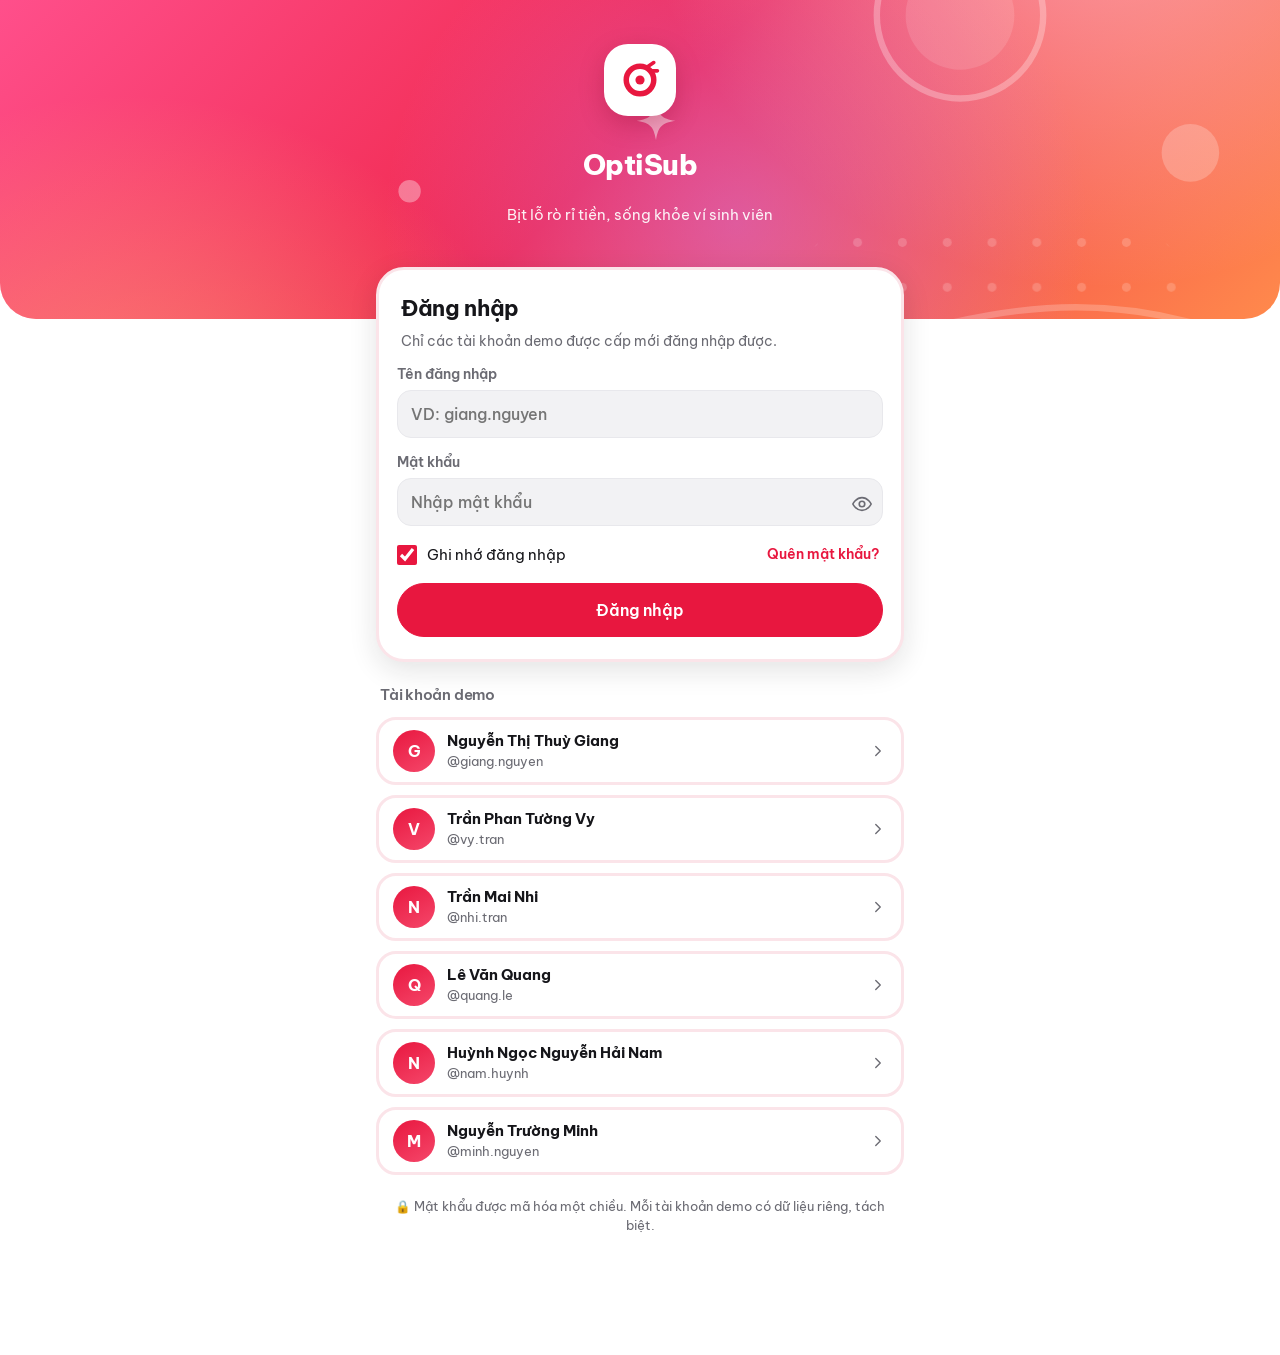
==== index.html @ 691d46bd "init" ====
<!DOCTYPE html>
<html lang="vi">
<head>
<meta charset="utf-8">
<meta name="viewport" content="width=device-width, initial-scale=1, viewport-fit=cover">
<title>OptiSub — Cố vấn chi tiêu số cho sinh viên</title>
<link rel="preconnect" href="https://fonts.googleapis.com">
<link rel="preconnect" href="https://fonts.gstatic.com" crossorigin>
<link href="https://fonts.googleapis.com/css2?family=Be+Vietnam+Pro:wght@400;500;600;700;800&display=swap" rel="stylesheet">
<style>
:root{
  --brand:#E8173F; --brand-2:#F5476A; --brand-deep:#C80F33; --brand-soft:#FDE7EC; --ring:#FBE4E9;
  --hdr-a:#F0284D; --hdr-b:#FF4F8B; --hdr-c:#FF8A4C;
  --bg:#FFFFFF; --surface:#FFFFFF; --surface-2:#F2F2F4; --ink:#16161A; --muted:#6B6B73; --line:#E8E8EC;
  --accent:var(--brand); --accent-soft:var(--brand-soft); --on-accent:#FFFFFF;
  --leak:#D3112F; --leak-soft:#FDE4E8; --warn:#B86A00; --warn-soft:#FFF1DA;
  --ok:#0B8F4D; --ok-soft:#E1F5EA; --trial:#0C7D9C; --trial-soft:#DFF2F8;
  --nav-bg:rgba(255,255,255,.92); --shadow:0 8px 28px rgba(22,22,26,.12);
  color-scheme:light; box-sizing:border-box;
  padding-bottom:env(safe-area-inset-bottom,0px);
}
@media (prefers-color-scheme: dark){
  :root:not([data-theme="light"]){
    --brand:#FF3B5F; --brand-2:#FF6782; --brand-deep:#E8173F; --brand-soft:#3A1720; --ring:#3A1C24;
    --hdr-a:#B30D33; --hdr-b:#C2185B; --hdr-c:#D9542B;
    --bg:#111114; --surface:#1B1B20; --surface-2:#26262C; --ink:#F1F1F4; --muted:#A0A0AA; --line:#2E2E35;
    --on-accent:#FFFFFF; --leak:#FF6B80; --leak-soft:#3B1A21; --warn:#F2A93B; --warn-soft:#3A2C14;
    --ok:#3CCB86; --ok-soft:#14321F; --trial:#55C6E3; --trial-soft:#13303A;
    --nav-bg:rgba(30,30,36,.92); --shadow:0 8px 28px rgba(0,0,0,.45);
    color-scheme:dark;
  }
}
:root[data-theme="dark"]{
  --brand:#FF3B5F; --brand-2:#FF6782; --brand-deep:#E8173F; --brand-soft:#3A1720; --ring:#3A1C24;
  --hdr-a:#B30D33; --hdr-b:#C2185B; --hdr-c:#D9542B;
  --bg:#111114; --surface:#1B1B20; --surface-2:#26262C; --ink:#F1F1F4; --muted:#A0A0AA; --line:#2E2E35;
  --on-accent:#FFFFFF; --leak:#FF6B80; --leak-soft:#3B1A21; --warn:#F2A93B; --warn-soft:#3A2C14;
  --ok:#3CCB86; --ok-soft:#14321F; --trial:#55C6E3; --trial-soft:#13303A;
  --nav-bg:rgba(30,30,36,.92); --shadow:0 8px 28px rgba(0,0,0,.45);
  color-scheme:dark;
}
*,*::before,*::after{box-sizing:inherit}
html,body{background:var(--bg)}
body{margin:0;color:var(--ink);font-family:"Be Vietnam Pro",system-ui,-apple-system,"Segoe UI",Roboto,sans-serif;font-size:15px;line-height:1.5;-webkit-font-smoothing:antialiased;-webkit-tap-highlight-color:transparent}
button,input,select,textarea{font:inherit;color:inherit}
.num{font-variant-numeric:tabular-nums}
:focus-visible{outline:2px solid var(--brand);outline-offset:2px;border-radius:8px}
svg.i{width:22px;height:22px;flex:none;fill:none;stroke:currentColor;stroke-width:1.8;stroke-linecap:round;stroke-linejoin:round}

/* ===== Red header ===== */
.hdr{position:relative;overflow:hidden;overflow:clip;background:linear-gradient(135deg,var(--hdr-b) 0%,var(--hdr-a) 48%,var(--hdr-c) 100%);color:#fff;padding-top:env(safe-area-inset-top,0px)}
.hdr-deco{position:absolute;inset:0;width:100%;height:100%;pointer-events:none}
.hdr-inner{position:relative;max-width:560px;margin:0 auto;padding:26px 20px 22px;display:flex;align-items:flex-start;gap:12px}
.hdr-title{font-size:25px;font-weight:700;letter-spacing:-.01em;line-height:1.2;text-transform:uppercase;margin:0}
.hdr-title.page{text-transform:none;font-size:26px}
.badge{margin-top:12px;display:inline-flex;align-items:center;gap:8px;padding:5px 12px 5px 5px;border-radius:999px;border:0;cursor:pointer;background:linear-gradient(90deg,#FFE7B8,#FFF6E0);color:#4A3200;font-weight:600;font-size:13.5px;box-shadow:0 2px 6px rgba(120,0,20,.18)}
.badge .em{width:26px;height:26px;border-radius:50%;background:linear-gradient(160deg,#F7A21B,#E36414);display:grid;place-items:center;font-size:15px}
.badge svg{width:15px;height:15px;stroke-width:2.4}
.hdr-sub{margin:8px 0 0;font-size:14px;opacity:.9}
.hdr-actions{margin-left:auto;display:flex;gap:8px;flex:none}
.hdr-inner>div:first-child{min-width:0;flex:1}
.hdr-title.page{font-size:24px!important}
@media (max-width:420px){.round{width:42px!important;height:42px!important}}
.round{width:46px;height:46px;border-radius:50%;border:0;display:grid;place-items:center;cursor:pointer;background:rgba(255,255,255,.28);color:#fff;box-shadow:inset 0 0 0 1px rgba(255,255,255,.35)}
.round.solid{background:#fff;color:var(--brand)}
.round svg.i{width:23px;height:23px;stroke-width:2}
.sync{font-size:12.5px;color:var(--muted);display:flex;align-items:center;justify-content:center;gap:6px;margin:28px 0 0}
.sync i{width:7px;height:7px;border-radius:50%;background:var(--line);display:inline-block}
.sync.on i{background:var(--ok)}

/* notch tabs (Sinh viên) */
.strip{position:relative;max-width:560px;margin:0 auto;display:flex;gap:4px;padding:0 6px;overflow-x:auto;scrollbar-width:none}
.strip::-webkit-scrollbar{display:none}
.strip button{flex:none;border:0;background:none;color:#fff;font-weight:600;font-size:15px;padding:13px 14px 15px;display:flex;align-items:center;gap:8px;cursor:pointer;border-radius:22px 22px 0 0;position:relative}
.strip button svg.i{width:20px;height:20px}
.strip button[aria-selected="true"]{background:var(--bg);color:var(--brand)}
.strip button[aria-selected="true"]::before,.strip button[aria-selected="true"]::after{content:"";position:absolute;bottom:0;width:22px;height:22px;background:transparent;pointer-events:none}
.strip button[aria-selected="true"]::before{left:-22px;border-bottom-right-radius:22px;box-shadow:8px 8px 0 8px var(--bg)}
.strip button[aria-selected="true"]::after{right:-22px;border-bottom-left-radius:22px;box-shadow:-8px 8px 0 8px var(--bg)}
.hdr.has-strip .hdr-inner{padding-bottom:16px}
.hdr:not(.has-strip){border-radius:0 0 28px 28px}

/* ===== Auth ===== */
body.auth #nav{display:none}
.hdr.auth-hdr{border-radius:0 0 36px 36px}
.hdr.auth-hdr .hdr-inner{flex-direction:column;align-items:center;text-align:center;padding:44px 20px 92px}
.logo{width:72px;height:72px;border-radius:24px;background:#fff;display:grid;place-items:center;box-shadow:0 8px 24px rgba(120,0,25,.25)}
.logo svg{width:44px;height:44px}
.auth-title{margin:16px 0 0;font-size:28px;font-weight:800;letter-spacing:-.02em}
.auth-sub{margin:6px 0 0;opacity:.92;font-size:15px}
.auth-card{position:relative;margin:-72px auto 0;max-width:528px;background:var(--surface);border:3px solid var(--ring);border-radius:28px;padding:18px 18px 22px;box-shadow:var(--shadow)}
.auth-card form{display:grid;gap:14px;margin-top:4px}
.pw{position:relative}
.pw input{padding-right:48px !important}
.pw .eye{position:absolute;right:8px;bottom:9px}
.check{display:flex;align-items:center;gap:10px;font-size:14.5px;color:var(--ink);cursor:pointer}
.check input{width:20px;height:20px;accent-color:var(--brand);margin:0}
.auth-row{display:flex;justify-content:space-between;align-items:center;gap:8px;flex-wrap:wrap}
.err{background:var(--leak-soft);color:var(--leak);border-radius:14px;padding:10px 12px;font-size:14px;font-weight:500}
.auth-card .btn.primary{width:100%;padding:14px;font-size:16px}
.devs{margin-top:22px}
.devs h3{font-size:15px;color:var(--muted);font-weight:600;margin:0 4px 10px}
.dev{display:flex;align-items:center;gap:12px;width:100%;border:3px solid var(--ring);background:var(--surface);border-radius:20px;padding:10px 14px;cursor:pointer;text-align:left;margin-bottom:10px}
.dev .who{font-weight:700}
.dev .u{font-size:13px;color:var(--muted)}
.dev svg.i{margin-left:auto;color:var(--muted);width:18px;height:18px}
.av{width:42px;height:42px;border-radius:50%;flex:none;display:grid;place-items:center;font-weight:700;color:#fff;background:linear-gradient(150deg,var(--brand),var(--brand-2));font-size:16px}
.av.lg{width:72px;height:72px;font-size:28px}
.round.av-btn{background:#fff;color:var(--brand);font-weight:800;font-size:17px}
.auth-foot{margin:22px 8px 0;font-size:12.5px;color:var(--muted);text-align:center;line-height:1.55}
.acc-top{display:flex;flex-direction:column;align-items:center;gap:6px;text-align:center;padding:4px 0 8px}
.menu{display:grid;border:3px solid var(--ring);border-radius:20px;overflow:hidden}
.menu button{display:flex;align-items:center;gap:12px;border:0;border-top:1.5px dashed var(--line);background:var(--surface);padding:14px 16px;font-size:15px;font-weight:600;cursor:pointer;text-align:left;color:var(--ink)}
.menu button:first-child{border-top:0}
.menu button.danger{color:var(--leak)}
.menu button svg.i{width:20px;height:20px;color:var(--muted)}
.menu button.danger svg.i{color:var(--leak)}

/* ===== Layout ===== */
main{max-width:560px;margin:0 auto;padding:20px 16px calc(env(safe-area-inset-bottom,0px) + 120px)}
h1,h2,h3{margin:0;letter-spacing:-.015em}
h2{font-size:22px;font-weight:700}
h3{font-size:17px;font-weight:700}
.sub{color:var(--muted);font-size:14px;margin:4px 0 0}
.sec-head{display:flex;align-items:center;justify-content:space-between;gap:12px;flex-wrap:wrap;margin:30px 4px 14px}
.sec-head:first-child{margin-top:4px}
.link{border:0;background:none;color:var(--brand);font-weight:600;font-size:14px;cursor:pointer;padding:4px}

.panel{background:var(--surface);border:3px solid var(--ring);border-radius:22px;padding:16px 18px}
.grid{display:grid;gap:12px}
.g2{grid-template-columns:1fr 1fr}

/* ===== Buttons ===== */
.btn{border:1.5px solid var(--line);background:var(--surface);padding:10px 16px;border-radius:999px;font-weight:600;font-size:14.5px;cursor:pointer;display:inline-flex;align-items:center;justify-content:center;gap:7px;text-decoration:none;color:var(--ink)}
.btn.primary{background:var(--brand);border-color:var(--brand);color:#fff}
.btn.soft{background:var(--brand-soft);border-color:var(--brand-soft);color:var(--brand)}
.btn.outline{border-color:var(--ink);background:none}
.btn.danger{color:var(--leak);border-color:var(--leak-soft);background:var(--leak-soft)}
.btn.ghost{border-color:transparent;background:none;padding:6px 10px;color:var(--muted)}
.btn.sm{padding:7px 13px;font-size:13.5px}
.btn.lg{padding:13px 20px;font-size:16px}
.btn[disabled]{opacity:.5;cursor:default}
.btn svg.i{width:19px;height:19px}
.row{display:flex;gap:8px;align-items:center;flex-wrap:wrap}
.center{display:flex;justify-content:center;margin-top:22px}

/* ===== Account-style card ===== */
.acct{background:var(--surface);border:3px solid var(--ring);border-radius:24px;overflow:hidden}
.acct-head{display:flex;align-items:center;gap:12px;min-height:58px}
.acct-head .tag{align-self:stretch;display:flex;align-items:center;background:var(--brand);color:#fff;font-weight:700;font-size:19px;padding:0 44px 0 22px;border-bottom-right-radius:58px 52px}
.acct-head .meta{font-weight:700;font-size:19px;letter-spacing:-.01em;padding-right:16px}
.acct-cols{display:grid;grid-template-columns:1fr 2px 1fr;gap:16px;padding:22px 22px 8px}
.acct-cols .sep{background:repeating-linear-gradient(to bottom,var(--ring) 0 5px,transparent 5px 9px);border-radius:2px}
.acct-cols label{display:block;color:var(--muted);font-size:14.5px}
.acct-cols .v{display:flex;align-items:center;gap:6px;margin-top:8px;white-space:nowrap;font-size:clamp(17px,5.2vw,21px);font-weight:700;letter-spacing:-.01em}
.acct-cols .v.leak{color:var(--leak)}
.eye{border:0;background:none;padding:2px;color:var(--muted);cursor:pointer;display:grid}
.acct-btns{display:grid;grid-template-columns:1fr 1fr;gap:12px;padding:16px 22px 22px}
.acct-btns .btn{padding:12px 8px;font-size:15px;white-space:nowrap}

.flow{margin:12px 22px 0;display:flex;height:34px;border-radius:10px;overflow:hidden;gap:3px;background:var(--surface-2)}
.flow-seg{min-width:6px;display:flex;align-items:center;padding:0 8px;font-size:11.5px;font-weight:600;white-space:nowrap;overflow:hidden;text-overflow:ellipsis;color:var(--ink);cursor:pointer;border:0;text-align:left}
.flow-seg.ok{background:var(--ok-soft);color:var(--ok)}
.flow-seg.unknown{background:var(--surface-2);color:var(--muted)}
.flow-seg.trial{background:var(--trial-soft);color:var(--trial)}
.flow-seg.warn{background:var(--warn-soft);color:var(--warn)}
.flow-seg.kill{background:repeating-linear-gradient(135deg,var(--leak-soft) 0 7px,color-mix(in srgb,var(--leak) 22%,var(--leak-soft)) 7px 14px);color:var(--leak)}
.flow-empty{flex:1;display:grid;place-items:center;color:var(--muted);font-size:13px}
.legend{display:flex;gap:4px 10px;flex-wrap:wrap;margin:8px 22px 0;font-size:12px;color:var(--muted)}
.legend span::before{content:"";display:inline-block;width:9px;height:9px;border-radius:3px;margin-right:5px;vertical-align:0;background:var(--c)}
.saved-note{margin:12px 22px 0;font-size:13.5px;color:var(--ok);font-weight:600}
.leak-line{margin:10px 22px 0;font-size:13.5px;color:var(--muted)}

.ai-box{margin-top:14px;border-radius:20px;background:var(--brand-soft);padding:14px 16px;white-space:pre-wrap;font-size:14.5px;line-height:1.6;display:none}
.ai-box.show{display:block}
.ai-box .src{display:block;margin-top:8px;font-size:12px;color:var(--muted)}

/* ===== Utilities row ===== */
.utils{display:flex;gap:6px;overflow-x:auto;scrollbar-width:none;margin:0 -16px;padding:0 12px 4px}
.utils::-webkit-scrollbar{display:none}
.util{flex:none;width:92px;border:0;background:none;cursor:pointer;display:flex;flex-direction:column;align-items:center;gap:10px;text-align:center;font-size:14px;line-height:1.35;color:var(--ink);padding:4px 2px}
.util .ico{width:42px;height:42px;display:grid;place-items:center;color:var(--ink);position:relative}
.util .ico svg.i{width:30px;height:30px;stroke-width:1.6}
.util .ico .acc{position:absolute;right:2px;top:0;width:15px;height:15px;color:var(--brand);stroke-width:2.6}

/* ===== Segmented control ===== */
.segc{display:grid;grid-template-columns:1fr 1fr;background:var(--surface-2);border-radius:999px;padding:5px;margin-bottom:14px}
.segc button{border:0;background:none;padding:11px 8px;border-radius:999px;font-weight:600;font-size:15px;color:var(--muted);cursor:pointer}
.segc button[aria-pressed="true"]{background:var(--surface);color:var(--ink);box-shadow:0 1px 4px rgba(0,0,0,.08)}

/* ===== Alerts ===== */
.alerts{display:grid;gap:10px}
.alert{display:flex;gap:12px;align-items:center;padding:14px;border-radius:20px;background:var(--surface);border:3px solid var(--ring);position:relative}
.alert::before{content:"";position:absolute;left:-3px;top:16px;bottom:16px;width:4px;border-radius:0 4px 4px 0;background:var(--c,var(--warn))}
.alert .ic{font-size:20px;width:42px;height:42px;border-radius:14px;background:var(--surface-2);display:grid;place-items:center;flex:none}
.alert .t{font-weight:600;line-height:1.35}
.alert .d{font-size:13px;color:var(--muted);margin-top:2px}
.alert .act{margin-left:auto;flex:none}
.empty{padding:22px;text-align:center;color:var(--muted);border:2px dashed var(--line);border-radius:20px;font-size:14px}

.stat .k{font-size:13.5px;color:var(--muted)}
.stat .v{font-size:22px;font-weight:700;letter-spacing:-.02em;margin-top:4px}
.stat .x{font-size:12.5px;color:var(--muted);margin-top:4px}

/* ===== Item cards (with corner ribbon) ===== */
.list{display:grid;gap:12px}
.item{position:relative;background:var(--surface);border:3px solid var(--ring);border-radius:22px;padding:18px 18px 14px 22px;display:grid;gap:10px;grid-template-columns:1fr auto;align-items:center;overflow:hidden}
.item::before{content:"";position:absolute;left:8px;top:18px;bottom:18px;width:3px;background:repeating-linear-gradient(to bottom,var(--ring) 0 5px,transparent 5px 9px)}
.corner{position:absolute;right:-3px;top:-3px;padding:6px 18px 6px 30px;border-radius:0 22px 0 30px;font-style:italic;font-weight:700;font-size:13px;text-transform:uppercase;letter-spacing:.01em;color:#fff;background:var(--ok)}
.corner.warn{background:var(--warn)} .corner.kill{background:var(--leak)} .corner.trial{background:var(--trial)} .corner.unknown{background:var(--muted)}
.item.has-corner .item-name{padding-right:110px}
.item-name{font-weight:700;font-size:17.5px;display:flex;align-items:center;gap:8px;flex-wrap:wrap}
.item-meta{font-size:13.5px;color:var(--muted);margin-top:3px}
.item-right{text-align:right}
.item-price{font-weight:700;font-size:17px}
.item-cpu{font-size:12.5px;color:var(--muted);font-weight:500}
.item-foot{grid-column:1/-1;display:flex;gap:8px;align-items:center;flex-wrap:wrap;border-top:1.5px dashed var(--line);padding-top:12px}
.chip{display:inline-flex;align-items:center;gap:4px;font-size:12px;font-weight:600;padding:3px 10px;border-radius:999px;background:var(--surface-2);color:var(--muted)}
.chip.ok{background:var(--ok-soft);color:var(--ok)} .chip.warn{background:var(--warn-soft);color:var(--warn)}
.chip.kill{background:var(--leak-soft);color:var(--leak)} .chip.trial{background:var(--trial-soft);color:var(--trial)}
.uses{display:flex;align-items:center;border-radius:999px;background:var(--surface-2);overflow:hidden}
.uses button{border:0;background:none;width:36px;height:34px;cursor:pointer;font-weight:700;font-size:16px;color:var(--brand)}
.uses span{min-width:78px;text-align:center;font-size:13px;font-weight:600}
.spark{display:flex;gap:3px;align-items:flex-end;height:22px}
.spark i{width:7px;border-radius:2px;background:var(--line)}
.spark i.has{background:var(--brand)}
.tip{font-size:13.5px;color:var(--ink);background:var(--surface-2);border-radius:14px;padding:10px 12px;grid-column:1/-1}

.kill-zone{border:3px solid var(--leak-soft);background:linear-gradient(180deg,var(--leak-soft),var(--surface) 70%);border-radius:24px;padding:18px}
.kill-zone h3{color:var(--leak)}
.kill-card{display:flex;align-items:center;gap:12px;flex-wrap:wrap;background:var(--surface);border:1.5px solid var(--leak-soft);border-radius:18px;padding:12px 14px;margin-top:10px}
.kill-card .n{font-weight:700}
.kill-card .m{font-size:13px;color:var(--muted)}
.kill-card .btn{margin-left:auto}
.mind{font-size:13px;color:var(--muted);margin-top:12px;line-height:1.55}

/* ===== Calendar ===== */
.cal{background:var(--surface);border:3px solid var(--ring);border-radius:22px;overflow:hidden}
.cal-row{display:grid;grid-template-columns:62px 1fr;gap:12px;align-items:center;padding:13px 16px;border-top:1.5px dashed var(--line)}
.cal-row:first-child{border-top:0}
.cal-date{width:54px;height:54px;border-radius:16px;background:var(--surface-2);display:grid;place-items:center;text-align:center;font-weight:700;font-size:17px;line-height:1.05}
.cal-date small{display:block;font-weight:500;color:var(--muted);font-size:11px}
.cal-row.soon .cal-date{background:var(--warn-soft);color:var(--warn)}
.cal-row.late .cal-date{background:var(--brand);color:#fff}
.cal-row.late .cal-date small{color:#fff}
.cal-main{display:flex;justify-content:space-between;gap:10px;align-items:flex-start}
.cal-amt{font-weight:700;white-space:nowrap}

.bar{height:10px;border-radius:6px;background:var(--surface-2);overflow:hidden;margin:12px 0 6px}
.bar i{display:block;height:100%;background:linear-gradient(90deg,var(--brand),var(--brand-2));border-radius:6px}

.debt-tot{display:grid;grid-template-columns:1fr 1fr;gap:12px}
.debt-tot .v{font-size:21px;font-weight:700;margin-top:4px}
.owe{color:var(--leak)} .owed{color:var(--ok)}
.done{opacity:.55}
.done .item-name{text-decoration:line-through}

/* ===== Chat ===== */
.chat{display:flex;flex-direction:column;gap:10px;min-height:240px}
.msg{max-width:88%;padding:11px 14px;border-radius:20px;white-space:pre-wrap;font-size:14.5px;line-height:1.6}
.msg.u{align-self:flex-end;background:var(--brand);color:#fff;border-bottom-right-radius:6px}
.msg.a{align-self:flex-start;background:var(--surface-2);border-bottom-left-radius:6px}
.chat-in{display:flex;gap:8px;margin-top:14px;position:sticky;bottom:calc(env(safe-area-inset-bottom,0px) + 104px);background:var(--bg);padding:6px 0}
.chat-in textarea{flex:1;resize:none;border:1.5px solid var(--line);background:var(--surface);border-radius:24px;padding:12px 16px;min-height:48px;max-height:140px}
.chat-in .btn{width:48px;height:48px;padding:0}
.quick{display:flex;gap:8px;overflow-x:auto;scrollbar-width:none;margin:0 -16px 14px;padding:0 16px}
.quick::-webkit-scrollbar{display:none}
.quick .btn{flex:none}

/* ===== Bottom nav ===== */
.nav{position:fixed;left:50%;transform:translateX(-50%);bottom:calc(env(safe-area-inset-bottom,0px) + 10px);width:calc(100% - 24px);max-width:536px;z-index:20;display:grid;grid-template-columns:repeat(4,1fr);padding:8px 4px;border-radius:30px;background:var(--nav-bg);backdrop-filter:blur(16px);-webkit-backdrop-filter:blur(16px);box-shadow:var(--shadow);border:1px solid var(--line)}
.nav button{border:0;background:none;display:flex;flex-direction:column;align-items:center;gap:4px;padding:4px 0;cursor:pointer;color:var(--ink);font-size:12.5px;font-weight:500}
.nav .ni{position:relative;width:40px;height:36px;display:grid;place-items:center}
.nav .ni svg.i{width:27px;height:27px;stroke-width:1.6}
.nav button[aria-current="page"]{color:var(--brand)}
.nav button[aria-current="page"] .ni{border:2px solid var(--brand);border-radius:6px;width:36px;height:34px}
.nav button[aria-current="page"] .ni svg.i{width:22px;height:22px;stroke-width:2.2}
.nav .dot{position:absolute;top:-6px;right:-8px;min-width:20px;height:20px;padding:0 5px;border-radius:10px;background:var(--brand);color:#fff;font-size:11.5px;font-weight:700;line-height:20px;text-align:center;border:2px solid var(--surface)}

/* ===== Dialog as bottom sheet ===== */
dialog{border:0;padding:0;width:100%;max-width:560px;max-height:88vh;margin:auto auto 0;border-radius:28px 28px 0 0;background:var(--surface);color:var(--ink);box-shadow:0 -10px 40px rgba(0,0,0,.2);padding-bottom:env(safe-area-inset-bottom,0px)}
@media (min-width:700px){dialog{margin:auto;border-radius:28px;padding-bottom:0}}
dialog::backdrop{background:rgba(20,8,12,.5)}
.dlg-head{display:flex;align-items:center;justify-content:space-between;padding:12px 18px 12px;position:sticky;top:0;background:var(--surface);z-index:1}
.dlg-head::before{content:"";position:absolute;left:50%;top:7px;width:40px;height:4px;margin-left:-20px;border-radius:2px;background:var(--line)}
.dlg-head h3{margin-top:10px}
.dlg-body{padding:6px 18px 12px;display:grid;gap:12px}
.dlg-foot{display:flex;gap:8px;justify-content:flex-end;padding:10px 18px 18px;flex-wrap:wrap}
label.f{display:grid;gap:6px;font-size:13.5px;font-weight:600;color:var(--muted)}
label.f input,label.f select,label.f textarea{border:1.5px solid var(--line);background:var(--surface-2);border-radius:14px;padding:11px 13px;font-weight:500;color:var(--ink);font-size:16px;width:100%}
label.f input:focus,label.f select:focus,label.f textarea:focus{border-color:var(--brand);outline:none}
label.f textarea{min-height:200px;font-size:14px;line-height:1.55}
.f2{display:grid;grid-template-columns:1fr 1fr;gap:10px}
.f3{display:grid;grid-template-columns:1fr 1fr 1fr;gap:10px}
.hint{font-size:12.5px;color:var(--muted);font-weight:400}
.steps{margin:0;padding-left:20px;font-size:14px;line-height:1.65}
.seg{display:inline-flex;background:var(--surface-2);border-radius:999px;padding:3px}
.seg button{border:0;background:none;padding:6px 12px;border-radius:999px;cursor:pointer;font-size:13px;font-weight:600;color:var(--muted)}
.seg button[aria-pressed="true"]{background:var(--surface);color:var(--brand);box-shadow:0 1px 3px rgba(0,0,0,.08)}

.toast{position:fixed;left:50%;bottom:calc(env(safe-area-inset-bottom,0px) + 104px);transform:translateX(-50%) translateY(16px);opacity:0;background:var(--ink);color:var(--bg);padding:12px 16px;border-radius:18px;font-size:14px;width:max-content;max-width:min(520px,92vw);transition:.25s;pointer-events:none;z-index:50;line-height:1.5}
.toast.show{opacity:1;transform:translateX(-50%) translateY(0)}
@media (prefers-reduced-motion:reduce){.toast{transition:none}}
.round{position:relative}
.round .dot{position:absolute;top:-4px;right:-4px;min-width:20px;height:20px;padding:0 5px;border-radius:10px;background:#FFD43B;color:#3A2600;font-size:11.5px;font-weight:800;line-height:20px;text-align:center}
.push{position:fixed;left:50%;top:calc(env(safe-area-inset-top,0px) + 10px);transform:translate(-50%,-140%);width:calc(100% - 20px);max-width:520px;z-index:60;display:flex;gap:12px;align-items:flex-start;text-align:left;border:0;cursor:pointer;padding:12px 14px;border-radius:22px;background:var(--nav-bg);backdrop-filter:blur(18px);-webkit-backdrop-filter:blur(18px);box-shadow:0 10px 34px rgba(0,0,0,.22);color:var(--ink);transition:transform .35s cubic-bezier(.2,.9,.3,1.2)}
.push.show{transform:translate(-50%,0)}
.push:not(.show){transform:translate(-50%,calc(-100% - 40px));visibility:hidden;transition:transform .35s,visibility 0s linear .35s}
.hdr.auth-hdr .hdr-inner>div:first-child{flex:none}
.badge{white-space:nowrap;max-width:100%}
.push .pi{width:38px;height:38px;border-radius:10px;background:var(--brand);display:grid;place-items:center;flex:none}
.push .pi svg{width:24px;height:24px}
.push .pm{display:flex;justify-content:space-between;font-size:12.5px;color:var(--muted);gap:8px}
.push .pt{font-weight:700;font-size:14.5px;margin-top:1px}
.push .pb{font-size:13.5px;color:var(--ink);opacity:.85}
@media (prefers-reduced-motion:reduce){.push{transition:none}}
.freq{display:flex;background:var(--surface-2);border-radius:999px;padding:3px;gap:2px;flex:1 1 100%}
.freq button{flex:1;border:0;background:none;padding:7px 4px;border-radius:999px;font-size:12.5px;font-weight:600;color:var(--muted);cursor:pointer;white-space:nowrap}
.freq button[aria-pressed="true"]{background:var(--brand);color:#fff}
.smart{position:relative;overflow:hidden;margin-top:16px;border-radius:26px;padding:18px;color:#fff;background:radial-gradient(120% 140% at 100% 0%,#FF5A7A 0%,transparent 55%),linear-gradient(150deg,#5A0B24 0%,#B5103A 60%,#E8173F 100%);box-shadow:0 12px 30px rgba(180,16,58,.35)}
.smart::after{content:"";position:absolute;right:-30px;top:-30px;width:140px;height:140px;border-radius:50%;background:rgba(255,255,255,.08);pointer-events:none}
.smart-top{display:flex;align-items:center;gap:8px;font-weight:700;font-size:13px;letter-spacing:.02em}
.smart-top .tag2{display:inline-flex;align-items:center;gap:6px;background:rgba(255,255,255,.18);border:1px solid rgba(255,255,255,.3);padding:4px 10px;border-radius:999px}
.smart-top .cnt{margin-left:auto;opacity:.8;font-weight:600}
.smart-msg{margin:12px 0 0;font-size:16px;font-weight:600;line-height:1.45}
.smart .avs{display:flex;margin-top:12px}
.smart .avs .av{width:34px;height:34px;font-size:13px;border:2px solid #fff;margin-left:-8px;background:linear-gradient(150deg,#FFB547,#FF7A45)}
.smart .avs .av:first-child{margin-left:0;background:#fff;color:var(--brand)}
.smart .avs .more{margin-left:8px;align-self:center;font-size:13px;opacity:.9}
.cmp{margin-top:14px;background:#fff;color:#16161A;border-radius:18px;padding:12px 14px;display:grid;grid-template-columns:1fr auto 1fr;align-items:center;gap:8px;position:relative}
.cmp small{display:block;font-size:12px;color:#6B6B73;font-weight:500}
.cmp s{font-size:15px;color:#6B6B73;font-weight:600;text-decoration-thickness:2px;text-decoration-color:#E8173F}
.cmp b{font-size:21px;color:#0B8F4D;letter-spacing:-.02em;display:block;line-height:1.15}
.cmp .arr{font-size:20px;color:#E8173F;font-weight:800}
.cmp .pct{position:absolute;top:-10px;right:12px;background:#0B8F4D;color:#fff;font-weight:800;font-size:12.5px;padding:3px 9px;border-radius:999px}
.smart .row{margin-top:14px}
.smart .btn.cta{background:#fff;color:var(--brand);border-color:#fff;font-weight:700;flex:1}
.smart .btn.ghost2{background:rgba(255,255,255,.14);border-color:rgba(255,255,255,.35);color:#fff;flex:1}
.smart .fine{margin:10px 0 0;font-size:11.5px;opacity:.78;line-height:1.45}
.smart .sent{margin-top:10px;font-size:13px;background:rgba(255,255,255,.14);border-radius:12px;padding:8px 10px}
.smart .nxt{position:relative;z-index:1;background:none;border:0;color:#fff;font-weight:600;font-size:13px;opacity:.9;cursor:pointer;padding:6px 0 0}
.dev[aria-pressed="true"]{border-color:var(--brand);background:var(--brand-soft)}
.dev .tick{margin-left:auto;width:24px;height:24px;border-radius:50%;border:2px solid var(--line);display:grid;place-items:center;font-size:13px;color:#fff;flex:none}
.dev[aria-pressed="true"] .tick{background:var(--brand);border-color:var(--brand)}
.pick{display:flex;flex-wrap:wrap;gap:8px}
div.f{display:grid;gap:8px;font-size:13.5px;font-weight:600;color:var(--muted)}
.f2>*,.f3>*{min-width:0}
label.f input,label.f select{min-width:0;max-width:100%}
.pick button{display:flex;align-items:center;gap:8px;border:1.5px solid var(--line);background:var(--surface);border-radius:999px;padding:5px 12px 5px 5px;cursor:pointer;font-size:14px;font-weight:600;color:var(--ink)}
.pick button .av{width:28px;height:28px;font-size:12px}
.pick button[aria-pressed="true"]{border-color:var(--brand);background:var(--brand-soft);color:var(--brand)}
.share-in{display:flex;gap:8px}
.share-in input{flex:1;min-width:0;border:1.5px solid var(--line);background:var(--surface-2);border-radius:14px;padding:11px 13px;font-size:16px;font-weight:500;color:var(--ink)}
.share-in input:focus{border-color:var(--brand);outline:none}
.share-in .btn{flex:none}
.pick .chip2{display:inline-flex;align-items:center;gap:8px;border-radius:999px;padding:4px 6px 4px 4px;font-size:14px;font-weight:600;border:1.5px solid var(--brand);background:var(--brand-soft);color:var(--brand)}
.pick .chip2.guest{border-color:var(--line);border-style:dashed;background:var(--surface-2);color:var(--ink)}
.pick .chip2 .av{width:28px;height:28px;font-size:12px}
.pick .chip2.guest .av{background:var(--muted)}
.pick .chip2 small{font-weight:500;color:var(--muted);font-size:12px}
.pick .chip2 .x{border:0;background:none;padding:0 6px;font-size:16px;line-height:1;color:inherit;cursor:pointer}
.sugs{display:flex;flex-wrap:wrap;gap:6px;align-items:center;font-size:12.5px;font-weight:500}
.sugs button{border:1px solid var(--line);background:var(--surface);border-radius:999px;padding:4px 10px;font-size:13px;cursor:pointer;color:var(--ink)}
.share-err{color:var(--leak);font-size:13px;font-weight:500}
.check.sm{font-size:13.5px;font-weight:500;color:var(--ink)}
.check.sm input{width:18px;height:18px}
.pick-sum{font-size:13.5px;color:var(--muted);margin-top:2px}
.notif-tip{background:var(--surface-2);border-radius:16px;padding:12px 14px;font-size:13.5px;line-height:1.55}
@media (max-width:420px){
  .hdr-title{font-size:22px}
  .acct-head .tag,.acct-head .meta{font-size:17px}
  .item{grid-template-columns:1fr}
  .item-right{text-align:left}
  .f3{grid-template-columns:1fr 1fr}
}
</style>
</head>
<body>
<header class="hdr" id="hdr"></header>
<main id="view"></main>
<nav class="nav" id="nav" aria-label="Điều hướng chính"></nav>
<dialog id="dlg"></dialog>
<div class="toast" id="toast" role="status" aria-live="polite"></div>
<button class="push" id="push" data-act="notifs" aria-live="polite"></button>

<script>
/* ============ Helpers ============ */
const $ = (s, r=document) => r.querySelector(s);
const NF = new Intl.NumberFormat('vi-VN');
const money = n => NF.format(Math.round(n||0)) + ' ₫';
const esc = s => String(s ?? '').replace(/[&<>"']/g, c => ({'&':'&amp;','<':'&lt;','>':'&gt;','"':'&quot;',"'":'&#39;'}[c]));
const uid = () => Math.random().toString(36).slice(2,10);
const pad = n => String(n).padStart(2,'0');
const iso = d => `${d.getFullYear()}-${pad(d.getMonth()+1)}-${pad(d.getDate())}`;
const parseD = s => { if(!s) return null; const [y,m,d] = s.split('-').map(Number); return new Date(y, m-1, d); };
const today = () => { const t = new Date(); t.setHours(0,0,0,0); return t; };
const addDays = (d,n) => { const x = new Date(d); x.setDate(x.getDate()+n); return x; };
const addMonths = (d,n) => { const x = new Date(d); const day = x.getDate(); x.setDate(1); x.setMonth(x.getMonth()+n); const last = new Date(x.getFullYear(), x.getMonth()+1, 0).getDate(); x.setDate(Math.min(day,last)); return x; };
const daysUntil = s => { const d = parseD(s); return d ? Math.round((d - today())/864e5) : null; };
const ym = d => `${d.getFullYear()}-${pad(d.getMonth()+1)}`;
const monthKey = back => ym(addMonths(new Date(today().getFullYear(), today().getMonth(), 1), -back));
const fmtDate = s => { const d = parseD(s); return d ? `${pad(d.getDate())}/${pad(d.getMonth()+1)}` : '—'; };
const weekday = s => ['CN','T2','T3','T4','T5','T6','T7'][parseD(s).getDay()];
const whenText = n => n === 0 ? 'hôm nay' : n === 1 ? 'ngày mai' : n > 1 ? `còn ${n} ngày` : `quá ${-n} ngày`;

/* ============ State ============ */
const LEGACY_KEY = 'optisub.v1';
const ACC_KEY = 'optisub.accounts';
const SES_KEY = 'optisub.session';
const emptyState = () => ({v:1, updatedAt:0, subs:[], tuition:[], bills:[], debts:[], savedFromCancels:0, cancelled:[], seenWelcome:false});
const readJSON = (store, k) => { try { return JSON.parse(store.getItem(k)); } catch(e){ return null; } };
const writeJSON = (store, k, v) => { try { store.setItem(k, JSON.stringify(v)); } catch(e){} };
let state = emptyState();
/* Chỉ 6 tài khoản demo dưới đây được đăng nhập. Mật khẩu chỉ lưu dạng băm (PBKDF2). */
const ALLOWED_ACCOUNTS = [
  {"id": "demo-1", "username": "giang.nguyen", "displayName": "Nguyễn Thị Thuỳ Giang", "salt": "/J6qLcJ7EXwIcFfw/C5ffw==", "hash": "bxC3NnXB5nl9dODw+Y//XGAS57TvqqjGmFuVPwze2q0=", "kind": 1},
  {"id": "demo-2", "username": "vy.tran", "displayName": "Trần Phan Tường Vy", "salt": "YwrdioVP+5sCOgbvc7EsXw==", "hash": "yVOULMHZ1T+HJNGd733P6XIVaXfjNzGDJ0Tn2gJMDuY=", "kind": 2},
  {"id": "demo-3", "username": "nhi.tran", "displayName": "Trần Mai Nhi", "salt": "XZwJPL1Z7dVbG03Vpvh4OA==", "hash": "5fH6cqeAWg4LZvZ2G1zQ7To5e7W6hJU4ZGPUBHc7qjY=", "kind": 3},
  {"id": "demo-4", "username": "quang.le", "displayName": "Lê Văn Quang", "salt": "tbQWqGvaE/ufqBPGuDY8LQ==", "hash": "9mis1r5iqqpCkcuXSrX4rKK9GyFtcudluADOQa4Qmyc=", "kind": 4},
  {"id": "demo-5", "username": "nam.huynh", "displayName": "Huỳnh Ngọc Nguyễn Hải Nam", "salt": "Up5ran02o/5fqPKvSGt6qg==", "hash": "S8pjG5vipfIDz1xMGLhdmeITOzRG1AunxGYmm9+u6AU=", "kind": 5},
  {"id": "demo-6", "username": "minh.nguyen", "displayName": "Nguyễn Trường Minh", "salt": "KXAVbuzYCQ3B+I/Ueh49dA==", "hash": "1oEgHS7UrWFRdMq6uic0RIjgFdVH2IBG3cckOWz8AHk=", "kind": 6}
];
let accounts = ALLOWED_ACCOUNTS.map(a => ({...a}));
let current = null;
let authMode = 'login', authErr = '', authBusy = false, authFails = 0, authLockUntil = 0, showPw = false, prefillUser = '';
let claudeName = '';
const cloud = {db:null, cid:null, legacy:null};
let cloudReadyResolve; const cloudReady = new Promise(r => cloudReadyResolve = r);
const liveAccounts = () => accounts.filter(a => !a.deleted);
const stateKey = () => 'optisub.v1.' + current.id;
let tab = 'overview';
let sub = 'tuition';
let ovSeg = 'alerts';

let syncOn = false, syncText = '';
let hideAmt = (() => { try { return localStorage.getItem('optisub.hide') === '1'; } catch(e){ return false; } })();
const svg = d => `<svg class="i" viewBox="0 0 24 24" aria-hidden="true">${d}</svg>`;
const I = {
  home: svg('<path d="M3 10.5 12 3l9 7.5V20a1 1 0 0 1-1 1h-5v-6H9v6H4a1 1 0 0 1-1-1z"/>'),
  card: svg('<rect x="3" y="5" width="18" height="14" rx="3"/><path d="M3 10h18M7 15h4"/>'),
  cal: svg('<rect x="3" y="4.5" width="18" height="16" rx="3"/><path d="M3 9.5h18M8 3v3M16 3v3"/>'),
  cap: svg('<path d="M2 9l10-5 10 5-10 5z"/><path d="M6 11v5c0 1.5 2.7 3 6 3s6-1.5 6-3v-5M22 9v6"/>'),
  spark: svg('<path d="M12 3l1.8 5.2L19 10l-5.2 1.8L12 17l-1.8-5.2L5 10l5.2-1.8z"/><path d="M19 15l.8 2.2L22 18l-2.2.8L19 21l-.8-2.2L16 18l2.2-.8z"/>'),
  plus: svg('<path d="M12 5v14M5 12h14"/>'),
  eye: svg('<path d="M2 12s3.5-7 10-7 10 7 10 7-3.5 7-10 7S2 12 2 12z"/><circle cx="12" cy="12" r="3"/>'),
  eyeOff: svg('<path d="M3 3l18 18M10.6 5.1A10 10 0 0 1 12 5c6.5 0 10 7 10 7a17 17 0 0 1-3.2 4M6.6 6.6A17 17 0 0 0 2 12s3.5 7 10 7a9.7 9.7 0 0 0 5.4-1.6M9.9 9.9a3 3 0 0 0 4.2 4.2"/>'),
  chev: svg('<path d="M9 6l6 6-6 6"/>'),
  bell: svg('<path d="M6 8a6 6 0 1 1 12 0c0 7 3 9 3 9H3s3-2 3-9"/><path d="M10 21a2 2 0 0 0 4 0"/>'),
  house: svg('<path d="M3 11 12 4l9 7"/><path d="M5 10v10h14V10"/><path d="M10 20v-5h4v5"/>'),
  users: svg('<circle cx="9" cy="8" r="3.5"/><path d="M2.5 20c.5-3.5 3.2-5.5 6.5-5.5s6 2 6.5 5.5"/><circle cx="17" cy="9" r="2.5"/><path d="M17 14.5c2.5 0 4.2 1.6 4.5 4"/>'),
  send: svg('<path d="M4 12l16-8-6 16-2.5-6.5z"/>'),
  scissors: svg('<circle cx="6" cy="7" r="3"/><circle cx="6" cy="17" r="3"/><path d="M8.5 8.5 20 18M8.5 15.5 20 6"/>'),
  split: svg('<path d="M3.5 3h17v18l-2.8-1.6L14.8 21 12 19.4 9.2 21l-2.9-1.6L3.5 21z"/><path d="M12 6v10.5" stroke-dasharray="2.2 2.2"/><path d="M7 8.5h2.5M7 12.5h2.5M14.5 8.5H17M14.5 12.5H17"/>'),
  cash: svg('<rect x="2" y="9" width="17" height="11.5" rx="2"/><circle cx="10.5" cy="14.75" r="2.5"/><path d="M5 4.5h15a2 2 0 0 1 2 2v10"/>'),
  logout: svg('<path d="M15 4h3a2 2 0 0 1 2 2v12a2 2 0 0 1-2 2h-3M10 17l5-5-5-5M15 12H3"/>'),
  lock: svg('<rect x="4" y="10.5" width="16" height="10" rx="3"/><path d="M8 10.5V7a4 4 0 0 1 8 0v3.5"/>'),
  pen: svg('<path d="M4 20h4L19 9a2.8 2.8 0 0 0-4-4L4 16z"/>'),
  trash: svg('<path d="M4 7h16M10 11v6M14 11v6M6 7l1 13h10l1-13M9 7V4h6v3"/>'),
  accPlus: '<svg class="i acc" viewBox="0 0 24 24" aria-hidden="true"><path d="M12 4v16M4 12h16"/></svg>'
};
let chatLog = [];
let analysis = null; // {text, src}
let caps = {db:null, docRef:null, sample:null, downloads:null};

function saveLocal(){ if (!current) return; writeJSON(localStorage, stateKey(), state); }
let cloudTimer = null;
function commit(rerender=true){
  if (!current) return;
  state.updatedAt = Date.now();
  saveLocal();
  if (caps.docRef){ clearTimeout(cloudTimer); cloudTimer = setTimeout(pushCloud, 700); }
  if (rerender) render();
}
async function pushCloud(){
  try { await caps.docRef.set({payload: JSON.stringify(state), updatedAt: state.updatedAt}); setSync(true); }
  catch(e){ setSync(false, 'Chưa đồng bộ được — đang lưu trên trình duyệt'); }
}
function syncHTML(){ return `<p class="sync ${syncOn?'on':''}" id="sync"><i></i><span>${esc(syncText || (syncOn ? 'Đã lưu vào tài khoản của bạn' : 'Đang lưu trên thiết bị này'))}</span></p>`; }
function setSync(on, text){
  syncOn = on; syncText = text || '';
  const el = $('#sync'); if (!el) return;
  el.outerHTML = syncHTML();
}

/* ============ Domain logic ============ */
const monthly = s => s.cycle === 'year' ? s.price/12 : s.price;
const myMonthly = s => monthly(s) / Math.max(1, s.payers||1);
const uses3 = s => [0,1,2].map(i => s.usage?.[monthKey(i)]);
function subStatus(s){
  const u = uses3(s);
  if (s.trialEnd && daysUntil(s.trialEnd) >= 0) return 'trial';
  if (u.every(x => x === 0)) return 'kill';
  const known = u.filter(x => typeof x === 'number');
  if (!known.length) return 'unknown';
  const avg = known.reduce((a,b)=>a+b,0)/known.length;
  if (avg === 0) return 'warn';
  return (myMonthly(s)/avg) >= 20000 || avg < 3 ? 'warn' : 'ok';
}
function cpu(s){
  const known = uses3(s).filter(x => typeof x === 'number');
  if (!known.length) return null;
  const avg = known.reduce((a,b)=>a+b,0)/known.length;
  return avg > 0 ? myMonthly(s)/avg : Infinity;
}
const STATUS = {
  ok:{label:'✅ Đáng tiền', cls:'ok'}, warn:{label:'🤔 Cân nhắc', cls:'warn'},
  kill:{label:'✂️ Nên cắt', cls:'kill'}, trial:{label:'⏳ Dùng thử', cls:'trial'}, unknown:{label:'Chưa có dữ liệu', cls:''}
};

/* Roll past billing dates forward; convert finished trials */
function rollForward(){
  let changed = false; const t = today();
  for (const s of state.subs){
    if (s.trialEnd && daysUntil(s.trialEnd) < 0 && !s.trialConverted){
      s.trialConverted = true; s.trialEndedOn = s.trialEnd;
      if (!s.nextBill || parseD(s.nextBill) < parseD(s.trialEnd)) s.nextBill = s.trialEnd;
      s.trialEnd = ''; changed = true;
    }
    if (s.nextBill){
      let d = parseD(s.nextBill); let guard = 0;
      while (d < t && guard++ < 60){ d = s.cycle === 'year' ? addMonths(d,12) : addMonths(d,1); changed = true; }
      s.nextBill = iso(d);
    }
  }
  if (changed) commit(false);
}

function billDue(b){
  const t = today(); const key = ym(t);
  const last = new Date(t.getFullYear(), t.getMonth()+1, 0).getDate();
  const thisDue = new Date(t.getFullYear(), t.getMonth(), Math.min(b.dueDay, last));
  if (b.paid?.[key]){
    const n = addMonths(new Date(t.getFullYear(), t.getMonth(), 1), 1);
    const nl = new Date(n.getFullYear(), n.getMonth()+1, 0).getDate();
    return {date: iso(new Date(n.getFullYear(), n.getMonth(), Math.min(b.dueDay, nl))), paidNow:true};
  }
  return {date: iso(thisDue), paidNow:false};
}
function tuitionPlan(x){
  const left = Math.max(0, x.total - (x.saved||0));
  const days = daysUntil(x.due);
  const months = Math.max(1, Math.ceil((days ?? 30)/30.44));
  const perMonth = left <= 0 ? 0 : Math.ceil(left/months/1000)*1000;
  return {left, days, months, perMonth, pct: x.total ? Math.min(100, (x.saved||0)/x.total*100) : 0};
}

function events(horizon=35){
  const ev = [];
  for (const s of state.subs){
    if (s.trialEnd) ev.push({date:s.trialEnd, kind:'trial', icon:'⏳', title:`${s.name}: hết dùng thử`, desc:`Sau ngày này sẽ bị trừ ${money(s.price)} nếu không hủy`, amount:s.price, ref:s.id});
    else if (s.nextBill) ev.push({date:s.nextBill, kind:'renew', icon:'🔁', title:`${s.name}: gia hạn tự động`, desc: subStatus(s)==='kill' ? 'Bạn gần như không dùng dịch vụ này — hủy trước ngày này' : `Kỳ ${s.cycle==='year'?'năm':'tháng'} mới`, amount:s.price, ref:s.id});
  }
  for (const b of state.bills){ const d = billDue(b); ev.push({date:d.date, kind:'bill', icon:'🏠', title:`${b.name}`, desc:`Phần của bạn ${money(b.amount/Math.max(1,b.people))}${b.people>1?` · tổng ${money(b.amount)} chia ${b.people} người`:''}`, amount:b.amount/Math.max(1,b.people), ref:b.id, paid:d.paidNow}); }
  for (const x of state.tuition){ const p = tuitionPlan(x); if (p.left>0) ev.push({date:x.due, kind:'tuition', icon:'🎓', title:`Hạn đóng ${x.name}`, desc:`Còn thiếu ${money(p.left)}`, amount:p.left, ref:x.id}); }
  return ev.map(e => ({...e, n: daysUntil(e.date)}))
    .filter(e => e.n !== null && e.n <= horizon && (e.n >= 0 || (e.kind==='bill' && !e.paid)))
    .sort((a,b) => a.n - b.n);
}
function alertsList(){
  const out = events(3).filter(e => !e.paid).filter(e => {
    if (e.kind !== 'trial' && e.kind !== 'renew') return true;
    const s = state.subs.find(x => x.id === e.ref); const r = s ? (s.remind ?? 3) : 3;
    return r >= 0 && e.n <= r;
  }).map(e => ({...e, c: e.n < 0 ? 'var(--leak)' : e.kind==='trial' ? 'var(--trial)' : 'var(--warn)'}));
  for (const m of (state.inbox||[]).filter(x => !x.read).slice(0,10).reverse()) out.unshift(m.type === 'invite'
    ? {icon:'🤝', title:`${m.fromName} mời bạn ghép nhóm ${m.svc}`, desc:m.text, c:'var(--ok)', kind:'invite', ref:m.id}
    : {icon:'💬', title:`${m.fromName} nhắc bạn${m.amount?` · ${money(m.amount)}`:''}`, desc:m.text, c:'var(--trial)', kind:'msg', ref:m.id, amount:m.amount});
  for (const s of state.subs){
    if (s.cancelTodo){ const dl = s.trialEnd || s.nextBill; out.unshift({icon:'✂️', title:`Nhớ hủy ${s.name}`, desc: dl ? `Hủy trước ${fmtDate(dl)} (${whenText(daysUntil(dl))}) để không bị trừ ${money(s.price)}.` : `Bạn đã đặt nhắc hủy gói này.`, c:'var(--leak)', kind:'todo', ref:s.id}); }
    if (s.prevPrice && s.priceChangedAt && (Date.now()-s.priceChangedAt) < 60*864e5 && s.price > s.prevPrice){
      out.push({icon:'📈', title:`${s.name} đã tăng giá`, desc:`${money(s.prevPrice)} → ${money(s.price)} (+${Math.round((s.price/s.prevPrice-1)*100)}%). Một lý do tốt để xem lại gói này.`, c:'var(--muted)', kind:'price', ref:s.id, quiet:true});
    }
    if (s.trialEndedOn && daysUntil(s.trialEndedOn) >= -5){
      out.push({icon:'💸', title:`${s.name} đã hết dùng thử`, desc:`Có thể bạn đã bị trừ ${money(s.price)} vào ${fmtDate(s.trialEndedOn)}. Kiểm tra sao kê và hủy nếu không cần.`, c:'var(--leak)', kind:'trial-ended', ref:s.id});
    }
  }
  return out;
}

/* Tips */
const FAMILY = {spotify:'Spotify có gói Family/Duo', youtube:'YouTube Premium có gói Gia đình (tối đa 6 người)', netflix:'Netflix cho phép nhiều màn hình trên gói cao hơn', 'google one':'Google One chia sẻ được với nhóm gia đình', icloud:'iCloud+ chia sẻ qua Chia sẻ trong gia đình', 'apple music':'Apple Music có gói Gia đình', 'microsoft 365':'Microsoft 365 Family dùng được cho 6 người', chatgpt:'ChatGPT có gói Business cho nhóm', canva:'Canva có gói Teams chia nhiều thành viên'};
const STUDENT = {spotify:'kiểm tra xem có gói Student cho sinh viên không', notion:'Notion có gói Education miễn phí với email trường (.edu)', 'github':'GitHub Student Developer Pack có Copilot miễn phí cho sinh viên đã xác minh', 'microsoft 365':'nhiều trường cấp Microsoft 365 miễn phí qua email sinh viên — hỏi phòng CNTT', canva:'bản Canva miễn phí đã đủ cho phần lớn bài thuyết trình; kiểm tra xem trường có chương trình Canva Education không', 'apple music':'Apple Music có gói Sinh viên giá giảm ở nhiều quốc gia', chatgpt:'nếu chỉ hỏi bài thỉnh thoảng, bản miễn phí có thể đã đủ', youtube:'YouTube Premium có gói Sinh viên ở một số quốc gia'};
const match = (map, name) => { const n = name.toLowerCase(); const k = Object.keys(map).find(k => n.includes(k)); return k ? map[k] : null; };
function tipFor(s){
  const st = subStatus(s);
  if ((s.sharedWith||1) > 1 && (s.payers||1) <= 1){
    const fam = match(FAMILY, s.name);
    return `👨‍👩‍👧 ${s.sharedWith} người đang dùng chung nhưng chỉ mình bạn trả. ${fam ? fam + ' — ' : ''}chia đều ra mỗi người chỉ khoảng ${money(monthly(s)/s.sharedWith)}/tháng.`;
  }
  if (st === 'kill') return `🧊 3 tháng liền không mở app. Số tiền đã trả là chi phí chìm — không lấy lại được bằng cách tiếp tục trả. Cắt ngay tiết kiệm ${money(myMonthly(s)*12)}/năm.`;
  const stu = match(STUDENT, s.name);
  if (st === 'warn'){ const c = cpu(s); return `💡 Mỗi lần dùng tốn ${c===Infinity?'—':money(c)}. ${stu ? 'Gợi ý: ' + stu + '.' : 'Hạ xuống gói rẻ hơn hoặc chỉ đăng ký lại vào tháng thật sự cần.'}`; }
  if (st === 'trial') return `⏳ Đặt lịch hủy trước ${fmtDate(s.trialEnd)}. Dùng thử là cửa vào của hiệu ứng khóa chặt — quyết định từ bây giờ, đừng để thẻ tự quyết.`;
  if (s.cycle === 'month' && st === 'ok') return `📅 Dùng đều đặn — nếu chắc dùng cả năm, gói năm thường rẻ hơn khoảng 15–20%.${stu ? ' Ngoài ra ' + stu + '.' : ''}`;
  if (stu) return `🎓 ${stu.charAt(0).toUpperCase()+stu.slice(1)}.`;
  return null;
}

const CANCEL = {
  netflix:['Mở netflix.com trên trình duyệt và đăng nhập.','Vào Tài khoản → Gói thành viên.','Chọn “Hủy gói thành viên” và xác nhận.'],
  spotify:['Vào spotify.com/account trên trình duyệt (không hủy được trong app).','Chọn Gói của bạn → Thay đổi gói.','Kéo xuống phần Spotify Free → Hủy Premium.'],
  youtube:['Mở youtube.com/paid_memberships.','Chọn YouTube Premium → Hủy kích hoạt.','Xác nhận lý do và hoàn tất.'],
  chatgpt:['Mở chatgpt.com → ảnh đại diện → Cài đặt.','Vào mục Tài khoản/Gói → Quản lý.','Chọn Hủy gói. Nếu mua qua App Store/Google Play, hủy ở đó.'],
  canva:['Mở canva.com → Cài đặt → Thanh toán và gói.','Chọn gói đang dùng → Hủy gói.','Canva có thể mời tạm dừng — chọn hủy hẳn nếu đã quyết.'],
  'apple':['iPhone: Cài đặt → [Tên bạn] → Đăng ký.','Chọn dịch vụ → Hủy đăng ký.'],
  'google':['Mở Google Play → ảnh đại diện → Thanh toán và gói thuê bao → Gói thuê bao.','Chọn dịch vụ → Hủy gói thuê bao.']
};
const GENERIC_CANCEL = ['Kiểm tra bạn đã đăng ký qua đâu: website, App Store hay Google Play — phải hủy đúng nơi đã trả tiền.','Vào phần Tài khoản / Thanh toán / Gói đăng ký và chọn Hủy hoặc Tắt tự động gia hạn.','Chụp màn hình trang xác nhận hủy để làm bằng chứng.','Nếu không tìm thấy nút hủy, liên hệ bộ phận hỗ trợ ngay trong app hoặc website của dịch vụ.'];
const MINDSET = [
  'Chi phí chìm: tiền đã trả các tháng trước không quay lại dù bạn có dùng tiếp hay không. Câu hỏi đúng chỉ là: tháng tới có đáng trả tiếp không?',
  'Hiệu ứng khóa chặt: playlist, lịch sử, thiết kế đã lưu khiến bạn ngại rời đi. Hầu hết dịch vụ giữ dữ liệu một thời gian sau khi hủy — bạn luôn có thể quay lại khi thật cần.',
  'Bẫy “để đó lỡ cần”: nếu cần thật, đăng ký lại mất 2 phút. Trả tiền cho khả năng “có thể” là khoản rò rỉ đắt nhất.'
];

/* ============ Rendering ============ */
const NAV = [['overview','Tổng quan','home'],['subs','Gói','card'],['calendar','Lịch','cal'],['student','Sinh viên','cap']];
const PAGE = {subs:['Quản lý các gói đăng ký','Theo dõi chi phí, tần suất sử dụng và mức độ đáng tiền của từng gói.'], calendar:['Lịch thanh toán','Nhắc trước 1–3 ngày, không bị trừ tiền oan'], student:['Ví sinh viên','Học phí, chia tiền nhóm, mượn & trả'], ai:['Hỏi OptiSub','Cố vấn chi tiêu số của riêng bạn']};
const DECO = '<svg class="hdr-deco" viewBox="0 0 400 260" preserveAspectRatio="xMidYMid slice" aria-hidden="true"><defs><radialGradient id="dg1" cx="50%" cy="50%" r="50%"><stop offset="0" stop-color="#FFD1DC" stop-opacity=".75"/><stop offset="1" stop-color="#FFD1DC" stop-opacity="0"/></radialGradient><radialGradient id="dg2" cx="50%" cy="50%" r="50%"><stop offset="0" stop-color="#FFC07A" stop-opacity=".7"/><stop offset="1" stop-color="#FFC07A" stop-opacity="0"/></radialGradient><radialGradient id="dg3" cx="50%" cy="50%" r="50%"><stop offset="0" stop-color="#C77DFF" stop-opacity=".45"/><stop offset="1" stop-color="#C77DFF" stop-opacity="0"/></radialGradient><pattern id="dgd" width="14" height="14" patternUnits="userSpaceOnUse"><circle cx="2" cy="2" r="1.4" fill="#fff"/></pattern></defs><circle cx="345" cy="20" r="150" fill="url(#dg1)"/><circle cx="40" cy="250" r="140" fill="url(#dg2)"/><circle cx="230" cy="150" r="110" fill="url(#dg3)"/><rect x="250" y="150" width="120" height="84" fill="url(#dgd)" opacity=".18" rx="20"/><path d="M-10 205 C 70 170, 140 245, 230 205 S 360 170, 420 200" fill="none" stroke="#fff" stroke-width="2" stroke-opacity=".22" stroke-linecap="round"/><path d="M-10 222 C 80 192, 150 262, 240 222 S 370 190, 420 218" fill="none" stroke="#fff" stroke-width="1.4" stroke-opacity=".14" stroke-linecap="round"/><circle cx="300" cy="85" r="26" fill="none" stroke="#fff" stroke-opacity=".28" stroke-width="2"/><circle cx="300" cy="85" r="17" fill="#fff" fill-opacity=".12"/><circle cx="372" cy="128" r="9" fill="#fff" fill-opacity=".22"/><circle cx="182" cy="34" r="5" fill="#fff" fill-opacity=".3"/><circle cx="128" cy="140" r="3.5" fill="#fff" fill-opacity=".35"/><path fill="#fff" opacity="0.85" transform="translate(352 58) scale(1.3)" d="M0-10C1.2-3 3-1.2 10 0 3 1.2 1.2 3 0 10-1.2 3-3 1.2-10 0-3-1.2-1.2-3 0-10z"/><path fill="#fff" opacity="0.6" transform="translate(250 40) scale(0.8)" d="M0-10C1.2-3 3-1.2 10 0 3 1.2 1.2 3 0 10-1.2 3-3 1.2-10 0-3-1.2-1.2-3 0-10z"/><path fill="#fff" opacity="0.55" transform="translate(388 190) scale(0.9)" d="M0-10C1.2-3 3-1.2 10 0 3 1.2 1.2 3 0 10-1.2 3-3 1.2-10 0-3-1.2-1.2-3 0-10z"/><path fill="#fff" opacity="0.5" transform="translate(205 118) scale(0.6)" d="M0-10C1.2-3 3-1.2 10 0 3 1.2 1.2 3 0 10-1.2 3-3 1.2-10 0-3-1.2-1.2-3 0-10z"/><path fill="#fff" opacity="0.45" transform="translate(92 30) scale(0.7)" d="M0-10C1.2-3 3-1.2 10 0 3 1.2 1.2 3 0 10-1.2 3-3 1.2-10 0-3-1.2-1.2-3 0-10z"/></svg>';
function tier(){
  const s = state.savedFromCancels || 0;
  if (s >= 300000) return {em:'🌳', name:'Cây Tiết Kiệm', next:null};
  if (s >= 100000) return {em:'🌿', name:'Chồi Tiết Kiệm', next:300000};
  return {em:'🌱', name:'Mầm Tiết Kiệm', next:100000};
}
/* Khoản đã tiết kiệm: gói đã cắt + phần giảm nhờ ghép nhóm dùng chung */
function savings(){
  const cut = (state.cancelled||[]).map(c => ({name:c.name, amt:c.monthly||0}));
  const cutSum = cut.reduce((a,c) => a + c.amt, 0);
  const legacy = Math.max(0, (state.savedFromCancels||0) - cutSum);
  const shared = state.subs.filter(s => (s.payers||1) > 1).map(s => ({name:s.name, full:monthly(s), mine:myMonthly(s), n:s.payers, amt:monthly(s) - myMonthly(s)}));
  const total = cutSum + legacy + shared.reduce((a,x) => a + x.amt, 0);
  const spend = state.subs.reduce((a,s) => a + myMonthly(s), 0);
  const pct = total > 0 ? Math.round(total / (spend + total) * 100) : 0;
  return {cut, legacy, shared, total, spend, pct};
}
function savingsSheet(){
  const sv = savings();
  const row = (l, r, sub) => `<div class="alert" style="--c:var(--ok)"><div style="flex:1;min-width:0"><div class="t">${l}</div>${sub?`<div class="d">${sub}</div>`:''}</div><div class="num" style="font-weight:700;color:var(--ok);white-space:nowrap">${r}</div></div>`;
  openDlg('Khoản đã tiết kiệm', `
    <div class="acc-top"><span class="av lg" style="background:linear-gradient(150deg,var(--ok),#5BD6A0)">💰</span><h3 style="font-size:26px" class="num">${money(sv.total)}<span class="sub" style="font-size:15px">/tháng</span></h3><span class="sub" style="margin:0">≈ ${money(sv.total*12)}/năm${sv.pct?` · giảm ${sv.pct}% chi phí gói đăng ký`:''}</span></div>
    ${sv.total ? '' : `<div class="empty">Chưa có khoản nào. Hủy các gói không sử dụng hoặc chia sẻ chi phí gói với người dùng chung để bắt đầu tiết kiệm.</div>`}
    ${sv.cut.length || sv.legacy ? `<h3 style="font-size:15px">✂️ Cắt gói dư thừa</h3><div class="alerts">${sv.cut.map(c => row(esc(c.name), '+' + money(c.amt), 'Đã hủy, không còn bị trừ tiền')).join('')}${sv.legacy ? row('Các gói đã cắt trước đây', '+' + money(sv.legacy)) : ''}</div>` : ''}
    ${sv.shared.length ? `<h3 style="font-size:15px">🔗 Ghép nhóm dùng chung</h3><div class="alerts">${sv.shared.map(x => row(esc(x.name), '+' + money(x.amt), `${money(x.full)} → ${money(x.mine)} (chia ${x.n} người) · giảm ${Math.round((1 - 1/x.n)*100)}%`)).join('')}</div>` : ''}
    <p class="hint" style="margin:0;text-align:center">% giảm = khoản đã tiết kiệm ÷ (chi phí hiện tại ${money(sv.spend)} + khoản đã tiết kiệm)</p>
  `, `<button class="btn primary" data-act="close">Đóng</button>`);
}
/* ============ Gợi ý ghép nhóm (so khớp gói giữa các tài khoản trong app) ============ */
const FAMILY_SVC = {spotify:'Spotify Family/Duo', youtube:'YouTube Premium Gia đình', 'apple music':'Apple Music Gia đình', icloud:'iCloud+ Chia sẻ trong gia đình', 'google one':'Google One nhóm gia đình', 'microsoft 365':'Microsoft 365 Family', duolingo:'Duolingo Family', netflix:'Netflix', canva:'Canva Teams'};
const SVC_KEYS = ['apple music','google one','microsoft 365','github copilot','fpt play','netflix','spotify','youtube','chatgpt','canva','icloud','notion','duolingo','capcut','xbox','grab','shopee','adobe'];
const svcKey = name => { const n = String(name||'').toLowerCase(); return SVC_KEYS.find(k => n.includes(k)) || n.trim(); };
let peers = {}; let smartIdx = 0;
async function loadState(acc){
  const key = 'optisub.v1.' + acc.id;
  let st = readJSON(localStorage, key);
  const ref = cloud.db && cloud.cid ? cloud.db.doc(`data/users/${cloud.cid}/optisub-${acc.id}`) : null;
  if (ref){ try { const snap = await ref.get(); if (snap.exists){ const d = snap.data(); if (!st || (d.updatedAt||0) > (st.updatedAt||0)) st = JSON.parse(d.payload); } } catch(e){} }
  return st && st.v ? Object.assign(emptyState(), st) : Object.assign(demoState(acc.kind), {updatedAt:1});
}
async function saveState(acc, st){
  st.updatedAt = Date.now();
  writeJSON(localStorage, 'optisub.v1.' + acc.id, st);
  const ref = cloud.db && cloud.cid ? cloud.db.doc(`data/users/${cloud.cid}/optisub-${acc.id}`) : null;
  if (ref){ try { await ref.set({payload: JSON.stringify(st), updatedAt: st.updatedAt}); } catch(e){} }
}
async function loadPeers(){
  const me = current; if (!me) return;
  const out = {};
  for (const a of liveAccounts()) if (a.id !== me.id) out[a.username] = await loadState(a);
  if (current !== me) return;
  peers = out; if (tab === 'overview') render();
}
function smartMatches(){
  const res = [];
  for (const s of state.subs){
    const k = svcKey(s.name);
    if (!FAMILY_SVC[k] || s.owner || (s.payers||1) > 1 || (s.shareWith||[]).length || subStatus(s) === 'kill') continue;
    const friends = [];
    for (const a of liveAccounts()){
      if (a.id === current.id) continue; const st = peers[a.username]; if (!st) continue;
      const ps = st.subs.find(x => svcKey(x.name) === k && !x.owner && (x.payers||1) <= 1 && !(x.shareWith||[]).length);
      if (ps) friends.push({acc:a, price: monthly(ps)});
    }
    const n = friends.length ? Math.min(6, friends.length + 1) : 4;
    const P = monthly(s), per = P / n;
    res.push({s, k, friends, n, P, per, pct: Math.round((1 - 1/n) * 100), save: P - per});
  }
  return res.sort((a,b) => (b.friends.length > 0) - (a.friends.length > 0) || b.save - a.save);
}
function smartCardHTML(){
  const list = smartMatches(); if (!list.length) return '';
  const m = list[smartIdx % list.length]; const s = m.s;
  const names = m.friends.map(f => esc(f.acc.displayName.split(' ').slice(-1)[0]));
  const msg = m.friends.length
    ? `Bạn và ${m.friends.length} người dùng OptiSub khác (${names.join(', ')}) đang trả riêng gói ${esc(s.name)} cá nhân. Ghép thành gói nhóm để giảm ${m.pct}% chi phí!`
    : `Bạn đang trả riêng ${esc(s.name)}. Rủ thêm 3 người dùng OptiSub ghép thành ${esc(FAMILY_SVC[m.k])} để giảm ${m.pct}% chi phí!`;
  const avs = [`<span class="av">${esc(initials(current.displayName))}</span>`, ...m.friends.slice(0,4).map(f => `<span class="av">${esc(initials(f.acc.displayName))}</span>`)].join('') + (m.friends.length ? '' : `<span class="av" style="background:rgba(255,255,255,.25)">+</span><span class="av" style="background:rgba(255,255,255,.25)">+</span><span class="av" style="background:rgba(255,255,255,.25)">+</span>`);
  const sent = (s.invited||[]);
  return `<section class="smart" aria-label="Gợi ý ghép nhóm">
    <div class="smart-top"><span class="tag2">🤝 Gợi ý ghép nhóm</span>${list.length > 1 ? `<span class="cnt">${(smartIdx % list.length) + 1}/${list.length}</span>` : ''}</div>
    <p class="smart-msg">${msg}</p>
    <div class="avs">${avs}<span class="more">${m.n} người · ${esc(s.name)}</span></div>
    <div class="cmp"><span class="pct">−${m.pct}%</span>
      <div><small>Gói cá nhân</small><s class="num">${money(m.P)}/tháng</s></div>
      <span class="arr" aria-hidden="true">➔</span>
      <div><small>Giá ghép nhóm</small><b class="num">${money(m.per)}</b><small>/người/tháng</small></div>
    </div>
    ${sent.length ? `<div class="sent">📨 Đã gửi lời mời tới ${sent.map(u => '@'+esc(u)).join(', ')} · đang chờ phản hồi</div>` : ''}
    <div class="row">
      <button class="btn cta" data-act="${m.friends.length ? 'smart-invite' : 'smart-find'}" data-id="${s.id}">${m.friends.length ? (sent.length ? '📨 Gửi lại lời mời' : '📨 Gửi lời mời share gói') : '🔍 Tìm bạn ghép nhóm'}</button>
      ${m.friends.length ? `<button class="btn ghost2" data-act="smart-find" data-id="${s.id}">Tìm thêm bạn</button>` : ''}
    </div>
    <p class="fine">Ước tính chia đều giá gói hiện tại cho ${m.n} người; giá gói nhóm thực tế có thể khác.${m.k === 'netflix' ? ' Netflix chỉ cho dùng chung trong cùng hộ gia đình.' : ''}</p>
    ${list.length > 1 ? `<button class="nxt" data-act="smart-next">Gợi ý tiếp theo ›</button>` : ''}
  </section>`;
}
function smartFind(id){
  const s = state.subs.find(x => x.id === id); if (!s) return;
  const k = svcKey(s.name);
  const rows = liveAccounts().filter(a => a.id !== current.id).map(a => {
    const st = peers[a.username]; const ps = st && st.subs.find(x => svcKey(x.name) === k);
    const solo = ps && !ps.owner && (ps.payers||1) <= 1 && !(ps.shareWith||[]).length;
    return {a, ps, solo};
  }).sort((x,y) => (y.solo?2:y.ps?1:0) - (x.solo?2:x.ps?1:0));
  openDlg(`Tìm bạn ghép nhóm · ${esc(s.name)}`, `
    <p class="sub" style="margin:0">Chọn người muốn mời. Người đang trả riêng ${esc(s.name)} được chọn sẵn vì ghép với họ tiết kiệm nhiều nhất.</p>
    <div id="sf-list">${rows.map(r => `<button class="dev" data-act="sf-toggle" data-u="${esc(r.a.username)}" aria-pressed="${r.solo}"><span class="av">${esc(initials(r.a.displayName))}</span><span><div class="who">${esc(r.a.displayName)}</div><div class="u">@${esc(r.a.username)} · ${r.solo ? `đang trả riêng ${money(monthly(r.ps))}/tháng` : r.ps ? 'đã ở trong một nhóm' : `chưa dùng ${esc(s.name)}`}</div></span><span class="tick">✓</span></button>`).join('')}</div>
    <div class="pick-sum" id="sf-sum"></div>
    <div class="notif-tip">👥 Mời người chưa dùng OptiSub: sao chép lời mời và gửi qua Zalo/Messenger.</div>
  `, `<button class="btn" data-act="sf-copy" data-id="${s.id}">📋 Sao chép lời mời</button><button class="btn primary" data-act="sf-send" data-id="${s.id}">📨 Gửi lời mời share gói</button>`);
  sfSum(s);
}
function sfSel(){ return [...dlg.querySelectorAll('#sf-list .dev[aria-pressed="true"]')].map(b => b.dataset.u); }
function sfSum(s){ const el = dlg.querySelector('#sf-sum'); if (!el) return; const n = sfSel().length + 1; el.textContent = n === 1 ? 'Chọn ít nhất 1 người.' : `Nhóm ${n} người · mỗi người ${money(monthly(s)/n)}/tháng (giảm ${Math.round((1-1/n)*100)}%)`; }
function inviteText(s, n){ return `Mình đang trả ${s.name} ${money(monthly(s))}/tháng. Ghép nhóm ${n} người thì mỗi người chỉ còn ${money(monthly(s)/n)}/tháng (giảm ${Math.round((1-1/n)*100)}%). Vào nhóm với mình nhé? 🙌`; }
async function sendInvites(s, users){
  if (!users.length){ toast('Chọn ít nhất 1 người để mời.'); return; }
  const n = Math.min(6, users.length + 1 + (s.shareWith||[]).length);
  for (const u of users){ const a = liveAccounts().find(x => x.username === u); if (a) await pushToAccount(a, {type:'invite', from: current.username, fromName: current.displayName, subId: s.id, svc: s.name, text: inviteText(s, n), amount: 0}); }
  s.invited = [...new Set([...(s.invited||[]), ...users])];
  if (dlg.open) dlg.close();
  commit();
  toast(`📨 Đã gửi lời mời share ${s.name} tới ${users.map(u => '@'+u).join(', ')}.`, 5000);
}
async function acceptInvite(m){
  const sender = liveAccounts().find(a => a.username === m.from); if (!sender){ m.read = true; commit(); return; }
  const sst = await loadState(sender);
  const s = sst.subs.find(x => x.id === m.subId);
  if (!s){ m.read = true; commit(); toast('Gói này không còn tồn tại.'); return; }
  s.shareWith = [...new Set([...(s.shareWith||[]), current.username])];
  s.sharedWith = s.shareWith.length + (s.guests||[]).length + 1; s.payers = s.sharedWith;
  s.invited = (s.invited||[]).filter(u => u !== current.username);
  sst.inbox = [{id:uid(), at:Date.now(), read:false, from: current.username, fromName: current.displayName, text:`Mình đồng ý ghép nhóm ${s.name}! Nhóm giờ có ${s.sharedWith} người, mỗi người ${money(monthly(s)/s.sharedWith)}/tháng.`, amount:0}, ...(sst.inbox||[])];
  await saveState(sender, sst);
  const members = [sender.username, ...s.shareWith]; const k = svcKey(s.name);
  for (const u of s.shareWith){
    const copy = {...s, shareWith: members.filter(x => x !== u), sharedBy: sender.displayName, owner: sender.username, invited: []};
    if (u === current.username){
      state.subs = state.subs.filter(x => !(svcKey(x.name) === k && !x.owner && x.id !== s.id && (x.payers||1) <= 1));
      const i = state.subs.findIndex(x => x.id === s.id); const prev = i >= 0 ? state.subs[i] : null;
      const c = {...copy, usage: prev ? prev.usage : {}, remind: prev ? prev.remind : 3};
      if (i >= 0) state.subs[i] = c; else state.subs.push(c);
    } else {
      const acc = liveAccounts().find(a => a.username === u); if (!acc) continue;
      const st = await loadState(acc); const i = st.subs.findIndex(x => x.id === s.id); const prev = i >= 0 ? st.subs[i] : null;
      const c = {...copy, usage: prev ? prev.usage : {}, remind: prev ? prev.remind : 3};
      if (i >= 0) st.subs[i] = c; else st.subs.push(c);
      await saveState(acc, st);
    }
  }
  m.read = true; commit(); if (dlg.open) notifCenter();
  toast(`🎉 Đã vào nhóm ${s.name} cùng ${sender.displayName.split(' ').slice(-1)[0]}. Phần của bạn: ${money(monthly(s)/s.sharedWith)}/tháng.`, 5000);
  loadPeers();
}

function renderHeader(){
  const t = tier(); const hdr = $('#hdr');
  const left = tab === 'overview'
    ? `<h1 class="hdr-title">${esc(current?.displayName || 'Xin chào bạn')}</h1>${(() => { const sv = savings(); return `<button class="badge" data-act="savings"><span class="em">💰</span>${sv.total > 0 ? `Đã tiết kiệm ${money(sv.total)}/tháng${sv.pct ? ` · −${sv.pct}%` : ''}` : 'Chưa có khoản tiết kiệm'}${I.chev}</button>`; })()}`
    : `<h1 class="hdr-title page">${PAGE[tab][0]}</h1><p class="hdr-sub">${PAGE[tab][1]}</p>`;
  const strip = tab === 'student' ? `<div class="strip" role="tablist">${[['tuition','Học phí','cap'],['bills','Khoản dùng chung','split'],['debts','Mượn &amp; Trả','cash']].map(([k,l,ic]) => `<button role="tab" aria-selected="${sub===k}" data-act="sub" data-s="${k}">${I[ic]}${l}</button>`).join('')}</div>` : '';
  hdr.className = 'hdr' + (strip ? ' has-strip' : '');
  const nN = alertsList().filter(a => !a.quiet).length;
  hdr.innerHTML = DECO + `<div class="hdr-inner"><div>${left}</div><div class="hdr-actions"><button class="round av-btn" data-act="account" aria-label="Tài khoản">${esc(initials(current?.displayName))}</button><button class="round" data-act="notifs" aria-label="Thông báo${nN?`, ${nN} mới`:''}">${I.bell}${nN?`<span class="dot">${nN}</span>`:''}</button></div></div>` + strip;
}
function renderNav(){
  const nAlerts = alertsList().filter(a => !a.quiet).length;
  const nKill = state.subs.filter(s => subStatus(s)==='kill').length;
  $('#nav').innerHTML = NAV.map(([k,l,ic]) => {
    const n = k==='calendar' ? nAlerts : k==='subs' ? nKill : 0;
    return `<button data-tab="${k}" ${tab===k?'aria-current="page"':''}><span class="ni">${I[ic]}${n?`<span class="dot">${n}</span>`:''}</span>${l}</button>`;
  }).join('');
}
function goTab(t){
  if (['tuition','bills','debts'].includes(t)){ sub = t; tab = 'student'; } else tab = t;
  render(); window.scrollTo(0,0);
}
function render(){
  document.body.classList.toggle('auth', !current);
  if (!current){ renderAuth(); return; }
  renderHeader(); renderNav();
  const v = $('#view');
  v.innerHTML = ({overview:viewOverview, subs:viewSubs, calendar:viewCalendar, student:viewStudent, ai:viewAI})[tab]();
}
function viewStudent(){ return ({tuition:viewTuition, bills:viewBills, debts:viewDebts})[sub](); }

function viewOverview(){
  const subs = [...state.subs].sort((a,b)=>myMonthly(b)-myMonthly(a));
  const total = subs.reduce((a,s)=>a+myMonthly(s),0);
  const leak = subs.filter(s=>['kill','warn'].includes(subStatus(s))).reduce((a,s)=>a+myMonthly(s),0);
  const killAmt = subs.filter(s=>subStatus(s)==='kill').reduce((a,s)=>a+myMonthly(s),0);
  const billsMine = state.bills.reduce((a,b)=>a+b.amount/Math.max(1,b.people),0);
  const tuitionMonthly = state.tuition.reduce((a,x)=>a+tuitionPlan(x).perMonth,0);
  const owe = state.debts.filter(d=>!d.settled&&d.dir==='owe').reduce((a,d)=>a+d.amount,0);
  const owed = state.debts.filter(d=>!d.settled&&d.dir==='owed').reduce((a,d)=>a+d.amount,0);
  const alerts = alertsList();
  const nSoon = alerts.filter(a=>!a.quiet).length;
  const isEmpty = !state.subs.length && !state.bills.length && !state.tuition.length && !state.debts.length;
  const mask = s => hideAmt ? '*********₫' : s;

  const flow = subs.length ? subs.map(s => {
    const st = subStatus(s); const w = total ? myMonthly(s)/total*100 : 0;
    return `<button class="flow-seg ${st}" style="flex:${Math.max(w,2)} 1 0" data-act="edit-sub" data-id="${s.id}" title="${esc(s.name)} — ${money(myMonthly(s))}/tháng · ${STATUS[st].label}">${esc(s.name)}</button>`;
  }).join('') : `<div class="flow-empty">Chưa có gói đăng ký nào</div>`;

  const utils = [
    ['add-sub','', 'Thêm gói<br>đăng ký', I.card, true],
    caps.downloads ? ['ics','', 'Nhắc lịch<br>điện thoại', I.bell, false] : ['go','calendar','Lịch<br>thanh toán', I.cal, false],
    ['go','tuition','Quỹ<br>học phí', I.cap, false],
    ['go','bills','Khoản<br>dùng chung', I.split, false],
    ['go','debts','Mượn &amp;<br>Trả', I.cash, false]
  ].map(([act,t,l,ic,acc]) => `<button class="util" data-act="${act}" ${t?`data-tab="${t}"`:''}><span class="ico">${ic}${acc?I.accPlus:''}</span><span>${l}</span></button>`).join('');

  const duty = `<div class="grid g2">
    <div class="panel stat" style="grid-column:1/-1"><div class="k">Tổng cần chuẩn bị tháng này</div><div class="v num">${mask(money(total+billsMine+tuitionMonthly))}</div><div class="x">Gói đăng ký + hóa đơn + để dành học phí</div></div>
    <div class="panel stat"><div class="k">Hóa đơn</div><div class="v num">${mask(money(billsMine))}</div><div class="x">${state.bills.length} khoản cố định</div></div>
    <div class="panel stat"><div class="k">Để dành học phí</div><div class="v num">${mask(money(tuitionMonthly))}</div><div class="x">mỗi tháng</div></div>
    <div class="panel stat" style="grid-column:1/-1"><div class="k">Nợ bạn bè</div><div class="v num ${owed-owe>=0?'owed':'owe'}">${owed-owe>=0?'+':'−'}${money(Math.abs(owed-owe))}</div><div class="x">Bạn nợ ${money(owe)} · được nợ ${money(owed)}</div></div>
  </div>`;

  const topSubs = [...state.subs].sort((a,b) => { const o = {kill:0,trial:1,warn:2,unknown:3,ok:4}; return o[subStatus(a)]-o[subStatus(b)] || myMonthly(b)-myMonthly(a); }).slice(0,3);

  return `
  ${isEmpty ? `<div class="panel" style="margin-bottom:16px">
      <h3>👋 Chào bạn, mình là OptiSub</h3>
      <p class="sub" style="margin-bottom:14px">Thêm gói đăng ký, hóa đơn, học phí và khoản nợ — mình sẽ chỉ ra tiền đang rò rỉ ở đâu và nhắc trước khi bị trừ tiền.</p>
      <div class="row"><button class="btn primary" data-act="add-sub">${I.plus} Thêm gói</button><button class="btn soft" data-act="seed">Dùng dữ liệu mẫu</button></div>
    </div>` : ''}
  <section class="acct">
    <div class="acct-head"><span class="tag">Định kỳ</span><span class="meta num">${subs.length} gói${nSoon?` · ${nSoon} cần chú ý`:''}</span></div>
    <div class="acct-cols">
      <div><label>Mỗi tháng trả</label><div class="v num">${mask(money(total))}<button class="eye" data-act="eye" aria-label="${hideAmt?'Hiện số tiền':'Ẩn số tiền'}">${hideAmt?I.eyeOff:I.eye}</button></div></div>
      <div class="sep" aria-hidden="true"></div>
      <div><label>Đang rò rỉ</label><div class="v num ${leak>0?'leak':''}">${mask(money(leak))}</div></div>
    </div>
    <div class="flow" aria-label="Cơ cấu chi phí theo từng gói">${flow}</div>
    ${subs.length ? `<div class="legend"><span style="--c:var(--ok)">Đáng tiền</span><span style="--c:var(--warn)">Cân nhắc</span><span style="--c:var(--leak)">Nên cắt</span><span style="--c:var(--trial)">Dùng thử</span></div>` : ''}
    ${killAmt>0 ? `<div class="leak-line">✂️ Cắt nhóm “Nên cắt” ngay: tiết kiệm ${money(killAmt*12)}/năm.</div>`:''}
    ${state.savedFromCancels>0 ? `<div class="saved-note">🎉 Đã cắt được ${money(state.savedFromCancels)}/tháng nhờ OptiSub.</div>`:''}
    <div class="acct-btns"><button class="btn soft" data-act="go" data-tab="subs">Xem chi tiết</button><button class="btn primary" data-act="analyze" ${isEmpty?'disabled':''}>Phân tích ngay</button></div>
  </section>
  ${smartCardHTML()}
  <div class="ai-box ${analysis?'show':''}" id="ai-box" aria-live="polite">${analysis?esc(analysis.text)+(analysis.src?`<span class="src">${esc(analysis.src)}</span>`:''):''}</div>

  <div class="center"><button class="btn outline lg" data-act="add-sub">${I.plus} Thêm gói đăng ký</button></div>

  <div class="sec-head"><h2>Tiện ích</h2></div>
  <div class="utils">${utils}</div>

  <div class="sec-head"><h2>Tình hình tháng này</h2></div>
  <div class="segc" role="group"><button data-act="ovseg" data-s="alerts" aria-pressed="${ovSeg==='alerts'}">Cần chú ý${nSoon?` (${nSoon})`:''}</button><button data-act="ovseg" data-s="duty" aria-pressed="${ovSeg==='duty'}">Nghĩa vụ tháng</button></div>
  ${ovSeg==='alerts' ? (alerts.length ? `<div class="alerts">${alerts.map(alertHTML).join('')}</div>` : `<div class="empty">Không có gì sắp bị trừ tiền trong 3 ngày tới. Yên tâm học bài nhé 📚</div>`) : duty}

  ${topSubs.length ? `<div class="sec-head"><h2>Gói đang sử dụng</h2><button class="link" data-act="go" data-tab="subs">Xem tất cả</button></div><div class="list">${topSubs.map(subHTML).join('')}</div>` : ''}
  ${syncHTML()}`;
}
function alertHTML(a){
  let act = '';
  if (a.kind==='invite') act = `<div class="act" style="display:grid;gap:6px"><button class="btn sm primary" data-act="invite-accept" data-id="${a.ref}">Đồng ý ghép</button><button class="btn sm" data-act="msg-read" data-id="${a.ref}">Để sau</button></div>`;
  else if (a.kind==='msg') act = `<div class="act" style="display:grid;gap:6px">${a.amount?`<button class="btn sm primary" data-act="msg-debt" data-id="${a.ref}">Ghi cần trả</button>`:''}<button class="btn sm" data-act="msg-read" data-id="${a.ref}">Đã xem</button></div>`;
  else if (a.kind==='todo') act = `<button class="btn sm act primary" data-act="cancel" data-id="${a.ref}">Xem cách hủy</button>`;
  else if (a.kind==='trial' || a.kind==='trial-ended' || (a.kind==='renew' && state.subs.find(s=>s.id===a.ref && subStatus(s)==='kill'))) act = `<button class="btn sm act" data-act="cancel" data-id="${a.ref}">Hủy ngay</button>`;
  else if (a.kind==='bill') act = `<button class="btn sm act" data-act="pay-bill" data-id="${a.ref}">Đã trả</button>`;
  else if (a.kind==='tuition') act = `<button class="btn sm act" data-act="go" data-tab="tuition">Xem kế hoạch</button>`;
  else if (a.kind==='price') act = `<button class="btn sm act" data-act="edit-sub" data-id="${a.ref}">Xem lại</button>`;
  return `<div class="alert" style="--c:${a.c}"><span class="ic">${a.icon}</span><div><div class="t">${esc(a.title)}${a.n!==undefined?` <span class="chip ${a.n<0?'kill':'warn'}">${whenText(a.n)}</span>`:''}</div><div class="d">${esc(a.desc)}</div></div>${act}</div>`;
}

function viewSubs(){
  const subs = [...state.subs].sort((a,b) => { const o = {kill:0,trial:1,warn:2,unknown:3,ok:4}; return o[subStatus(a)]-o[subStatus(b)] || myMonthly(b)-myMonthly(a); });
  const kills = subs.filter(s=>subStatus(s)==='kill');
  return `
  <div class="sec-head"><div><h2>Tất cả gói</h2><p class="sub">Chọn mức dùng tháng này — mỗi gói chỉ cần 1 chạm/tháng</p></div><button class="btn primary sm" data-act="add-sub">${I.plus} Thêm gói</button></div>
  ${kills.length ? `<div class="kill-zone"><h3>✂️ Nên cân nhắc cắt (${kills.length})</h3>
    <p class="sub" style="color:var(--ink)">Không sử dụng 3 tháng liên tiếp — tổng ${money(kills.reduce((a,s)=>a+myMonthly(s),0))}/tháng đang chảy đi mà không đổi lại gì.</p>
    ${kills.map(s=>`<div class="kill-card"><div><div class="n">${esc(s.name)}</div><div class="m">${money(myMonthly(s))}/tháng · gia hạn ${s.nextBill?fmtDate(s.nextBill):'—'}</div></div><button class="btn primary sm" data-act="cancel" data-id="${s.id}">${I.scissors} Xem cách hủy</button></div>`).join('')}
    <p class="mind">💭 ${MINDSET[0]}</p></div>` : ''}
  <div class="list" style="margin-top:${kills.length?'16px':'0'}">
    ${subs.length ? subs.map(subHTML).join('') : `<div class="empty">Chưa có gói nào. Thêm Netflix, Spotify, ChatGPT Plus, Canva… để bắt đầu theo dõi.</div>`}
  </div>`;
}
const FREQ = [[0,'Không dùng'],[3,'Ít'],[10,'Hằng tuần'],[30,'Hằng ngày']];
function subHTML(s){
  const st = subStatus(s); const c = cpu(s); const u = uses3(s); const cur = u[0] ?? 0;
  const lvl = typeof u[0] === 'number' ? FREQ.map(f => f[0]).reduce((b,v) => Math.abs(v-u[0]) < Math.abs(b-u[0]) ? v : b, 0) : null;
  const maxU = Math.max(1, ...u.filter(x=>typeof x==='number'));
  const tip = tipFor(s);
  const nextTxt = s.trialEnd ? `Hết dùng thử ${fmtDate(s.trialEnd)} (${whenText(daysUntil(s.trialEnd))})` : s.nextBill ? `Gia hạn ${fmtDate(s.nextBill)} (${whenText(daysUntil(s.nextBill))})` : 'Chưa có ngày gia hạn';
  const CORNER = {ok:'Đáng tiền', warn:'Cân nhắc', kill:'Nên cắt', trial:'Dùng thử', unknown:'Chưa đo'};
  return `<div class="item has-corner">
    <span class="corner ${st}">${CORNER[st]}</span>
    <div>
      <div class="item-name">${esc(s.name)}${s.price>s.prevPrice&&s.prevPrice?'<span class="chip warn">📈 vừa tăng giá</span>':''}</div>
      <div class="item-meta">${nextTxt}${s.sharedBy?` · 🔗 chia sẻ bởi ${esc(s.sharedBy)}`:''}${((s.shareWith||[]).length || (s.guests||[]).length)?` · dùng chung với ${[...(s.shareWith||[]).map(u => esc((liveAccounts().find(a=>a.username===u)?.displayName||u).split(' ').slice(-1)[0])), ...(s.guests||[]).map(esc)].join(', ')}`:(s.payers||1)>1?` · chia ${s.payers} người trả`:''}</div>
    </div>
    <div class="item-right">
      <div class="item-price num">${money(s.price)}<span class="item-cpu">/${s.cycle==='year'?'năm':'tháng'}</span></div>
      <div class="item-cpu num">${c===null?'Chưa đo chi phí/lần':c===Infinity?'Không dùng lần nào':`≈ ${money(c)} / lần dùng`}</div>
    </div>
    <div class="item-foot">
      <div class="freq" role="group" aria-label="Mức dùng tháng này">${FREQ.map(([v,l]) => `<button data-act="freq" data-id="${s.id}" data-v="${v}" aria-pressed="${lvl===v}">${l}</button>`).join('')}</div>
      <div class="spark" title="3 tháng gần nhất (cũ → mới)">${[...u].reverse().map(x=>`<i class="${typeof x==='number'&&x>0?'has':''}" style="height:${typeof x==='number'?Math.max(3,x/maxU*22):3}px"></i>`).join('')}</div>
      <span style="flex:1"></span>
      <button class="btn ghost sm" data-act="edit-sub" data-id="${s.id}">Sửa</button>
      <button class="btn sm ${st==='kill'?'danger':''}" data-act="cancel" data-id="${s.id}">Hủy gói</button>
    </div>
    ${tip?`<div class="tip">${esc(tip)}</div>`:''}
  </div>`;
}

function viewCalendar(){
  const ev = events(35);
  const alerts = alertsList();
  return `
  <div class="sec-head"><h2>Cảnh báo</h2>${caps.downloads?`<button class="btn soft sm" data-act="ics">${I.bell} Nhắc trên điện thoại</button>`:''}</div>
  ${alerts.length ? `<div class="alerts">${alerts.map(alertHTML).join('')}</div>` : `<div class="empty">Không có khoản nào cần chú ý trong 3 ngày tới ✨</div>`}
  <div class="sec-head"><div><h2>Lịch thanh toán 5 tuần tới</h2></div></div>
  ${ev.length ? `<div class="cal">${ev.map(e=>`<div class="cal-row ${e.n<0?'late':e.n<=3?'soon':''}">
    <div class="cal-date num">${parseD(e.date).getDate()}<small>Th${parseD(e.date).getMonth()+1}</small></div>
    <div><div class="cal-main"><div style="font-weight:600">${e.icon} ${esc(e.title)}</div><div class="cal-amt num">${money(e.amount)}</div></div><div class="sub" style="margin:2px 0 0">${weekday(e.date)} · ${whenText(e.n)} · ${esc(e.desc)}</div></div></div>`).join('')}</div>` : `<div class="empty">Lịch trống. Thêm gói đăng ký, hóa đơn hoặc học phí để thấy các mốc thanh toán.</div>`}
  ${caps.downloads?`<p class="sub" style="margin-top:10px">Tệp lịch (.ics) chứa nhắc nhở trước 3 ngày và 1 ngày cho từng mốc — mở bằng Google Calendar hoặc Lịch iPhone để nhận thông báo ngay cả khi không mở OptiSub.</p>`:''}`;
}

function viewTuition(){
  return `
  <div class="sec-head"><div><h2>Học phí theo kỳ</h2><p class="sub">Nhập tổng học phí và hạn đóng — mình tính ngược số cần để dành mỗi tháng</p></div><button class="btn primary sm" data-act="add-tuition">${I.plus} Thêm kỳ</button></div>
  <div class="grid">
  ${state.tuition.length ? state.tuition.map(x => { const p = tuitionPlan(x); return `<div class="panel">
    <div class="row" style="justify-content:space-between"><h3>🎓 ${esc(x.name)}</h3><span class="chip ${p.left<=0?'ok':p.days!==null&&p.days<30?'kill':'warn'}">${p.left<=0?'Đã đủ tiền':`Hạn ${fmtDate(x.due)}/${parseD(x.due).getFullYear()} · ${whenText(p.days)}`}</span></div>
    <div class="bar"><i style="width:${p.pct}%"></i></div>
    <div class="row" style="justify-content:space-between;font-size:13.5px;color:var(--muted)"><span class="num">Đã để dành ${money(x.saved||0)}</span><span class="num">Tổng ${money(x.total)}</span></div>
    ${p.left>0?`<div style="margin-top:14px"><div class="sub" style="margin:0">Cần để dành mỗi tháng</div><div style="font-size:26px;font-weight:800;letter-spacing:-.02em" class="num">${money(p.perMonth)}</div><div class="sub" style="margin:2px 0 0">trong ${p.months} tháng còn lại · ≈ ${money(Math.ceil(p.perMonth/4.3/1000)*1000)}/tuần</div></div>`:''}
    <div class="row" style="margin-top:14px"><button class="btn sm primary" data-act="save-tuition" data-id="${x.id}">＋ Ghi nhận đã để dành</button><button class="btn ghost sm" data-act="edit-tuition" data-id="${x.id}">Sửa</button></div>
  </div>`; }).join('') : `<div class="empty" style="grid-column:1/-1">Chưa có kỳ học nào. Thêm học phí kỳ tới để không bị “vỡ trận” dòng tiền cuối kỳ.</div>`}
  </div>`;
}

function viewBills(){
  const key = ym(today());
  const mine = state.bills.reduce((a,b)=>a+b.amount/Math.max(1,b.people),0);
  return `
  <div class="sec-head"><div><h2>Khoản dùng chung</h2><p class="sub">Khoản chi chung với 1 người hay cả nhóm · phần của bạn mỗi tháng: <b class="num">${money(mine)}</b></p></div><button class="btn primary sm" data-act="add-bill">${I.plus} Thêm khoản chia</button></div>
  <div class="list">
  ${state.bills.length ? state.bills.map(b => { const d = billDue(b); const n = daysUntil(d.date); const share = b.amount/Math.max(1,b.people); return `<div class="item">
    <div><div class="item-name">${esc(b.name)} ${b.paid?.[key]?'<span class="chip ok">✅ Đã trả tháng này</span>':n<0?'<span class="chip kill">Quá hạn</span>':n<=3?`<span class="chip warn">${whenText(n)}</span>`:''}</div>
    <div class="item-meta">Hạn ngày ${b.dueDay} hằng tháng${b.people>1?` · chia ${b.people} người${b.roommates?` (${esc(b.roommates)})`:''}`:''}</div></div>
    <div class="item-right"><div class="item-price num">${money(share)}</div><div class="item-cpu num">${b.people>1?`trên tổng ${money(b.amount)}`:'trả một mình'}</div></div>
    <div class="item-foot">
      <button class="btn sm ${b.paid?.[key]?'':'primary'}" data-act="pay-bill" data-id="${b.id}">${b.paid?.[key]?'Bỏ đánh dấu':'Đánh dấu đã trả'}</button>
      ${b.people>1?`<button class="btn sm" data-act="split-msg" data-id="${b.id}">💬 Tin nhắn đòi tiền</button>`:''}
      <span style="flex:1"></span><button class="btn ghost sm" data-act="edit-bill" data-id="${b.id}">Sửa</button>
    </div></div>`; }).join('') : `<div class="empty">Thêm khoản chi chung: tiền nhà, điện nước, wifi, ăn uống, quỹ lớp, du lịch… Nhập số người cùng chia, mình tự tính phần của mỗi người.</div>`}
  </div>`;
}

function viewDebts(){
  const open = state.debts.filter(d=>!d.settled); const closed = state.debts.filter(d=>d.settled);
  const owe = open.filter(d=>d.dir==='owe').reduce((a,d)=>a+d.amount,0);
  const owed = open.filter(d=>d.dir==='owed').reduce((a,d)=>a+d.amount,0);
  const people = {};
  open.forEach(d => { people[d.person] = (people[d.person]||0) + (d.dir==='owed'?d.amount:-d.amount); });
  const dRow = d => `<div class="item ${d.settled?'done':''}">
    <div><div class="item-name">${d.dir==='owe'?'↗':'↙'} ${esc(d.person)}</div><div class="item-meta">${esc(d.note||'')}${d.note?' · ':''}${fmtDate(d.date)}</div></div>
    <div class="item-right"><div class="item-price num ${d.dir==='owe'?'owe':'owed'}">${d.dir==='owe'?'−':'+'}${money(d.amount)}</div><div class="item-cpu">${d.dir==='owe'?'Cần trả':'Cần thu'}</div></div>
    <div class="item-foot">${d.settled?`<button class="btn sm" data-act="settle" data-id="${d.id}">Mở lại</button>`:`<button class="btn sm primary" data-act="settle" data-id="${d.id}">Đã thanh toán</button>${d.dir==='owed'?`<button class="btn sm" data-act="remind" data-id="${d.id}">💬 Nhắc khéo</button>`:''}`}<span style="flex:1"></span><button class="btn ghost sm" data-act="del-debt" data-id="${d.id}">Xóa</button></div></div>`;
  return `
  <div class="sec-head"><div><h2>Mượn &amp; Trả</h2><p class="sub">Tiền nhỏ hay quên — ghi lại để giữ tình bạn</p></div><button class="btn primary sm" data-act="add-debt">${I.plus} Ghi khoản</button></div>
  <div class="debt-tot"><div class="panel stat"><div class="sub" style="margin:0">Cần trả</div><div class="v num owe">${money(owe)}</div></div><div class="panel"><div class="sub" style="margin:0">Cần thu</div><div class="v num owed">${money(owed)}</div></div></div>
  ${Object.keys(people).length>1?`<p class="sub" style="margin-top:12px">Tính gộp theo người: ${Object.entries(people).map(([p,v])=>`${esc(p)} ${v>=0?'nợ bạn':'bạn nợ'} ${money(Math.abs(v))}`).join('; ')}.</p>`:''}
  <div class="list" style="margin-top:14px">${open.length?open.map(dRow).join(''):`<div class="empty">Không còn khoản nợ nào 🙌</div>`}</div>
  ${closed.length?`<div class="sec-head"><h3>Đã thanh toán</h3></div><div class="list">${closed.slice(-10).reverse().map(dRow).join('')}</div>`:''}`;
}

function viewAI(){
  const avail = !!caps.sample;
  return `
  <div class="sec-head"><div><h2>Trò chuyện</h2><p class="sub">Trợ lý đọc dữ liệu của bạn để trả lời</p></div>${chatLog.length?`<button class="btn ghost sm" data-act="clear-chat">Xóa hội thoại</button>`:''}</div>
  ${avail ? `<div class="quick">${['Phân tích ngay','Gói nào nên cắt trước?','Tháng này mình cần chuẩn bị bao nhiêu tiền?','Có cách nào dùng chung để rẻ hơn không?'].map(q=>`<button class="btn sm" data-act="ask" data-q="${esc(q)}">${esc(q)}</button>`).join('')}</div>
  <div class="chat" id="chat">${chatLog.length?chatLog.map(m=>`<div class="msg ${m.role==='user'?'u':'a'}">${esc(m.content)}</div>`).join(''):`<div class="empty">Hỏi bất cứ điều gì về chi tiêu của bạn, ví dụ “Có nên giữ Canva Pro không?”</div>`}</div>
  <div class="chat-in"><textarea id="chat-text" rows="1" placeholder="Nhập câu hỏi…" aria-label="Câu hỏi cho OptiSub"></textarea><button class="btn primary" data-act="send" aria-label="Gửi">${I.send}</button></div>`
  : `<div class="empty">Trợ lý AI cần quyền hỏi Claude, chỉ có khi mở trang trong Claude. Nút “Phân tích ngay” ở Tổng quan vẫn chạy bằng bộ quy tắc có sẵn.</div>`}`;
}

/* ============ Analysis ============ */
function snapshot(){
  return {
    homNay: iso(today()),
    goiDangKy: state.subs.map(s => ({ten:s.name, gia:s.price, chuKy:s.cycle==='year'?'năm':'tháng', phanBanTraMoiThang:Math.round(myMonthly(s)), soNguoiDungChung:s.sharedWith||1, soNguoiCungTra:s.payers||1, solanMo_thangNay_thangTruoc_2thangTruoc:uses3(s).map(x=>x??'chưa nhập'), chiPhiMoiLanDung: (()=>{const c=cpu(s); return c===null?'chưa đo':c===Infinity?'không dùng':Math.round(c);})(), trangThai:STATUS[subStatus(s)].label, ngayGiaHan:s.nextBill||null, hetDungThu:s.trialEnd||null, giaCu:s.prevPrice||null})),
    hocPhi: state.tuition.map(x => { const p=tuitionPlan(x); return {ky:x.name, tong:x.total, daDeDanh:x.saved||0, han:x.due, canDeDanhMoiThang:p.perMonth}; }),
    hoaDon: state.bills.map(b => ({ten:b.name, tong:b.amount, soNguoi:b.people, phanCuaBan:Math.round(b.amount/Math.max(1,b.people)), hanNgay:b.dueDay, daTraThangNay:!!b.paid?.[ym(today())]})),
    no: state.debts.filter(d=>!d.settled).map(d => ({nguoi:d.person, soTien:d.amount, chieu:d.dir==='owe'?'mình nợ':'nợ mình', ghiChu:d.note}))
  };
}
const PERSONA = `Bạn là OptiSub — trợ lý tài chính cá nhân cho học sinh, sinh viên Việt Nam, chuyên về kinh tế học hành vi và tối ưu chi tiêu số. Giọng: thân thiện, thực tế, thẳng thắn nhưng thấu hiểu, như một cố vấn tài chính tận tâm. Khi phù hợp, nhắc đến chi phí chìm (sunk cost fallacy) và hiệu ứng khóa chặt (lock-in effect) để giúp người dùng quyết định cắt giảm dứt khoát. Luôn kèm gợi ý tối ưu chi phí cụ thể (gói gia đình/dùng chung, gói sinh viên, gói năm, bản miễn phí). Dùng emoji vừa phải. Tiền tệ là VND, viết dạng 59.000 ₫. Không bịa giá dịch vụ; chỉ dựa vào dữ liệu được cung cấp. Không dùng markdown đậm hay tiêu đề.`;
function localAnalysis(){
  const subs = state.subs;
  const waste = subs.filter(s=>['kill','warn'].includes(subStatus(s))).sort((a,b)=>(cpu(b)??0)-(cpu(a)??0) || myMonthly(b)-myMonthly(a))[0];
  const ev = events(7).filter(e=>!e.paid)[0];
  const lines = [];
  if (waste){ const c = cpu(waste); lines.push(`• Lãng phí nhất: ${waste.name} — ${money(myMonthly(waste))}/tháng mà ${c===Infinity?'gần như không dùng':`mỗi lần mở tốn ${money(c)}`}. Tiền đã trả là chi phí chìm, đừng để nó giữ chân bạn.`); }
  else lines.push(`• Chưa thấy gói nào lãng phí rõ rệt. Chọn mức dùng mỗi tháng để số liệu chính xác hơn.`);
  if (ev) lines.push(`• Sắp tới hạn: ${ev.title} (${fmtDate(ev.date)}, ${whenText(ev.n)}) — ${money(ev.amount)}.`);
  else lines.push(`• Không có khoản nào tới hạn trong 7 ngày tới.`);
  const shared = subs.find(s=>(s.sharedWith||1)>1 && (s.payers||1)<=1);
  if (waste && subStatus(waste)==='kill') lines.push(`• Hành động: hủy ${waste.name} ngay hôm nay theo hướng dẫn trong OptiSub — tiết kiệm ${money(myMonthly(waste)*12)}/năm.`);
  else if (shared) lines.push(`• Hành động: rủ ${shared.sharedWith-1} người đang dùng chung ${shared.name} góp tiền — phần bạn còn ${money(monthly(shared)/shared.sharedWith)}/tháng.`);
  else if (waste) lines.push(`• Hành động: hạ ${waste.name} xuống gói rẻ hơn hoặc tạm dừng 1 tháng xem có nhớ không.`);
  else { const t = state.tuition.map(tuitionPlan).find(p=>p.perMonth>0); lines.push(t?`• Hành động: chuyển ${money(t.perMonth)} vào quỹ học phí ngay khi nhận tiền tháng này.`:`• Hành động: đặt nhắc nhở lịch cho các ngày gia hạn để không bị trừ tiền bất ngờ.`); }
  return lines.join('\n');
}
async function runAnalysis(){
  const btn = document.querySelector('[data-act="analyze"]');
  if (!caps.sample){ analysis = {text: localAnalysis(), src:'Phân tích nhanh bằng bộ quy tắc của OptiSub'}; render(); return; }
  analysis = {text:'Đang quét dữ liệu…', src:''}; render();
  const box = $('#ai-box'); const b = document.querySelector('[data-act="analyze"]'); if (b) b.disabled = true;
  const prompt = `${PERSONA}\n\nNhiệm vụ “Phân tích ngay”: quét nhanh dữ liệu dưới đây và trả lời ĐÚNG 3 dòng, mỗi dòng bắt đầu bằng “• ”, mỗi dòng tối đa 40 từ, không thêm lời mở đầu hay kết luận.\nDòng 1: khoản đang lãng phí nhất (nêu tên và số tiền, chi phí mỗi lần dùng).\nDòng 2: khoản sắp tới hạn gần nhất (ngày, số tiền).\nDòng 3: một hành động cụ thể nên làm ngay hôm nay.\n\nDỮ LIỆU (JSON):\n${JSON.stringify(snapshot())}`;
  try {
    const r = await caps.sample(prompt, {modelTier:'quick', onText:({text}) => { analysis.text = text; const bx=$('#ai-box'); if (bx) bx.textContent = text; }});
    analysis = {text:r.text.trim(), src:'Phân tích bởi OptiSub'};
  } catch(e){
    analysis = {text: localAnalysis(), src: e?.code==='not_granted' ? 'Bạn chưa cho phép hỏi Claude — dùng bộ quy tắc của OptiSub' : 'Chưa phân tích chi tiết được lúc này — dùng bộ quy tắc của OptiSub'};
  }
  render();
}
let chatBusy = false;
async function sendChat(q){
  if (!q.trim() || chatBusy || !caps.sample) return;
  chatBusy = true;
  chatLog.push({role:'user', content:q.trim()});
  chatLog.push({role:'assistant', content:'Đang suy nghĩ…'});
  render();
  window.scrollTo(0, document.body.scrollHeight);
  const turns = chatLog.slice(0,-1).slice(-10);
  const ctx = `${PERSONA}\nNếu người dùng nói “Phân tích ngay”: chỉ ra khoản lãng phí nhất, khoản sắp tới hạn và lời khuyên hành động, đúng 3 gạch đầu dòng ngắn. Các câu khác: trả lời ngắn gọn, trực quan, tối đa ~150 từ.\n\nDỮ LIỆU HIỆN TẠI CỦA NGƯỜI DÙNG (JSON):\n${JSON.stringify(snapshot())}\n\nTin nhắn của người dùng: `;
  const input = turns.map((m,i) => i===turns.length-1 ? {role:'user', content: ctx + m.content} : m);
  if (input[0].role !== 'user') input.shift();
  try {
    const r = await caps.sample(input, {cache:false, onText:({text}) => { chatLog[chatLog.length-1].content = text; const msgs = document.querySelectorAll('#chat .msg.a'); const last = msgs[msgs.length-1]; if (last) last.textContent = text; }});
    chatLog[chatLog.length-1].content = r.text.trim();
  } catch(e){
    chatLog[chatLog.length-1].content = e?.code==='not_granted' ? 'Bạn chưa cho phép trang này hỏi Claude nên mình chưa trả lời được. Tải lại trang và chọn Cho phép để dùng trợ lý.' : e?.code==='rate_limited' ? 'Hỏi hơi nhanh rồi — đợi một chút rồi thử lại nhé.' : 'Không kết nối được trợ lý. Thử lại sau ít phút.';
  }
  chatBusy = false; render(); window.scrollTo(0, document.body.scrollHeight);
}

/* ============ Auth ============ */
const LOGO = '<svg viewBox="0 0 48 48" aria-hidden="true"><circle cx="24" cy="24" r="15" fill="none" stroke="var(--brand)" stroke-width="6"/><path d="M33 9l6-4M36 14l7 0" stroke="var(--brand)" stroke-width="4" stroke-linecap="round"/><circle cx="24" cy="24" r="5" fill="var(--brand)"/></svg>';
function initials(n){ const w = String(n||'?').trim().split(/\s+/); return ((w.length>1 ? w[w.length-1][0] : w[0][0]) || '?').toUpperCase(); }
const normUser = u => String(u||'').trim().toLowerCase();
const b64 = buf => btoa(String.fromCharCode(...new Uint8Array(buf)));
async function hashPw(pw, saltB64){
  if (!window.crypto?.subtle) throw new Error('nocrypto');
  const salt = Uint8Array.from(atob(saltB64), c => c.charCodeAt(0));
  const key = await crypto.subtle.importKey('raw', new TextEncoder().encode(pw), 'PBKDF2', false, ['deriveBits']);
  return b64(await crypto.subtle.deriveBits({name:'PBKDF2', salt, iterations:150000, hash:'SHA-256'}, key, 256));
}
function newSalt(){ const s = new Uint8Array(16); crypto.getRandomValues(s); return b64(s); }
function accDocRef(){ return cloud.db && cloud.cid ? cloud.db.doc(`data/users/${cloud.cid}/optisub-accounts`) : null; }
async function saveAccounts(){ return; /* danh sách tài khoản cố định */
  writeJSON(localStorage, ACC_KEY, accounts);
  const ref = accDocRef(); if (!ref) return;
  try { await ref.set({payload: JSON.stringify(accounts), updatedAt: Date.now()}); } catch(e){}
}
function mergeAccounts(remote){ return; /* bỏ qua tài khoản ngoài danh sách */
  const map = new Map(accounts.map(a => [a.id, a]));
  for (const r of remote){ const l = map.get(r.id); if (!l || (r.updatedAt||0) > (l.updatedAt||0)) map.set(r.id, r); }
  accounts = [...map.values()];
  writeJSON(localStorage, ACC_KEY, accounts);
}
function setSession(acc, remember){
  const s = {accountId: acc.id, at: Date.now()};
  try { localStorage.removeItem(SES_KEY); sessionStorage.removeItem(SES_KEY); } catch(e){}
  writeJSON(remember ? localStorage : sessionStorage, SES_KEY, s);
}
function readSession(){ return readJSON(sessionStorage, SES_KEY) || readJSON(localStorage, SES_KEY); }

async function enterAccount(acc){
  current = acc; tab = 'overview'; chatLog = []; analysis = null;
  const local = readJSON(localStorage, stateKey());
  state = local && local.v ? Object.assign(emptyState(), local) : Object.assign(demoState(acc.kind), {updatedAt: 1});
  if (!local) saveLocal();
  caps.docRef = cloud.db && cloud.cid ? cloud.db.doc(`data/users/${cloud.cid}/optisub-${acc.id}`) : null;
  rollForward(); render(); window.scrollTo(0,0);
  setTimeout(showPush, 900);
  peers = {}; smartIdx = 0; loadPeers();
  if (caps.docRef){
    try {
      const snap = await caps.docRef.get();
      if (current !== acc) return;
      if (snap.exists){
        const data = snap.data();
        if ((data.updatedAt||0) > (state.updatedAt||0)){ state = Object.assign(emptyState(), JSON.parse(data.payload)); saveLocal(); rollForward(); render(); }
        else if (state.updatedAt > (data.updatedAt||0)) pushCloud();
      } else if (state.updatedAt) pushCloud();
      setSync(true);
    } catch(e){ setSync(false); }
  } else setSync(false);
}
function logout(){
  try { localStorage.removeItem(SES_KEY); sessionStorage.removeItem(SES_KEY); } catch(e){}
  const name = current?.username || '';
  clearTimeout(cloudTimer); if (caps.docRef && current) pushCloud();
  hidePush(); current = null; caps.docRef = null; state = emptyState(); chatLog = []; analysis = null;
  authMode = 'login'; authErr = ''; prefillUser = name; showPw = false;
  if (dlg.open) dlg.close();
  render(); window.scrollTo(0,0);
  toast('👋 Đã đăng xuất. Hẹn gặp lại!');
}

function renderAuth(){
  const hdr = $('#hdr');
  hdr.className = 'hdr auth-hdr';
  hdr.innerHTML = DECO + `<div class="hdr-inner"><div class="logo">${LOGO}</div><h1 class="auth-title">OptiSub</h1><p class="auth-sub">Bịt lỗ rò rỉ tiền, sống khỏe ví sinh viên</p></div>`;
  $('#nav').innerHTML = '';
  authMode = 'login'; const reg = false;
  const locked = Date.now() < authLockUntil;
  const devs = liveAccounts();
  $('#view').innerHTML = `
  <section class="auth-card">
    <h2 style="margin:4px 4px 6px">Đăng nhập</h2><p class="sub" style="margin:0 4px 12px">Chỉ các tài khoản demo được cấp mới đăng nhập được.</p>
    <form id="auth-form" novalidate onsubmit="return false">
      ${authErr ? `<div class="err" role="alert">${esc(authErr)}</div>` : ''}
      ${reg ? `<label class="f">Tên hiển thị<input id="a-name" autocomplete="name" value="${esc(claudeName)}" placeholder="VD: Ngọc Sơn"></label>` : ''}
      <label class="f">Tên đăng nhập<input id="a-user" autocomplete="username" autocapitalize="none" spellcheck="false" value="${esc(prefillUser)}" placeholder="VD: giang.nguyen"></label>
      <label class="f pw">Mật khẩu<input id="a-pw" type="${showPw?'text':'password'}" autocomplete="${reg?'new-password':'current-password'}" placeholder="${reg?'Ít nhất 6 ký tự':'Nhập mật khẩu'}"><button type="button" class="eye" data-act="toggle-pw" aria-label="${showPw?'Ẩn mật khẩu':'Hiện mật khẩu'}">${showPw?I.eyeOff:I.eye}</button></label>
      ${reg ? `<label class="f">Nhập lại mật khẩu<input id="a-pw2" type="${showPw?'text':'password'}" autocomplete="new-password"></label>` : ''}
      <div class="auth-row"><label class="check"><input type="checkbox" id="a-remember" checked> Ghi nhớ đăng nhập</label>${reg?'':`<button type="button" class="link" data-act="forgot">Quên mật khẩu?</button>`}</div>
      <button type="button" class="btn primary" data-act="${reg?'register':'login'}" ${authBusy||locked?'disabled':''}>${authBusy ? 'Đang xử lý…' : locked ? `Thử lại sau ${Math.ceil((authLockUntil-Date.now())/1000)} giây` : reg ? 'Tạo tài khoản' : 'Đăng nhập'}</button>
    </form>
  </section>
  ${!reg && devs.length ? `<div class="devs"><h3>Tài khoản demo</h3>${devs.map(a => `<button class="dev" data-act="pick-acc" data-u="${esc(a.username)}"><span class="av">${esc(initials(a.displayName))}</span><span><div class="who">${esc(a.displayName)}</div><div class="u">@${esc(a.username)}</div></span>${I.chev}</button>`).join('')}</div>` : ''}
  <p class="auth-foot">🔒 Mật khẩu được mã hóa một chiều. Mỗi tài khoản demo có dữ liệu riêng, tách biệt.</p>`;
  if (locked) setTimeout(() => { if (!current) renderAuth(); }, 1000);
}

async function doRegister(){
  const name = val2('a-name').trim(), u = normUser(val2('a-user')), pw = val2('a-pw'), pw2 = val2('a-pw2');
  const remember = $('#a-remember').checked;
  prefillUser = val2('a-user'); claudeName = name || claudeName;
  if (!name) return authFail('Nhập tên hiển thị của bạn.');
  if (!/^[a-z0-9._@-]{3,40}$/.test(u)) return authFail('Tên đăng nhập 3–40 ký tự, chỉ gồm chữ không dấu, số và . _ @ -');
  if (pw.length < 6) return authFail('Mật khẩu cần ít nhất 6 ký tự.');
  if (pw !== pw2) return authFail('Hai lần nhập mật khẩu không khớp.');
  authBusy = true; authErr = ''; renderAuth();
  await Promise.race([cloudReady, new Promise(r => setTimeout(r, 2500))]);
  if (liveAccounts().some(a => a.username === u)){ authBusy = false; return authFail('Tên đăng nhập này đã có. Chọn tên khác hoặc đăng nhập.'); }
  try {
    const salt = newSalt();
    const acc = {id: uid()+uid(), username:u, displayName:name, salt, hash: await hashPw(pw, salt), createdAt: Date.now(), updatedAt: Date.now()};
    const first = liveAccounts().length === 0;
    accounts.push(acc); await saveAccounts();
    // Move pre-login data into the first account
    if (first){
      const lLocal = readJSON(localStorage, LEGACY_KEY); const lc = cloud.legacy;
      const pick = [lLocal, lc].filter(x => x && x.v && x.updatedAt).sort((a,b) => b.updatedAt - a.updatedAt)[0];
      if (pick){ writeJSON(localStorage, 'optisub.v1.'+acc.id, pick); try { localStorage.removeItem(LEGACY_KEY); } catch(e){} setTimeout(() => toast('📦 Đã chuyển dữ liệu cũ vào tài khoản mới của bạn.', 4500), 600); }
    }
    setSession(acc, remember); authBusy = false; authErr = ''; prefillUser = '';
    await enterAccount(acc);
    if (!state.updatedAt) commit();
    toast(`🎉 Chào mừng ${acc.displayName}! Tài khoản đã sẵn sàng.`, 4000);
  } catch(e){ authBusy = false; authFail(e.message === 'nocrypto' ? 'Trình duyệt này không hỗ trợ mã hóa mật khẩu. Hãy mở bằng Chrome hoặc Safari mới.' : 'Không tạo được tài khoản. Thử lại nhé.'); }
}
async function doLogin(){
  if (Date.now() < authLockUntil) return;
  const u = normUser(val2('a-user')), pw = val2('a-pw'); const remember = $('#a-remember').checked;
  prefillUser = val2('a-user');
  if (!u || !pw) return authFail('Nhập tên đăng nhập và mật khẩu.');
  authBusy = true; authErr = ''; renderAuth();
  let acc = liveAccounts().find(a => a.username === u);
  if (!acc){ await Promise.race([cloudReady, new Promise(r => setTimeout(r, 2500))]); acc = liveAccounts().find(a => a.username === u); }
  try {
    if (!acc || await hashPw(pw, acc.salt) !== acc.hash){
      authBusy = false; authFails++;
      if (authFails >= 5){ authFails = 0; authLockUntil = Date.now() + 30000; return authFail('Sai quá 5 lần. Tạm khóa 30 giây để bảo vệ tài khoản.'); }
      return authFail(acc ? 'Mật khẩu chưa đúng.' : 'Tài khoản này không có trong danh sách được phép đăng nhập.');
    }
    authFails = 0; authBusy = false; authErr = ''; prefillUser = '';
    setSession(acc, remember);
    await enterAccount(acc);
    toast(`👋 Chào mừng trở lại, ${acc.displayName}!`);
  } catch(e){ authBusy = false; authFail('Không đăng nhập được lúc này. Thử lại nhé.'); }
}
const DEMO_PW = 'demo123';
function demoState(kind){
  const t = today(); const d = n => iso(addDays(t,n));
  const u = (a,b,c) => { const o = {}; [a,b,c].forEach((v,i) => { if (v !== undefined) o[monthKey(i)] = v; }); return o; };
  const S = (name, price, o={}) => Object.assign({id:uid(), name, price, cycle:'month', nextBill:'', trialEnd:'', sharedWith:1, payers:1, email:'', usage:{}}, o);
  const B = (name, amount, dueDay, people, roommates, paid) => ({id:uid(), name, amount, dueDay, people, roommates, paid: paid ? {[ym(t)]:true} : {}});
  const D = (person, amount, dir, note, ago) => ({id:uid(), person, amount, dir, note, date:d(-ago), settled:false});
  const T = (name, total, saved, months) => ({id:uid(), name, total, saved, due:iso(addMonths(t, months))});
  const base = Object.assign(emptyState(), {updatedAt: Date.now()});
  if (kind === 1) return Object.assign(base, {
    subs:[S('Netflix',260000,{nextBill:d(2),usage:u(0,0,0)}), S('Spotify Premium',59000,{nextBill:d(11),usage:u(48,51,46)}), S('YouTube Premium',79000,{nextBill:d(6),sharedWith:3,usage:u(30,35,28)}), S('FPT Play',100000,{nextBill:d(19),usage:u(1,0,0)})],
    tuition:[T('Học kỳ 2, 2026–2027',11800000,1500000,4)],
    bills:[B('Tiền nhà',3600000,Math.min(28,t.getDate()+2),2,'Hùng',false), B('Điện',480000,10,2,'Hùng',true), B('Wifi',200000,15,2,'Hùng',true)],
    debts:[D('Hùng',150000,'owed','Pizza cuối tuần',4)]});
  if (kind === 2) return Object.assign(base, {
    subs:[S('Canva Pro',130000,{nextBill:d(9),usage:u(22,25,30)}), S('CapCut Pro',249000,{trialEnd:d(1),usage:u(4)}), S('Adobe Lightroom',129000,{nextBill:d(15),usage:u(0,0,0)}), S('ChatGPT Plus',520000,{nextBill:d(23),usage:u(2,1,3)})],
    tuition:[T('Học kỳ 2, 2026–2027',16500000,6000000,4)],
    bills:[B('Tiền phòng KTX',1200000,5,1,'',false)],
    debts:[D('Thảo',90000,'owe','In poster đồ án',2), D('Khoa',60000,'owed','Cà phê',8)], savedFromCancels:120000});
  if (kind === 3) return Object.assign(base, {
    subs:[S('Google One 100GB',45000,{nextBill:d(14),usage:u(12,10,15)}), S('Duolingo Super',1150000,{cycle:'year',nextBill:d(40),usage:u(27,29,30)})],
    tuition:[T('Học kỳ 2, 2026–2027',9800000,7200000,3), T('Học kỳ hè 2027',3200000,0,8)],
    bills:[B('Tiền nhà',2700000,Math.min(28,t.getDate()+1),3,'Vy, Ngân',false), B('Điện nước',540000,12,3,'Vy, Ngân',true)],
    debts:[], savedFromCancels:320000});
  if (kind === 4) return Object.assign(base, {
    subs:[S('ChatGPT Plus',520000,{nextBill:d(8),usage:u(60,55,58)}), S('GitHub Copilot',260000,{nextBill:d(3),usage:u(40,38,41)}), S('iCloud+',25000,{nextBill:d(17),usage:u(20,20,20),prevPrice:19000,priceChangedAt:Date.now()-6*864e5}), S('Xbox Game Pass',229000,{nextBill:d(2),usage:u(0,0,0)}), S('YouTube Premium',79000,{nextBill:d(25),sharedWith:4,usage:u(45,40,42)})],
    tuition:[T('Học kỳ 2, 2026–2027',14000000,3000000,5)],
    bills:[B('Tiền nhà',4000000,Math.min(28,t.getDate()+3),4,'Long, Quân, Tú',false), B('Wifi',250000,15,4,'Long, Quân, Tú',true)],
    debts:[D('Quân',200000,'owed','Tiền điện tháng trước',10), D('Long',75000,'owe','Bún bò',1)]});
  if (kind === 6) return Object.assign(base, {
    subs:[S('Microsoft 365',1599000,{cycle:'year',nextBill:d(30),usage:u(15,18,20)}), S('Notion Plus',250000,{nextBill:d(3),usage:u(0,0,0)}), S('Apple Music',65000,{trialEnd:d(2),usage:u(9)}), S('Grab Unlimited',39000,{nextBill:d(7),usage:u(6,8,5)}), S('Netflix',220000,{nextBill:d(16),sharedWith:3,usage:u(14,10,12)})],
    tuition:[T('Học kỳ 2, 2026–2027',13200000,4500000,4)],
    bills:[B('Tiền nhà',3000000,Math.min(28,t.getDate()+4),2,'Tâm',false), B('Điện nước',500000,10,2,'Tâm',true), B('Wifi',180000,20,2,'Tâm',false)],
    debts:[D('Tâm',110000,'owed','Đi chợ chung',5), D('Hà',50000,'owe','Photo tài liệu',2)]});
  return Object.assign(base, {
    subs:[S('Spotify Premium',59000,{nextBill:d(5),usage:u(70,66,72)}), S('Netflix',220000,{nextBill:d(12),sharedWith:4,payers:4,usage:u(9,12,10)}), S('Shopee VIP',29000,{nextBill:d(1),usage:u(0,0,0)})],
    tuition:[T('Học kỳ 2, 2026–2027',12500000,2000000,4)],
    bills:[B('Tiền nhà',4500000,Math.min(28,t.getDate()+1),3,'Mai, Phương',false), B('Điện',620000,10,3,'Mai, Phương',true), B('Nước',150000,10,3,'Mai, Phương',true), B('Wifi',220000,15,3,'Mai, Phương',false)],
    debts:[D('Mai',85000,'owed','Trà sữa',6), D('Phương',120000,'owe','Vé xem phim',3), D('Mai',40000,'owed','Gửi xe',2), D('Tuấn',300000,'owe','Mượn tiền đóng quỹ lớp',12)]});
}
async function makeDemoAccounts(){
  if (authBusy) return;
  authBusy = true; authErr = ''; renderAuth();
  await Promise.race([cloudReady, new Promise(r => setTimeout(r, 2500))]);
  const people = [['an.nguyen','Nguyễn Minh An'],['binh.tran','Trần Thanh Bình'],['chi.le','Lê Khánh Chi'],['dung.pham','Phạm Tiến Dũng'],['em.vo','Võ Ngọc Em']];
  try {
    let made = 0;
    for (let i = 0; i < people.length; i++){
      const [u, name] = people[i];
      if (liveAccounts().some(a => a.username === u)) continue;
      const salt = newSalt();
      const acc = {id: uid()+uid(), username:u, displayName:name, salt, hash: await hashPw(DEMO_PW, salt), demo:true, createdAt:Date.now(), updatedAt:Date.now()};
      const st = demoState(i+1);
      writeJSON(localStorage, 'optisub.v1.'+acc.id, st);
      if (cloud.db && cloud.cid){ try { await cloud.db.doc(`data/users/${cloud.cid}/optisub-${acc.id}`).set({payload: JSON.stringify(st), updatedAt: st.updatedAt}); } catch(e){} }
      accounts.push(acc); made++;
    }
    await saveAccounts();
    authBusy = false; authMode = 'login'; prefillUser = people[0][0]; renderAuth();
    toast(made ? `🧪 Đã tạo ${made} tài khoản mẫu. Mật khẩu chung: ${DEMO_PW}` : 'Các tài khoản mẫu đã có sẵn.', 5000);
    const f = $('#a-pw'); if (f) f.focus();
  } catch(e){ authBusy = false; authFail(e.message === 'nocrypto' ? 'Trình duyệt này không hỗ trợ mã hóa mật khẩu.' : 'Không tạo được tài khoản mẫu. Thử lại nhé.'); }
}
function authFail(msg){ authErr = msg; authBusy = false; renderAuth(); const f = $('#a-pw'); if (f) f.focus(); }
const val2 = id => $('#'+id)?.value ?? '';

function accountSheet(){
  const a = current;
  openDlg('Tài khoản', `
    <div class="acc-top"><span class="av lg">${esc(initials(a.displayName))}</span><h3 style="font-size:20px">${esc(a.displayName)}</h3><span class="sub" style="margin:0">@${esc(a.username)} · 💰 đã tiết kiệm ${money(savings().total)}/tháng</span></div>
    <div class="menu">
      <button data-act="logout">${I.logout} Đăng xuất</button>
      <button data-act="reset-demo">${I.pen} Khôi phục dữ liệu mẫu ban đầu</button>
    </div>
    <p class="hint" style="text-align:center;margin:0">${syncOn ? 'Dữ liệu đang đồng bộ vào tài khoản Claude của bạn.' : 'Dữ liệu đang lưu trên thiết bị này.'}</p>
  `, `<button class="btn" data-act="close">Đóng</button>`);
}
async function changePassword(){
  const a = current; const oldPw = val('c-old'), pw = val('c-new'), pw2 = val('c-new2');
  if (await hashPw(oldPw, a.salt) !== a.hash) return toast('Mật khẩu hiện tại chưa đúng.');
  if (pw.length < 6) return toast('Mật khẩu mới cần ít nhất 6 ký tự.');
  if (pw !== pw2) return toast('Hai lần nhập mật khẩu mới không khớp.');
  a.salt = newSalt(); a.hash = await hashPw(pw, a.salt); a.updatedAt = Date.now();
  await saveAccounts(); dlg.close(); toast('🔒 Đã đổi mật khẩu.');
}
async function deleteAccount(){
  const a = current;
  if (await hashPw(val('c-old'), a.salt) !== a.hash) return toast('Mật khẩu chưa đúng nên chưa xóa.');
  const ref = caps.docRef;
  try { localStorage.removeItem('optisub.v1.'+a.id); } catch(e){}
  if (ref){ try { await ref.delete(); } catch(e){} }
  Object.assign(a, {deleted:true, hash:'', salt:'', displayName:'', updatedAt:Date.now()});
  await saveAccounts();
  caps.docRef = null; current = a; prefillUser = '';
  logout();
  toast('🗑️ Đã xóa tài khoản và toàn bộ dữ liệu.');
}

/* ============ Dialogs ============ */
const dlg = $('#dlg');
function openDlg(title, body, foot){
  dlg.innerHTML = `<div class="dlg-head"><h3>${title}</h3><button class="btn ghost" data-act="close" aria-label="Đóng">✕</button></div><div class="dlg-body">${body}</div><div class="dlg-foot">${foot}</div>`;
  dlg.showModal();
  const f = dlg.querySelector('input,select,textarea'); if (f) f.focus();
}
const val = id => dlg.querySelector('#'+id)?.value ?? '';
const numv = id => Math.max(0, Number(String(val(id)).replace(/\D/g,'')) || 0);
/* Ô nhập tiền: tự thêm dấu chấm phân cách hàng nghìn (59.000 — 1.250.000) */
const fmtIn = v => { const n = Number(String(v ?? '').replace(/\D/g,'')); return v === '' || v === undefined || v === null || isNaN(n) ? '' : NF.format(n); };
document.addEventListener('change', e => { if (e.target.id === 'f-cycle') updateShareSum(); });
document.addEventListener('input', e => {
  if (e.target.id === 'f-price') setTimeout(updateShareSum);
  if (e.target.id === 'f-share-in'){ const er = dlg.querySelector('#f-share-err'); if (er) er.textContent = ''; renderShare(); }
  const f = e.target; if (!f.classList || !f.classList.contains('money')) return;
  const caret = f.selectionStart ?? f.value.length;
  const digitsBefore = f.value.slice(0, caret).replace(/\D/g,'').length;
  const digits = f.value.replace(/\D/g,'').replace(/^0+(?=\d)/,'').slice(0, 13);
  f.value = digits ? NF.format(Number(digits)) : '';
  let pos = 0, seen = 0;
  while (pos < f.value.length && seen < digitsBefore){ if (/\d/.test(f.value[pos])) seen++; pos++; }
  try { f.setSelectionRange(pos, pos); } catch(err){}
});

function subForm(s){
  const isNew = !s; s = s || {name:'', price:'', cycle:'month', nextBill:'', trialEnd:'', sharedWith:1, payers:1, email:'', usage:{}};
  const u = uses3(s);
  openDlg(isNew?'Thêm gói đăng ký':'Sửa '+esc(s.name), `
    <label class="f">Tên dịch vụ<input id="f-name" list="svc" value="${esc(s.name)}" placeholder="VD: Spotify Premium" required></label>
    <datalist id="svc">${['Netflix','Spotify Premium','YouTube Premium','ChatGPT Plus','Canva Pro','iCloud+','Google One','Microsoft 365','Notion Plus','Apple Music','Duolingo Super','CapCut Pro'].map(x=>`<option value="${x}">`).join('')}</datalist>
    <div class="f2"><label class="f">Giá (₫)<input id="f-price" class="money" type="text" inputmode="numeric" autocomplete="off" value="${fmtIn(s.price)}" placeholder="59.000"></label>
    <label class="f">Chu kỳ<select id="f-cycle"><option value="month" ${s.cycle==='month'?'selected':''}>Hằng tháng</option><option value="year" ${s.cycle==='year'?'selected':''}>Hằng năm</option></select></label></div>
    <div class="f2"><label class="f">Ngày gia hạn kế tiếp<input id="f-next" type="date" value="${esc(s.nextBill)}"></label>
    <label class="f">Hết dùng thử (nếu có)<input id="f-trial" type="date" value="${esc(s.trialEnd)}"></label></div>
    <div class="f"><span>Dùng chung với <span class="hint">Nhập tên đăng nhập (VD: @vy.tran) để ghép nối tài khoản, hoặc gõ tên người không dùng app</span></span>
      <div class="share-in"><input id="f-share-in" autocomplete="off" autocapitalize="none" spellcheck="false" placeholder="@tên_đăng_nhập hoặc tên người"><button type="button" class="btn soft sm" data-act="share-add">Thêm</button></div>
      <div class="share-err" id="f-share-err" role="alert"></div>
      <div class="sugs" id="f-share-sug"></div>
      <div class="pick" id="f-share"></div>
      <label class="check sm" id="f-share-debt-wrap" hidden><input type="checkbox" id="f-share-debt" checked> Ghi phần tiền của người không dùng app vào Sổ nợ bạn bè</label>
      <div class="pick-sum" id="f-share-sum"></div>
    </div>
    <label class="f">Thông báo nhắc trước khi trừ tiền <span class="hint">OptiSub báo trên app và trên điện thoại (qua lịch nhắc)</span><select id="f-remind">${[[3,'Trước 3 ngày'],[2,'Trước 2 ngày'],[1,'Trước 1 ngày'],[0,'Đúng ngày trừ tiền'],[-1,'Tắt thông báo']].map(([v,l])=>`<option value="${v}" ${(s.remind ?? 3)===v?'selected':''}>${l}</option>`).join('')}</select></label>
  `, `${isNew?'':`<button class="btn danger" data-act="del-sub" data-id="${s.id}" style="margin-right:auto">Xóa</button>`}<button class="btn" data-act="close">Huỷ</button><button class="btn primary" data-act="save-sub" data-id="${s.id||''}">${isNew?'Thêm gói':'Lưu thay đổi'}</button>`);
  shareDraft = {users:[...(s.shareWith||[])], guests:[...(s.guests||[])], locked: !!s.owner && s.owner !== current.username};
  renderShare();
}
let shareDraft = {users:[], guests:[], locked:false};
function shareSel(){ return shareDraft.users; }
function renderShare(){
  const box = dlg.querySelector('#f-share'); if (!box) return;
  const acc = u => liveAccounts().find(a => a.username === u);
  box.innerHTML = shareDraft.users.map(u => { const a = acc(u); return `<span class="chip2"><span class="av">${esc(initials(a?.displayName||u))}</span>${esc((a?.displayName||u).split(' ').slice(-1)[0])} <small>🔗 @${esc(u)}</small>${shareDraft.locked?'':`<button type="button" class="x" data-act="share-rm" data-u="${esc(u)}" aria-label="Bỏ ${esc(u)}">×</button>`}</span>`; }).join('')
    + shareDraft.guests.map((g,i) => `<span class="chip2 guest"><span class="av">${esc(initials(g))}</span>${esc(g)} <small>không dùng app</small>${shareDraft.locked?'':`<button type="button" class="x" data-act="share-rm" data-g="${i}" aria-label="Bỏ ${esc(g)}">×</button>`}</span>`).join('');
  const q = normUser(val('f-share-in')).replace(/^@/,'');
  const sug = shareDraft.locked ? [] : liveAccounts().filter(a => a.id !== current.id && !shareDraft.users.includes(a.username) && (!q || a.username.includes(q) || normUser(a.displayName).includes(q))).slice(0,4);
  dlg.querySelector('#f-share-sug').innerHTML = sug.length ? `<span class="hint">Gợi ý:</span>${sug.map(a => `<button type="button" data-act="share-pick" data-u="${esc(a.username)}">@${esc(a.username)}</button>`).join('')}` : '';
  const inWrap = dlg.querySelector('.share-in'); if (inWrap) inWrap.hidden = shareDraft.locked;
  const dw = dlg.querySelector('#f-share-debt-wrap'); if (dw) dw.hidden = !shareDraft.guests.length || shareDraft.locked;
  updateShareSum();
}
function shareAdd(raw){
  const err = dlg.querySelector('#f-share-err'); err.textContent = '';
  const text = String(raw||'').trim(); if (!text) return;
  const u = normUser(text).replace(/^@/,'');
  const a = liveAccounts().find(x => x.username === u);
  if (a){
    if (a.id === current.id){ err.textContent = 'Đây là tài khoản của bạn rồi.'; return; }
    if (!shareDraft.users.includes(u)) shareDraft.users.push(u);
  } else if (text.startsWith('@')){
    err.textContent = `Không tìm thấy tài khoản @${u}. Bỏ dấu @ nếu người này không dùng app.`; return;
  } else {
    if (text.length > 40){ err.textContent = 'Tên quá dài.'; return; }
    if (!shareDraft.guests.some(g => g.toLowerCase() === text.toLowerCase())) shareDraft.guests.push(text);
  }
  const f = dlg.querySelector('#f-share-in'); f.value = ''; f.focus();
  renderShare();
}
function updateShareSum(){
  const el = dlg.querySelector('#f-share-sum'); if (!el) return;
  const n = shareDraft.users.length + shareDraft.guests.length + 1; const price = numv('f-price'); const cyc = val('f-cycle');
  el.textContent = n === 1 ? 'Chỉ mình bạn dùng và trả tiền.' : `${n} người dùng chung (tính cả bạn)${price ? ` · mỗi người trả ${money((cyc==='year'?price/12:price)/n)}/tháng` : ''}`;
}
/* Ghép nối: đẩy gói dùng chung sang app của các tài khoản được chọn */
async function syncShared(s, removed=[]){
  const me = current; const members = [me.username, ...(s.shareWith||[])];
  const targets = [...(s.shareWith||[]).map(u => [u,true]), ...removed.map(u => [u,false])];
  for (const [u, keep] of targets){
    const acc = liveAccounts().find(a => a.username === u); if (!acc || acc.id === me.id) continue;
    const key = 'optisub.v1.' + acc.id;
    let st = readJSON(localStorage, key);
    const ref = cloud.db && cloud.cid ? cloud.db.doc(`data/users/${cloud.cid}/optisub-${acc.id}`) : null;
    if (ref){ try { const snap = await ref.get(); if (snap.exists){ const d = snap.data(); if (!st || (d.updatedAt||0) > (st.updatedAt||0)) st = JSON.parse(d.payload); } } catch(e){} }
    st = st && st.v ? Object.assign(emptyState(), st) : Object.assign(demoState(acc.kind), {updatedAt:1});
    const i = st.subs.findIndex(x => x.id === s.id);
    if (keep){
      const prev = i >= 0 ? st.subs[i] : null;
      const copy = {...s, usage: prev ? prev.usage : {}, remind: prev ? prev.remind : s.remind, cancelTodo: prev ? prev.cancelTodo : false, shareWith: members.filter(x => x !== u), sharedBy: me.displayName, owner: me.username};
      if (i >= 0) st.subs[i] = copy; else st.subs.push(copy);
    } else if (i >= 0 && st.subs[i].owner === me.username) st.subs.splice(i, 1);
    st.updatedAt = Date.now();
    writeJSON(localStorage, key, st);
    if (ref){ try { await ref.set({payload: JSON.stringify(st), updatedAt: st.updatedAt}); } catch(e){} }
  }
}
function saveSub(id){
  const name = val('f-name').trim(); const price = numv('f-price');
  if (!name || !price){ toast('Nhập tên dịch vụ và giá để lưu.'); return; }
  let s = state.subs.find(x=>x.id===id); const isNew = !s;
  if (isNew){ s = {id:uid(), usage:{}, createdAt:Date.now()}; state.subs.push(s); }
  else if (price > s.price){ s.prevPrice = s.price; s.priceChangedAt = Date.now(); }
  else if (price < s.price){ s.prevPrice = 0; }
  Object.assign(s, {name, price, cycle:val('f-cycle'), nextBill:val('f-next'), trialEnd:val('f-trial'), remind:Number(val('f-remind'))});
  const before = s.shareWith || []; const sel = shareSel();
  if (!s.owner || s.owner === current.username){
    const pending = val('f-share-in').trim(); if (pending) shareAdd(pending);
    const guestsBefore = s.guests || [];
    s.shareWith = sel; s.guests = [...shareDraft.guests]; s.sharedWith = sel.length + s.guests.length + 1; s.payers = s.sharedWith; delete s.owner; delete s.sharedBy;
    const newGuests = s.guests.filter(g => !guestsBefore.includes(g));
    if (newGuests.length && dlg.querySelector('#f-share-debt')?.checked){
      const share = Math.round(monthly({...s, price}) / s.sharedWith / 1000) * 1000;
      newGuests.forEach(g => state.debts.push({id:uid(), person:g, amount:share, dir:'owed', note:`Phần ${name} tháng ${today().getMonth()+1}`, date:iso(today()), settled:false}));
      setTimeout(() => toast(`📒 Đã ghi ${newGuests.join(', ')} nợ ${money(share)} vào Sổ nợ bạn bè.`, 4500), 1200);
    }
    const removed = before.filter(u => !sel.includes(u));
    if (sel.length || removed.length) syncShared(s, removed).then(() => { if (sel.length) toast(`🔗 Đã ghép nối ${s.name} với ${sel.map(u => '@'+u).join(', ')}.`, 4500); });
  }
  if (s.trialEnd) s.trialConverted = false;
  dlg.close(); commit();
  if (isNew){ const t = tipFor(s); toast(`✅ Đã thêm ${s.name} (${money(s.price)}/${s.cycle==='year'?'năm':'tháng'}).${t?' '+t:' 💡 Chọn mức dùng (Không dùng / Ít / Hằng tuần / Hằng ngày) trên thẻ gói để đo chi phí thật.'}`, 7000); }
  else toast('Đã lưu thay đổi.');
}

let emailLang = 'vi';
function cancelDlg(id){
  const s = state.subs.find(x=>x.id===id); if (!s) return;
  const n = s.name.toLowerCase();
  const key = Object.keys(CANCEL).find(k=>n.includes(k));
  const steps = key ? CANCEL[key] : GENERIC_CANCEL;
  const deadline = s.trialEnd || s.nextBill;
  openDlg(`Hủy ${esc(s.name)}`, `
    <div class="tip" style="background:var(--leak-soft)">Tiết kiệm ${money(myMonthly(s))}/tháng · ${money(myMonthly(s)*12)}/năm.${deadline?` Hủy trước <b>${fmtDate(deadline)}</b> để không bị trừ kỳ tới.`:''}</div>
    <div><h3 style="font-size:15px;margin-bottom:6px">Cách hủy</h3><ol class="steps">${steps.map(x=>`<li>${esc(x)}</li>`).join('')}</ol>${key?`<p class="hint" style="margin:6px 0 0">Nếu đã đăng ký qua App Store hoặc Google Play, hãy hủy trong phần Gói đăng ký của cửa hàng đó.</p>`:''}</div>
    <p class="mind" style="margin:0">💭 ${MINDSET[(s.name.length)%3]}</p>
  `, `<button class="btn ${s.cancelTodo?'':'soft'}" data-act="remind-cancel" data-id="${s.id}">${s.cancelTodo?'🔕 Bỏ nhắc hủy':'🔔 Nhắc tôi hủy'}</button><button class="btn primary" data-act="mark-cancelled" data-id="${s.id}">Tôi đã hủy xong</button>`);
}
function emailDraft(s, lang){
  const email = s.email || (lang==='vi'?'[email tài khoản của bạn]':'[your account email]');
  const when = s.trialEnd || s.nextBill;
  if (lang==='en') return {subject:`Cancellation request: ${s.name} subscription and auto-renewal`, body:`Hello ${s.name} Support team,\n\nI am the holder of the account registered with ${email}. Please cancel my ${s.name} subscription and turn off auto-renewal, effective immediately${when?` and before the next billing date (${fmtDate(when)})`:''}.\n\nPlease make sure no further charges are made to my payment method, and send me a written confirmation once the cancellation is complete. If any charge is made after the date of this email, I request a full refund.\n\nThank you,\n[Your name]`};
  return {subject:`Yêu cầu hủy gói ${s.name} và tắt gia hạn tự động`, body:`Kính gửi bộ phận hỗ trợ ${s.name},\n\nTôi là chủ tài khoản đăng ký bằng email ${email}. Tôi đề nghị hủy gói ${s.name} hiện tại và tắt gia hạn tự động, có hiệu lực ngay${when?` và trước kỳ thanh toán kế tiếp (${fmtDate(when)})`:''}.\n\nVui lòng không trừ thêm bất kỳ khoản phí nào vào phương thức thanh toán của tôi và gửi email xác nhận khi việc hủy hoàn tất. Nếu có khoản phí phát sinh sau thời điểm email này, tôi đề nghị được hoàn tiền đầy đủ.\n\nTrân trọng,\n[Họ tên của bạn]`};
}

function tuitionForm(x){
  const isNew = !x; x = x || {name:'', total:'', saved:0, due:''};
  openDlg(isNew?'Thêm kỳ học':'Sửa '+esc(x.name), `
    <label class="f">Tên kỳ<input id="t-name" value="${esc(x.name)}" placeholder="VD: Học kỳ 2, 2026–2027"></label>
    <div class="f2"><label class="f">Tổng học phí (₫)<input id="t-total" class="money" type="text" inputmode="numeric" autocomplete="off" value="${fmtIn(x.total)}" placeholder="12.500.000"></label>
    <label class="f">Hạn đóng<input id="t-due" type="date" value="${esc(x.due)}"></label></div>
    <label class="f">Đã để dành được (₫)<input id="t-saved" class="money" type="text" inputmode="numeric" autocomplete="off" value="${fmtIn(x.saved||0)}" placeholder="0"></label>
  `, `${isNew?'':`<button class="btn danger" data-act="del-tuition" data-id="${x.id}" style="margin-right:auto">Xóa</button>`}<button class="btn" data-act="close">Huỷ</button><button class="btn primary" data-act="save-tuition-form" data-id="${x.id||''}">${isNew?'Thêm kỳ học':'Lưu'}</button>`);
}
function billForm(b){
  const isNew = !b; b = b || {name:'', amount:'', dueDay:5, people:1, roommates:''};
  openDlg(isNew?'Thêm khoản chia tiền':'Sửa '+esc(b.name), `
    <label class="f">Tên khoản<input id="b-name" list="bl" value="${esc(b.name)}" placeholder="Tiền nhà, ăn chung, quỹ lớp, du lịch…"></label>
    <datalist id="bl">${['Tiền nhà','Điện','Nước','Wifi','Ăn uống chung','Quỹ lớp','Quỹ nhóm','Du lịch','Gửi xe'].map(x=>`<option value="${x}">`).join('')}</datalist>
    <div class="f2"><label class="f">Tổng tiền (₫)<input id="b-amount" class="money" type="text" inputmode="numeric" autocomplete="off" value="${fmtIn(b.amount)}" placeholder="4.500.000"></label>
    <label class="f">Hạn đóng (ngày trong tháng)<input id="b-day" type="number" min="1" max="31" value="${esc(b.dueDay)}"></label></div>
    <div class="f2"><label class="f">Số người chia (tính cả bạn)<input id="b-people" type="number" min="1" value="${esc(b.people)}"></label>
    <label class="f">Tên người cùng chia <span class="hint">không bắt buộc</span><input id="b-room" value="${esc(b.roommates||'')}" placeholder="Minh, Lan"></label></div>
  `, `${isNew?'':`<button class="btn danger" data-act="del-bill" data-id="${b.id}" style="margin-right:auto">Xóa</button>`}<button class="btn" data-act="close">Huỷ</button><button class="btn primary" data-act="save-bill" data-id="${b.id||''}">${isNew?'Thêm hóa đơn':'Lưu'}</button>`);
}
function debtForm(){
  openDlg('Ghi khoản nợ', `
    <div class="f2"><label class="f">Loại<select id="d-dir"><option value="owed">Cần thu</option><option value="owe">Cần trả</option></select></label>
    <label class="f">Tên bạn<input id="d-person" placeholder="VD: Minh"></label></div>
    <div class="f2"><label class="f">Số tiền (₫)<input id="d-amount" class="money" type="text" inputmode="numeric" autocomplete="off" placeholder="50.000"></label>
    <label class="f">Ngày<input id="d-date" type="date" value="${iso(today())}"></label></div>
    <label class="f">Ghi chú<input id="d-note" placeholder="Trà sữa, vé xem phim, đổ xăng…"></label>
  `, `<button class="btn" data-act="close">Huỷ</button><button class="btn primary" data-act="save-debt">Ghi lại</button>`);
}
function textDlg(title, text, send){
  msgCtx = send || null;
  const to = send ? (send.to||[]).map(u => '@'+u).join(', ') : '';
  const sug = liveAccounts().filter(a => a.id !== current.id).slice(0,6);
  openDlg(title, `<label class="f">Nội dung<textarea id="m-body" style="min-height:140px">${esc(text)}</textarea></label>
    ${send ? `<label class="f">Gửi nhắc qua OptiSub <span class="hint">Nhập @id người dùng app (nhiều người cách nhau bằng dấu phẩy) — họ sẽ nhận thông báo ngay trong app</span><input id="m-to" autocomplete="off" autocapitalize="none" spellcheck="false" value="${esc(to)}" placeholder="@tên_đăng_nhập"></label>
    <div class="sugs"><span class="hint">Gợi ý:</span>${sug.map(a => `<button type="button" data-act="msg-pick" data-u="${esc(a.username)}">@${esc(a.username)}</button>`).join('')}</div>` : ''}`,
    `<button class="btn" data-act="close">Đóng</button><button class="btn ${send?'':'primary'}" data-act="copy-text">📋 Sao chép</button>${send ? `<button class="btn primary" data-act="msg-send">📨 Gửi trong app</button>` : ''}`);
}
let msgCtx = null;
function matchAcc(name){
  const n = normUser(name).replace(/^@/,''); if (!n) return null;
  return liveAccounts().find(a => a.id !== current.id && (a.username === n || normUser(a.displayName) === n || normUser(a.displayName).split(' ').pop() === n)) || null;
}
/* Gửi tin nhắn vào hộp thư trong app của tài khoản khác */
async function pushToAccount(acc, msg){
  const key = 'optisub.v1.' + acc.id;
  let st = readJSON(localStorage, key);
  const ref = cloud.db && cloud.cid ? cloud.db.doc(`data/users/${cloud.cid}/optisub-${acc.id}`) : null;
  if (ref){ try { const snap = await ref.get(); if (snap.exists){ const d = snap.data(); if (!st || (d.updatedAt||0) > (st.updatedAt||0)) st = JSON.parse(d.payload); } } catch(e){} }
  st = st && st.v ? Object.assign(emptyState(), st) : Object.assign(demoState(acc.kind), {updatedAt:1});
  st.inbox = [{...msg, id:uid(), at:Date.now(), read:false}, ...(st.inbox||[])].slice(0,50);
  st.updatedAt = Date.now();
  writeJSON(localStorage, key, st);
  if (ref){ try { await ref.set({payload: JSON.stringify(st), updatedAt: st.updatedAt}); } catch(e){} }
}
async function sendInApp(){
  const raw = val('m-to').split(/[\s,;]+/).map(x => x.replace(/^@/,'').trim().toLowerCase()).filter(Boolean);
  if (!raw.length){ toast('Nhập @id của người nhận.'); return; }
  const accs = [], bad = [];
  raw.forEach(u => { const a = liveAccounts().find(x => x.username === u); if (a && a.id !== current.id){ if (!accs.includes(a)) accs.push(a); } else bad.push(u); });
  if (bad.length){ toast(`Không tìm thấy tài khoản: ${bad.map(u => '@'+u).join(', ')}`); return; }
  const text = val('m-body').trim(); if (!text){ toast('Nội dung đang trống.'); return; }
  const ctx = msgCtx || {};
  for (const a of accs) await pushToAccount(a, {from: current.username, fromName: current.displayName, text, amount: ctx.amount || 0, note: ctx.note || ''});
  if (ctx.debtId){ const d = state.debts.find(x => x.id === ctx.debtId); if (d){ d.username = accs[0].username; d.remindedAt = Date.now(); commit(false); } }
  dlg.close();
  toast(`📨 Đã gửi nhắc tới ${accs.map(a => '@'+a.username).join(', ')}. Họ sẽ thấy thông báo khi mở OptiSub.`, 5000);
}

/* ============ Notifications ============ */
function notifCenter(){
  const list = alertsList();
  openDlg('Thông báo', `
    ${list.length ? `<div class="alerts">${list.map(alertHTML).join('')}</div>` : `<div class="empty">Chưa có thông báo nào. OptiSub sẽ báo ở đây trước khi bị trừ tiền 🔔</div>`}
    <div class="notif-tip">📲 <b>Nhận thông báo trên màn hình điện thoại</b>, kể cả khi không mở OptiSub: thêm lịch nhắc vào ứng dụng Lịch của điện thoại. Điện thoại sẽ tự hiện thông báo trước mỗi lần gia hạn, hết dùng thử và hạn đóng tiền.</div>
  `, `${caps.downloads ? `<button class="btn primary" data-act="ics">${I.bell} Bật nhắc trên điện thoại</button>` : ''}<button class="btn" data-act="close">Đóng</button>`);
}
let pushT;
function hidePush(){ const p = $('#push'); if (p) p.classList.remove('show'); clearTimeout(pushT); }
function showPush(){
  if (!current) return;
  const list = alertsList().filter(a => !a.quiet); if (!list.length) return;
  const key = 'optisub.pushed.' + current.id + '.' + iso(today());
  try { if (sessionStorage.getItem(key)) return; sessionStorage.setItem(key, '1'); } catch(e){}
  const a = list[0];
  $('#push').innerHTML = `<span class="pi">${LOGO.replace(/var\(--brand\)/g,'#fff')}</span><span style="flex:1;min-width:0"><span class="pm"><span>OptiSub</span><span>bây giờ</span></span><div class="pt">${a.icon} ${esc(a.title)}${a.n!==undefined?` — ${whenText(a.n)}`:''}</div><div class="pb">${esc(a.desc)}${list.length>1?` · và ${list.length-1} thông báo khác`:''}</div></span>`;
  requestAnimationFrame(() => $('#push').classList.add('show'));
  clearTimeout(pushT); pushT = setTimeout(hidePush, 7000);
}

/* ============ Misc actions ============ */
let toastT;
function toast(msg, ms=3500){ const t = $('#toast'); t.textContent = msg; t.classList.add('show'); clearTimeout(toastT); toastT = setTimeout(()=>t.classList.remove('show'), ms); }
async function copy(text){
  try { await navigator.clipboard.writeText(text); toast('Đã sao chép 📋'); }
  catch(e){ const ta = dlg.querySelector('#m-body'); if (ta){ ta.select(); } toast('Đã chọn sẵn nội dung — nhấn Ctrl/⌘+C để sao chép.'); }
}
function buildICS(){
  const stamp = new Date().toISOString().replace(/[-:]/g,'').split('.')[0]+'Z';
  const escI = s => String(s).replace(/[,;\\]/g, m=>'\\'+m).replace(/\n/g,'\\n');
  const lines = ['BEGIN:VCALENDAR','VERSION:2.0','PRODID:-//OptiSub//VI','CALSCALE:GREGORIAN'];
  for (const e of events(370)){
    if (e.n < 0) continue;
    const d = e.date.replace(/-/g,''); const end = iso(addDays(parseD(e.date),1)).replace(/-/g,'');
    lines.push('BEGIN:VEVENT',`UID:${e.kind}-${e.ref}-${d}@optisub`,`DTSTAMP:${stamp}`,`DTSTART;VALUE=DATE:${d}`,`DTEND;VALUE=DATE:${end}`,`SUMMARY:${escI(e.icon+' '+e.title+' — '+money(e.amount))}`,`DESCRIPTION:${escI(e.desc)}`,
      ...(() => { const s = state.subs.find(x => x.id === e.ref); const r = s ? (s.remind ?? 3) : 3; return r > 0 ? ['BEGIN:VALARM','ACTION:DISPLAY',`DESCRIPTION:${escI('Còn '+r+' ngày: '+e.title)}`,`TRIGGER:-P${r}D`,'END:VALARM'] : []; })(),
      'BEGIN:VALARM','ACTION:DISPLAY',`DESCRIPTION:${escI('Ngày mai: '+e.title)}`,'TRIGGER:-P1D','END:VALARM','END:VEVENT');
  }
  lines.push('END:VCALENDAR');
  return lines.join('\r\n');
}
function seed(){
  const t = today(); const d = n => iso(addDays(t,n));
  const u = (a,b,c) => ({[monthKey(0)]:a,[monthKey(1)]:b,[monthKey(2)]:c});
  state.subs = [
    {id:uid(), name:'Netflix', price:260000, cycle:'month', nextBill:d(2), trialEnd:'', sharedWith:1, payers:1, usage:u(0,0,0), email:''},
    {id:uid(), name:'ChatGPT Plus', price:520000, cycle:'month', nextBill:d(12), trialEnd:'', sharedWith:1, payers:1, usage:u(38,52,47), email:''},
    {id:uid(), name:'Canva Pro', price:130000, cycle:'month', nextBill:d(18), trialEnd:'', sharedWith:1, payers:1, usage:u(1,0,2), email:''},
    {id:uid(), name:'YouTube Premium', price:79000, cycle:'month', nextBill:d(9), trialEnd:'', sharedWith:3, payers:1, usage:u(40,44,39), email:''},
    {id:uid(), name:'Spotify Premium', price:59000, cycle:'month', nextBill:'', trialEnd:d(2), sharedWith:1, payers:1, usage:u(6,undefined,undefined), email:''},
    {id:uid(), name:'iCloud+', price:25000, cycle:'month', nextBill:d(21), trialEnd:'', sharedWith:1, payers:1, usage:u(20,22,25), email:'', prevPrice:19000, priceChangedAt:Date.now()-5*864e5}
  ];
  state.subs.forEach(s => Object.keys(s.usage).forEach(k => s.usage[k]===undefined && delete s.usage[k]));
  state.tuition = [{id:uid(), name:'Học kỳ 2, 2026–2027', total:12500000, saved:2000000, due:iso(addMonths(t,4))}];
  state.bills = [
    {id:uid(), name:'Tiền nhà', amount:4500000, dueDay:Math.min(28,t.getDate()+1), people:3, roommates:'Minh, Lan', paid:{}},
    {id:uid(), name:'Điện', amount:620000, dueDay:10, people:3, roommates:'Minh, Lan', paid:{[ym(t)]:true}},
    {id:uid(), name:'Wifi', amount:220000, dueDay:15, people:3, roommates:'Minh, Lan', paid:{[ym(t)]:true}}
  ];
  state.debts = [
    {id:uid(), person:'Minh', amount:85000, dir:'owed', note:'Trà sữa', date:d(-6), settled:false},
    {id:uid(), person:'Lan', amount:120000, dir:'owe', note:'Vé xem phim', date:d(-3), settled:false}
  ];
  commit(); toast('Đã nạp dữ liệu mẫu — thử bấm “Phân tích ngay” nhé ⚡');
}

/* ============ Event delegation ============ */
document.addEventListener('click', async ev => {
  const el = ev.target.closest('[data-act],[data-tab]'); if (!el) return;
  const act = el.dataset.act; const id = el.dataset.id;
  if (!act && el.dataset.tab){ goTab(el.dataset.tab); return; }
  switch(act){
    case 'go': goTab(el.dataset.tab); break;
    case 'sub': sub = el.dataset.s; render(); break;
    case 'ovseg': ovSeg = el.dataset.s; render(); break;
    case 'eye': hideAmt = !hideAmt; try { localStorage.setItem('optisub.hide', hideAmt?'1':'0'); } catch(e){} render(); break;
    case 'tier': case 'savings': savingsSheet(); break;
    case 'close': dlg.close(); break;
    case 'auth-mode': authMode = 'login'; authErr = ''; renderAuth(); break;
    case 'toggle-pw': { ev.preventDefault(); showPw = !showPw; ['a-pw','a-pw2'].forEach(k => { const f = $('#'+k); if (f) f.type = showPw ? 'text' : 'password'; }); el.innerHTML = showPw ? I.eyeOff : I.eye; el.setAttribute('aria-label', showPw ? 'Ẩn mật khẩu' : 'Hiện mật khẩu'); el.setAttribute('aria-pressed', String(showPw)); const f = $('#a-pw'); if (f){ f.focus(); const n = f.value.length; try { f.setSelectionRange(n, n); } catch(e){} } break; }
    case 'login': doLogin(); break;
    case 'register': break;
    case 'pick-acc': prefillUser = el.dataset.u; authErr = ''; renderAuth(); $('#a-pw').focus(); break;
    case 'forgot': openDlg('Quên mật khẩu', `<p style="margin:0">Đây là bản demo với 5 tài khoản được cấp sẵn.</p><p class="sub" style="margin:0">Hãy hỏi người tổ chức buổi demo để lấy lại mật khẩu.</p>`, `<button class="btn primary" data-act="close">Đã hiểu</button>`); break;
    case 'forgot-new': dlg.close(); authMode = 'register'; authErr = ''; prefillUser = ''; renderAuth(); break;
    case 'account': accountSheet(); break;
    case 'logout': logout(); break;
    case 'rename': openDlg('Đổi tên hiển thị', `<label class="f">Tên hiển thị<input id="c-name" value="${esc(current.displayName)}"></label>`, `<button class="btn" data-act="close">Huỷ</button><button class="btn primary" data-act="save-name">Lưu</button>`); break;
    case 'save-name': { const n = val('c-name').trim(); if (!n){ toast('Tên không được để trống.'); return; } current.displayName = n; current.updatedAt = Date.now(); await saveAccounts(); dlg.close(); render(); toast('Đã đổi tên.'); break; }
    case 'chpw': openDlg('Đổi mật khẩu', `<label class="f">Mật khẩu hiện tại<input id="c-old" type="password" autocomplete="current-password"></label><label class="f">Mật khẩu mới<input id="c-new" type="password" autocomplete="new-password" placeholder="Ít nhất 6 ký tự"></label><label class="f">Nhập lại mật khẩu mới<input id="c-new2" type="password" autocomplete="new-password"></label>`, `<button class="btn" data-act="close">Huỷ</button><button class="btn primary" data-act="save-pw">Đổi mật khẩu</button>`); break;
    case 'save-pw': changePassword(); break;
    case 'del-acc': openDlg('Xóa tài khoản?', `<div class="err">Toàn bộ gói đăng ký, học phí, hóa đơn và sổ nợ của tài khoản @${esc(current.username)} sẽ bị xóa vĩnh viễn.</div><label class="f">Nhập mật khẩu để xác nhận<input id="c-old" type="password" autocomplete="current-password"></label>`, `<button class="btn" data-act="close">Huỷ</button><button class="btn danger" data-act="confirm-del">Xóa vĩnh viễn</button>`); break;
    case 'confirm-del': deleteAccount(); break;
    case 'reset-demo': if (confirm('Khôi phục dữ liệu mẫu ban đầu cho tài khoản này? Mọi thay đổi sẽ mất.')){ state = demoState(current.kind); dlg.close(); commit(); toast('🔄 Đã khôi phục dữ liệu mẫu.'); } break;
    case 'seed': seed(); break;
    case 'analyze': runAnalysis(); break;
    case 'add-sub': subForm(); break;
    case 'edit-sub': subForm(state.subs.find(s=>s.id===id)); break;
    case 'save-sub': saveSub(id); break;
    case 'del-sub': if (confirm('Xóa gói này khỏi danh sách?')){ const s = state.subs.find(x=>x.id===id); if (s && !s.owner && (s.shareWith||[]).length) syncShared({...s, shareWith:[]}, s.shareWith); state.subs = state.subs.filter(s=>s.id!==id); dlg.close(); commit(); } break;
    case 'share-add': shareAdd(val('f-share-in')); break;
    case 'share-pick': shareAdd('@' + el.dataset.u); break;
    case 'share-rm': if (el.dataset.u) shareDraft.users = shareDraft.users.filter(u => u !== el.dataset.u); else shareDraft.guests.splice(Number(el.dataset.g), 1); renderShare(); break;
    case 'freq': { const s = state.subs.find(x=>x.id===id); s.usage[monthKey(0)] = Number(el.dataset.v); commit(); break; }
    case 'use': { const s = state.subs.find(x=>x.id===id); const k = monthKey(0); s.usage[k] = Math.max(0,(s.usage[k]||0) + Number(el.dataset.d)); commit(); break; }
    case 'cancel': cancelDlg(id); break;
    case 'remind-cancel': { const s = state.subs.find(x=>x.id===id); s.cancelTodo = !s.cancelTodo; commit(); dlg.close(); toast(s.cancelTodo ? `🔔 OptiSub sẽ nhắc bạn hủy ${s.name} mỗi lần mở app cho đến khi xong.` : 'Đã bỏ nhắc hủy.', 4500); break; }
    case 'notifs': hidePush(); notifCenter(); break;
    case 'copy-mail': copy(`Tiêu đề: ${val('m-subj')}\n\n${val('m-body')}`); break;
    case 'copy-text': copy(val('m-body')); break;
    case 'mark-cancelled': { const s = state.subs.find(x=>x.id===id); state.savedFromCancels = (state.savedFromCancels||0) + myMonthly(s); state.cancelled.push({name:s.name, monthly:myMonthly(s), at:Date.now()}); state.subs = state.subs.filter(x=>x.id!==id); dlg.close(); commit(); toast(`🎉 Đã cắt ${s.name}. Bạn vừa giữ lại ${money(myMonthly(s)*12)} mỗi năm.`, 5000); break; }
    case 'add-tuition': tuitionForm(); break;
    case 'edit-tuition': tuitionForm(state.tuition.find(x=>x.id===id)); break;
    case 'save-tuition-form': { const name = val('t-name').trim(); const total = numv('t-total'); const due = val('t-due'); if (!name||!total||!due){ toast('Nhập tên kỳ, tổng học phí và hạn đóng.'); return; } let x = state.tuition.find(t=>t.id===id); if (!x){ x = {id:uid()}; state.tuition.push(x); } Object.assign(x,{name,total,due,saved:numv('t-saved')}); dlg.close(); commit(); const p = tuitionPlan(x); toast(`🎓 Cần để dành ${money(p.perMonth)}/tháng trong ${p.months} tháng.`, 5000); break; }
    case 'del-tuition': state.tuition = state.tuition.filter(x=>x.id!==id); dlg.close(); commit(); break;
    case 'save-tuition': openDlg('Ghi nhận đã để dành', `<label class="f">Số tiền vừa để dành (₫)<input id="s-amt" class="money" type="text" inputmode="numeric" autocomplete="off" placeholder="500.000"></label>`, `<button class="btn" data-act="close">Huỷ</button><button class="btn primary" data-act="add-saving" data-id="${id}">Ghi nhận</button>`); break;
    case 'add-saving': { const x = state.tuition.find(t=>t.id===id); x.saved = (x.saved||0) + numv('s-amt'); dlg.close(); commit(); toast('💪 Đã cộng vào quỹ học phí.'); break; }
    case 'add-bill': billForm(); break;
    case 'edit-bill': billForm(state.bills.find(b=>b.id===id)); break;
    case 'save-bill': { const name = val('b-name').trim(); const amount = numv('b-amount'); if (!name||!amount){ toast('Nhập tên và số tiền hóa đơn.'); return; } let b = state.bills.find(x=>x.id===id); if (!b){ b = {id:uid(), paid:{}}; state.bills.push(b); } Object.assign(b,{name, amount, dueDay:Math.min(31,Math.max(1,numv('b-day')||1)), people:Math.max(1,numv('b-people')||1), roommates:val('b-room').trim()}); dlg.close(); commit(); if (b.people>1) toast(`🏠 Mỗi người trả ${money(b.amount/b.people)}.`); break; }
    case 'del-bill': state.bills = state.bills.filter(b=>b.id!==id); dlg.close(); commit(); break;
    case 'pay-bill': { const b = state.bills.find(x=>x.id===id); const k = ym(today()); b.paid = b.paid||{}; if (b.paid[k]) delete b.paid[k]; else b.paid[k] = true; commit(); break; }
    case 'split-msg': { const b = state.bills.find(x=>x.id===id); const share = money(b.amount/b.people); const tos = (b.roommates||'').split(/[,;]+/).map(matchAcc).filter(Boolean).map(a => a.username); textDlg('Tin nhắn chia tiền', `Hi ${b.roommates||'cả nhà'} 👋 ${b.name} tháng ${today().getMonth()+1} hết ${money(b.amount)}, chia ${b.people} người là ${share}/người. Hạn đóng ngày ${b.dueDay} nha, mọi người chuyển cho mình trước hôm đó giúp mình nhé. Cảm ơn! 🙏`, {to: tos, amount: Math.round(b.amount/b.people), note: `${b.name} tháng ${today().getMonth()+1}`}); break; }
    case 'add-debt': debtForm(); break;
    case 'save-debt': { const person = val('d-person').trim(); const amount = numv('d-amount'); if (!person||!amount){ toast('Nhập tên và số tiền.'); return; } state.debts.push({id:uid(), person, amount, dir:val('d-dir'), date:val('d-date')||iso(today()), note:val('d-note').trim(), settled:false}); dlg.close(); commit(); break; }
    case 'settle': { const d = state.debts.find(x=>x.id===id); d.settled = !d.settled; commit(); if (d.settled) toast('✅ Đã gạch nợ.'); break; }
    case 'del-debt': state.debts = state.debts.filter(x=>x.id!==id); commit(); break;
    case 'remind': { const d = state.debts.find(x=>x.id===id); const m = d.username ? liveAccounts().find(a => a.username === d.username) : matchAcc(d.person); textDlg('Nhắc khéo', `Ê ${d.person} ơi, khoản ${money(d.amount)}${d.note?` (${d.note})`:''} hôm ${fmtDate(d.date)} nhớ chuyển mình khi tiện nha 😄 Cảm ơn bạn!`, {to: m ? [m.username] : [], amount: d.amount, note: d.note, debtId: d.id}); break; }
    case 'msg-pick': { const f = $('#m-to'); const cur = f.value.split(/[\s,;]+/).filter(Boolean); const u = '@' + el.dataset.u; if (!cur.includes(u)) cur.push(u); f.value = cur.join(', '); break; }
    case 'msg-send': sendInApp(); break;
    case 'smart-next': smartIdx++; render(); break;
    case 'smart-find': smartFind(id); break;
    case 'smart-invite': { const m = smartMatches().find(x => x.s.id === id); if (m) sendInvites(m.s, m.friends.map(f => f.acc.username)); break; }
    case 'sf-toggle': { el.setAttribute('aria-pressed', String(el.getAttribute('aria-pressed') !== 'true')); const s = state.subs.find(x => x.id === dlg.querySelector('[data-act="sf-send"]').dataset.id); sfSum(s); break; }
    case 'sf-send': { const s = state.subs.find(x => x.id === id); sendInvites(s, sfSel()); break; }
    case 'sf-copy': { const s = state.subs.find(x => x.id === id); const t = inviteText(s, Math.max(2, sfSel().length + 1)); try { await navigator.clipboard.writeText(t); toast('Đã sao chép lời mời 📋'); } catch(e){ textDlg('Lời mời ghép nhóm', t); } break; }
    case 'invite-accept': { const m = (state.inbox||[]).find(x => x.id === id); if (m) acceptInvite(m); break; }
    case 'msg-read': { const m = (state.inbox||[]).find(x => x.id === id); if (m){ m.read = true; commit(); if (dlg.open) notifCenter(); } break; }
    case 'msg-debt': { const m = (state.inbox||[]).find(x => x.id === id); if (m){ m.read = true; state.debts.push({id:uid(), person:m.fromName.split(' ').slice(-1)[0], username:m.from, amount:m.amount, dir:'owe', note:m.note||'Theo nhắc trong app', date:iso(today()), settled:false}); commit(); if (dlg.open) notifCenter(); toast('📒 Đã ghi vào Mượn & Trả (cần trả).'); } break; }
    case 'ics': { try { await caps.downloads.save({filename:'optisub-nhac-thanh-toan.ics', data:buildICS()}); } catch(e){ if (e?.code!=='declined' && e?.code!=='cancelled') toast('Chưa lưu được tệp lịch.'); } break; }
    case 'ask': tab = 'ai'; sendChat(el.dataset.q); window.scrollTo(0, document.body.scrollHeight); break;
    case 'send': { const t = $('#chat-text'); const q = t.value; t.value=''; sendChat(q); break; }
    case 'clear-chat': chatLog = []; render(); break;
  }
});
document.addEventListener('keydown', e => {
  if (e.key==='Enter' && e.target.closest && e.target.closest('#auth-form') && e.target.tagName==='INPUT' && e.target.type!=='checkbox'){ e.preventDefault(); doLogin(); return; }
  if (e.target.id==='f-share-in' && e.key==='Enter'){ e.preventDefault(); shareAdd(e.target.value); return; }
  if (e.target.id==='chat-text' && e.key==='Enter' && !e.shiftKey){ e.preventDefault(); const q = e.target.value; e.target.value=''; sendChat(q); }
});
dlg.addEventListener('click', e => { if (e.target === dlg) dlg.close(); });

/* ============ Boot ============ */
(() => {
  const ses = readSession();
  const acc = ses && liveAccounts().find(a => a.id === ses.accountId);
  if (acc) enterAccount(acc); else { render(); }
})();
(async () => {
  if (!window.claude || !window.claude.use){ cloudReadyResolve(); return; }
  claude.use('sample').then(s => { caps.sample = s; if (s && tab==='ai' && current) render(); });
  claude.use('downloads').then(d => { caps.downloads = d; if (d && current) render(); });
  try {
    const [db, user] = await Promise.all([claude.use('db'), claude.use('user')]);
    if (!db || !user){ cloudReadyResolve(); return; }
    try { const me = await user.me(); if (me && me.name && !claudeName){ claudeName = me.name; if (!current && authMode==='register' && !$('#a-name')?.value) renderAuth(); } } catch(e){}
    const cid = await user.id(); if (!cid){ cloudReadyResolve(); return; }
    cloud.db = db; cloud.cid = cid;
    try { const r = await accDocRef().get(); if (r.exists){ mergeAccounts(JSON.parse(r.data().payload)); } else if (accounts.length) saveAccounts(); } catch(e){}
    try { const lg = await db.doc(`data/users/${cid}/optisub`).get(); if (lg.exists) cloud.legacy = JSON.parse(lg.data().payload); } catch(e){}
    cloudReadyResolve();
    if (current){
      if (!caps.docRef) enterAccount(current);
    } else {
      const ses = readSession(); const acc = ses && liveAccounts().find(a => a.id === ses.accountId);
      if (acc) enterAccount(acc);
      else { if (liveAccounts().length && authMode==='register' && !$('#a-name')?.value && !$('#a-user')?.value) authMode = 'login'; renderAuth(); }
    }
  } catch(e){ cloudReadyResolve(); }
})();
</script>
</body>
</html>
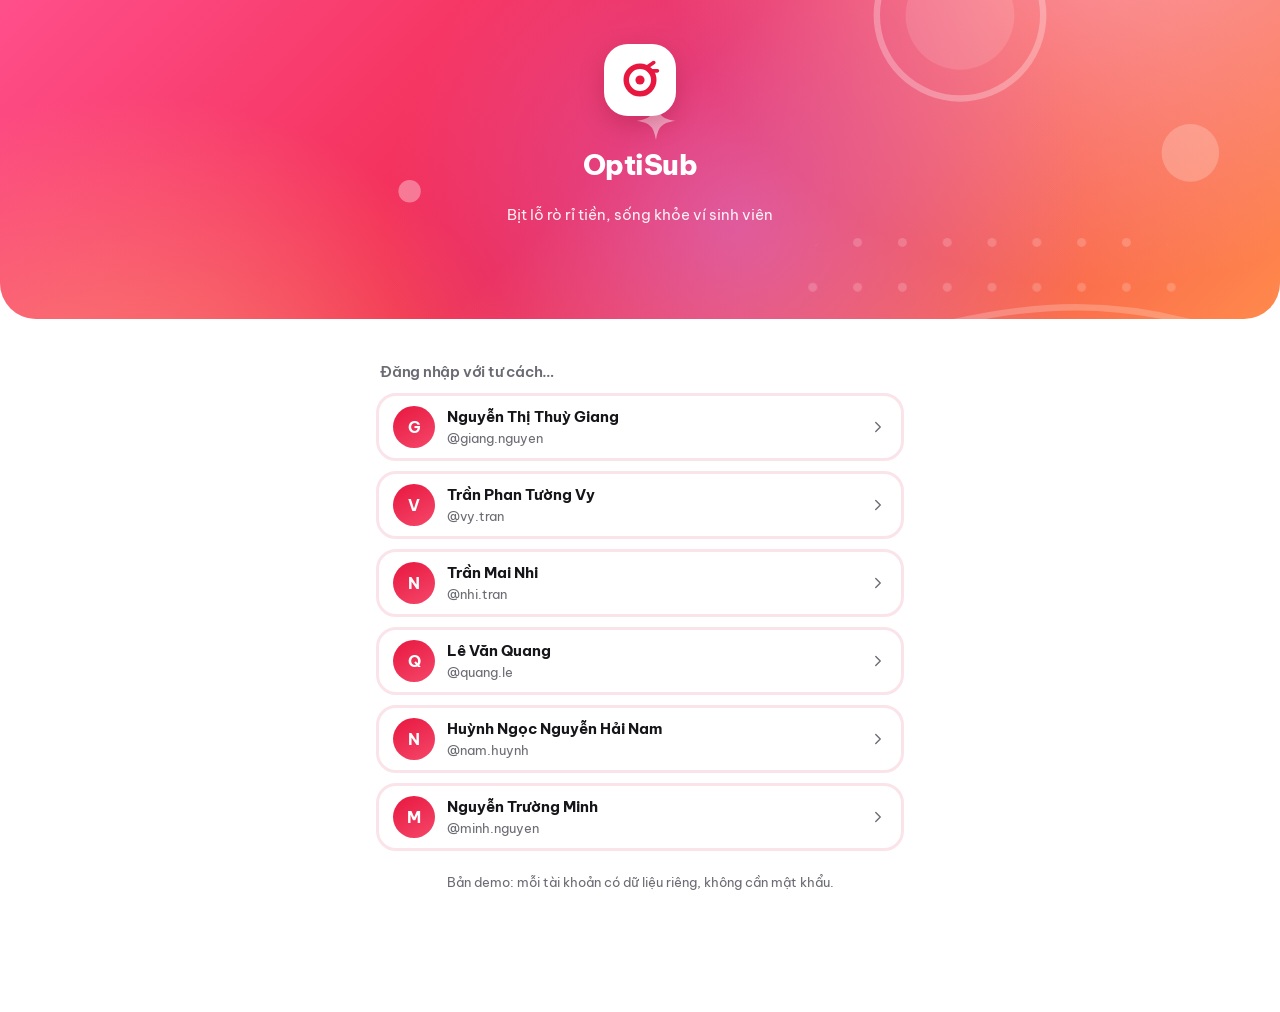
==== commit 4cf6f14c: "Bỏ đăng nhập mật khẩu, chọn tài khoản demo qua menu Co-Authored-By: Claude Sonnet 5.5 <noreply@anthr" ====
--- a/index.html
+++ b/index.html
@@ -268,7 +268,7 @@
 .quick .btn{flex:none}
 
 /* ===== Bottom nav ===== */
-.nav{position:fixed;left:50%;transform:translateX(-50%);bottom:calc(env(safe-area-inset-bottom,0px) + 10px);width:calc(100% - 24px);max-width:536px;z-index:20;display:grid;grid-template-columns:repeat(4,1fr);padding:8px 4px;border-radius:30px;background:var(--nav-bg);backdrop-filter:blur(16px);-webkit-backdrop-filter:blur(16px);box-shadow:var(--shadow);border:1px solid var(--line)}
+.nav{position:fixed;left:50%;transform:translateX(-50%);bottom:calc(env(safe-area-inset-bottom,0px) + 10px);width:calc(100% - 24px);max-width:536px;z-index:20;display:grid;grid-template-columns:repeat(5,1fr);padding:8px 4px;border-radius:30px;background:var(--nav-bg);backdrop-filter:blur(16px);-webkit-backdrop-filter:blur(16px);box-shadow:var(--shadow);border:1px solid var(--line)}
 .nav button{border:0;background:none;display:flex;flex-direction:column;align-items:center;gap:4px;padding:4px 0;cursor:pointer;color:var(--ink);font-size:12.5px;font-weight:500}
 .nav .ni{position:relative;width:40px;height:36px;display:grid;place-items:center}
 .nav .ni svg.i{width:27px;height:27px;stroke-width:1.6}
@@ -343,6 +343,41 @@
 .dev .tick{margin-left:auto;width:24px;height:24px;border-radius:50%;border:2px solid var(--line);display:grid;place-items:center;font-size:13px;color:#fff;flex:none}
 .dev[aria-pressed="true"] .tick{background:var(--brand);border-color:var(--brand)}
 .pick{display:flex;flex-wrap:wrap;gap:8px}
+.inv{border:3px solid var(--ok-soft);background:linear-gradient(180deg,var(--ok-soft),var(--surface) 75%);border-radius:22px;padding:14px 16px;display:grid;gap:10px}
+.inv .t{font-weight:700;font-size:15.5px}
+.inv .d{font-size:13.5px;color:var(--muted)}
+.inv .row .btn{flex:1}
+.convs{display:grid;gap:10px;grid-template-columns:minmax(0,1fr)}
+.conv{display:flex;align-items:center;gap:12px;width:100%;border:3px solid var(--ring);background:var(--surface);border-radius:20px;padding:10px 14px;cursor:pointer;text-align:left;color:var(--ink)}
+.conv .mid{flex:1;min-width:0}
+.conv .who{font-weight:700}
+.conv .last{font-size:13.5px;color:var(--muted);white-space:nowrap;overflow:hidden;text-overflow:ellipsis}
+.conv .side{display:grid;justify-items:end;gap:4px;font-size:12px;color:var(--muted)}
+.conv .un{min-width:20px;height:20px;padding:0 6px;border-radius:10px;background:var(--brand);color:#fff;font-size:11.5px;font-weight:700;line-height:20px;text-align:center}
+.conv.unread .last{color:var(--ink);font-weight:600}
+.chat-head{display:flex;align-items:center;gap:10px;margin:0 0 12px}
+.chat-head .back{border:0;background:var(--surface-2);width:40px;height:40px;border-radius:50%;font-size:22px;cursor:pointer;color:var(--ink)}
+.chat-head .who{font-weight:700}
+.chat-head .u{font-size:13px;color:var(--muted)}
+.thread{display:flex;flex-direction:column;gap:8px;min-height:220px;padding-bottom:8px}
+.bub{max-width:82%;padding:9px 13px;border-radius:20px;white-space:pre-wrap;font-size:14.5px;line-height:1.5;word-wrap:break-word}
+.bub.me{align-self:flex-end;background:var(--brand);color:#fff;border-bottom-right-radius:6px}
+.bub.them{align-self:flex-start;background:var(--surface-2);border-bottom-left-radius:6px}
+.bub time{display:block;font-size:11px;opacity:.7;margin-top:3px}
+.bub.card{background:var(--surface);color:var(--ink);border:3px solid var(--ring);max-width:88%}
+.bub.card.me{border-color:var(--brand-soft)}
+.bub.card .ct{font-weight:700;margin-bottom:4px}
+.bub.card .row{margin-top:10px}
+.bub.card .row .btn{flex:1}
+.sysmsg{align-self:center;font-size:12.5px;color:var(--muted);background:var(--surface-2);padding:5px 12px;border-radius:999px;text-align:center;max-width:90%}
+.compose{position:sticky;bottom:calc(env(safe-area-inset-bottom,0px) + 98px);background:var(--bg);padding:8px 0 4px;display:grid;gap:8px}
+.compose .qa{display:flex;gap:8px;overflow-x:auto;scrollbar-width:none}
+.compose .qa .btn{flex:none}
+.compose .in{display:flex;gap:8px}
+.compose textarea{flex:1;resize:none;border:1.5px solid var(--line);background:var(--surface);border-radius:24px;padding:12px 16px;min-height:48px;max-height:120px;font-size:15px}
+.compose .in .btn{width:48px;height:48px;padding:0;flex:none}
+.inv-banner{display:flex;align-items:center;gap:12px;background:var(--ok-soft);border-radius:18px;padding:12px 14px;margin-bottom:14px;font-weight:600;font-size:14px}
+.inv-banner .btn{margin-left:auto}
 div.f{display:grid;gap:8px;font-size:13.5px;font-weight:600;color:var(--muted)}
 .f2>*,.f3>*{min-width:0}
 label.f input,label.f select{min-width:0;max-width:100%}
@@ -450,6 +485,7 @@
   users: svg('<circle cx="9" cy="8" r="3.5"/><path d="M2.5 20c.5-3.5 3.2-5.5 6.5-5.5s6 2 6.5 5.5"/><circle cx="17" cy="9" r="2.5"/><path d="M17 14.5c2.5 0 4.2 1.6 4.5 4"/>'),
   send: svg('<path d="M4 12l16-8-6 16-2.5-6.5z"/>'),
   scissors: svg('<circle cx="6" cy="7" r="3"/><circle cx="6" cy="17" r="3"/><path d="M8.5 8.5 20 18M8.5 15.5 20 6"/>'),
+  chat: svg('<path d="M4 5.5h16a1.5 1.5 0 0 1 1.5 1.5v9a1.5 1.5 0 0 1-1.5 1.5h-8.5L7 21v-3.5H4A1.5 1.5 0 0 1 2.5 16V7A1.5 1.5 0 0 1 4 5.5z"/><path d="M7.5 10.5h.01M12 10.5h.01M16.5 10.5h.01"/>'),
   split: svg('<path d="M3.5 3h17v18l-2.8-1.6L14.8 21 12 19.4 9.2 21l-2.9-1.6L3.5 21z"/><path d="M12 6v10.5" stroke-dasharray="2.2 2.2"/><path d="M7 8.5h2.5M7 12.5h2.5M14.5 8.5H17M14.5 12.5H17"/>'),
   cash: svg('<rect x="2" y="9" width="17" height="11.5" rx="2"/><circle cx="10.5" cy="14.75" r="2.5"/><path d="M5 4.5h15a2 2 0 0 1 2 2v10"/>'),
   logout: svg('<path d="M15 4h3a2 2 0 0 1 2 2v12a2 2 0 0 1-2 2h-3M10 17l5-5-5-5M15 12H3"/>'),
@@ -564,7 +600,7 @@
   }).map(e => ({...e, c: e.n < 0 ? 'var(--leak)' : e.kind==='trial' ? 'var(--trial)' : 'var(--warn)'}));
   for (const m of (state.inbox||[]).filter(x => !x.read).slice(0,10).reverse()) out.unshift(m.type === 'invite'
     ? {icon:'🤝', title:`${m.fromName} mời bạn ghép nhóm ${m.svc}`, desc:m.text, c:'var(--ok)', kind:'invite', ref:m.id}
-    : {icon:'💬', title:`${m.fromName} nhắc bạn${m.amount?` · ${money(m.amount)}`:''}`, desc:m.text, c:'var(--trial)', kind:'msg', ref:m.id, amount:m.amount});
+    : {icon:'💬', title: m.type === 'remind' || m.amount ? `${m.fromName} nhắc bạn · ${money(m.amount)}` : `${m.fromName} nhắn cho bạn`, desc:m.text, c:'var(--trial)', kind:'msg', ref:m.id, amount: m.type === 'remind' || m.amount ? m.amount : 0, from:m.from});
   for (const s of state.subs){
     if (s.cancelTodo){ const dl = s.trialEnd || s.nextBill; out.unshift({icon:'✂️', title:`Nhớ hủy ${s.name}`, desc: dl ? `Hủy trước ${fmtDate(dl)} (${whenText(daysUntil(dl))}) để không bị trừ ${money(s.price)}.` : `Bạn đã đặt nhắc hủy gói này.`, c:'var(--leak)', kind:'todo', ref:s.id}); }
     if (s.prevPrice && s.priceChangedAt && (Date.now()-s.priceChangedAt) < 60*864e5 && s.price > s.prevPrice){
@@ -613,8 +649,8 @@
 ];
 
 /* ============ Rendering ============ */
-const NAV = [['overview','Tổng quan','home'],['subs','Gói','card'],['calendar','Lịch','cal'],['student','Sinh viên','cap']];
-const PAGE = {subs:['Quản lý các gói đăng ký','Theo dõi chi phí, tần suất sử dụng và mức độ đáng tiền của từng gói.'], calendar:['Lịch thanh toán','Nhắc trước 1–3 ngày, không bị trừ tiền oan'], student:['Ví sinh viên','Học phí, chia tiền nhóm, mượn & trả'], ai:['Hỏi OptiSub','Cố vấn chi tiêu số của riêng bạn']};
+const NAV = [['overview','Tổng quan','home'],['subs','Gói','card'],['calendar','Lịch','cal'],['student','Sinh viên','cap'],['chat','Bạn bè','chat']];
+const PAGE = {subs:['Quản lý các gói đăng ký','Theo dõi chi phí, tần suất sử dụng và mức độ đáng tiền của từng gói.'], calendar:['Lịch thanh toán','Nhắc trước 1–3 ngày, không bị trừ tiền oan'], student:['Ví sinh viên','Học phí, chia tiền nhóm, mượn & trả'], chat:['Bạn bè','Trò chuyện, mời ghép gói và nhắc nợ'], ai:['Hỏi OptiSub','Cố vấn chi tiêu số của riêng bạn']};
 const DECO = '<svg class="hdr-deco" viewBox="0 0 400 260" preserveAspectRatio="xMidYMid slice" aria-hidden="true"><defs><radialGradient id="dg1" cx="50%" cy="50%" r="50%"><stop offset="0" stop-color="#FFD1DC" stop-opacity=".75"/><stop offset="1" stop-color="#FFD1DC" stop-opacity="0"/></radialGradient><radialGradient id="dg2" cx="50%" cy="50%" r="50%"><stop offset="0" stop-color="#FFC07A" stop-opacity=".7"/><stop offset="1" stop-color="#FFC07A" stop-opacity="0"/></radialGradient><radialGradient id="dg3" cx="50%" cy="50%" r="50%"><stop offset="0" stop-color="#C77DFF" stop-opacity=".45"/><stop offset="1" stop-color="#C77DFF" stop-opacity="0"/></radialGradient><pattern id="dgd" width="14" height="14" patternUnits="userSpaceOnUse"><circle cx="2" cy="2" r="1.4" fill="#fff"/></pattern></defs><circle cx="345" cy="20" r="150" fill="url(#dg1)"/><circle cx="40" cy="250" r="140" fill="url(#dg2)"/><circle cx="230" cy="150" r="110" fill="url(#dg3)"/><rect x="250" y="150" width="120" height="84" fill="url(#dgd)" opacity=".18" rx="20"/><path d="M-10 205 C 70 170, 140 245, 230 205 S 360 170, 420 200" fill="none" stroke="#fff" stroke-width="2" stroke-opacity=".22" stroke-linecap="round"/><path d="M-10 222 C 80 192, 150 262, 240 222 S 370 190, 420 218" fill="none" stroke="#fff" stroke-width="1.4" stroke-opacity=".14" stroke-linecap="round"/><circle cx="300" cy="85" r="26" fill="none" stroke="#fff" stroke-opacity=".28" stroke-width="2"/><circle cx="300" cy="85" r="17" fill="#fff" fill-opacity=".12"/><circle cx="372" cy="128" r="9" fill="#fff" fill-opacity=".22"/><circle cx="182" cy="34" r="5" fill="#fff" fill-opacity=".3"/><circle cx="128" cy="140" r="3.5" fill="#fff" fill-opacity=".35"/><path fill="#fff" opacity="0.85" transform="translate(352 58) scale(1.3)" d="M0-10C1.2-3 3-1.2 10 0 3 1.2 1.2 3 0 10-1.2 3-3 1.2-10 0-3-1.2-1.2-3 0-10z"/><path fill="#fff" opacity="0.6" transform="translate(250 40) scale(0.8)" d="M0-10C1.2-3 3-1.2 10 0 3 1.2 1.2 3 0 10-1.2 3-3 1.2-10 0-3-1.2-1.2-3 0-10z"/><path fill="#fff" opacity="0.55" transform="translate(388 190) scale(0.9)" d="M0-10C1.2-3 3-1.2 10 0 3 1.2 1.2 3 0 10-1.2 3-3 1.2-10 0-3-1.2-1.2-3 0-10z"/><path fill="#fff" opacity="0.5" transform="translate(205 118) scale(0.6)" d="M0-10C1.2-3 3-1.2 10 0 3 1.2 1.2 3 0 10-1.2 3-3 1.2-10 0-3-1.2-1.2-3 0-10z"/><path fill="#fff" opacity="0.45" transform="translate(92 30) scale(0.7)" d="M0-10C1.2-3 3-1.2 10 0 3 1.2 1.2 3 0 10-1.2 3-3 1.2-10 0-3-1.2-1.2-3 0-10z"/></svg>';
 function tier(){
   const s = state.savedFromCancels || 0;
@@ -749,8 +785,11 @@
   s.shareWith = [...new Set([...(s.shareWith||[]), current.username])];
   s.sharedWith = s.shareWith.length + (s.guests||[]).length + 1; s.payers = s.sharedWith;
   s.invited = (s.invited||[]).filter(u => u !== current.username);
-  sst.inbox = [{id:uid(), at:Date.now(), read:false, from: current.username, fromName: current.displayName, text:`Mình đồng ý ghép nhóm ${s.name}! Nhóm giờ có ${s.sharedWith} người, mỗi người ${money(monthly(s)/s.sharedWith)}/tháng.`, amount:0}, ...(sst.inbox||[])];
+  const notice = {id:uid()+uid(), at:Date.now(), type:'system', from: current.username, fromName: current.displayName, text:`${current.displayName.split(' ').slice(-1)[0]} đã đồng ý ghép nhóm ${s.name} · ${s.sharedWith} người, mỗi người ${money(monthly(s)/s.sharedWith)}/tháng`};
+  sst.inbox = [{...notice, read:false}, ...(sst.inbox||[])];
+  chatSetStatus(sst, current.username, m.id, 'accepted'); chatPush(sst, current.username, notice);
   await saveState(sender, sst);
+  chatSetStatus(state, sender.username, m.id, 'accepted'); chatPush(state, sender.username, notice);
   const members = [sender.username, ...s.shareWith]; const k = svcKey(s.name);
   for (const u of s.shareWith){
     const copy = {...s, shareWith: members.filter(x => x !== u), sharedBy: sender.displayName, owner: sender.username, invited: []};
@@ -767,10 +806,98 @@
       await saveState(acc, st);
     }
   }
-  m.read = true; commit(); if (dlg.open) notifCenter();
+  const ib = (state.inbox||[]).find(x => x.id === m.id); if (ib) ib.read = true; m.read = true;
+  commit(); if (dlg.open) notifCenter();
   toast(`🎉 Đã vào nhóm ${s.name} cùng ${sender.displayName.split(' ').slice(-1)[0]}. Phần của bạn: ${money(monthly(s)/s.sharedWith)}/tháng.`, 5000);
   loadPeers();
 }
+
+/* ============ Bạn bè & chat ============ */
+let chatPeer = null; let chatTimer = null;
+function chatPush(st, peer, msg){ st.chats = st.chats || {}; const L = st.chats[peer] = st.chats[peer] || []; if (!L.some(x => x.id === msg.id)) L.push(msg); if (L.length > 200) L.splice(0, L.length - 200); }
+function chatSetStatus(st, peer, id, status){ const x = (st.chats?.[peer]||[]).find(m => m.id === id); if (x) x.status = status; const y = (st.inbox||[]).find(m => m.id === id); if (y && status !== 'pending') y.read = y.read || peer !== y.from ? y.read : y.read; }
+function chatUnread(u){ const last = (state.chatRead||{})[u] || 0; return (state.chats?.[u]||[]).filter(m => m.from !== current.username && m.at > last).length; }
+function chatUnreadTotal(){ return Object.keys(state.chats||{}).reduce((a,u) => a + chatUnread(u), 0); }
+function pendingInvites(){ return (state.inbox||[]).filter(m => m.type === 'invite' && !m.read); }
+function timeTxt(t){ const d = new Date(t); const now = new Date(); return d.toDateString() === now.toDateString() ? `${pad(d.getHours())}:${pad(d.getMinutes())}` : `${pad(d.getDate())}/${pad(d.getMonth()+1)}`; }
+function inviteCard(m){
+  return `<div class="inv"><div><div class="t">🤝 ${esc(m.fromName)} mời bạn ghép nhóm ${esc(m.svc)}</div><div class="d">${esc(m.text)}</div></div>
+    <div class="row"><button class="btn primary" data-act="invite-accept" data-id="${m.id}">Đồng ý ghép</button><button class="btn" data-act="invite-decline" data-id="${m.id}">Từ chối</button></div></div>`;
+}
+function msgHTML(m, peer){
+  const mine = m.from === current.username; const side = mine ? 'me' : 'them';
+  const tm = `<time>${timeTxt(m.at)}</time>`;
+  if (m.type === 'system') return `<div class="sysmsg">${esc(m.text)} · ${timeTxt(m.at)}</div>`;
+  if (m.type === 'invite'){
+    const st = m.status || 'pending';
+    const act = !mine && st === 'pending' ? `<div class="row"><button class="btn sm primary" data-act="invite-accept" data-id="${m.id}">Đồng ý ghép</button><button class="btn sm" data-act="invite-decline" data-id="${m.id}">Từ chối</button></div>` : `<div style="margin-top:8px"><span class="chip ${st==='accepted'?'ok':st==='declined'?'kill':'warn'}">${st==='accepted'?'✅ Đã đồng ý':st==='declined'?'Đã từ chối':'⏳ Đang chờ phản hồi'}</span></div>`;
+    return `<div class="bub card ${side}"><div class="ct">🤝 Lời mời ghép nhóm ${esc(m.svc||'')}</div>${esc(m.text)}${act}${tm}</div>`;
+  }
+  if (m.type === 'remind'){
+    const act = !mine ? (m.status === 'recorded' ? `<div style="margin-top:8px"><span class="chip ok">📒 Đã ghi cần trả</span></div>` : `<div class="row"><button class="btn sm primary" data-act="chat-debt" data-id="${m.id}" data-u="${esc(peer)}">Ghi cần trả ${money(m.amount)}</button></div>`) : '';
+    return `<div class="bub card ${side}"><div class="ct">💸 Nhắc khoản ${money(m.amount)}</div>${esc(m.text)}${act}${tm}</div>`;
+  }
+  return `<div class="bub ${side}">${esc(m.text)}${tm}</div>`;
+}
+function viewChat(){
+  const others = liveAccounts().filter(a => a.id !== current.id);
+  if (chatPeer){
+    const a = others.find(x => x.username === chatPeer);
+    const L = state.chats?.[chatPeer] || [];
+    return `<div class="chat-head"><button class="back" data-act="chat-back" aria-label="Quay lại">‹</button><span class="av">${esc(initials(a?.displayName||chatPeer))}</span><div><div class="who">${esc(a?.displayName||chatPeer)}</div><div class="u">@${esc(chatPeer)}</div></div></div>
+      <div class="thread" id="thread">${L.length ? L.map(m => msgHTML(m, chatPeer)).join('') : `<div class="empty">Chưa có tin nhắn. Gửi lời chào, mời ghép gói hoặc nhắc khoản cần thu nhé 👋</div>`}</div>
+      <div class="compose"><div class="qa"><button class="btn soft sm" data-act="chat-invite">🤝 Mời ghép gói</button><button class="btn soft sm" data-act="chat-remind">💸 Nhắc khoản cần thu</button></div>
+      <div class="in"><textarea id="chat-in" rows="1" placeholder="Nhắn cho ${esc((a?.displayName||chatPeer).split(' ').slice(-1)[0])}…" aria-label="Tin nhắn"></textarea><button class="btn primary" data-act="chat-send" aria-label="Gửi">${I.send}</button></div></div>`;
+  }
+  const inv = pendingInvites();
+  const rows = others.map(a => { const L = state.chats?.[a.username] || []; const last = L[L.length-1]; return {a, last, un: chatUnread(a.username)}; })
+    .sort((x,y) => (y.last?.at||0) - (x.last?.at||0));
+  return `${inv.length ? `<div class="sec-head"><h2>Lời mời ghép nhóm</h2></div><div class="list">${inv.map(inviteCard).join('')}</div>` : ''}
+    <div class="sec-head"><div><h2>Tin nhắn</h2><p class="sub">Bạn bè đang dùng OptiSub</p></div></div>
+    <div class="convs">${rows.map(r => `<button class="conv ${r.un?'unread':''}" data-act="chat-open" data-u="${esc(r.a.username)}"><span class="av">${esc(initials(r.a.displayName))}</span><span class="mid"><div class="who">${esc(r.a.displayName)}</div><div class="last">${r.last ? (r.last.from === current.username ? 'Bạn: ' : '') + esc(r.last.type==='invite' ? '🤝 Lời mời ghép nhóm ' + (r.last.svc||'') : r.last.type==='remind' ? '💸 Nhắc khoản ' + money(r.last.amount) : r.last.text) : '@' + esc(r.a.username) + ' · bắt đầu trò chuyện'}</div></span><span class="side">${r.last ? timeTxt(r.last.at) : ''}${r.un ? `<span class="un">${r.un}</span>` : ''}</span></button>`).join('')}</div>`;
+}
+function openChat(u){
+  chatPeer = u; tab = 'chat';
+  state.chatRead = {...(state.chatRead||{}), [u]: Date.now()};
+  (state.inbox||[]).forEach(m => { if (m.from === u && m.type !== 'invite') m.read = true; });
+  commit(false); render(); window.scrollTo(0, document.body.scrollHeight);
+  refreshFromStore();
+}
+async function chatSendText(){
+  const f = $('#chat-in'); const text = (f?.value || '').trim(); if (!text || !chatPeer) return;
+  const a = liveAccounts().find(x => x.username === chatPeer); if (!a) return;
+  f.value = '';
+  await pushToAccount(a, {from: current.username, fromName: current.displayName, text, type:'text'});
+  render(); window.scrollTo(0, document.body.scrollHeight);
+}
+async function declineInvite(id){
+  const m = (state.inbox||[]).find(x => x.id === id) || Object.values(state.chats||{}).flat().find(x => x.id === id); if (!m) return;
+  const sender = liveAccounts().find(a => a.username === m.from);
+  const notice = {id:uid()+uid(), at:Date.now(), type:'system', from: current.username, fromName: current.displayName, text:`${current.displayName.split(' ').slice(-1)[0]} chưa tham gia ghép nhóm ${m.svc}`};
+  if (sender){ const sst = await loadState(sender); chatSetStatus(sst, current.username, id, 'declined'); chatPush(sst, current.username, notice); sst.inbox = [{...notice, read:false}, ...(sst.inbox||[])]; const s = sst.subs.find(x => x.id === m.subId); if (s) s.invited = (s.invited||[]).filter(u => u !== current.username); await saveState(sender, sst); chatSetStatus(state, sender.username, id, 'declined'); chatPush(state, sender.username, notice); }
+  const ib = (state.inbox||[]).find(x => x.id === id); if (ib) ib.read = true;
+  commit(); if (dlg.open) notifCenter(); toast('Đã từ chối lời mời.');
+}
+async function refreshFromStore(){
+  if (!current) return; const me = current;
+  const fresh = await loadState(me); if (current !== me) return;
+  let changed = false;
+  for (const [u, list] of Object.entries(fresh.chats || {})){
+    state.chats = state.chats || {}; const mine = state.chats[u] = state.chats[u] || [];
+    for (const x of list){ const y = mine.find(z => z.id === x.id); if (!y){ mine.push(x); changed = true; } else if (x.status && y.status !== x.status && y.status !== 'recorded'){ y.status = x.status; changed = true; } }
+    mine.sort((a,b) => a.at - b.at);
+  }
+  const ids = new Set((state.inbox||[]).map(x => x.id)); const add = (fresh.inbox||[]).filter(x => !ids.has(x.id));
+  if (add.length){ state.inbox = [...add, ...(state.inbox||[])].slice(0,50); changed = true; }
+  for (const fs of fresh.subs || []){
+    const i = state.subs.findIndex(x => x.id === fs.id);
+    if (i < 0 && fs.owner){ state.subs.push(fs); changed = true; }
+    else if (i >= 0 && JSON.stringify(state.subs[i].shareWith||[]) !== JSON.stringify(fs.shareWith||[])){ Object.assign(state.subs[i], {shareWith: fs.shareWith, sharedWith: fs.sharedWith, payers: fs.payers, invited: fs.invited}); changed = true; }
+  }
+  if (chatPeer) state.chatRead = {...(state.chatRead||{}), [chatPeer]: Date.now()};
+  if (changed){ commit(false); render(); if (chatPeer) window.scrollTo(0, document.body.scrollHeight); }
+}
+setInterval(() => { if (current && tab === 'chat' && !document.hidden) refreshFromStore(); }, 12000);
 
 function renderHeader(){
   const t = tier(); const hdr = $('#hdr');
@@ -786,20 +913,23 @@
   const nAlerts = alertsList().filter(a => !a.quiet).length;
   const nKill = state.subs.filter(s => subStatus(s)==='kill').length;
   $('#nav').innerHTML = NAV.map(([k,l,ic]) => {
-    const n = k==='calendar' ? nAlerts : k==='subs' ? nKill : 0;
+    const n = k==='calendar' ? nAlerts : k==='subs' ? nKill : k==='chat' ? chatUnreadTotal() : 0;
     return `<button data-tab="${k}" ${tab===k?'aria-current="page"':''}><span class="ni">${I[ic]}${n?`<span class="dot">${n}</span>`:''}</span>${l}</button>`;
   }).join('');
 }
 function goTab(t){
   if (['tuition','bills','debts'].includes(t)){ sub = t; tab = 'student'; } else tab = t;
+  if (tab !== 'chat') chatPeer = null;
   render(); window.scrollTo(0,0);
+  if (tab === 'chat') refreshFromStore();
 }
 function render(){
   document.body.classList.toggle('auth', !current);
   if (!current){ renderAuth(); return; }
   renderHeader(); renderNav();
   const v = $('#view');
-  v.innerHTML = ({overview:viewOverview, subs:viewSubs, calendar:viewCalendar, student:viewStudent, ai:viewAI})[tab]();
+  v.innerHTML = ({overview:viewOverview, subs:viewSubs, calendar:viewCalendar, student:viewStudent, ai:viewAI, chat:viewChat})[tab]();
+  if (tab === 'chat' && chatPeer){ const t = $('#thread'); if (t) t.lastElementChild?.scrollIntoView({block:'end'}); }
 }
 function viewStudent(){ return ({tuition:viewTuition, bills:viewBills, debts:viewDebts})[sub](); }
 
@@ -875,8 +1005,8 @@
 }
 function alertHTML(a){
   let act = '';
-  if (a.kind==='invite') act = `<div class="act" style="display:grid;gap:6px"><button class="btn sm primary" data-act="invite-accept" data-id="${a.ref}">Đồng ý ghép</button><button class="btn sm" data-act="msg-read" data-id="${a.ref}">Để sau</button></div>`;
-  else if (a.kind==='msg') act = `<div class="act" style="display:grid;gap:6px">${a.amount?`<button class="btn sm primary" data-act="msg-debt" data-id="${a.ref}">Ghi cần trả</button>`:''}<button class="btn sm" data-act="msg-read" data-id="${a.ref}">Đã xem</button></div>`;
+  if (a.kind==='invite') act = `<div class="act" style="display:grid;gap:6px"><button class="btn sm primary" data-act="invite-accept" data-id="${a.ref}">Đồng ý ghép</button><button class="btn sm" data-act="invite-decline" data-id="${a.ref}">Từ chối</button></div>`;
+  else if (a.kind==='msg') act = `<div class="act" style="display:grid;gap:6px">${a.amount?`<button class="btn sm primary" data-act="msg-debt" data-id="${a.ref}">Ghi cần trả</button>`:''}<button class="btn sm" data-act="chat-open" data-u="${a.from}">Mở chat</button></div>`;
   else if (a.kind==='todo') act = `<button class="btn sm act primary" data-act="cancel" data-id="${a.ref}">Xem cách hủy</button>`;
   else if (a.kind==='trial' || a.kind==='trial-ended' || (a.kind==='renew' && state.subs.find(s=>s.id===a.ref && subStatus(s)==='kill'))) act = `<button class="btn sm act" data-act="cancel" data-id="${a.ref}">Hủy ngay</button>`;
   else if (a.kind==='bill') act = `<button class="btn sm act" data-act="pay-bill" data-id="${a.ref}">Đã trả</button>`;
@@ -956,9 +1086,18 @@
 
 function viewBills(){
   const key = ym(today());
-  const mine = state.bills.reduce((a,b)=>a+b.amount/Math.max(1,b.people),0);
+  const sharedSubs = state.subs.filter(s => s.owner || (s.shareWith||[]).length || (s.guests||[]).length);
+  const mine = state.bills.reduce((a,b)=>a+b.amount/Math.max(1,b.people),0) + sharedSubs.reduce((a,s)=>a+myMonthly(s),0);
+  const inv = pendingInvites();
+  const nm = u => esc((liveAccounts().find(a => a.username === u)?.displayName || u).split(' ').slice(-1)[0]);
   return `
+  ${inv.length ? `<div class="inv-banner">🤝 Bạn có ${inv.length} lời mời ghép nhóm<button class="btn primary sm" data-act="go" data-tab="chat">Xem & đồng ý</button></div>` : ''}
   <div class="sec-head"><div><h2>Khoản dùng chung</h2><p class="sub">Khoản chi chung với 1 người hay cả nhóm · phần của bạn mỗi tháng: <b class="num">${money(mine)}</b></p></div><button class="btn primary sm" data-act="add-bill">${I.plus} Thêm khoản chia</button></div>
+  ${sharedSubs.length ? `<h3 style="margin:0 4px 10px;font-size:16px">🔗 Gói đăng ký dùng chung</h3><div class="list" style="margin-bottom:22px">${sharedSubs.map(s => { const others = [...new Set(s.shareWith||[])].filter(u => u !== s.owner); const names = [...others.map(nm), ...(s.guests||[]).map(esc)]; const peer = s.owner || (s.shareWith||[])[0]; return `<div class="item">
+      <div><div class="item-name">${esc(s.name)} <span class="chip ok">${s.payers||names.length+1} người</span></div>
+      <div class="item-meta">${s.owner ? `Chủ gói: ${nm(s.owner)}` : 'Bạn giữ gói'}${names.length ? ` · cùng ${names.join(', ')}` : ''}${s.nextBill ? ` · gia hạn ${fmtDate(s.nextBill)}` : ''}</div></div>
+      <div class="item-right"><div class="item-price num">${money(myMonthly(s))}</div><div class="item-cpu num">trên tổng ${money(monthly(s))}/tháng</div></div>
+      <div class="item-foot">${peer && liveAccounts().some(a => a.username === peer) ? `<button class="btn sm soft" data-act="chat-open" data-u="${esc(peer)}">💬 Nhắn ${s.owner ? 'chủ gói' : nm(peer)}</button>` : ''}<span style="flex:1"></span><button class="btn ghost sm" data-act="go" data-tab="subs">Xem gói</button></div></div>`; }).join('')}</div><h3 style="margin:0 4px 10px;font-size:16px">🏠 Khoản chi khác</h3>` : ''}
   <div class="list">
   ${state.bills.length ? state.bills.map(b => { const d = billDue(b); const n = daysUntil(d.date); const share = b.amount/Math.max(1,b.people); return `<div class="item">
     <div><div class="item-name">${esc(b.name)} ${b.paid?.[key]?'<span class="chip ok">✅ Đã trả tháng này</span>':n<0?'<span class="chip kill">Quá hạn</span>':n<=3?`<span class="chip warn">${whenText(n)}</span>`:''}</div>
@@ -1135,20 +1274,8 @@
   const locked = Date.now() < authLockUntil;
   const devs = liveAccounts();
   $('#view').innerHTML = `
-  <section class="auth-card">
-    <h2 style="margin:4px 4px 6px">Đăng nhập</h2><p class="sub" style="margin:0 4px 12px">Chỉ các tài khoản demo được cấp mới đăng nhập được.</p>
-    <form id="auth-form" novalidate onsubmit="return false">
-      ${authErr ? `<div class="err" role="alert">${esc(authErr)}</div>` : ''}
-      ${reg ? `<label class="f">Tên hiển thị<input id="a-name" autocomplete="name" value="${esc(claudeName)}" placeholder="VD: Ngọc Sơn"></label>` : ''}
-      <label class="f">Tên đăng nhập<input id="a-user" autocomplete="username" autocapitalize="none" spellcheck="false" value="${esc(prefillUser)}" placeholder="VD: giang.nguyen"></label>
-      <label class="f pw">Mật khẩu<input id="a-pw" type="${showPw?'text':'password'}" autocomplete="${reg?'new-password':'current-password'}" placeholder="${reg?'Ít nhất 6 ký tự':'Nhập mật khẩu'}"><button type="button" class="eye" data-act="toggle-pw" aria-label="${showPw?'Ẩn mật khẩu':'Hiện mật khẩu'}">${showPw?I.eyeOff:I.eye}</button></label>
-      ${reg ? `<label class="f">Nhập lại mật khẩu<input id="a-pw2" type="${showPw?'text':'password'}" autocomplete="new-password"></label>` : ''}
-      <div class="auth-row"><label class="check"><input type="checkbox" id="a-remember" checked> Ghi nhớ đăng nhập</label>${reg?'':`<button type="button" class="link" data-act="forgot">Quên mật khẩu?</button>`}</div>
-      <button type="button" class="btn primary" data-act="${reg?'register':'login'}" ${authBusy||locked?'disabled':''}>${authBusy ? 'Đang xử lý…' : locked ? `Thử lại sau ${Math.ceil((authLockUntil-Date.now())/1000)} giây` : reg ? 'Tạo tài khoản' : 'Đăng nhập'}</button>
-    </form>
-  </section>
-  ${!reg && devs.length ? `<div class="devs"><h3>Tài khoản demo</h3>${devs.map(a => `<button class="dev" data-act="pick-acc" data-u="${esc(a.username)}"><span class="av">${esc(initials(a.displayName))}</span><span><div class="who">${esc(a.displayName)}</div><div class="u">@${esc(a.username)}</div></span>${I.chev}</button>`).join('')}</div>` : ''}
-  <p class="auth-foot">🔒 Mật khẩu được mã hóa một chiều. Mỗi tài khoản demo có dữ liệu riêng, tách biệt.</p>`;
+  ${!reg && devs.length ? `<div class="devs"><h3>Đăng nhập với tư cách…</h3>${devs.map(a => `<button class="dev" data-act="switch-acc" data-u="${esc(a.id)}"><span class="av">${esc(initials(a.displayName))}</span><span><div class="who">${esc(a.displayName)}</div><div class="u">@${esc(a.username)}</div></span>${I.chev}</button>`).join('')}</div>` : ''}
+  <p class="auth-foot">Bản demo: mỗi tài khoản có dữ liệu riêng, không cần mật khẩu.</p>`;
   if (locked) setTimeout(() => { if (!current) renderAuth(); }, 1000);
 }
 
@@ -1271,7 +1398,9 @@
   openDlg('Tài khoản', `
     <div class="acc-top"><span class="av lg">${esc(initials(a.displayName))}</span><h3 style="font-size:20px">${esc(a.displayName)}</h3><span class="sub" style="margin:0">@${esc(a.username)} · 💰 đã tiết kiệm ${money(savings().total)}/tháng</span></div>
     <div class="menu">
-      <button data-act="logout">${I.logout} Đăng xuất</button>
+      <button data-act="logout">${I.logout} Về màn chọn tài khoản</button>
+      <div class="sub" style="margin:4px 4px 0;font-weight:600">Đăng nhập với tư cách…</div>
+      ${liveAccounts().map(x => `<button class="dev" style="margin:0" data-act="switch-acc" data-u="${esc(x.id)}" aria-pressed="${x.id===a.id}"><span class="av">${esc(initials(x.displayName))}</span><span><div class="who">${esc(x.displayName)}</div><div class="u">@${esc(x.username)}</div></span>${x.id===a.id?'<span class="tick">✓</span>':''}</button>`).join('')}
       <button data-act="reset-demo">${I.pen} Khôi phục dữ liệu mẫu ban đầu</button>
     </div>
     <p class="hint" style="text-align:center;margin:0">${syncOn ? 'Dữ liệu đang đồng bộ vào tài khoản Claude của bạn.' : 'Dữ liệu đang lưu trên thiết bị này.'}</p>
@@ -1497,15 +1626,14 @@
 }
 /* Gửi tin nhắn vào hộp thư trong app của tài khoản khác */
 async function pushToAccount(acc, msg){
-  const key = 'optisub.v1.' + acc.id;
-  let st = readJSON(localStorage, key);
-  const ref = cloud.db && cloud.cid ? cloud.db.doc(`data/users/${cloud.cid}/optisub-${acc.id}`) : null;
-  if (ref){ try { const snap = await ref.get(); if (snap.exists){ const d = snap.data(); if (!st || (d.updatedAt||0) > (st.updatedAt||0)) st = JSON.parse(d.payload); } } catch(e){} }
-  st = st && st.v ? Object.assign(emptyState(), st) : Object.assign(demoState(acc.kind), {updatedAt:1});
-  st.inbox = [{...msg, id:uid(), at:Date.now(), read:false}, ...(st.inbox||[])].slice(0,50);
-  st.updatedAt = Date.now();
-  writeJSON(localStorage, key, st);
-  if (ref){ try { await ref.set({payload: JSON.stringify(st), updatedAt: st.updatedAt}); } catch(e){} }
+  const full = {...msg, id: uid()+uid(), at: Date.now(), type: msg.type || (msg.amount ? 'remind' : 'text'), status: msg.type === 'invite' ? 'pending' : msg.amount ? 'open' : undefined};
+  const st = await loadState(acc);
+  st.inbox = [{...full, read:false}, ...(st.inbox||[])].slice(0,50);
+  chatPush(st, msg.from, full);
+  await saveState(acc, st);
+  chatPush(state, acc.username, full); state.chatRead = {...(state.chatRead||{}), [acc.username]: Date.now()};
+  commit(false);
+  return full;
 }
 async function sendInApp(){
   const raw = val('m-to').split(/[\s,;]+/).map(x => x.replace(/^@/,'').trim().toLowerCase()).filter(Boolean);
@@ -1609,6 +1737,7 @@
     case 'forgot-new': dlg.close(); authMode = 'register'; authErr = ''; prefillUser = ''; renderAuth(); break;
     case 'account': accountSheet(); break;
     case 'logout': logout(); break;
+    case 'switch-acc': { const acc = liveAccounts().find(x => x.id === el.dataset.u); if (!acc || acc === current) { dlg.close(); break; } dlg.close(); clearTimeout(cloudTimer); if (caps.docRef && current) pushCloud(); hidePush(); setSession(acc, true); await enterAccount(acc); toast('👋 Đang dùng tài khoản ' + acc.displayName); break; }
     case 'rename': openDlg('Đổi tên hiển thị', `<label class="f">Tên hiển thị<input id="c-name" value="${esc(current.displayName)}"></label>`, `<button class="btn" data-act="close">Huỷ</button><button class="btn primary" data-act="save-name">Lưu</button>`); break;
     case 'save-name': { const n = val('c-name').trim(); if (!n){ toast('Tên không được để trống.'); return; } current.displayName = n; current.updatedAt = Date.now(); await saveAccounts(); dlg.close(); render(); toast('Đã đổi tên.'); break; }
     case 'chpw': openDlg('Đổi mật khẩu', `<label class="f">Mật khẩu hiện tại<input id="c-old" type="password" autocomplete="current-password"></label><label class="f">Mật khẩu mới<input id="c-new" type="password" autocomplete="new-password" placeholder="Ít nhất 6 ký tự"></label><label class="f">Nhập lại mật khẩu mới<input id="c-new2" type="password" autocomplete="new-password"></label>`, `<button class="btn" data-act="close">Huỷ</button><button class="btn primary" data-act="save-pw">Đổi mật khẩu</button>`); break;
@@ -1658,9 +1787,22 @@
     case 'sf-toggle': { el.setAttribute('aria-pressed', String(el.getAttribute('aria-pressed') !== 'true')); const s = state.subs.find(x => x.id === dlg.querySelector('[data-act="sf-send"]').dataset.id); sfSum(s); break; }
     case 'sf-send': { const s = state.subs.find(x => x.id === id); sendInvites(s, sfSel()); break; }
     case 'sf-copy': { const s = state.subs.find(x => x.id === id); const t = inviteText(s, Math.max(2, sfSel().length + 1)); try { await navigator.clipboard.writeText(t); toast('Đã sao chép lời mời 📋'); } catch(e){ textDlg('Lời mời ghép nhóm', t); } break; }
-    case 'invite-accept': { const m = (state.inbox||[]).find(x => x.id === id); if (m) acceptInvite(m); break; }
+    case 'invite-accept': { const m = (state.inbox||[]).find(x => x.id === id) || Object.values(state.chats||{}).flat().find(x => x.id === id); if (m) acceptInvite(m); break; }
+    case 'invite-decline': declineInvite(id); break;
+    case 'chat-open': if (dlg.open) dlg.close(); openChat(el.dataset.u); break;
+    case 'chat-back': chatPeer = null; render(); window.scrollTo(0,0); break;
+    case 'chat-send': chatSendText(); break;
+    case 'chat-invite': { const subs = state.subs.filter(s => !s.owner); openDlg('Mời ghép gói', subs.length ? `<p class="sub" style="margin:0">Chọn gói muốn rủ @${esc(chatPeer)} ghép nhóm:</p><div>${subs.map(s => `<button class="dev" data-act="chat-invite-go" data-id="${s.id}"><span class="av">${esc(initials(s.name))}</span><span><div class="who">${esc(s.name)}</div><div class="u">${money(monthly(s))}/tháng · ${(s.shareWith||[]).length+(s.guests||[]).length+1} người đang dùng</div></span>${I.chev}</button>`).join('')}</div>` : `<div class="empty">Bạn chưa có gói nào để mời.</div>`, `<button class="btn" data-act="close">Huỷ</button>`); break; }
+    case 'chat-invite-go': { const s = state.subs.find(x => x.id === id); dlg.close(); await sendInvites(s, [chatPeer]); render(); window.scrollTo(0, document.body.scrollHeight); break; }
+    case 'chat-remind': openDlg('Nhắc khoản cần thu', `<label class="f">Số tiền (₫)<input id="cr-amt" class="money" type="text" inputmode="numeric" autocomplete="off" placeholder="50.000"></label><label class="f">Ghi chú<input id="cr-note" placeholder="Trà sữa, tiền điện…"></label><label class="check sm"><input type="checkbox" id="cr-log" checked> Ghi vào Mượn & Trả (cần thu)</label>`, `<button class="btn" data-act="close">Huỷ</button><button class="btn primary" data-act="chat-remind-go">📨 Gửi nhắc</button>`); break;
+    case 'chat-remind-go': { const amt = numv('cr-amt'); if (!amt){ toast('Nhập số tiền.'); return; } const note = val('cr-note').trim(); const a = liveAccounts().find(x => x.username === chatPeer); const nm = a.displayName.split(' ').slice(-1)[0];
+      if ($('#cr-log').checked) state.debts.push({id:uid(), person:nm, username:a.username, amount:amt, dir:'owed', note, date:iso(today()), settled:false});
+      dlg.close(); await pushToAccount(a, {from: current.username, fromName: current.displayName, amount: amt, note, type:'remind', text:`Ê ${nm} ơi, khoản ${money(amt)}${note?` (${note})`:''} nhớ chuyển mình khi tiện nha 😄`}); render(); window.scrollTo(0, document.body.scrollHeight); break; }
+    case 'chat-debt': { const u = el.dataset.u; const m = (state.chats?.[u]||[]).find(x => x.id === id); if (!m) break; const a = liveAccounts().find(x => x.username === u);
+      state.debts.push({id:uid(), person:(a?.displayName||u).split(' ').slice(-1)[0], username:u, amount:m.amount, dir:'owe', note:m.note||'Theo nhắc trong chat', date:iso(today()), settled:false});
+      m.status = 'recorded'; const ib = (state.inbox||[]).find(x => x.id === id); if (ib) ib.read = true; commit(); toast('📒 Đã ghi vào Mượn & Trả (cần trả).'); break; }
     case 'msg-read': { const m = (state.inbox||[]).find(x => x.id === id); if (m){ m.read = true; commit(); if (dlg.open) notifCenter(); } break; }
-    case 'msg-debt': { const m = (state.inbox||[]).find(x => x.id === id); if (m){ m.read = true; state.debts.push({id:uid(), person:m.fromName.split(' ').slice(-1)[0], username:m.from, amount:m.amount, dir:'owe', note:m.note||'Theo nhắc trong app', date:iso(today()), settled:false}); commit(); if (dlg.open) notifCenter(); toast('📒 Đã ghi vào Mượn & Trả (cần trả).'); } break; }
+    case 'msg-debt': { const m = (state.inbox||[]).find(x => x.id === id); if (m){ m.read = true; const cm = (state.chats?.[m.from]||[]).find(x => x.id === id); if (cm) cm.status = 'recorded'; state.debts.push({id:uid(), person:m.fromName.split(' ').slice(-1)[0], username:m.from, amount:m.amount, dir:'owe', note:m.note||'Theo nhắc trong app', date:iso(today()), settled:false}); commit(); if (dlg.open) notifCenter(); toast('📒 Đã ghi vào Mượn & Trả (cần trả).'); } break; }
     case 'ics': { try { await caps.downloads.save({filename:'optisub-nhac-thanh-toan.ics', data:buildICS()}); } catch(e){ if (e?.code!=='declined' && e?.code!=='cancelled') toast('Chưa lưu được tệp lịch.'); } break; }
     case 'ask': tab = 'ai'; sendChat(el.dataset.q); window.scrollTo(0, document.body.scrollHeight); break;
     case 'send': { const t = $('#chat-text'); const q = t.value; t.value=''; sendChat(q); break; }
@@ -1669,6 +1811,7 @@
 });
 document.addEventListener('keydown', e => {
   if (e.key==='Enter' && e.target.closest && e.target.closest('#auth-form') && e.target.tagName==='INPUT' && e.target.type!=='checkbox'){ e.preventDefault(); doLogin(); return; }
+  if (e.target.id==='chat-in' && e.key==='Enter' && !e.shiftKey){ e.preventDefault(); chatSendText(); return; }
   if (e.target.id==='f-share-in' && e.key==='Enter'){ e.preventDefault(); shareAdd(e.target.value); return; }
   if (e.target.id==='chat-text' && e.key==='Enter' && !e.shiftKey){ e.preventDefault(); const q = e.target.value; e.target.value=''; sendChat(q); }
 });
@@ -1678,7 +1821,7 @@
 (() => {
   const ses = readSession();
   const acc = ses && liveAccounts().find(a => a.id === ses.accountId);
-  if (acc) enterAccount(acc); else { render(); }
+  render();
 })();
 (async () => {
   if (!window.claude || !window.claude.use){ cloudReadyResolve(); return; }
@@ -1698,7 +1841,7 @@
     } else {
       const ses = readSession(); const acc = ses && liveAccounts().find(a => a.id === ses.accountId);
       if (acc) enterAccount(acc);
-      else { if (liveAccounts().length && authMode==='register' && !$('#a-name')?.value && !$('#a-user')?.value) authMode = 'login'; renderAuth(); }
+      else renderAuth();
     }
   } catch(e){ cloudReadyResolve(); }
 })();
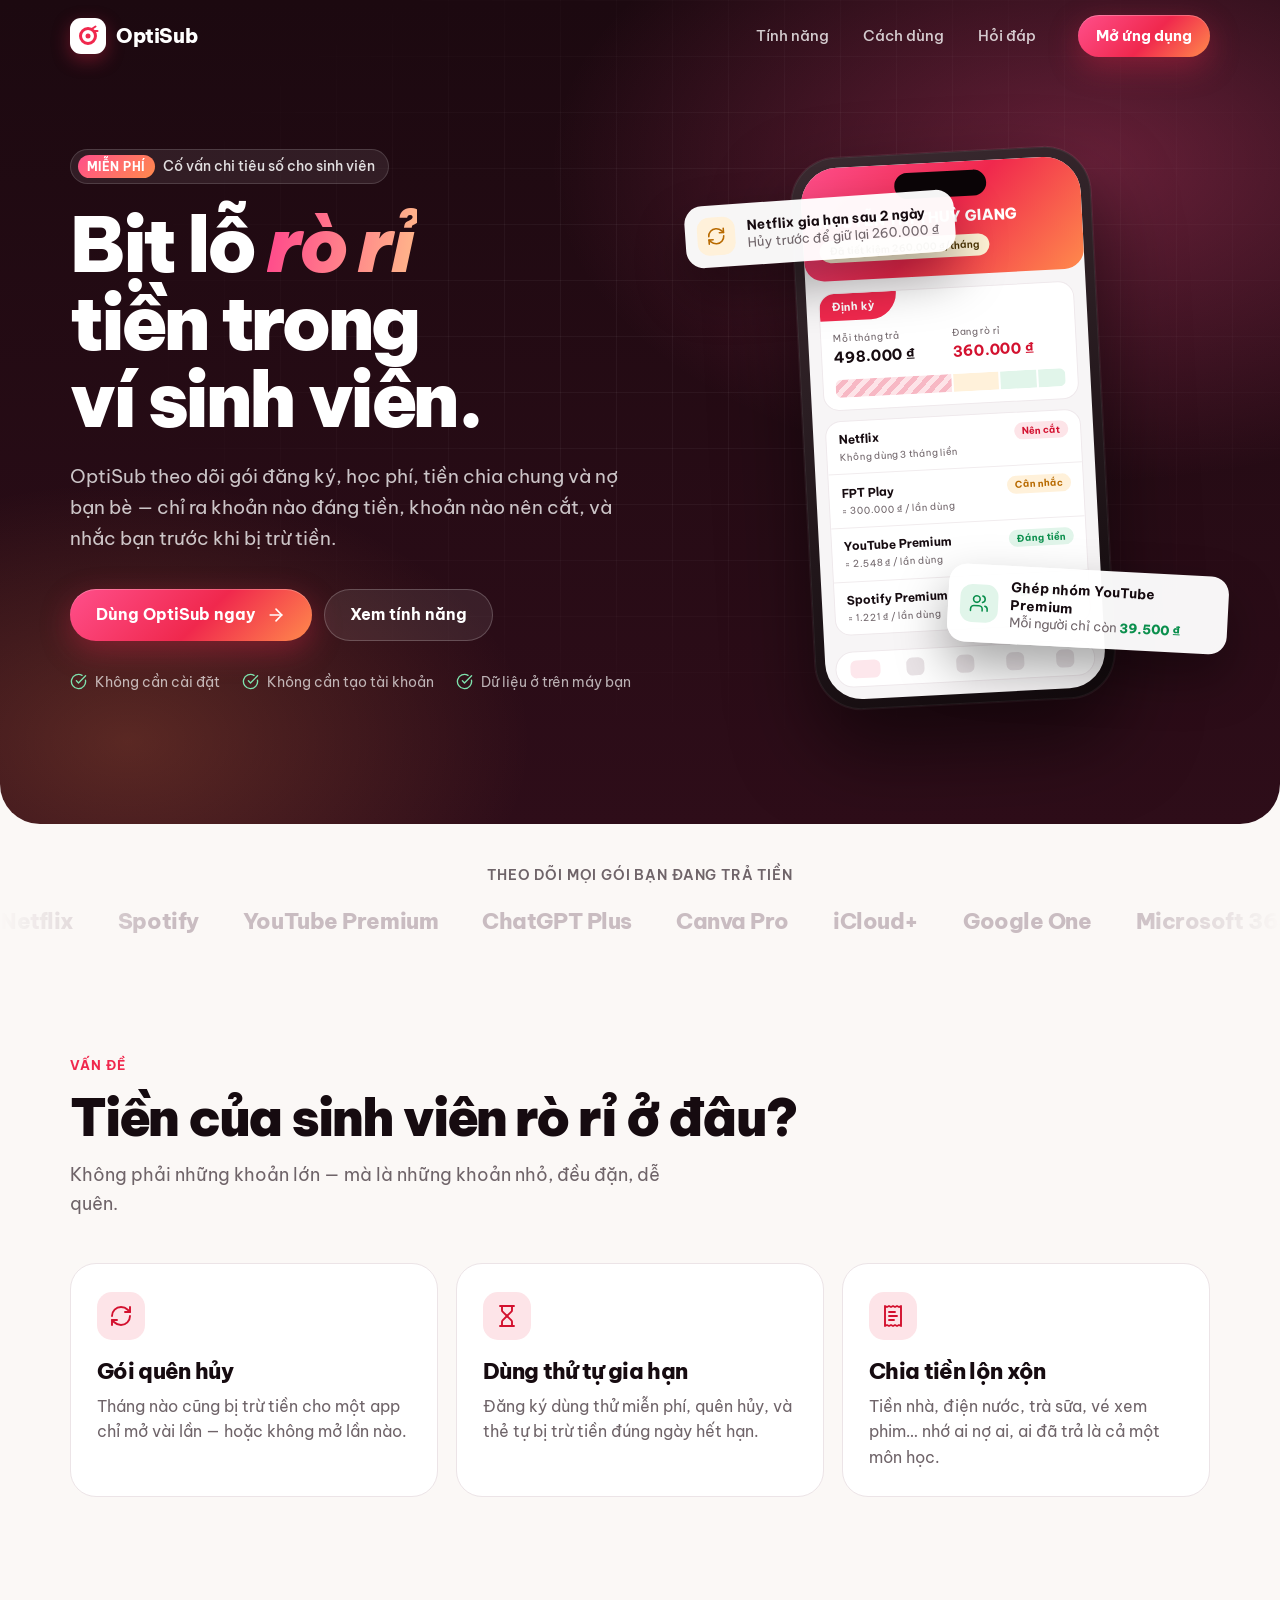
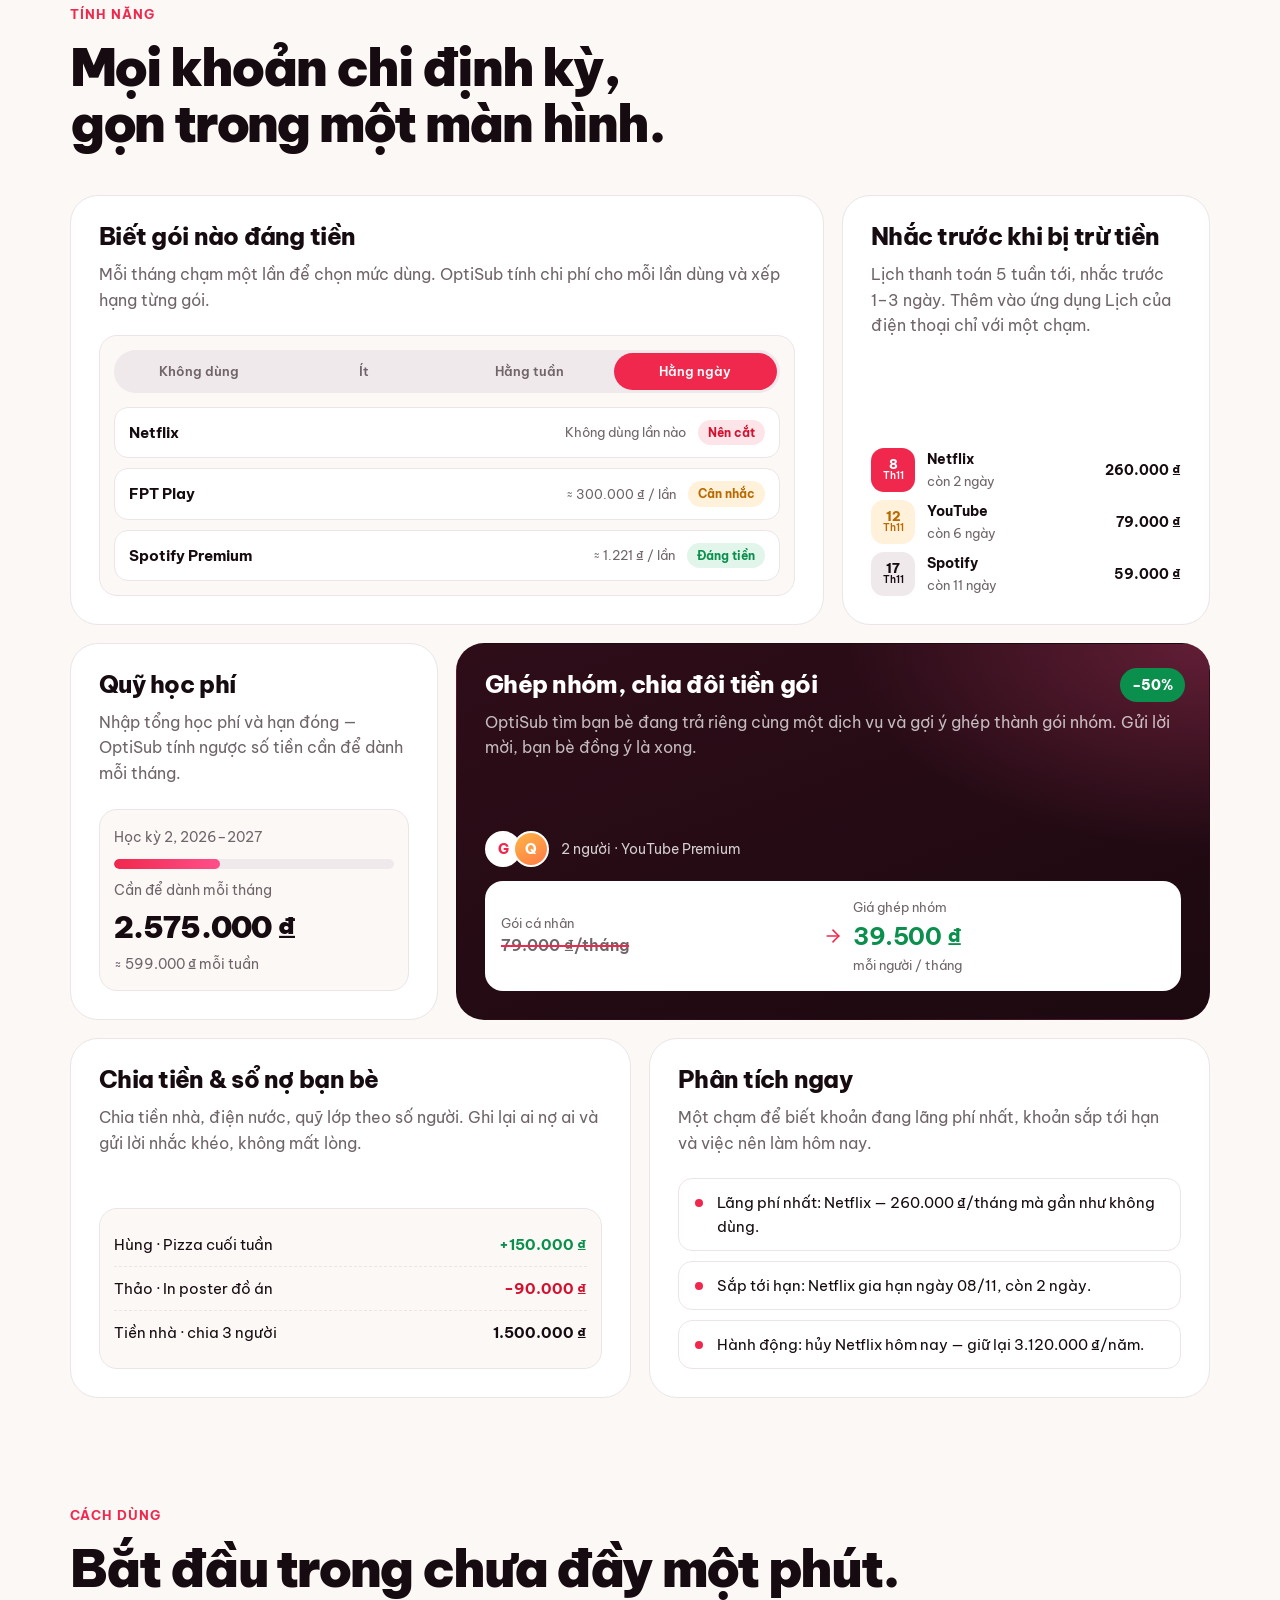
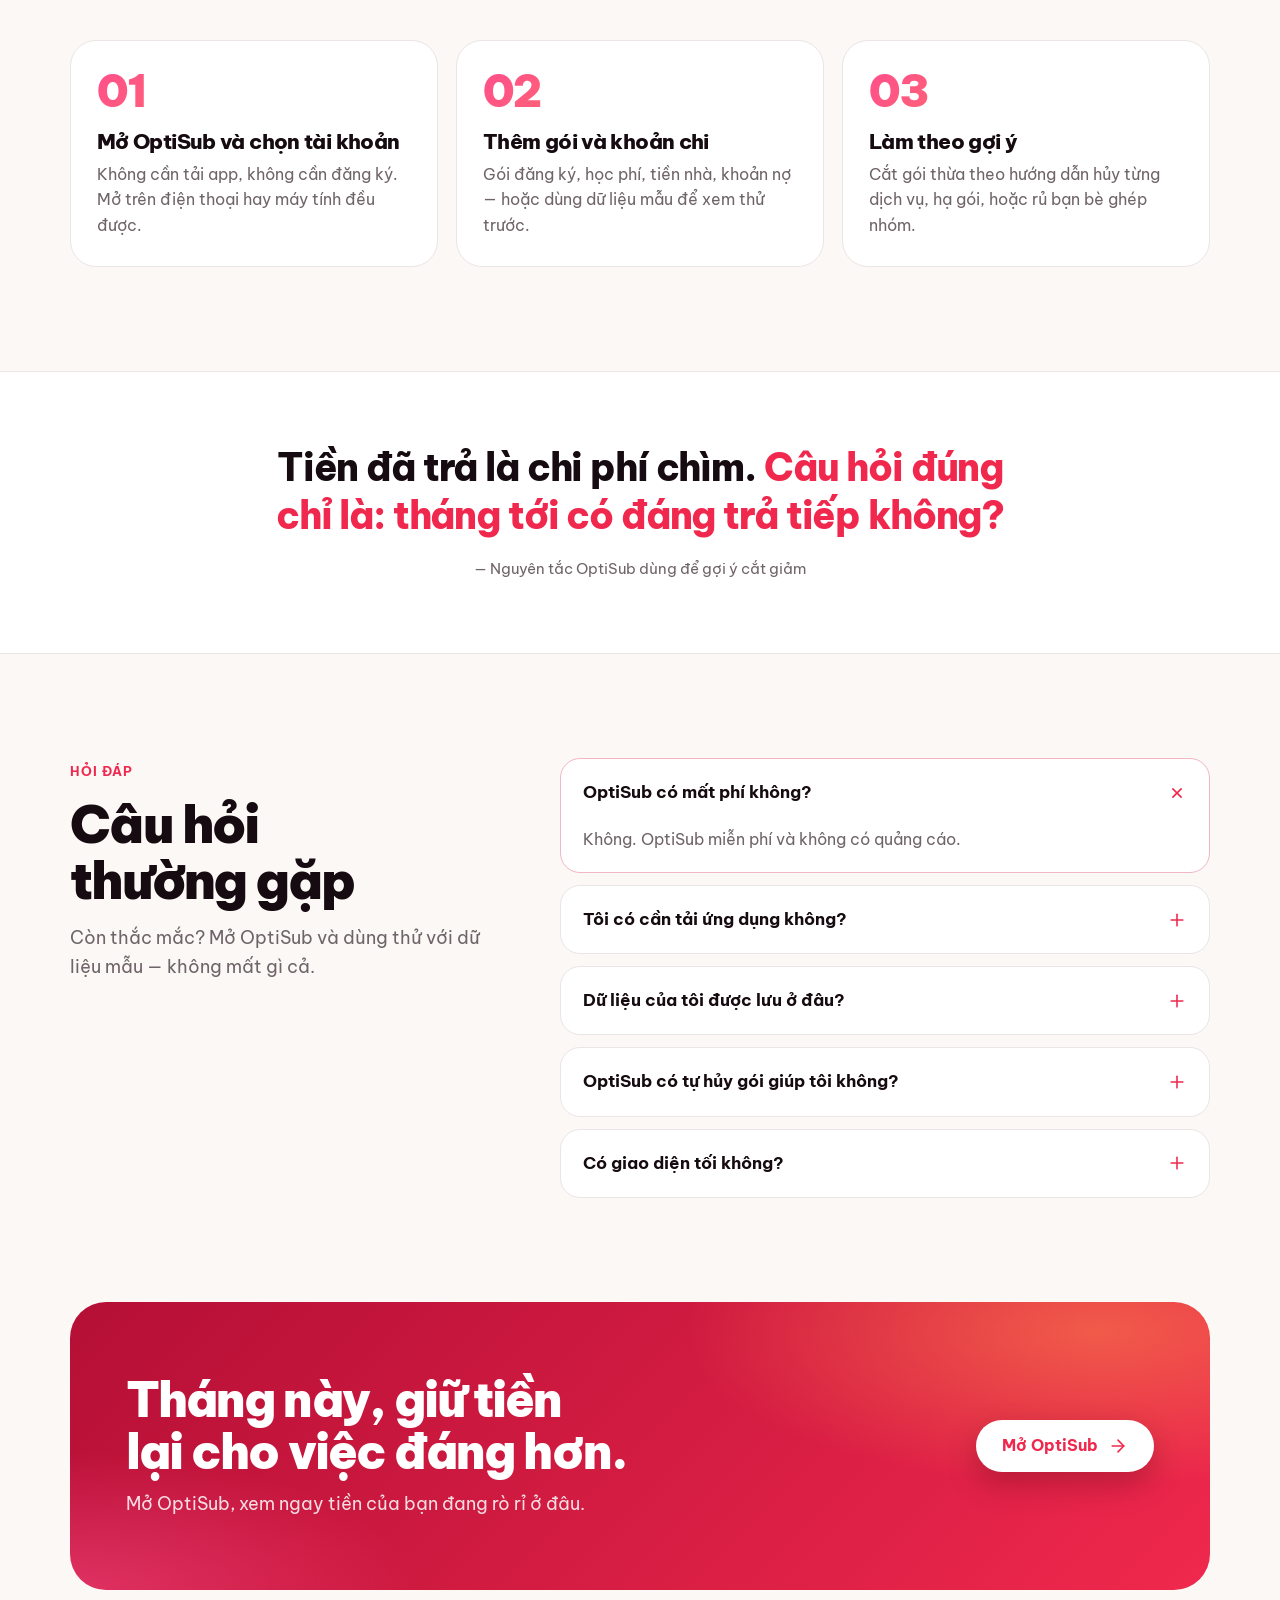
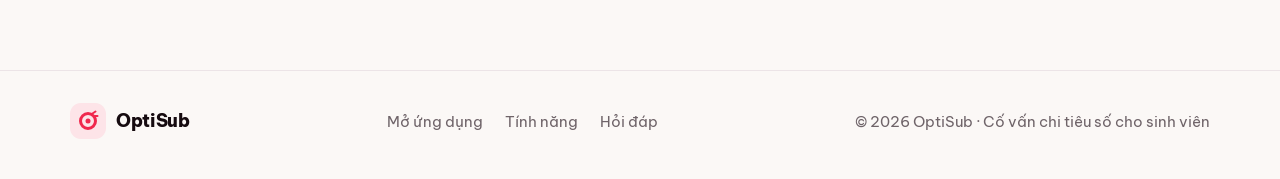
==== commit cedd3485: "Làm lại OptiSub: landing page, app nhiều màn có URL riêng, giao diện mới - Trang chủ (index.html) là" ====
--- a/index.html
+++ b/index.html
@@ -1,1850 +1,1590 @@
-<!DOCTYPE html>
+<!doctype html>
 <html lang="vi">
-<head>
-<meta charset="utf-8">
-<meta name="viewport" content="width=device-width, initial-scale=1, viewport-fit=cover">
-<title>OptiSub — Cố vấn chi tiêu số cho sinh viên</title>
-<link rel="preconnect" href="https://fonts.googleapis.com">
-<link rel="preconnect" href="https://fonts.gstatic.com" crossorigin>
-<link href="https://fonts.googleapis.com/css2?family=Be+Vietnam+Pro:wght@400;500;600;700;800&display=swap" rel="stylesheet">
-<style>
-:root{
-  --brand:#E8173F; --brand-2:#F5476A; --brand-deep:#C80F33; --brand-soft:#FDE7EC; --ring:#FBE4E9;
-  --hdr-a:#F0284D; --hdr-b:#FF4F8B; --hdr-c:#FF8A4C;
-  --bg:#FFFFFF; --surface:#FFFFFF; --surface-2:#F2F2F4; --ink:#16161A; --muted:#6B6B73; --line:#E8E8EC;
-  --accent:var(--brand); --accent-soft:var(--brand-soft); --on-accent:#FFFFFF;
-  --leak:#D3112F; --leak-soft:#FDE4E8; --warn:#B86A00; --warn-soft:#FFF1DA;
-  --ok:#0B8F4D; --ok-soft:#E1F5EA; --trial:#0C7D9C; --trial-soft:#DFF2F8;
-  --nav-bg:rgba(255,255,255,.92); --shadow:0 8px 28px rgba(22,22,26,.12);
-  color-scheme:light; box-sizing:border-box;
-  padding-bottom:env(safe-area-inset-bottom,0px);
-}
-@media (prefers-color-scheme: dark){
-  :root:not([data-theme="light"]){
-    --brand:#FF3B5F; --brand-2:#FF6782; --brand-deep:#E8173F; --brand-soft:#3A1720; --ring:#3A1C24;
-    --hdr-a:#B30D33; --hdr-b:#C2185B; --hdr-c:#D9542B;
-    --bg:#111114; --surface:#1B1B20; --surface-2:#26262C; --ink:#F1F1F4; --muted:#A0A0AA; --line:#2E2E35;
-    --on-accent:#FFFFFF; --leak:#FF6B80; --leak-soft:#3B1A21; --warn:#F2A93B; --warn-soft:#3A2C14;
-    --ok:#3CCB86; --ok-soft:#14321F; --trial:#55C6E3; --trial-soft:#13303A;
-    --nav-bg:rgba(30,30,36,.92); --shadow:0 8px 28px rgba(0,0,0,.45);
-    color-scheme:dark;
-  }
-}
-:root[data-theme="dark"]{
-  --brand:#FF3B5F; --brand-2:#FF6782; --brand-deep:#E8173F; --brand-soft:#3A1720; --ring:#3A1C24;
-  --hdr-a:#B30D33; --hdr-b:#C2185B; --hdr-c:#D9542B;
-  --bg:#111114; --surface:#1B1B20; --surface-2:#26262C; --ink:#F1F1F4; --muted:#A0A0AA; --line:#2E2E35;
-  --on-accent:#FFFFFF; --leak:#FF6B80; --leak-soft:#3B1A21; --warn:#F2A93B; --warn-soft:#3A2C14;
-  --ok:#3CCB86; --ok-soft:#14321F; --trial:#55C6E3; --trial-soft:#13303A;
-  --nav-bg:rgba(30,30,36,.92); --shadow:0 8px 28px rgba(0,0,0,.45);
-  color-scheme:dark;
-}
-*,*::before,*::after{box-sizing:inherit}
-html,body{background:var(--bg)}
-body{margin:0;color:var(--ink);font-family:"Be Vietnam Pro",system-ui,-apple-system,"Segoe UI",Roboto,sans-serif;font-size:15px;line-height:1.5;-webkit-font-smoothing:antialiased;-webkit-tap-highlight-color:transparent}
-button,input,select,textarea{font:inherit;color:inherit}
-.num{font-variant-numeric:tabular-nums}
-:focus-visible{outline:2px solid var(--brand);outline-offset:2px;border-radius:8px}
-svg.i{width:22px;height:22px;flex:none;fill:none;stroke:currentColor;stroke-width:1.8;stroke-linecap:round;stroke-linejoin:round}
-
-/* ===== Red header ===== */
-.hdr{position:relative;overflow:hidden;overflow:clip;background:linear-gradient(135deg,var(--hdr-b) 0%,var(--hdr-a) 48%,var(--hdr-c) 100%);color:#fff;padding-top:env(safe-area-inset-top,0px)}
-.hdr-deco{position:absolute;inset:0;width:100%;height:100%;pointer-events:none}
-.hdr-inner{position:relative;max-width:560px;margin:0 auto;padding:26px 20px 22px;display:flex;align-items:flex-start;gap:12px}
-.hdr-title{font-size:25px;font-weight:700;letter-spacing:-.01em;line-height:1.2;text-transform:uppercase;margin:0}
-.hdr-title.page{text-transform:none;font-size:26px}
-.badge{margin-top:12px;display:inline-flex;align-items:center;gap:8px;padding:5px 12px 5px 5px;border-radius:999px;border:0;cursor:pointer;background:linear-gradient(90deg,#FFE7B8,#FFF6E0);color:#4A3200;font-weight:600;font-size:13.5px;box-shadow:0 2px 6px rgba(120,0,20,.18)}
-.badge .em{width:26px;height:26px;border-radius:50%;background:linear-gradient(160deg,#F7A21B,#E36414);display:grid;place-items:center;font-size:15px}
-.badge svg{width:15px;height:15px;stroke-width:2.4}
-.hdr-sub{margin:8px 0 0;font-size:14px;opacity:.9}
-.hdr-actions{margin-left:auto;display:flex;gap:8px;flex:none}
-.hdr-inner>div:first-child{min-width:0;flex:1}
-.hdr-title.page{font-size:24px!important}
-@media (max-width:420px){.round{width:42px!important;height:42px!important}}
-.round{width:46px;height:46px;border-radius:50%;border:0;display:grid;place-items:center;cursor:pointer;background:rgba(255,255,255,.28);color:#fff;box-shadow:inset 0 0 0 1px rgba(255,255,255,.35)}
-.round.solid{background:#fff;color:var(--brand)}
-.round svg.i{width:23px;height:23px;stroke-width:2}
-.sync{font-size:12.5px;color:var(--muted);display:flex;align-items:center;justify-content:center;gap:6px;margin:28px 0 0}
-.sync i{width:7px;height:7px;border-radius:50%;background:var(--line);display:inline-block}
-.sync.on i{background:var(--ok)}
-
-/* notch tabs (Sinh viên) */
-.strip{position:relative;max-width:560px;margin:0 auto;display:flex;gap:4px;padding:0 6px;overflow-x:auto;scrollbar-width:none}
-.strip::-webkit-scrollbar{display:none}
-.strip button{flex:none;border:0;background:none;color:#fff;font-weight:600;font-size:15px;padding:13px 14px 15px;display:flex;align-items:center;gap:8px;cursor:pointer;border-radius:22px 22px 0 0;position:relative}
-.strip button svg.i{width:20px;height:20px}
-.strip button[aria-selected="true"]{background:var(--bg);color:var(--brand)}
-.strip button[aria-selected="true"]::before,.strip button[aria-selected="true"]::after{content:"";position:absolute;bottom:0;width:22px;height:22px;background:transparent;pointer-events:none}
-.strip button[aria-selected="true"]::before{left:-22px;border-bottom-right-radius:22px;box-shadow:8px 8px 0 8px var(--bg)}
-.strip button[aria-selected="true"]::after{right:-22px;border-bottom-left-radius:22px;box-shadow:-8px 8px 0 8px var(--bg)}
-.hdr.has-strip .hdr-inner{padding-bottom:16px}
-.hdr:not(.has-strip){border-radius:0 0 28px 28px}
-
-/* ===== Auth ===== */
-body.auth #nav{display:none}
-.hdr.auth-hdr{border-radius:0 0 36px 36px}
-.hdr.auth-hdr .hdr-inner{flex-direction:column;align-items:center;text-align:center;padding:44px 20px 92px}
-.logo{width:72px;height:72px;border-radius:24px;background:#fff;display:grid;place-items:center;box-shadow:0 8px 24px rgba(120,0,25,.25)}
-.logo svg{width:44px;height:44px}
-.auth-title{margin:16px 0 0;font-size:28px;font-weight:800;letter-spacing:-.02em}
-.auth-sub{margin:6px 0 0;opacity:.92;font-size:15px}
-.auth-card{position:relative;margin:-72px auto 0;max-width:528px;background:var(--surface);border:3px solid var(--ring);border-radius:28px;padding:18px 18px 22px;box-shadow:var(--shadow)}
-.auth-card form{display:grid;gap:14px;margin-top:4px}
-.pw{position:relative}
-.pw input{padding-right:48px !important}
-.pw .eye{position:absolute;right:8px;bottom:9px}
-.check{display:flex;align-items:center;gap:10px;font-size:14.5px;color:var(--ink);cursor:pointer}
-.check input{width:20px;height:20px;accent-color:var(--brand);margin:0}
-.auth-row{display:flex;justify-content:space-between;align-items:center;gap:8px;flex-wrap:wrap}
-.err{background:var(--leak-soft);color:var(--leak);border-radius:14px;padding:10px 12px;font-size:14px;font-weight:500}
-.auth-card .btn.primary{width:100%;padding:14px;font-size:16px}
-.devs{margin-top:22px}
-.devs h3{font-size:15px;color:var(--muted);font-weight:600;margin:0 4px 10px}
-.dev{display:flex;align-items:center;gap:12px;width:100%;border:3px solid var(--ring);background:var(--surface);border-radius:20px;padding:10px 14px;cursor:pointer;text-align:left;margin-bottom:10px}
-.dev .who{font-weight:700}
-.dev .u{font-size:13px;color:var(--muted)}
-.dev svg.i{margin-left:auto;color:var(--muted);width:18px;height:18px}
-.av{width:42px;height:42px;border-radius:50%;flex:none;display:grid;place-items:center;font-weight:700;color:#fff;background:linear-gradient(150deg,var(--brand),var(--brand-2));font-size:16px}
-.av.lg{width:72px;height:72px;font-size:28px}
-.round.av-btn{background:#fff;color:var(--brand);font-weight:800;font-size:17px}
-.auth-foot{margin:22px 8px 0;font-size:12.5px;color:var(--muted);text-align:center;line-height:1.55}
-.acc-top{display:flex;flex-direction:column;align-items:center;gap:6px;text-align:center;padding:4px 0 8px}
-.menu{display:grid;border:3px solid var(--ring);border-radius:20px;overflow:hidden}
-.menu button{display:flex;align-items:center;gap:12px;border:0;border-top:1.5px dashed var(--line);background:var(--surface);padding:14px 16px;font-size:15px;font-weight:600;cursor:pointer;text-align:left;color:var(--ink)}
-.menu button:first-child{border-top:0}
-.menu button.danger{color:var(--leak)}
-.menu button svg.i{width:20px;height:20px;color:var(--muted)}
-.menu button.danger svg.i{color:var(--leak)}
-
-/* ===== Layout ===== */
-main{max-width:560px;margin:0 auto;padding:20px 16px calc(env(safe-area-inset-bottom,0px) + 120px)}
-h1,h2,h3{margin:0;letter-spacing:-.015em}
-h2{font-size:22px;font-weight:700}
-h3{font-size:17px;font-weight:700}
-.sub{color:var(--muted);font-size:14px;margin:4px 0 0}
-.sec-head{display:flex;align-items:center;justify-content:space-between;gap:12px;flex-wrap:wrap;margin:30px 4px 14px}
-.sec-head:first-child{margin-top:4px}
-.link{border:0;background:none;color:var(--brand);font-weight:600;font-size:14px;cursor:pointer;padding:4px}
-
-.panel{background:var(--surface);border:3px solid var(--ring);border-radius:22px;padding:16px 18px}
-.grid{display:grid;gap:12px}
-.g2{grid-template-columns:1fr 1fr}
-
-/* ===== Buttons ===== */
-.btn{border:1.5px solid var(--line);background:var(--surface);padding:10px 16px;border-radius:999px;font-weight:600;font-size:14.5px;cursor:pointer;display:inline-flex;align-items:center;justify-content:center;gap:7px;text-decoration:none;color:var(--ink)}
-.btn.primary{background:var(--brand);border-color:var(--brand);color:#fff}
-.btn.soft{background:var(--brand-soft);border-color:var(--brand-soft);color:var(--brand)}
-.btn.outline{border-color:var(--ink);background:none}
-.btn.danger{color:var(--leak);border-color:var(--leak-soft);background:var(--leak-soft)}
-.btn.ghost{border-color:transparent;background:none;padding:6px 10px;color:var(--muted)}
-.btn.sm{padding:7px 13px;font-size:13.5px}
-.btn.lg{padding:13px 20px;font-size:16px}
-.btn[disabled]{opacity:.5;cursor:default}
-.btn svg.i{width:19px;height:19px}
-.row{display:flex;gap:8px;align-items:center;flex-wrap:wrap}
-.center{display:flex;justify-content:center;margin-top:22px}
-
-/* ===== Account-style card ===== */
-.acct{background:var(--surface);border:3px solid var(--ring);border-radius:24px;overflow:hidden}
-.acct-head{display:flex;align-items:center;gap:12px;min-height:58px}
-.acct-head .tag{align-self:stretch;display:flex;align-items:center;background:var(--brand);color:#fff;font-weight:700;font-size:19px;padding:0 44px 0 22px;border-bottom-right-radius:58px 52px}
-.acct-head .meta{font-weight:700;font-size:19px;letter-spacing:-.01em;padding-right:16px}
-.acct-cols{display:grid;grid-template-columns:1fr 2px 1fr;gap:16px;padding:22px 22px 8px}
-.acct-cols .sep{background:repeating-linear-gradient(to bottom,var(--ring) 0 5px,transparent 5px 9px);border-radius:2px}
-.acct-cols label{display:block;color:var(--muted);font-size:14.5px}
-.acct-cols .v{display:flex;align-items:center;gap:6px;margin-top:8px;white-space:nowrap;font-size:clamp(17px,5.2vw,21px);font-weight:700;letter-spacing:-.01em}
-.acct-cols .v.leak{color:var(--leak)}
-.eye{border:0;background:none;padding:2px;color:var(--muted);cursor:pointer;display:grid}
-.acct-btns{display:grid;grid-template-columns:1fr 1fr;gap:12px;padding:16px 22px 22px}
-.acct-btns .btn{padding:12px 8px;font-size:15px;white-space:nowrap}
-
-.flow{margin:12px 22px 0;display:flex;height:34px;border-radius:10px;overflow:hidden;gap:3px;background:var(--surface-2)}
-.flow-seg{min-width:6px;display:flex;align-items:center;padding:0 8px;font-size:11.5px;font-weight:600;white-space:nowrap;overflow:hidden;text-overflow:ellipsis;color:var(--ink);cursor:pointer;border:0;text-align:left}
-.flow-seg.ok{background:var(--ok-soft);color:var(--ok)}
-.flow-seg.unknown{background:var(--surface-2);color:var(--muted)}
-.flow-seg.trial{background:var(--trial-soft);color:var(--trial)}
-.flow-seg.warn{background:var(--warn-soft);color:var(--warn)}
-.flow-seg.kill{background:repeating-linear-gradient(135deg,var(--leak-soft) 0 7px,color-mix(in srgb,var(--leak) 22%,var(--leak-soft)) 7px 14px);color:var(--leak)}
-.flow-empty{flex:1;display:grid;place-items:center;color:var(--muted);font-size:13px}
-.legend{display:flex;gap:4px 10px;flex-wrap:wrap;margin:8px 22px 0;font-size:12px;color:var(--muted)}
-.legend span::before{content:"";display:inline-block;width:9px;height:9px;border-radius:3px;margin-right:5px;vertical-align:0;background:var(--c)}
-.saved-note{margin:12px 22px 0;font-size:13.5px;color:var(--ok);font-weight:600}
-.leak-line{margin:10px 22px 0;font-size:13.5px;color:var(--muted)}
-
-.ai-box{margin-top:14px;border-radius:20px;background:var(--brand-soft);padding:14px 16px;white-space:pre-wrap;font-size:14.5px;line-height:1.6;display:none}
-.ai-box.show{display:block}
-.ai-box .src{display:block;margin-top:8px;font-size:12px;color:var(--muted)}
-
-/* ===== Utilities row ===== */
-.utils{display:flex;gap:6px;overflow-x:auto;scrollbar-width:none;margin:0 -16px;padding:0 12px 4px}
-.utils::-webkit-scrollbar{display:none}
-.util{flex:none;width:92px;border:0;background:none;cursor:pointer;display:flex;flex-direction:column;align-items:center;gap:10px;text-align:center;font-size:14px;line-height:1.35;color:var(--ink);padding:4px 2px}
-.util .ico{width:42px;height:42px;display:grid;place-items:center;color:var(--ink);position:relative}
-.util .ico svg.i{width:30px;height:30px;stroke-width:1.6}
-.util .ico .acc{position:absolute;right:2px;top:0;width:15px;height:15px;color:var(--brand);stroke-width:2.6}
-
-/* ===== Segmented control ===== */
-.segc{display:grid;grid-template-columns:1fr 1fr;background:var(--surface-2);border-radius:999px;padding:5px;margin-bottom:14px}
-.segc button{border:0;background:none;padding:11px 8px;border-radius:999px;font-weight:600;font-size:15px;color:var(--muted);cursor:pointer}
-.segc button[aria-pressed="true"]{background:var(--surface);color:var(--ink);box-shadow:0 1px 4px rgba(0,0,0,.08)}
-
-/* ===== Alerts ===== */
-.alerts{display:grid;gap:10px}
-.alert{display:flex;gap:12px;align-items:center;padding:14px;border-radius:20px;background:var(--surface);border:3px solid var(--ring);position:relative}
-.alert::before{content:"";position:absolute;left:-3px;top:16px;bottom:16px;width:4px;border-radius:0 4px 4px 0;background:var(--c,var(--warn))}
-.alert .ic{font-size:20px;width:42px;height:42px;border-radius:14px;background:var(--surface-2);display:grid;place-items:center;flex:none}
-.alert .t{font-weight:600;line-height:1.35}
-.alert .d{font-size:13px;color:var(--muted);margin-top:2px}
-.alert .act{margin-left:auto;flex:none}
-.empty{padding:22px;text-align:center;color:var(--muted);border:2px dashed var(--line);border-radius:20px;font-size:14px}
-
-.stat .k{font-size:13.5px;color:var(--muted)}
-.stat .v{font-size:22px;font-weight:700;letter-spacing:-.02em;margin-top:4px}
-.stat .x{font-size:12.5px;color:var(--muted);margin-top:4px}
-
-/* ===== Item cards (with corner ribbon) ===== */
-.list{display:grid;gap:12px}
-.item{position:relative;background:var(--surface);border:3px solid var(--ring);border-radius:22px;padding:18px 18px 14px 22px;display:grid;gap:10px;grid-template-columns:1fr auto;align-items:center;overflow:hidden}
-.item::before{content:"";position:absolute;left:8px;top:18px;bottom:18px;width:3px;background:repeating-linear-gradient(to bottom,var(--ring) 0 5px,transparent 5px 9px)}
-.corner{position:absolute;right:-3px;top:-3px;padding:6px 18px 6px 30px;border-radius:0 22px 0 30px;font-style:italic;font-weight:700;font-size:13px;text-transform:uppercase;letter-spacing:.01em;color:#fff;background:var(--ok)}
-.corner.warn{background:var(--warn)} .corner.kill{background:var(--leak)} .corner.trial{background:var(--trial)} .corner.unknown{background:var(--muted)}
-.item.has-corner .item-name{padding-right:110px}
-.item-name{font-weight:700;font-size:17.5px;display:flex;align-items:center;gap:8px;flex-wrap:wrap}
-.item-meta{font-size:13.5px;color:var(--muted);margin-top:3px}
-.item-right{text-align:right}
-.item-price{font-weight:700;font-size:17px}
-.item-cpu{font-size:12.5px;color:var(--muted);font-weight:500}
-.item-foot{grid-column:1/-1;display:flex;gap:8px;align-items:center;flex-wrap:wrap;border-top:1.5px dashed var(--line);padding-top:12px}
-.chip{display:inline-flex;align-items:center;gap:4px;font-size:12px;font-weight:600;padding:3px 10px;border-radius:999px;background:var(--surface-2);color:var(--muted)}
-.chip.ok{background:var(--ok-soft);color:var(--ok)} .chip.warn{background:var(--warn-soft);color:var(--warn)}
-.chip.kill{background:var(--leak-soft);color:var(--leak)} .chip.trial{background:var(--trial-soft);color:var(--trial)}
-.uses{display:flex;align-items:center;border-radius:999px;background:var(--surface-2);overflow:hidden}
-.uses button{border:0;background:none;width:36px;height:34px;cursor:pointer;font-weight:700;font-size:16px;color:var(--brand)}
-.uses span{min-width:78px;text-align:center;font-size:13px;font-weight:600}
-.spark{display:flex;gap:3px;align-items:flex-end;height:22px}
-.spark i{width:7px;border-radius:2px;background:var(--line)}
-.spark i.has{background:var(--brand)}
-.tip{font-size:13.5px;color:var(--ink);background:var(--surface-2);border-radius:14px;padding:10px 12px;grid-column:1/-1}
-
-.kill-zone{border:3px solid var(--leak-soft);background:linear-gradient(180deg,var(--leak-soft),var(--surface) 70%);border-radius:24px;padding:18px}
-.kill-zone h3{color:var(--leak)}
-.kill-card{display:flex;align-items:center;gap:12px;flex-wrap:wrap;background:var(--surface);border:1.5px solid var(--leak-soft);border-radius:18px;padding:12px 14px;margin-top:10px}
-.kill-card .n{font-weight:700}
-.kill-card .m{font-size:13px;color:var(--muted)}
-.kill-card .btn{margin-left:auto}
-.mind{font-size:13px;color:var(--muted);margin-top:12px;line-height:1.55}
-
-/* ===== Calendar ===== */
-.cal{background:var(--surface);border:3px solid var(--ring);border-radius:22px;overflow:hidden}
-.cal-row{display:grid;grid-template-columns:62px 1fr;gap:12px;align-items:center;padding:13px 16px;border-top:1.5px dashed var(--line)}
-.cal-row:first-child{border-top:0}
-.cal-date{width:54px;height:54px;border-radius:16px;background:var(--surface-2);display:grid;place-items:center;text-align:center;font-weight:700;font-size:17px;line-height:1.05}
-.cal-date small{display:block;font-weight:500;color:var(--muted);font-size:11px}
-.cal-row.soon .cal-date{background:var(--warn-soft);color:var(--warn)}
-.cal-row.late .cal-date{background:var(--brand);color:#fff}
-.cal-row.late .cal-date small{color:#fff}
-.cal-main{display:flex;justify-content:space-between;gap:10px;align-items:flex-start}
-.cal-amt{font-weight:700;white-space:nowrap}
-
-.bar{height:10px;border-radius:6px;background:var(--surface-2);overflow:hidden;margin:12px 0 6px}
-.bar i{display:block;height:100%;background:linear-gradient(90deg,var(--brand),var(--brand-2));border-radius:6px}
-
-.debt-tot{display:grid;grid-template-columns:1fr 1fr;gap:12px}
-.debt-tot .v{font-size:21px;font-weight:700;margin-top:4px}
-.owe{color:var(--leak)} .owed{color:var(--ok)}
-.done{opacity:.55}
-.done .item-name{text-decoration:line-through}
-
-/* ===== Chat ===== */
-.chat{display:flex;flex-direction:column;gap:10px;min-height:240px}
-.msg{max-width:88%;padding:11px 14px;border-radius:20px;white-space:pre-wrap;font-size:14.5px;line-height:1.6}
-.msg.u{align-self:flex-end;background:var(--brand);color:#fff;border-bottom-right-radius:6px}
-.msg.a{align-self:flex-start;background:var(--surface-2);border-bottom-left-radius:6px}
-.chat-in{display:flex;gap:8px;margin-top:14px;position:sticky;bottom:calc(env(safe-area-inset-bottom,0px) + 104px);background:var(--bg);padding:6px 0}
-.chat-in textarea{flex:1;resize:none;border:1.5px solid var(--line);background:var(--surface);border-radius:24px;padding:12px 16px;min-height:48px;max-height:140px}
-.chat-in .btn{width:48px;height:48px;padding:0}
-.quick{display:flex;gap:8px;overflow-x:auto;scrollbar-width:none;margin:0 -16px 14px;padding:0 16px}
-.quick::-webkit-scrollbar{display:none}
-.quick .btn{flex:none}
-
-/* ===== Bottom nav ===== */
-.nav{position:fixed;left:50%;transform:translateX(-50%);bottom:calc(env(safe-area-inset-bottom,0px) + 10px);width:calc(100% - 24px);max-width:536px;z-index:20;display:grid;grid-template-columns:repeat(5,1fr);padding:8px 4px;border-radius:30px;background:var(--nav-bg);backdrop-filter:blur(16px);-webkit-backdrop-filter:blur(16px);box-shadow:var(--shadow);border:1px solid var(--line)}
-.nav button{border:0;background:none;display:flex;flex-direction:column;align-items:center;gap:4px;padding:4px 0;cursor:pointer;color:var(--ink);font-size:12.5px;font-weight:500}
-.nav .ni{position:relative;width:40px;height:36px;display:grid;place-items:center}
-.nav .ni svg.i{width:27px;height:27px;stroke-width:1.6}
-.nav button[aria-current="page"]{color:var(--brand)}
-.nav button[aria-current="page"] .ni{border:2px solid var(--brand);border-radius:6px;width:36px;height:34px}
-.nav button[aria-current="page"] .ni svg.i{width:22px;height:22px;stroke-width:2.2}
-.nav .dot{position:absolute;top:-6px;right:-8px;min-width:20px;height:20px;padding:0 5px;border-radius:10px;background:var(--brand);color:#fff;font-size:11.5px;font-weight:700;line-height:20px;text-align:center;border:2px solid var(--surface)}
-
-/* ===== Dialog as bottom sheet ===== */
-dialog{border:0;padding:0;width:100%;max-width:560px;max-height:88vh;margin:auto auto 0;border-radius:28px 28px 0 0;background:var(--surface);color:var(--ink);box-shadow:0 -10px 40px rgba(0,0,0,.2);padding-bottom:env(safe-area-inset-bottom,0px)}
-@media (min-width:700px){dialog{margin:auto;border-radius:28px;padding-bottom:0}}
-dialog::backdrop{background:rgba(20,8,12,.5)}
-.dlg-head{display:flex;align-items:center;justify-content:space-between;padding:12px 18px 12px;position:sticky;top:0;background:var(--surface);z-index:1}
-.dlg-head::before{content:"";position:absolute;left:50%;top:7px;width:40px;height:4px;margin-left:-20px;border-radius:2px;background:var(--line)}
-.dlg-head h3{margin-top:10px}
-.dlg-body{padding:6px 18px 12px;display:grid;gap:12px}
-.dlg-foot{display:flex;gap:8px;justify-content:flex-end;padding:10px 18px 18px;flex-wrap:wrap}
-label.f{display:grid;gap:6px;font-size:13.5px;font-weight:600;color:var(--muted)}
-label.f input,label.f select,label.f textarea{border:1.5px solid var(--line);background:var(--surface-2);border-radius:14px;padding:11px 13px;font-weight:500;color:var(--ink);font-size:16px;width:100%}
-label.f input:focus,label.f select:focus,label.f textarea:focus{border-color:var(--brand);outline:none}
-label.f textarea{min-height:200px;font-size:14px;line-height:1.55}
-.f2{display:grid;grid-template-columns:1fr 1fr;gap:10px}
-.f3{display:grid;grid-template-columns:1fr 1fr 1fr;gap:10px}
-.hint{font-size:12.5px;color:var(--muted);font-weight:400}
-.steps{margin:0;padding-left:20px;font-size:14px;line-height:1.65}
-.seg{display:inline-flex;background:var(--surface-2);border-radius:999px;padding:3px}
-.seg button{border:0;background:none;padding:6px 12px;border-radius:999px;cursor:pointer;font-size:13px;font-weight:600;color:var(--muted)}
-.seg button[aria-pressed="true"]{background:var(--surface);color:var(--brand);box-shadow:0 1px 3px rgba(0,0,0,.08)}
-
-.toast{position:fixed;left:50%;bottom:calc(env(safe-area-inset-bottom,0px) + 104px);transform:translateX(-50%) translateY(16px);opacity:0;background:var(--ink);color:var(--bg);padding:12px 16px;border-radius:18px;font-size:14px;width:max-content;max-width:min(520px,92vw);transition:.25s;pointer-events:none;z-index:50;line-height:1.5}
-.toast.show{opacity:1;transform:translateX(-50%) translateY(0)}
-@media (prefers-reduced-motion:reduce){.toast{transition:none}}
-.round{position:relative}
-.round .dot{position:absolute;top:-4px;right:-4px;min-width:20px;height:20px;padding:0 5px;border-radius:10px;background:#FFD43B;color:#3A2600;font-size:11.5px;font-weight:800;line-height:20px;text-align:center}
-.push{position:fixed;left:50%;top:calc(env(safe-area-inset-top,0px) + 10px);transform:translate(-50%,-140%);width:calc(100% - 20px);max-width:520px;z-index:60;display:flex;gap:12px;align-items:flex-start;text-align:left;border:0;cursor:pointer;padding:12px 14px;border-radius:22px;background:var(--nav-bg);backdrop-filter:blur(18px);-webkit-backdrop-filter:blur(18px);box-shadow:0 10px 34px rgba(0,0,0,.22);color:var(--ink);transition:transform .35s cubic-bezier(.2,.9,.3,1.2)}
-.push.show{transform:translate(-50%,0)}
-.push:not(.show){transform:translate(-50%,calc(-100% - 40px));visibility:hidden;transition:transform .35s,visibility 0s linear .35s}
-.hdr.auth-hdr .hdr-inner>div:first-child{flex:none}
-.badge{white-space:nowrap;max-width:100%}
-.push .pi{width:38px;height:38px;border-radius:10px;background:var(--brand);display:grid;place-items:center;flex:none}
-.push .pi svg{width:24px;height:24px}
-.push .pm{display:flex;justify-content:space-between;font-size:12.5px;color:var(--muted);gap:8px}
-.push .pt{font-weight:700;font-size:14.5px;margin-top:1px}
-.push .pb{font-size:13.5px;color:var(--ink);opacity:.85}
-@media (prefers-reduced-motion:reduce){.push{transition:none}}
-.freq{display:flex;background:var(--surface-2);border-radius:999px;padding:3px;gap:2px;flex:1 1 100%}
-.freq button{flex:1;border:0;background:none;padding:7px 4px;border-radius:999px;font-size:12.5px;font-weight:600;color:var(--muted);cursor:pointer;white-space:nowrap}
-.freq button[aria-pressed="true"]{background:var(--brand);color:#fff}
-.smart{position:relative;overflow:hidden;margin-top:16px;border-radius:26px;padding:18px;color:#fff;background:radial-gradient(120% 140% at 100% 0%,#FF5A7A 0%,transparent 55%),linear-gradient(150deg,#5A0B24 0%,#B5103A 60%,#E8173F 100%);box-shadow:0 12px 30px rgba(180,16,58,.35)}
-.smart::after{content:"";position:absolute;right:-30px;top:-30px;width:140px;height:140px;border-radius:50%;background:rgba(255,255,255,.08);pointer-events:none}
-.smart-top{display:flex;align-items:center;gap:8px;font-weight:700;font-size:13px;letter-spacing:.02em}
-.smart-top .tag2{display:inline-flex;align-items:center;gap:6px;background:rgba(255,255,255,.18);border:1px solid rgba(255,255,255,.3);padding:4px 10px;border-radius:999px}
-.smart-top .cnt{margin-left:auto;opacity:.8;font-weight:600}
-.smart-msg{margin:12px 0 0;font-size:16px;font-weight:600;line-height:1.45}
-.smart .avs{display:flex;margin-top:12px}
-.smart .avs .av{width:34px;height:34px;font-size:13px;border:2px solid #fff;margin-left:-8px;background:linear-gradient(150deg,#FFB547,#FF7A45)}
-.smart .avs .av:first-child{margin-left:0;background:#fff;color:var(--brand)}
-.smart .avs .more{margin-left:8px;align-self:center;font-size:13px;opacity:.9}
-.cmp{margin-top:14px;background:#fff;color:#16161A;border-radius:18px;padding:12px 14px;display:grid;grid-template-columns:1fr auto 1fr;align-items:center;gap:8px;position:relative}
-.cmp small{display:block;font-size:12px;color:#6B6B73;font-weight:500}
-.cmp s{font-size:15px;color:#6B6B73;font-weight:600;text-decoration-thickness:2px;text-decoration-color:#E8173F}
-.cmp b{font-size:21px;color:#0B8F4D;letter-spacing:-.02em;display:block;line-height:1.15}
-.cmp .arr{font-size:20px;color:#E8173F;font-weight:800}
-.cmp .pct{position:absolute;top:-10px;right:12px;background:#0B8F4D;color:#fff;font-weight:800;font-size:12.5px;padding:3px 9px;border-radius:999px}
-.smart .row{margin-top:14px}
-.smart .btn.cta{background:#fff;color:var(--brand);border-color:#fff;font-weight:700;flex:1}
-.smart .btn.ghost2{background:rgba(255,255,255,.14);border-color:rgba(255,255,255,.35);color:#fff;flex:1}
-.smart .fine{margin:10px 0 0;font-size:11.5px;opacity:.78;line-height:1.45}
-.smart .sent{margin-top:10px;font-size:13px;background:rgba(255,255,255,.14);border-radius:12px;padding:8px 10px}
-.smart .nxt{position:relative;z-index:1;background:none;border:0;color:#fff;font-weight:600;font-size:13px;opacity:.9;cursor:pointer;padding:6px 0 0}
-.dev[aria-pressed="true"]{border-color:var(--brand);background:var(--brand-soft)}
-.dev .tick{margin-left:auto;width:24px;height:24px;border-radius:50%;border:2px solid var(--line);display:grid;place-items:center;font-size:13px;color:#fff;flex:none}
-.dev[aria-pressed="true"] .tick{background:var(--brand);border-color:var(--brand)}
-.pick{display:flex;flex-wrap:wrap;gap:8px}
-.inv{border:3px solid var(--ok-soft);background:linear-gradient(180deg,var(--ok-soft),var(--surface) 75%);border-radius:22px;padding:14px 16px;display:grid;gap:10px}
-.inv .t{font-weight:700;font-size:15.5px}
-.inv .d{font-size:13.5px;color:var(--muted)}
-.inv .row .btn{flex:1}
-.convs{display:grid;gap:10px;grid-template-columns:minmax(0,1fr)}
-.conv{display:flex;align-items:center;gap:12px;width:100%;border:3px solid var(--ring);background:var(--surface);border-radius:20px;padding:10px 14px;cursor:pointer;text-align:left;color:var(--ink)}
-.conv .mid{flex:1;min-width:0}
-.conv .who{font-weight:700}
-.conv .last{font-size:13.5px;color:var(--muted);white-space:nowrap;overflow:hidden;text-overflow:ellipsis}
-.conv .side{display:grid;justify-items:end;gap:4px;font-size:12px;color:var(--muted)}
-.conv .un{min-width:20px;height:20px;padding:0 6px;border-radius:10px;background:var(--brand);color:#fff;font-size:11.5px;font-weight:700;line-height:20px;text-align:center}
-.conv.unread .last{color:var(--ink);font-weight:600}
-.chat-head{display:flex;align-items:center;gap:10px;margin:0 0 12px}
-.chat-head .back{border:0;background:var(--surface-2);width:40px;height:40px;border-radius:50%;font-size:22px;cursor:pointer;color:var(--ink)}
-.chat-head .who{font-weight:700}
-.chat-head .u{font-size:13px;color:var(--muted)}
-.thread{display:flex;flex-direction:column;gap:8px;min-height:220px;padding-bottom:8px}
-.bub{max-width:82%;padding:9px 13px;border-radius:20px;white-space:pre-wrap;font-size:14.5px;line-height:1.5;word-wrap:break-word}
-.bub.me{align-self:flex-end;background:var(--brand);color:#fff;border-bottom-right-radius:6px}
-.bub.them{align-self:flex-start;background:var(--surface-2);border-bottom-left-radius:6px}
-.bub time{display:block;font-size:11px;opacity:.7;margin-top:3px}
-.bub.card{background:var(--surface);color:var(--ink);border:3px solid var(--ring);max-width:88%}
-.bub.card.me{border-color:var(--brand-soft)}
-.bub.card .ct{font-weight:700;margin-bottom:4px}
-.bub.card .row{margin-top:10px}
-.bub.card .row .btn{flex:1}
-.sysmsg{align-self:center;font-size:12.5px;color:var(--muted);background:var(--surface-2);padding:5px 12px;border-radius:999px;text-align:center;max-width:90%}
-.compose{position:sticky;bottom:calc(env(safe-area-inset-bottom,0px) + 98px);background:var(--bg);padding:8px 0 4px;display:grid;gap:8px}
-.compose .qa{display:flex;gap:8px;overflow-x:auto;scrollbar-width:none}
-.compose .qa .btn{flex:none}
-.compose .in{display:flex;gap:8px}
-.compose textarea{flex:1;resize:none;border:1.5px solid var(--line);background:var(--surface);border-radius:24px;padding:12px 16px;min-height:48px;max-height:120px;font-size:15px}
-.compose .in .btn{width:48px;height:48px;padding:0;flex:none}
-.inv-banner{display:flex;align-items:center;gap:12px;background:var(--ok-soft);border-radius:18px;padding:12px 14px;margin-bottom:14px;font-weight:600;font-size:14px}
-.inv-banner .btn{margin-left:auto}
-div.f{display:grid;gap:8px;font-size:13.5px;font-weight:600;color:var(--muted)}
-.f2>*,.f3>*{min-width:0}
-label.f input,label.f select{min-width:0;max-width:100%}
-.pick button{display:flex;align-items:center;gap:8px;border:1.5px solid var(--line);background:var(--surface);border-radius:999px;padding:5px 12px 5px 5px;cursor:pointer;font-size:14px;font-weight:600;color:var(--ink)}
-.pick button .av{width:28px;height:28px;font-size:12px}
-.pick button[aria-pressed="true"]{border-color:var(--brand);background:var(--brand-soft);color:var(--brand)}
-.share-in{display:flex;gap:8px}
-.share-in input{flex:1;min-width:0;border:1.5px solid var(--line);background:var(--surface-2);border-radius:14px;padding:11px 13px;font-size:16px;font-weight:500;color:var(--ink)}
-.share-in input:focus{border-color:var(--brand);outline:none}
-.share-in .btn{flex:none}
-.pick .chip2{display:inline-flex;align-items:center;gap:8px;border-radius:999px;padding:4px 6px 4px 4px;font-size:14px;font-weight:600;border:1.5px solid var(--brand);background:var(--brand-soft);color:var(--brand)}
-.pick .chip2.guest{border-color:var(--line);border-style:dashed;background:var(--surface-2);color:var(--ink)}
-.pick .chip2 .av{width:28px;height:28px;font-size:12px}
-.pick .chip2.guest .av{background:var(--muted)}
-.pick .chip2 small{font-weight:500;color:var(--muted);font-size:12px}
-.pick .chip2 .x{border:0;background:none;padding:0 6px;font-size:16px;line-height:1;color:inherit;cursor:pointer}
-.sugs{display:flex;flex-wrap:wrap;gap:6px;align-items:center;font-size:12.5px;font-weight:500}
-.sugs button{border:1px solid var(--line);background:var(--surface);border-radius:999px;padding:4px 10px;font-size:13px;cursor:pointer;color:var(--ink)}
-.share-err{color:var(--leak);font-size:13px;font-weight:500}
-.check.sm{font-size:13.5px;font-weight:500;color:var(--ink)}
-.check.sm input{width:18px;height:18px}
-.pick-sum{font-size:13.5px;color:var(--muted);margin-top:2px}
-.notif-tip{background:var(--surface-2);border-radius:16px;padding:12px 14px;font-size:13.5px;line-height:1.55}
-@media (max-width:420px){
-  .hdr-title{font-size:22px}
-  .acct-head .tag,.acct-head .meta{font-size:17px}
-  .item{grid-template-columns:1fr}
-  .item-right{text-align:left}
-  .f3{grid-template-columns:1fr 1fr}
-}
-</style>
-</head>
-<body>
-<header class="hdr" id="hdr"></header>
-<main id="view"></main>
-<nav class="nav" id="nav" aria-label="Điều hướng chính"></nav>
-<dialog id="dlg"></dialog>
-<div class="toast" id="toast" role="status" aria-live="polite"></div>
-<button class="push" id="push" data-act="notifs" aria-live="polite"></button>
-
-<script>
-/* ============ Helpers ============ */
-const $ = (s, r=document) => r.querySelector(s);
-const NF = new Intl.NumberFormat('vi-VN');
-const money = n => NF.format(Math.round(n||0)) + ' ₫';
-const esc = s => String(s ?? '').replace(/[&<>"']/g, c => ({'&':'&amp;','<':'&lt;','>':'&gt;','"':'&quot;',"'":'&#39;'}[c]));
-const uid = () => Math.random().toString(36).slice(2,10);
-const pad = n => String(n).padStart(2,'0');
-const iso = d => `${d.getFullYear()}-${pad(d.getMonth()+1)}-${pad(d.getDate())}`;
-const parseD = s => { if(!s) return null; const [y,m,d] = s.split('-').map(Number); return new Date(y, m-1, d); };
-const today = () => { const t = new Date(); t.setHours(0,0,0,0); return t; };
-const addDays = (d,n) => { const x = new Date(d); x.setDate(x.getDate()+n); return x; };
-const addMonths = (d,n) => { const x = new Date(d); const day = x.getDate(); x.setDate(1); x.setMonth(x.getMonth()+n); const last = new Date(x.getFullYear(), x.getMonth()+1, 0).getDate(); x.setDate(Math.min(day,last)); return x; };
-const daysUntil = s => { const d = parseD(s); return d ? Math.round((d - today())/864e5) : null; };
-const ym = d => `${d.getFullYear()}-${pad(d.getMonth()+1)}`;
-const monthKey = back => ym(addMonths(new Date(today().getFullYear(), today().getMonth(), 1), -back));
-const fmtDate = s => { const d = parseD(s); return d ? `${pad(d.getDate())}/${pad(d.getMonth()+1)}` : '—'; };
-const weekday = s => ['CN','T2','T3','T4','T5','T6','T7'][parseD(s).getDay()];
-const whenText = n => n === 0 ? 'hôm nay' : n === 1 ? 'ngày mai' : n > 1 ? `còn ${n} ngày` : `quá ${-n} ngày`;
-
-/* ============ State ============ */
-const LEGACY_KEY = 'optisub.v1';
-const ACC_KEY = 'optisub.accounts';
-const SES_KEY = 'optisub.session';
-const emptyState = () => ({v:1, updatedAt:0, subs:[], tuition:[], bills:[], debts:[], savedFromCancels:0, cancelled:[], seenWelcome:false});
-const readJSON = (store, k) => { try { return JSON.parse(store.getItem(k)); } catch(e){ return null; } };
-const writeJSON = (store, k, v) => { try { store.setItem(k, JSON.stringify(v)); } catch(e){} };
-let state = emptyState();
-/* Chỉ 6 tài khoản demo dưới đây được đăng nhập. Mật khẩu chỉ lưu dạng băm (PBKDF2). */
-const ALLOWED_ACCOUNTS = [
-  {"id": "demo-1", "username": "giang.nguyen", "displayName": "Nguyễn Thị Thuỳ Giang", "salt": "/J6qLcJ7EXwIcFfw/C5ffw==", "hash": "bxC3NnXB5nl9dODw+Y//XGAS57TvqqjGmFuVPwze2q0=", "kind": 1},
-  {"id": "demo-2", "username": "vy.tran", "displayName": "Trần Phan Tường Vy", "salt": "YwrdioVP+5sCOgbvc7EsXw==", "hash": "yVOULMHZ1T+HJNGd733P6XIVaXfjNzGDJ0Tn2gJMDuY=", "kind": 2},
-  {"id": "demo-3", "username": "nhi.tran", "displayName": "Trần Mai Nhi", "salt": "XZwJPL1Z7dVbG03Vpvh4OA==", "hash": "5fH6cqeAWg4LZvZ2G1zQ7To5e7W6hJU4ZGPUBHc7qjY=", "kind": 3},
-  {"id": "demo-4", "username": "quang.le", "displayName": "Lê Văn Quang", "salt": "tbQWqGvaE/ufqBPGuDY8LQ==", "hash": "9mis1r5iqqpCkcuXSrX4rKK9GyFtcudluADOQa4Qmyc=", "kind": 4},
-  {"id": "demo-5", "username": "nam.huynh", "displayName": "Huỳnh Ngọc Nguyễn Hải Nam", "salt": "Up5ran02o/5fqPKvSGt6qg==", "hash": "S8pjG5vipfIDz1xMGLhdmeITOzRG1AunxGYmm9+u6AU=", "kind": 5},
-  {"id": "demo-6", "username": "minh.nguyen", "displayName": "Nguyễn Trường Minh", "salt": "KXAVbuzYCQ3B+I/Ueh49dA==", "hash": "1oEgHS7UrWFRdMq6uic0RIjgFdVH2IBG3cckOWz8AHk=", "kind": 6}
-];
-let accounts = ALLOWED_ACCOUNTS.map(a => ({...a}));
-let current = null;
-let authMode = 'login', authErr = '', authBusy = false, authFails = 0, authLockUntil = 0, showPw = false, prefillUser = '';
-let claudeName = '';
-const cloud = {db:null, cid:null, legacy:null};
-let cloudReadyResolve; const cloudReady = new Promise(r => cloudReadyResolve = r);
-const liveAccounts = () => accounts.filter(a => !a.deleted);
-const stateKey = () => 'optisub.v1.' + current.id;
-let tab = 'overview';
-let sub = 'tuition';
-let ovSeg = 'alerts';
-
-let syncOn = false, syncText = '';
-let hideAmt = (() => { try { return localStorage.getItem('optisub.hide') === '1'; } catch(e){ return false; } })();
-const svg = d => `<svg class="i" viewBox="0 0 24 24" aria-hidden="true">${d}</svg>`;
-const I = {
-  home: svg('<path d="M3 10.5 12 3l9 7.5V20a1 1 0 0 1-1 1h-5v-6H9v6H4a1 1 0 0 1-1-1z"/>'),
-  card: svg('<rect x="3" y="5" width="18" height="14" rx="3"/><path d="M3 10h18M7 15h4"/>'),
-  cal: svg('<rect x="3" y="4.5" width="18" height="16" rx="3"/><path d="M3 9.5h18M8 3v3M16 3v3"/>'),
-  cap: svg('<path d="M2 9l10-5 10 5-10 5z"/><path d="M6 11v5c0 1.5 2.7 3 6 3s6-1.5 6-3v-5M22 9v6"/>'),
-  spark: svg('<path d="M12 3l1.8 5.2L19 10l-5.2 1.8L12 17l-1.8-5.2L5 10l5.2-1.8z"/><path d="M19 15l.8 2.2L22 18l-2.2.8L19 21l-.8-2.2L16 18l2.2-.8z"/>'),
-  plus: svg('<path d="M12 5v14M5 12h14"/>'),
-  eye: svg('<path d="M2 12s3.5-7 10-7 10 7 10 7-3.5 7-10 7S2 12 2 12z"/><circle cx="12" cy="12" r="3"/>'),
-  eyeOff: svg('<path d="M3 3l18 18M10.6 5.1A10 10 0 0 1 12 5c6.5 0 10 7 10 7a17 17 0 0 1-3.2 4M6.6 6.6A17 17 0 0 0 2 12s3.5 7 10 7a9.7 9.7 0 0 0 5.4-1.6M9.9 9.9a3 3 0 0 0 4.2 4.2"/>'),
-  chev: svg('<path d="M9 6l6 6-6 6"/>'),
-  bell: svg('<path d="M6 8a6 6 0 1 1 12 0c0 7 3 9 3 9H3s3-2 3-9"/><path d="M10 21a2 2 0 0 0 4 0"/>'),
-  house: svg('<path d="M3 11 12 4l9 7"/><path d="M5 10v10h14V10"/><path d="M10 20v-5h4v5"/>'),
-  users: svg('<circle cx="9" cy="8" r="3.5"/><path d="M2.5 20c.5-3.5 3.2-5.5 6.5-5.5s6 2 6.5 5.5"/><circle cx="17" cy="9" r="2.5"/><path d="M17 14.5c2.5 0 4.2 1.6 4.5 4"/>'),
-  send: svg('<path d="M4 12l16-8-6 16-2.5-6.5z"/>'),
-  scissors: svg('<circle cx="6" cy="7" r="3"/><circle cx="6" cy="17" r="3"/><path d="M8.5 8.5 20 18M8.5 15.5 20 6"/>'),
-  chat: svg('<path d="M4 5.5h16a1.5 1.5 0 0 1 1.5 1.5v9a1.5 1.5 0 0 1-1.5 1.5h-8.5L7 21v-3.5H4A1.5 1.5 0 0 1 2.5 16V7A1.5 1.5 0 0 1 4 5.5z"/><path d="M7.5 10.5h.01M12 10.5h.01M16.5 10.5h.01"/>'),
-  split: svg('<path d="M3.5 3h17v18l-2.8-1.6L14.8 21 12 19.4 9.2 21l-2.9-1.6L3.5 21z"/><path d="M12 6v10.5" stroke-dasharray="2.2 2.2"/><path d="M7 8.5h2.5M7 12.5h2.5M14.5 8.5H17M14.5 12.5H17"/>'),
-  cash: svg('<rect x="2" y="9" width="17" height="11.5" rx="2"/><circle cx="10.5" cy="14.75" r="2.5"/><path d="M5 4.5h15a2 2 0 0 1 2 2v10"/>'),
-  logout: svg('<path d="M15 4h3a2 2 0 0 1 2 2v12a2 2 0 0 1-2 2h-3M10 17l5-5-5-5M15 12H3"/>'),
-  lock: svg('<rect x="4" y="10.5" width="16" height="10" rx="3"/><path d="M8 10.5V7a4 4 0 0 1 8 0v3.5"/>'),
-  pen: svg('<path d="M4 20h4L19 9a2.8 2.8 0 0 0-4-4L4 16z"/>'),
-  trash: svg('<path d="M4 7h16M10 11v6M14 11v6M6 7l1 13h10l1-13M9 7V4h6v3"/>'),
-  accPlus: '<svg class="i acc" viewBox="0 0 24 24" aria-hidden="true"><path d="M12 4v16M4 12h16"/></svg>'
-};
-let chatLog = [];
-let analysis = null; // {text, src}
-let caps = {db:null, docRef:null, sample:null, downloads:null};
-
-function saveLocal(){ if (!current) return; writeJSON(localStorage, stateKey(), state); }
-let cloudTimer = null;
-function commit(rerender=true){
-  if (!current) return;
-  state.updatedAt = Date.now();
-  saveLocal();
-  if (caps.docRef){ clearTimeout(cloudTimer); cloudTimer = setTimeout(pushCloud, 700); }
-  if (rerender) render();
-}
-async function pushCloud(){
-  try { await caps.docRef.set({payload: JSON.stringify(state), updatedAt: state.updatedAt}); setSync(true); }
-  catch(e){ setSync(false, 'Chưa đồng bộ được — đang lưu trên trình duyệt'); }
-}
-function syncHTML(){ return `<p class="sync ${syncOn?'on':''}" id="sync"><i></i><span>${esc(syncText || (syncOn ? 'Đã lưu vào tài khoản của bạn' : 'Đang lưu trên thiết bị này'))}</span></p>`; }
-function setSync(on, text){
-  syncOn = on; syncText = text || '';
-  const el = $('#sync'); if (!el) return;
-  el.outerHTML = syncHTML();
-}
-
-/* ============ Domain logic ============ */
-const monthly = s => s.cycle === 'year' ? s.price/12 : s.price;
-const myMonthly = s => monthly(s) / Math.max(1, s.payers||1);
-const uses3 = s => [0,1,2].map(i => s.usage?.[monthKey(i)]);
-function subStatus(s){
-  const u = uses3(s);
-  if (s.trialEnd && daysUntil(s.trialEnd) >= 0) return 'trial';
-  if (u.every(x => x === 0)) return 'kill';
-  const known = u.filter(x => typeof x === 'number');
-  if (!known.length) return 'unknown';
-  const avg = known.reduce((a,b)=>a+b,0)/known.length;
-  if (avg === 0) return 'warn';
-  return (myMonthly(s)/avg) >= 20000 || avg < 3 ? 'warn' : 'ok';
-}
-function cpu(s){
-  const known = uses3(s).filter(x => typeof x === 'number');
-  if (!known.length) return null;
-  const avg = known.reduce((a,b)=>a+b,0)/known.length;
-  return avg > 0 ? myMonthly(s)/avg : Infinity;
-}
-const STATUS = {
-  ok:{label:'✅ Đáng tiền', cls:'ok'}, warn:{label:'🤔 Cân nhắc', cls:'warn'},
-  kill:{label:'✂️ Nên cắt', cls:'kill'}, trial:{label:'⏳ Dùng thử', cls:'trial'}, unknown:{label:'Chưa có dữ liệu', cls:''}
-};
-
-/* Roll past billing dates forward; convert finished trials */
-function rollForward(){
-  let changed = false; const t = today();
-  for (const s of state.subs){
-    if (s.trialEnd && daysUntil(s.trialEnd) < 0 && !s.trialConverted){
-      s.trialConverted = true; s.trialEndedOn = s.trialEnd;
-      if (!s.nextBill || parseD(s.nextBill) < parseD(s.trialEnd)) s.nextBill = s.trialEnd;
-      s.trialEnd = ''; changed = true;
-    }
-    if (s.nextBill){
-      let d = parseD(s.nextBill); let guard = 0;
-      while (d < t && guard++ < 60){ d = s.cycle === 'year' ? addMonths(d,12) : addMonths(d,1); changed = true; }
-      s.nextBill = iso(d);
-    }
-  }
-  if (changed) commit(false);
-}
-
-function billDue(b){
-  const t = today(); const key = ym(t);
-  const last = new Date(t.getFullYear(), t.getMonth()+1, 0).getDate();
-  const thisDue = new Date(t.getFullYear(), t.getMonth(), Math.min(b.dueDay, last));
-  if (b.paid?.[key]){
-    const n = addMonths(new Date(t.getFullYear(), t.getMonth(), 1), 1);
-    const nl = new Date(n.getFullYear(), n.getMonth()+1, 0).getDate();
-    return {date: iso(new Date(n.getFullYear(), n.getMonth(), Math.min(b.dueDay, nl))), paidNow:true};
-  }
-  return {date: iso(thisDue), paidNow:false};
-}
-function tuitionPlan(x){
-  const left = Math.max(0, x.total - (x.saved||0));
-  const days = daysUntil(x.due);
-  const months = Math.max(1, Math.ceil((days ?? 30)/30.44));
-  const perMonth = left <= 0 ? 0 : Math.ceil(left/months/1000)*1000;
-  return {left, days, months, perMonth, pct: x.total ? Math.min(100, (x.saved||0)/x.total*100) : 0};
-}
-
-function events(horizon=35){
-  const ev = [];
-  for (const s of state.subs){
-    if (s.trialEnd) ev.push({date:s.trialEnd, kind:'trial', icon:'⏳', title:`${s.name}: hết dùng thử`, desc:`Sau ngày này sẽ bị trừ ${money(s.price)} nếu không hủy`, amount:s.price, ref:s.id});
-    else if (s.nextBill) ev.push({date:s.nextBill, kind:'renew', icon:'🔁', title:`${s.name}: gia hạn tự động`, desc: subStatus(s)==='kill' ? 'Bạn gần như không dùng dịch vụ này — hủy trước ngày này' : `Kỳ ${s.cycle==='year'?'năm':'tháng'} mới`, amount:s.price, ref:s.id});
-  }
-  for (const b of state.bills){ const d = billDue(b); ev.push({date:d.date, kind:'bill', icon:'🏠', title:`${b.name}`, desc:`Phần của bạn ${money(b.amount/Math.max(1,b.people))}${b.people>1?` · tổng ${money(b.amount)} chia ${b.people} người`:''}`, amount:b.amount/Math.max(1,b.people), ref:b.id, paid:d.paidNow}); }
-  for (const x of state.tuition){ const p = tuitionPlan(x); if (p.left>0) ev.push({date:x.due, kind:'tuition', icon:'🎓', title:`Hạn đóng ${x.name}`, desc:`Còn thiếu ${money(p.left)}`, amount:p.left, ref:x.id}); }
-  return ev.map(e => ({...e, n: daysUntil(e.date)}))
-    .filter(e => e.n !== null && e.n <= horizon && (e.n >= 0 || (e.kind==='bill' && !e.paid)))
-    .sort((a,b) => a.n - b.n);
-}
-function alertsList(){
-  const out = events(3).filter(e => !e.paid).filter(e => {
-    if (e.kind !== 'trial' && e.kind !== 'renew') return true;
-    const s = state.subs.find(x => x.id === e.ref); const r = s ? (s.remind ?? 3) : 3;
-    return r >= 0 && e.n <= r;
-  }).map(e => ({...e, c: e.n < 0 ? 'var(--leak)' : e.kind==='trial' ? 'var(--trial)' : 'var(--warn)'}));
-  for (const m of (state.inbox||[]).filter(x => !x.read).slice(0,10).reverse()) out.unshift(m.type === 'invite'
-    ? {icon:'🤝', title:`${m.fromName} mời bạn ghép nhóm ${m.svc}`, desc:m.text, c:'var(--ok)', kind:'invite', ref:m.id}
-    : {icon:'💬', title: m.type === 'remind' || m.amount ? `${m.fromName} nhắc bạn · ${money(m.amount)}` : `${m.fromName} nhắn cho bạn`, desc:m.text, c:'var(--trial)', kind:'msg', ref:m.id, amount: m.type === 'remind' || m.amount ? m.amount : 0, from:m.from});
-  for (const s of state.subs){
-    if (s.cancelTodo){ const dl = s.trialEnd || s.nextBill; out.unshift({icon:'✂️', title:`Nhớ hủy ${s.name}`, desc: dl ? `Hủy trước ${fmtDate(dl)} (${whenText(daysUntil(dl))}) để không bị trừ ${money(s.price)}.` : `Bạn đã đặt nhắc hủy gói này.`, c:'var(--leak)', kind:'todo', ref:s.id}); }
-    if (s.prevPrice && s.priceChangedAt && (Date.now()-s.priceChangedAt) < 60*864e5 && s.price > s.prevPrice){
-      out.push({icon:'📈', title:`${s.name} đã tăng giá`, desc:`${money(s.prevPrice)} → ${money(s.price)} (+${Math.round((s.price/s.prevPrice-1)*100)}%). Một lý do tốt để xem lại gói này.`, c:'var(--muted)', kind:'price', ref:s.id, quiet:true});
-    }
-    if (s.trialEndedOn && daysUntil(s.trialEndedOn) >= -5){
-      out.push({icon:'💸', title:`${s.name} đã hết dùng thử`, desc:`Có thể bạn đã bị trừ ${money(s.price)} vào ${fmtDate(s.trialEndedOn)}. Kiểm tra sao kê và hủy nếu không cần.`, c:'var(--leak)', kind:'trial-ended', ref:s.id});
-    }
-  }
-  return out;
-}
-
-/* Tips */
-const FAMILY = {spotify:'Spotify có gói Family/Duo', youtube:'YouTube Premium có gói Gia đình (tối đa 6 người)', netflix:'Netflix cho phép nhiều màn hình trên gói cao hơn', 'google one':'Google One chia sẻ được với nhóm gia đình', icloud:'iCloud+ chia sẻ qua Chia sẻ trong gia đình', 'apple music':'Apple Music có gói Gia đình', 'microsoft 365':'Microsoft 365 Family dùng được cho 6 người', chatgpt:'ChatGPT có gói Business cho nhóm', canva:'Canva có gói Teams chia nhiều thành viên'};
-const STUDENT = {spotify:'kiểm tra xem có gói Student cho sinh viên không', notion:'Notion có gói Education miễn phí với email trường (.edu)', 'github':'GitHub Student Developer Pack có Copilot miễn phí cho sinh viên đã xác minh', 'microsoft 365':'nhiều trường cấp Microsoft 365 miễn phí qua email sinh viên — hỏi phòng CNTT', canva:'bản Canva miễn phí đã đủ cho phần lớn bài thuyết trình; kiểm tra xem trường có chương trình Canva Education không', 'apple music':'Apple Music có gói Sinh viên giá giảm ở nhiều quốc gia', chatgpt:'nếu chỉ hỏi bài thỉnh thoảng, bản miễn phí có thể đã đủ', youtube:'YouTube Premium có gói Sinh viên ở một số quốc gia'};
-const match = (map, name) => { const n = name.toLowerCase(); const k = Object.keys(map).find(k => n.includes(k)); return k ? map[k] : null; };
-function tipFor(s){
-  const st = subStatus(s);
-  if ((s.sharedWith||1) > 1 && (s.payers||1) <= 1){
-    const fam = match(FAMILY, s.name);
-    return `👨‍👩‍👧 ${s.sharedWith} người đang dùng chung nhưng chỉ mình bạn trả. ${fam ? fam + ' — ' : ''}chia đều ra mỗi người chỉ khoảng ${money(monthly(s)/s.sharedWith)}/tháng.`;
-  }
-  if (st === 'kill') return `🧊 3 tháng liền không mở app. Số tiền đã trả là chi phí chìm — không lấy lại được bằng cách tiếp tục trả. Cắt ngay tiết kiệm ${money(myMonthly(s)*12)}/năm.`;
-  const stu = match(STUDENT, s.name);
-  if (st === 'warn'){ const c = cpu(s); return `💡 Mỗi lần dùng tốn ${c===Infinity?'—':money(c)}. ${stu ? 'Gợi ý: ' + stu + '.' : 'Hạ xuống gói rẻ hơn hoặc chỉ đăng ký lại vào tháng thật sự cần.'}`; }
-  if (st === 'trial') return `⏳ Đặt lịch hủy trước ${fmtDate(s.trialEnd)}. Dùng thử là cửa vào của hiệu ứng khóa chặt — quyết định từ bây giờ, đừng để thẻ tự quyết.`;
-  if (s.cycle === 'month' && st === 'ok') return `📅 Dùng đều đặn — nếu chắc dùng cả năm, gói năm thường rẻ hơn khoảng 15–20%.${stu ? ' Ngoài ra ' + stu + '.' : ''}`;
-  if (stu) return `🎓 ${stu.charAt(0).toUpperCase()+stu.slice(1)}.`;
-  return null;
-}
-
-const CANCEL = {
-  netflix:['Mở netflix.com trên trình duyệt và đăng nhập.','Vào Tài khoản → Gói thành viên.','Chọn “Hủy gói thành viên” và xác nhận.'],
-  spotify:['Vào spotify.com/account trên trình duyệt (không hủy được trong app).','Chọn Gói của bạn → Thay đổi gói.','Kéo xuống phần Spotify Free → Hủy Premium.'],
-  youtube:['Mở youtube.com/paid_memberships.','Chọn YouTube Premium → Hủy kích hoạt.','Xác nhận lý do và hoàn tất.'],
-  chatgpt:['Mở chatgpt.com → ảnh đại diện → Cài đặt.','Vào mục Tài khoản/Gói → Quản lý.','Chọn Hủy gói. Nếu mua qua App Store/Google Play, hủy ở đó.'],
-  canva:['Mở canva.com → Cài đặt → Thanh toán và gói.','Chọn gói đang dùng → Hủy gói.','Canva có thể mời tạm dừng — chọn hủy hẳn nếu đã quyết.'],
-  'apple':['iPhone: Cài đặt → [Tên bạn] → Đăng ký.','Chọn dịch vụ → Hủy đăng ký.'],
-  'google':['Mở Google Play → ảnh đại diện → Thanh toán và gói thuê bao → Gói thuê bao.','Chọn dịch vụ → Hủy gói thuê bao.']
-};
-const GENERIC_CANCEL = ['Kiểm tra bạn đã đăng ký qua đâu: website, App Store hay Google Play — phải hủy đúng nơi đã trả tiền.','Vào phần Tài khoản / Thanh toán / Gói đăng ký và chọn Hủy hoặc Tắt tự động gia hạn.','Chụp màn hình trang xác nhận hủy để làm bằng chứng.','Nếu không tìm thấy nút hủy, liên hệ bộ phận hỗ trợ ngay trong app hoặc website của dịch vụ.'];
-const MINDSET = [
-  'Chi phí chìm: tiền đã trả các tháng trước không quay lại dù bạn có dùng tiếp hay không. Câu hỏi đúng chỉ là: tháng tới có đáng trả tiếp không?',
-  'Hiệu ứng khóa chặt: playlist, lịch sử, thiết kế đã lưu khiến bạn ngại rời đi. Hầu hết dịch vụ giữ dữ liệu một thời gian sau khi hủy — bạn luôn có thể quay lại khi thật cần.',
-  'Bẫy “để đó lỡ cần”: nếu cần thật, đăng ký lại mất 2 phút. Trả tiền cho khả năng “có thể” là khoản rò rỉ đắt nhất.'
-];
-
-/* ============ Rendering ============ */
-const NAV = [['overview','Tổng quan','home'],['subs','Gói','card'],['calendar','Lịch','cal'],['student','Sinh viên','cap'],['chat','Bạn bè','chat']];
-const PAGE = {subs:['Quản lý các gói đăng ký','Theo dõi chi phí, tần suất sử dụng và mức độ đáng tiền của từng gói.'], calendar:['Lịch thanh toán','Nhắc trước 1–3 ngày, không bị trừ tiền oan'], student:['Ví sinh viên','Học phí, chia tiền nhóm, mượn & trả'], chat:['Bạn bè','Trò chuyện, mời ghép gói và nhắc nợ'], ai:['Hỏi OptiSub','Cố vấn chi tiêu số của riêng bạn']};
-const DECO = '<svg class="hdr-deco" viewBox="0 0 400 260" preserveAspectRatio="xMidYMid slice" aria-hidden="true"><defs><radialGradient id="dg1" cx="50%" cy="50%" r="50%"><stop offset="0" stop-color="#FFD1DC" stop-opacity=".75"/><stop offset="1" stop-color="#FFD1DC" stop-opacity="0"/></radialGradient><radialGradient id="dg2" cx="50%" cy="50%" r="50%"><stop offset="0" stop-color="#FFC07A" stop-opacity=".7"/><stop offset="1" stop-color="#FFC07A" stop-opacity="0"/></radialGradient><radialGradient id="dg3" cx="50%" cy="50%" r="50%"><stop offset="0" stop-color="#C77DFF" stop-opacity=".45"/><stop offset="1" stop-color="#C77DFF" stop-opacity="0"/></radialGradient><pattern id="dgd" width="14" height="14" patternUnits="userSpaceOnUse"><circle cx="2" cy="2" r="1.4" fill="#fff"/></pattern></defs><circle cx="345" cy="20" r="150" fill="url(#dg1)"/><circle cx="40" cy="250" r="140" fill="url(#dg2)"/><circle cx="230" cy="150" r="110" fill="url(#dg3)"/><rect x="250" y="150" width="120" height="84" fill="url(#dgd)" opacity=".18" rx="20"/><path d="M-10 205 C 70 170, 140 245, 230 205 S 360 170, 420 200" fill="none" stroke="#fff" stroke-width="2" stroke-opacity=".22" stroke-linecap="round"/><path d="M-10 222 C 80 192, 150 262, 240 222 S 370 190, 420 218" fill="none" stroke="#fff" stroke-width="1.4" stroke-opacity=".14" stroke-linecap="round"/><circle cx="300" cy="85" r="26" fill="none" stroke="#fff" stroke-opacity=".28" stroke-width="2"/><circle cx="300" cy="85" r="17" fill="#fff" fill-opacity=".12"/><circle cx="372" cy="128" r="9" fill="#fff" fill-opacity=".22"/><circle cx="182" cy="34" r="5" fill="#fff" fill-opacity=".3"/><circle cx="128" cy="140" r="3.5" fill="#fff" fill-opacity=".35"/><path fill="#fff" opacity="0.85" transform="translate(352 58) scale(1.3)" d="M0-10C1.2-3 3-1.2 10 0 3 1.2 1.2 3 0 10-1.2 3-3 1.2-10 0-3-1.2-1.2-3 0-10z"/><path fill="#fff" opacity="0.6" transform="translate(250 40) scale(0.8)" d="M0-10C1.2-3 3-1.2 10 0 3 1.2 1.2 3 0 10-1.2 3-3 1.2-10 0-3-1.2-1.2-3 0-10z"/><path fill="#fff" opacity="0.55" transform="translate(388 190) scale(0.9)" d="M0-10C1.2-3 3-1.2 10 0 3 1.2 1.2 3 0 10-1.2 3-3 1.2-10 0-3-1.2-1.2-3 0-10z"/><path fill="#fff" opacity="0.5" transform="translate(205 118) scale(0.6)" d="M0-10C1.2-3 3-1.2 10 0 3 1.2 1.2 3 0 10-1.2 3-3 1.2-10 0-3-1.2-1.2-3 0-10z"/><path fill="#fff" opacity="0.45" transform="translate(92 30) scale(0.7)" d="M0-10C1.2-3 3-1.2 10 0 3 1.2 1.2 3 0 10-1.2 3-3 1.2-10 0-3-1.2-1.2-3 0-10z"/></svg>';
-function tier(){
-  const s = state.savedFromCancels || 0;
-  if (s >= 300000) return {em:'🌳', name:'Cây Tiết Kiệm', next:null};
-  if (s >= 100000) return {em:'🌿', name:'Chồi Tiết Kiệm', next:300000};
-  return {em:'🌱', name:'Mầm Tiết Kiệm', next:100000};
-}
-/* Khoản đã tiết kiệm: gói đã cắt + phần giảm nhờ ghép nhóm dùng chung */
-function savings(){
-  const cut = (state.cancelled||[]).map(c => ({name:c.name, amt:c.monthly||0}));
-  const cutSum = cut.reduce((a,c) => a + c.amt, 0);
-  const legacy = Math.max(0, (state.savedFromCancels||0) - cutSum);
-  const shared = state.subs.filter(s => (s.payers||1) > 1).map(s => ({name:s.name, full:monthly(s), mine:myMonthly(s), n:s.payers, amt:monthly(s) - myMonthly(s)}));
-  const total = cutSum + legacy + shared.reduce((a,x) => a + x.amt, 0);
-  const spend = state.subs.reduce((a,s) => a + myMonthly(s), 0);
-  const pct = total > 0 ? Math.round(total / (spend + total) * 100) : 0;
-  return {cut, legacy, shared, total, spend, pct};
-}
-function savingsSheet(){
-  const sv = savings();
-  const row = (l, r, sub) => `<div class="alert" style="--c:var(--ok)"><div style="flex:1;min-width:0"><div class="t">${l}</div>${sub?`<div class="d">${sub}</div>`:''}</div><div class="num" style="font-weight:700;color:var(--ok);white-space:nowrap">${r}</div></div>`;
-  openDlg('Khoản đã tiết kiệm', `
-    <div class="acc-top"><span class="av lg" style="background:linear-gradient(150deg,var(--ok),#5BD6A0)">💰</span><h3 style="font-size:26px" class="num">${money(sv.total)}<span class="sub" style="font-size:15px">/tháng</span></h3><span class="sub" style="margin:0">≈ ${money(sv.total*12)}/năm${sv.pct?` · giảm ${sv.pct}% chi phí gói đăng ký`:''}</span></div>
-    ${sv.total ? '' : `<div class="empty">Chưa có khoản nào. Hủy các gói không sử dụng hoặc chia sẻ chi phí gói với người dùng chung để bắt đầu tiết kiệm.</div>`}
-    ${sv.cut.length || sv.legacy ? `<h3 style="font-size:15px">✂️ Cắt gói dư thừa</h3><div class="alerts">${sv.cut.map(c => row(esc(c.name), '+' + money(c.amt), 'Đã hủy, không còn bị trừ tiền')).join('')}${sv.legacy ? row('Các gói đã cắt trước đây', '+' + money(sv.legacy)) : ''}</div>` : ''}
-    ${sv.shared.length ? `<h3 style="font-size:15px">🔗 Ghép nhóm dùng chung</h3><div class="alerts">${sv.shared.map(x => row(esc(x.name), '+' + money(x.amt), `${money(x.full)} → ${money(x.mine)} (chia ${x.n} người) · giảm ${Math.round((1 - 1/x.n)*100)}%`)).join('')}</div>` : ''}
-    <p class="hint" style="margin:0;text-align:center">% giảm = khoản đã tiết kiệm ÷ (chi phí hiện tại ${money(sv.spend)} + khoản đã tiết kiệm)</p>
-  `, `<button class="btn primary" data-act="close">Đóng</button>`);
-}
-/* ============ Gợi ý ghép nhóm (so khớp gói giữa các tài khoản trong app) ============ */
-const FAMILY_SVC = {spotify:'Spotify Family/Duo', youtube:'YouTube Premium Gia đình', 'apple music':'Apple Music Gia đình', icloud:'iCloud+ Chia sẻ trong gia đình', 'google one':'Google One nhóm gia đình', 'microsoft 365':'Microsoft 365 Family', duolingo:'Duolingo Family', netflix:'Netflix', canva:'Canva Teams'};
-const SVC_KEYS = ['apple music','google one','microsoft 365','github copilot','fpt play','netflix','spotify','youtube','chatgpt','canva','icloud','notion','duolingo','capcut','xbox','grab','shopee','adobe'];
-const svcKey = name => { const n = String(name||'').toLowerCase(); return SVC_KEYS.find(k => n.includes(k)) || n.trim(); };
-let peers = {}; let smartIdx = 0;
-async function loadState(acc){
-  const key = 'optisub.v1.' + acc.id;
-  let st = readJSON(localStorage, key);
-  const ref = cloud.db && cloud.cid ? cloud.db.doc(`data/users/${cloud.cid}/optisub-${acc.id}`) : null;
-  if (ref){ try { const snap = await ref.get(); if (snap.exists){ const d = snap.data(); if (!st || (d.updatedAt||0) > (st.updatedAt||0)) st = JSON.parse(d.payload); } } catch(e){} }
-  return st && st.v ? Object.assign(emptyState(), st) : Object.assign(demoState(acc.kind), {updatedAt:1});
-}
-async function saveState(acc, st){
-  st.updatedAt = Date.now();
-  writeJSON(localStorage, 'optisub.v1.' + acc.id, st);
-  const ref = cloud.db && cloud.cid ? cloud.db.doc(`data/users/${cloud.cid}/optisub-${acc.id}`) : null;
-  if (ref){ try { await ref.set({payload: JSON.stringify(st), updatedAt: st.updatedAt}); } catch(e){} }
-}
-async function loadPeers(){
-  const me = current; if (!me) return;
-  const out = {};
-  for (const a of liveAccounts()) if (a.id !== me.id) out[a.username] = await loadState(a);
-  if (current !== me) return;
-  peers = out; if (tab === 'overview') render();
-}
-function smartMatches(){
-  const res = [];
-  for (const s of state.subs){
-    const k = svcKey(s.name);
-    if (!FAMILY_SVC[k] || s.owner || (s.payers||1) > 1 || (s.shareWith||[]).length || subStatus(s) === 'kill') continue;
-    const friends = [];
-    for (const a of liveAccounts()){
-      if (a.id === current.id) continue; const st = peers[a.username]; if (!st) continue;
-      const ps = st.subs.find(x => svcKey(x.name) === k && !x.owner && (x.payers||1) <= 1 && !(x.shareWith||[]).length);
-      if (ps) friends.push({acc:a, price: monthly(ps)});
-    }
-    const n = friends.length ? Math.min(6, friends.length + 1) : 4;
-    const P = monthly(s), per = P / n;
-    res.push({s, k, friends, n, P, per, pct: Math.round((1 - 1/n) * 100), save: P - per});
-  }
-  return res.sort((a,b) => (b.friends.length > 0) - (a.friends.length > 0) || b.save - a.save);
-}
-function smartCardHTML(){
-  const list = smartMatches(); if (!list.length) return '';
-  const m = list[smartIdx % list.length]; const s = m.s;
-  const names = m.friends.map(f => esc(f.acc.displayName.split(' ').slice(-1)[0]));
-  const msg = m.friends.length
-    ? `Bạn và ${m.friends.length} người dùng OptiSub khác (${names.join(', ')}) đang trả riêng gói ${esc(s.name)} cá nhân. Ghép thành gói nhóm để giảm ${m.pct}% chi phí!`
-    : `Bạn đang trả riêng ${esc(s.name)}. Rủ thêm 3 người dùng OptiSub ghép thành ${esc(FAMILY_SVC[m.k])} để giảm ${m.pct}% chi phí!`;
-  const avs = [`<span class="av">${esc(initials(current.displayName))}</span>`, ...m.friends.slice(0,4).map(f => `<span class="av">${esc(initials(f.acc.displayName))}</span>`)].join('') + (m.friends.length ? '' : `<span class="av" style="background:rgba(255,255,255,.25)">+</span><span class="av" style="background:rgba(255,255,255,.25)">+</span><span class="av" style="background:rgba(255,255,255,.25)">+</span>`);
-  const sent = (s.invited||[]);
-  return `<section class="smart" aria-label="Gợi ý ghép nhóm">
-    <div class="smart-top"><span class="tag2">🤝 Gợi ý ghép nhóm</span>${list.length > 1 ? `<span class="cnt">${(smartIdx % list.length) + 1}/${list.length}</span>` : ''}</div>
-    <p class="smart-msg">${msg}</p>
-    <div class="avs">${avs}<span class="more">${m.n} người · ${esc(s.name)}</span></div>
-    <div class="cmp"><span class="pct">−${m.pct}%</span>
-      <div><small>Gói cá nhân</small><s class="num">${money(m.P)}/tháng</s></div>
-      <span class="arr" aria-hidden="true">➔</span>
-      <div><small>Giá ghép nhóm</small><b class="num">${money(m.per)}</b><small>/người/tháng</small></div>
-    </div>
-    ${sent.length ? `<div class="sent">📨 Đã gửi lời mời tới ${sent.map(u => '@'+esc(u)).join(', ')} · đang chờ phản hồi</div>` : ''}
-    <div class="row">
-      <button class="btn cta" data-act="${m.friends.length ? 'smart-invite' : 'smart-find'}" data-id="${s.id}">${m.friends.length ? (sent.length ? '📨 Gửi lại lời mời' : '📨 Gửi lời mời share gói') : '🔍 Tìm bạn ghép nhóm'}</button>
-      ${m.friends.length ? `<button class="btn ghost2" data-act="smart-find" data-id="${s.id}">Tìm thêm bạn</button>` : ''}
-    </div>
-    <p class="fine">Ước tính chia đều giá gói hiện tại cho ${m.n} người; giá gói nhóm thực tế có thể khác.${m.k === 'netflix' ? ' Netflix chỉ cho dùng chung trong cùng hộ gia đình.' : ''}</p>
-    ${list.length > 1 ? `<button class="nxt" data-act="smart-next">Gợi ý tiếp theo ›</button>` : ''}
-  </section>`;
-}
-function smartFind(id){
-  const s = state.subs.find(x => x.id === id); if (!s) return;
-  const k = svcKey(s.name);
-  const rows = liveAccounts().filter(a => a.id !== current.id).map(a => {
-    const st = peers[a.username]; const ps = st && st.subs.find(x => svcKey(x.name) === k);
-    const solo = ps && !ps.owner && (ps.payers||1) <= 1 && !(ps.shareWith||[]).length;
-    return {a, ps, solo};
-  }).sort((x,y) => (y.solo?2:y.ps?1:0) - (x.solo?2:x.ps?1:0));
-  openDlg(`Tìm bạn ghép nhóm · ${esc(s.name)}`, `
-    <p class="sub" style="margin:0">Chọn người muốn mời. Người đang trả riêng ${esc(s.name)} được chọn sẵn vì ghép với họ tiết kiệm nhiều nhất.</p>
-    <div id="sf-list">${rows.map(r => `<button class="dev" data-act="sf-toggle" data-u="${esc(r.a.username)}" aria-pressed="${r.solo}"><span class="av">${esc(initials(r.a.displayName))}</span><span><div class="who">${esc(r.a.displayName)}</div><div class="u">@${esc(r.a.username)} · ${r.solo ? `đang trả riêng ${money(monthly(r.ps))}/tháng` : r.ps ? 'đã ở trong một nhóm' : `chưa dùng ${esc(s.name)}`}</div></span><span class="tick">✓</span></button>`).join('')}</div>
-    <div class="pick-sum" id="sf-sum"></div>
-    <div class="notif-tip">👥 Mời người chưa dùng OptiSub: sao chép lời mời và gửi qua Zalo/Messenger.</div>
-  `, `<button class="btn" data-act="sf-copy" data-id="${s.id}">📋 Sao chép lời mời</button><button class="btn primary" data-act="sf-send" data-id="${s.id}">📨 Gửi lời mời share gói</button>`);
-  sfSum(s);
-}
-function sfSel(){ return [...dlg.querySelectorAll('#sf-list .dev[aria-pressed="true"]')].map(b => b.dataset.u); }
-function sfSum(s){ const el = dlg.querySelector('#sf-sum'); if (!el) return; const n = sfSel().length + 1; el.textContent = n === 1 ? 'Chọn ít nhất 1 người.' : `Nhóm ${n} người · mỗi người ${money(monthly(s)/n)}/tháng (giảm ${Math.round((1-1/n)*100)}%)`; }
-function inviteText(s, n){ return `Mình đang trả ${s.name} ${money(monthly(s))}/tháng. Ghép nhóm ${n} người thì mỗi người chỉ còn ${money(monthly(s)/n)}/tháng (giảm ${Math.round((1-1/n)*100)}%). Vào nhóm với mình nhé? 🙌`; }
-async function sendInvites(s, users){
-  if (!users.length){ toast('Chọn ít nhất 1 người để mời.'); return; }
-  const n = Math.min(6, users.length + 1 + (s.shareWith||[]).length);
-  for (const u of users){ const a = liveAccounts().find(x => x.username === u); if (a) await pushToAccount(a, {type:'invite', from: current.username, fromName: current.displayName, subId: s.id, svc: s.name, text: inviteText(s, n), amount: 0}); }
-  s.invited = [...new Set([...(s.invited||[]), ...users])];
-  if (dlg.open) dlg.close();
-  commit();
-  toast(`📨 Đã gửi lời mời share ${s.name} tới ${users.map(u => '@'+u).join(', ')}.`, 5000);
-}
-async function acceptInvite(m){
-  const sender = liveAccounts().find(a => a.username === m.from); if (!sender){ m.read = true; commit(); return; }
-  const sst = await loadState(sender);
-  const s = sst.subs.find(x => x.id === m.subId);
-  if (!s){ m.read = true; commit(); toast('Gói này không còn tồn tại.'); return; }
-  s.shareWith = [...new Set([...(s.shareWith||[]), current.username])];
-  s.sharedWith = s.shareWith.length + (s.guests||[]).length + 1; s.payers = s.sharedWith;
-  s.invited = (s.invited||[]).filter(u => u !== current.username);
-  const notice = {id:uid()+uid(), at:Date.now(), type:'system', from: current.username, fromName: current.displayName, text:`${current.displayName.split(' ').slice(-1)[0]} đã đồng ý ghép nhóm ${s.name} · ${s.sharedWith} người, mỗi người ${money(monthly(s)/s.sharedWith)}/tháng`};
-  sst.inbox = [{...notice, read:false}, ...(sst.inbox||[])];
-  chatSetStatus(sst, current.username, m.id, 'accepted'); chatPush(sst, current.username, notice);
-  await saveState(sender, sst);
-  chatSetStatus(state, sender.username, m.id, 'accepted'); chatPush(state, sender.username, notice);
-  const members = [sender.username, ...s.shareWith]; const k = svcKey(s.name);
-  for (const u of s.shareWith){
-    const copy = {...s, shareWith: members.filter(x => x !== u), sharedBy: sender.displayName, owner: sender.username, invited: []};
-    if (u === current.username){
-      state.subs = state.subs.filter(x => !(svcKey(x.name) === k && !x.owner && x.id !== s.id && (x.payers||1) <= 1));
-      const i = state.subs.findIndex(x => x.id === s.id); const prev = i >= 0 ? state.subs[i] : null;
-      const c = {...copy, usage: prev ? prev.usage : {}, remind: prev ? prev.remind : 3};
-      if (i >= 0) state.subs[i] = c; else state.subs.push(c);
-    } else {
-      const acc = liveAccounts().find(a => a.username === u); if (!acc) continue;
-      const st = await loadState(acc); const i = st.subs.findIndex(x => x.id === s.id); const prev = i >= 0 ? st.subs[i] : null;
-      const c = {...copy, usage: prev ? prev.usage : {}, remind: prev ? prev.remind : 3};
-      if (i >= 0) st.subs[i] = c; else st.subs.push(c);
-      await saveState(acc, st);
-    }
-  }
-  const ib = (state.inbox||[]).find(x => x.id === m.id); if (ib) ib.read = true; m.read = true;
-  commit(); if (dlg.open) notifCenter();
-  toast(`🎉 Đã vào nhóm ${s.name} cùng ${sender.displayName.split(' ').slice(-1)[0]}. Phần của bạn: ${money(monthly(s)/s.sharedWith)}/tháng.`, 5000);
-  loadPeers();
-}
-
-/* ============ Bạn bè & chat ============ */
-let chatPeer = null; let chatTimer = null;
-function chatPush(st, peer, msg){ st.chats = st.chats || {}; const L = st.chats[peer] = st.chats[peer] || []; if (!L.some(x => x.id === msg.id)) L.push(msg); if (L.length > 200) L.splice(0, L.length - 200); }
-function chatSetStatus(st, peer, id, status){ const x = (st.chats?.[peer]||[]).find(m => m.id === id); if (x) x.status = status; const y = (st.inbox||[]).find(m => m.id === id); if (y && status !== 'pending') y.read = y.read || peer !== y.from ? y.read : y.read; }
-function chatUnread(u){ const last = (state.chatRead||{})[u] || 0; return (state.chats?.[u]||[]).filter(m => m.from !== current.username && m.at > last).length; }
-function chatUnreadTotal(){ return Object.keys(state.chats||{}).reduce((a,u) => a + chatUnread(u), 0); }
-function pendingInvites(){ return (state.inbox||[]).filter(m => m.type === 'invite' && !m.read); }
-function timeTxt(t){ const d = new Date(t); const now = new Date(); return d.toDateString() === now.toDateString() ? `${pad(d.getHours())}:${pad(d.getMinutes())}` : `${pad(d.getDate())}/${pad(d.getMonth()+1)}`; }
-function inviteCard(m){
-  return `<div class="inv"><div><div class="t">🤝 ${esc(m.fromName)} mời bạn ghép nhóm ${esc(m.svc)}</div><div class="d">${esc(m.text)}</div></div>
-    <div class="row"><button class="btn primary" data-act="invite-accept" data-id="${m.id}">Đồng ý ghép</button><button class="btn" data-act="invite-decline" data-id="${m.id}">Từ chối</button></div></div>`;
-}
-function msgHTML(m, peer){
-  const mine = m.from === current.username; const side = mine ? 'me' : 'them';
-  const tm = `<time>${timeTxt(m.at)}</time>`;
-  if (m.type === 'system') return `<div class="sysmsg">${esc(m.text)} · ${timeTxt(m.at)}</div>`;
-  if (m.type === 'invite'){
-    const st = m.status || 'pending';
-    const act = !mine && st === 'pending' ? `<div class="row"><button class="btn sm primary" data-act="invite-accept" data-id="${m.id}">Đồng ý ghép</button><button class="btn sm" data-act="invite-decline" data-id="${m.id}">Từ chối</button></div>` : `<div style="margin-top:8px"><span class="chip ${st==='accepted'?'ok':st==='declined'?'kill':'warn'}">${st==='accepted'?'✅ Đã đồng ý':st==='declined'?'Đã từ chối':'⏳ Đang chờ phản hồi'}</span></div>`;
-    return `<div class="bub card ${side}"><div class="ct">🤝 Lời mời ghép nhóm ${esc(m.svc||'')}</div>${esc(m.text)}${act}${tm}</div>`;
-  }
-  if (m.type === 'remind'){
-    const act = !mine ? (m.status === 'recorded' ? `<div style="margin-top:8px"><span class="chip ok">📒 Đã ghi cần trả</span></div>` : `<div class="row"><button class="btn sm primary" data-act="chat-debt" data-id="${m.id}" data-u="${esc(peer)}">Ghi cần trả ${money(m.amount)}</button></div>`) : '';
-    return `<div class="bub card ${side}"><div class="ct">💸 Nhắc khoản ${money(m.amount)}</div>${esc(m.text)}${act}${tm}</div>`;
-  }
-  return `<div class="bub ${side}">${esc(m.text)}${tm}</div>`;
-}
-function viewChat(){
-  const others = liveAccounts().filter(a => a.id !== current.id);
-  if (chatPeer){
-    const a = others.find(x => x.username === chatPeer);
-    const L = state.chats?.[chatPeer] || [];
-    return `<div class="chat-head"><button class="back" data-act="chat-back" aria-label="Quay lại">‹</button><span class="av">${esc(initials(a?.displayName||chatPeer))}</span><div><div class="who">${esc(a?.displayName||chatPeer)}</div><div class="u">@${esc(chatPeer)}</div></div></div>
-      <div class="thread" id="thread">${L.length ? L.map(m => msgHTML(m, chatPeer)).join('') : `<div class="empty">Chưa có tin nhắn. Gửi lời chào, mời ghép gói hoặc nhắc khoản cần thu nhé 👋</div>`}</div>
-      <div class="compose"><div class="qa"><button class="btn soft sm" data-act="chat-invite">🤝 Mời ghép gói</button><button class="btn soft sm" data-act="chat-remind">💸 Nhắc khoản cần thu</button></div>
-      <div class="in"><textarea id="chat-in" rows="1" placeholder="Nhắn cho ${esc((a?.displayName||chatPeer).split(' ').slice(-1)[0])}…" aria-label="Tin nhắn"></textarea><button class="btn primary" data-act="chat-send" aria-label="Gửi">${I.send}</button></div></div>`;
-  }
-  const inv = pendingInvites();
-  const rows = others.map(a => { const L = state.chats?.[a.username] || []; const last = L[L.length-1]; return {a, last, un: chatUnread(a.username)}; })
-    .sort((x,y) => (y.last?.at||0) - (x.last?.at||0));
-  return `${inv.length ? `<div class="sec-head"><h2>Lời mời ghép nhóm</h2></div><div class="list">${inv.map(inviteCard).join('')}</div>` : ''}
-    <div class="sec-head"><div><h2>Tin nhắn</h2><p class="sub">Bạn bè đang dùng OptiSub</p></div></div>
-    <div class="convs">${rows.map(r => `<button class="conv ${r.un?'unread':''}" data-act="chat-open" data-u="${esc(r.a.username)}"><span class="av">${esc(initials(r.a.displayName))}</span><span class="mid"><div class="who">${esc(r.a.displayName)}</div><div class="last">${r.last ? (r.last.from === current.username ? 'Bạn: ' : '') + esc(r.last.type==='invite' ? '🤝 Lời mời ghép nhóm ' + (r.last.svc||'') : r.last.type==='remind' ? '💸 Nhắc khoản ' + money(r.last.amount) : r.last.text) : '@' + esc(r.a.username) + ' · bắt đầu trò chuyện'}</div></span><span class="side">${r.last ? timeTxt(r.last.at) : ''}${r.un ? `<span class="un">${r.un}</span>` : ''}</span></button>`).join('')}</div>`;
-}
-function openChat(u){
-  chatPeer = u; tab = 'chat';
-  state.chatRead = {...(state.chatRead||{}), [u]: Date.now()};
-  (state.inbox||[]).forEach(m => { if (m.from === u && m.type !== 'invite') m.read = true; });
-  commit(false); render(); window.scrollTo(0, document.body.scrollHeight);
-  refreshFromStore();
-}
-async function chatSendText(){
-  const f = $('#chat-in'); const text = (f?.value || '').trim(); if (!text || !chatPeer) return;
-  const a = liveAccounts().find(x => x.username === chatPeer); if (!a) return;
-  f.value = '';
-  await pushToAccount(a, {from: current.username, fromName: current.displayName, text, type:'text'});
-  render(); window.scrollTo(0, document.body.scrollHeight);
-}
-async function declineInvite(id){
-  const m = (state.inbox||[]).find(x => x.id === id) || Object.values(state.chats||{}).flat().find(x => x.id === id); if (!m) return;
-  const sender = liveAccounts().find(a => a.username === m.from);
-  const notice = {id:uid()+uid(), at:Date.now(), type:'system', from: current.username, fromName: current.displayName, text:`${current.displayName.split(' ').slice(-1)[0]} chưa tham gia ghép nhóm ${m.svc}`};
-  if (sender){ const sst = await loadState(sender); chatSetStatus(sst, current.username, id, 'declined'); chatPush(sst, current.username, notice); sst.inbox = [{...notice, read:false}, ...(sst.inbox||[])]; const s = sst.subs.find(x => x.id === m.subId); if (s) s.invited = (s.invited||[]).filter(u => u !== current.username); await saveState(sender, sst); chatSetStatus(state, sender.username, id, 'declined'); chatPush(state, sender.username, notice); }
-  const ib = (state.inbox||[]).find(x => x.id === id); if (ib) ib.read = true;
-  commit(); if (dlg.open) notifCenter(); toast('Đã từ chối lời mời.');
-}
-async function refreshFromStore(){
-  if (!current) return; const me = current;
-  const fresh = await loadState(me); if (current !== me) return;
-  let changed = false;
-  for (const [u, list] of Object.entries(fresh.chats || {})){
-    state.chats = state.chats || {}; const mine = state.chats[u] = state.chats[u] || [];
-    for (const x of list){ const y = mine.find(z => z.id === x.id); if (!y){ mine.push(x); changed = true; } else if (x.status && y.status !== x.status && y.status !== 'recorded'){ y.status = x.status; changed = true; } }
-    mine.sort((a,b) => a.at - b.at);
-  }
-  const ids = new Set((state.inbox||[]).map(x => x.id)); const add = (fresh.inbox||[]).filter(x => !ids.has(x.id));
-  if (add.length){ state.inbox = [...add, ...(state.inbox||[])].slice(0,50); changed = true; }
-  for (const fs of fresh.subs || []){
-    const i = state.subs.findIndex(x => x.id === fs.id);
-    if (i < 0 && fs.owner){ state.subs.push(fs); changed = true; }
-    else if (i >= 0 && JSON.stringify(state.subs[i].shareWith||[]) !== JSON.stringify(fs.shareWith||[])){ Object.assign(state.subs[i], {shareWith: fs.shareWith, sharedWith: fs.sharedWith, payers: fs.payers, invited: fs.invited}); changed = true; }
-  }
-  if (chatPeer) state.chatRead = {...(state.chatRead||{}), [chatPeer]: Date.now()};
-  if (changed){ commit(false); render(); if (chatPeer) window.scrollTo(0, document.body.scrollHeight); }
-}
-setInterval(() => { if (current && tab === 'chat' && !document.hidden) refreshFromStore(); }, 12000);
-
-function renderHeader(){
-  const t = tier(); const hdr = $('#hdr');
-  const left = tab === 'overview'
-    ? `<h1 class="hdr-title">${esc(current?.displayName || 'Xin chào bạn')}</h1>${(() => { const sv = savings(); return `<button class="badge" data-act="savings"><span class="em">💰</span>${sv.total > 0 ? `Đã tiết kiệm ${money(sv.total)}/tháng${sv.pct ? ` · −${sv.pct}%` : ''}` : 'Chưa có khoản tiết kiệm'}${I.chev}</button>`; })()}`
-    : `<h1 class="hdr-title page">${PAGE[tab][0]}</h1><p class="hdr-sub">${PAGE[tab][1]}</p>`;
-  const strip = tab === 'student' ? `<div class="strip" role="tablist">${[['tuition','Học phí','cap'],['bills','Khoản dùng chung','split'],['debts','Mượn &amp; Trả','cash']].map(([k,l,ic]) => `<button role="tab" aria-selected="${sub===k}" data-act="sub" data-s="${k}">${I[ic]}${l}</button>`).join('')}</div>` : '';
-  hdr.className = 'hdr' + (strip ? ' has-strip' : '');
-  const nN = alertsList().filter(a => !a.quiet).length;
-  hdr.innerHTML = DECO + `<div class="hdr-inner"><div>${left}</div><div class="hdr-actions"><button class="round av-btn" data-act="account" aria-label="Tài khoản">${esc(initials(current?.displayName))}</button><button class="round" data-act="notifs" aria-label="Thông báo${nN?`, ${nN} mới`:''}">${I.bell}${nN?`<span class="dot">${nN}</span>`:''}</button></div></div>` + strip;
-}
-function renderNav(){
-  const nAlerts = alertsList().filter(a => !a.quiet).length;
-  const nKill = state.subs.filter(s => subStatus(s)==='kill').length;
-  $('#nav').innerHTML = NAV.map(([k,l,ic]) => {
-    const n = k==='calendar' ? nAlerts : k==='subs' ? nKill : k==='chat' ? chatUnreadTotal() : 0;
-    return `<button data-tab="${k}" ${tab===k?'aria-current="page"':''}><span class="ni">${I[ic]}${n?`<span class="dot">${n}</span>`:''}</span>${l}</button>`;
-  }).join('');
-}
-function goTab(t){
-  if (['tuition','bills','debts'].includes(t)){ sub = t; tab = 'student'; } else tab = t;
-  if (tab !== 'chat') chatPeer = null;
-  render(); window.scrollTo(0,0);
-  if (tab === 'chat') refreshFromStore();
-}
-function render(){
-  document.body.classList.toggle('auth', !current);
-  if (!current){ renderAuth(); return; }
-  renderHeader(); renderNav();
-  const v = $('#view');
-  v.innerHTML = ({overview:viewOverview, subs:viewSubs, calendar:viewCalendar, student:viewStudent, ai:viewAI, chat:viewChat})[tab]();
-  if (tab === 'chat' && chatPeer){ const t = $('#thread'); if (t) t.lastElementChild?.scrollIntoView({block:'end'}); }
-}
-function viewStudent(){ return ({tuition:viewTuition, bills:viewBills, debts:viewDebts})[sub](); }
-
-function viewOverview(){
-  const subs = [...state.subs].sort((a,b)=>myMonthly(b)-myMonthly(a));
-  const total = subs.reduce((a,s)=>a+myMonthly(s),0);
-  const leak = subs.filter(s=>['kill','warn'].includes(subStatus(s))).reduce((a,s)=>a+myMonthly(s),0);
-  const killAmt = subs.filter(s=>subStatus(s)==='kill').reduce((a,s)=>a+myMonthly(s),0);
-  const billsMine = state.bills.reduce((a,b)=>a+b.amount/Math.max(1,b.people),0);
-  const tuitionMonthly = state.tuition.reduce((a,x)=>a+tuitionPlan(x).perMonth,0);
-  const owe = state.debts.filter(d=>!d.settled&&d.dir==='owe').reduce((a,d)=>a+d.amount,0);
-  const owed = state.debts.filter(d=>!d.settled&&d.dir==='owed').reduce((a,d)=>a+d.amount,0);
-  const alerts = alertsList();
-  const nSoon = alerts.filter(a=>!a.quiet).length;
-  const isEmpty = !state.subs.length && !state.bills.length && !state.tuition.length && !state.debts.length;
-  const mask = s => hideAmt ? '*********₫' : s;
-
-  const flow = subs.length ? subs.map(s => {
-    const st = subStatus(s); const w = total ? myMonthly(s)/total*100 : 0;
-    return `<button class="flow-seg ${st}" style="flex:${Math.max(w,2)} 1 0" data-act="edit-sub" data-id="${s.id}" title="${esc(s.name)} — ${money(myMonthly(s))}/tháng · ${STATUS[st].label}">${esc(s.name)}</button>`;
-  }).join('') : `<div class="flow-empty">Chưa có gói đăng ký nào</div>`;
-
-  const utils = [
-    ['add-sub','', 'Thêm gói<br>đăng ký', I.card, true],
-    caps.downloads ? ['ics','', 'Nhắc lịch<br>điện thoại', I.bell, false] : ['go','calendar','Lịch<br>thanh toán', I.cal, false],
-    ['go','tuition','Quỹ<br>học phí', I.cap, false],
-    ['go','bills','Khoản<br>dùng chung', I.split, false],
-    ['go','debts','Mượn &amp;<br>Trả', I.cash, false]
-  ].map(([act,t,l,ic,acc]) => `<button class="util" data-act="${act}" ${t?`data-tab="${t}"`:''}><span class="ico">${ic}${acc?I.accPlus:''}</span><span>${l}</span></button>`).join('');
-
-  const duty = `<div class="grid g2">
-    <div class="panel stat" style="grid-column:1/-1"><div class="k">Tổng cần chuẩn bị tháng này</div><div class="v num">${mask(money(total+billsMine+tuitionMonthly))}</div><div class="x">Gói đăng ký + hóa đơn + để dành học phí</div></div>
-    <div class="panel stat"><div class="k">Hóa đơn</div><div class="v num">${mask(money(billsMine))}</div><div class="x">${state.bills.length} khoản cố định</div></div>
-    <div class="panel stat"><div class="k">Để dành học phí</div><div class="v num">${mask(money(tuitionMonthly))}</div><div class="x">mỗi tháng</div></div>
-    <div class="panel stat" style="grid-column:1/-1"><div class="k">Nợ bạn bè</div><div class="v num ${owed-owe>=0?'owed':'owe'}">${owed-owe>=0?'+':'−'}${money(Math.abs(owed-owe))}</div><div class="x">Bạn nợ ${money(owe)} · được nợ ${money(owed)}</div></div>
-  </div>`;
-
-  const topSubs = [...state.subs].sort((a,b) => { const o = {kill:0,trial:1,warn:2,unknown:3,ok:4}; return o[subStatus(a)]-o[subStatus(b)] || myMonthly(b)-myMonthly(a); }).slice(0,3);
-
-  return `
-  ${isEmpty ? `<div class="panel" style="margin-bottom:16px">
-      <h3>👋 Chào bạn, mình là OptiSub</h3>
-      <p class="sub" style="margin-bottom:14px">Thêm gói đăng ký, hóa đơn, học phí và khoản nợ — mình sẽ chỉ ra tiền đang rò rỉ ở đâu và nhắc trước khi bị trừ tiền.</p>
-      <div class="row"><button class="btn primary" data-act="add-sub">${I.plus} Thêm gói</button><button class="btn soft" data-act="seed">Dùng dữ liệu mẫu</button></div>
-    </div>` : ''}
-  <section class="acct">
-    <div class="acct-head"><span class="tag">Định kỳ</span><span class="meta num">${subs.length} gói${nSoon?` · ${nSoon} cần chú ý`:''}</span></div>
-    <div class="acct-cols">
-      <div><label>Mỗi tháng trả</label><div class="v num">${mask(money(total))}<button class="eye" data-act="eye" aria-label="${hideAmt?'Hiện số tiền':'Ẩn số tiền'}">${hideAmt?I.eyeOff:I.eye}</button></div></div>
-      <div class="sep" aria-hidden="true"></div>
-      <div><label>Đang rò rỉ</label><div class="v num ${leak>0?'leak':''}">${mask(money(leak))}</div></div>
-    </div>
-    <div class="flow" aria-label="Cơ cấu chi phí theo từng gói">${flow}</div>
-    ${subs.length ? `<div class="legend"><span style="--c:var(--ok)">Đáng tiền</span><span style="--c:var(--warn)">Cân nhắc</span><span style="--c:var(--leak)">Nên cắt</span><span style="--c:var(--trial)">Dùng thử</span></div>` : ''}
-    ${killAmt>0 ? `<div class="leak-line">✂️ Cắt nhóm “Nên cắt” ngay: tiết kiệm ${money(killAmt*12)}/năm.</div>`:''}
-    ${state.savedFromCancels>0 ? `<div class="saved-note">🎉 Đã cắt được ${money(state.savedFromCancels)}/tháng nhờ OptiSub.</div>`:''}
-    <div class="acct-btns"><button class="btn soft" data-act="go" data-tab="subs">Xem chi tiết</button><button class="btn primary" data-act="analyze" ${isEmpty?'disabled':''}>Phân tích ngay</button></div>
-  </section>
-  ${smartCardHTML()}
-  <div class="ai-box ${analysis?'show':''}" id="ai-box" aria-live="polite">${analysis?esc(analysis.text)+(analysis.src?`<span class="src">${esc(analysis.src)}</span>`:''):''}</div>
-
-  <div class="center"><button class="btn outline lg" data-act="add-sub">${I.plus} Thêm gói đăng ký</button></div>
-
-  <div class="sec-head"><h2>Tiện ích</h2></div>
-  <div class="utils">${utils}</div>
-
-  <div class="sec-head"><h2>Tình hình tháng này</h2></div>
-  <div class="segc" role="group"><button data-act="ovseg" data-s="alerts" aria-pressed="${ovSeg==='alerts'}">Cần chú ý${nSoon?` (${nSoon})`:''}</button><button data-act="ovseg" data-s="duty" aria-pressed="${ovSeg==='duty'}">Nghĩa vụ tháng</button></div>
-  ${ovSeg==='alerts' ? (alerts.length ? `<div class="alerts">${alerts.map(alertHTML).join('')}</div>` : `<div class="empty">Không có gì sắp bị trừ tiền trong 3 ngày tới. Yên tâm học bài nhé 📚</div>`) : duty}
-
-  ${topSubs.length ? `<div class="sec-head"><h2>Gói đang sử dụng</h2><button class="link" data-act="go" data-tab="subs">Xem tất cả</button></div><div class="list">${topSubs.map(subHTML).join('')}</div>` : ''}
-  ${syncHTML()}`;
-}
-function alertHTML(a){
-  let act = '';
-  if (a.kind==='invite') act = `<div class="act" style="display:grid;gap:6px"><button class="btn sm primary" data-act="invite-accept" data-id="${a.ref}">Đồng ý ghép</button><button class="btn sm" data-act="invite-decline" data-id="${a.ref}">Từ chối</button></div>`;
-  else if (a.kind==='msg') act = `<div class="act" style="display:grid;gap:6px">${a.amount?`<button class="btn sm primary" data-act="msg-debt" data-id="${a.ref}">Ghi cần trả</button>`:''}<button class="btn sm" data-act="chat-open" data-u="${a.from}">Mở chat</button></div>`;
-  else if (a.kind==='todo') act = `<button class="btn sm act primary" data-act="cancel" data-id="${a.ref}">Xem cách hủy</button>`;
-  else if (a.kind==='trial' || a.kind==='trial-ended' || (a.kind==='renew' && state.subs.find(s=>s.id===a.ref && subStatus(s)==='kill'))) act = `<button class="btn sm act" data-act="cancel" data-id="${a.ref}">Hủy ngay</button>`;
-  else if (a.kind==='bill') act = `<button class="btn sm act" data-act="pay-bill" data-id="${a.ref}">Đã trả</button>`;
-  else if (a.kind==='tuition') act = `<button class="btn sm act" data-act="go" data-tab="tuition">Xem kế hoạch</button>`;
-  else if (a.kind==='price') act = `<button class="btn sm act" data-act="edit-sub" data-id="${a.ref}">Xem lại</button>`;
-  return `<div class="alert" style="--c:${a.c}"><span class="ic">${a.icon}</span><div><div class="t">${esc(a.title)}${a.n!==undefined?` <span class="chip ${a.n<0?'kill':'warn'}">${whenText(a.n)}</span>`:''}</div><div class="d">${esc(a.desc)}</div></div>${act}</div>`;
-}
-
-function viewSubs(){
-  const subs = [...state.subs].sort((a,b) => { const o = {kill:0,trial:1,warn:2,unknown:3,ok:4}; return o[subStatus(a)]-o[subStatus(b)] || myMonthly(b)-myMonthly(a); });
-  const kills = subs.filter(s=>subStatus(s)==='kill');
-  return `
-  <div class="sec-head"><div><h2>Tất cả gói</h2><p class="sub">Chọn mức dùng tháng này — mỗi gói chỉ cần 1 chạm/tháng</p></div><button class="btn primary sm" data-act="add-sub">${I.plus} Thêm gói</button></div>
-  ${kills.length ? `<div class="kill-zone"><h3>✂️ Nên cân nhắc cắt (${kills.length})</h3>
-    <p class="sub" style="color:var(--ink)">Không sử dụng 3 tháng liên tiếp — tổng ${money(kills.reduce((a,s)=>a+myMonthly(s),0))}/tháng đang chảy đi mà không đổi lại gì.</p>
-    ${kills.map(s=>`<div class="kill-card"><div><div class="n">${esc(s.name)}</div><div class="m">${money(myMonthly(s))}/tháng · gia hạn ${s.nextBill?fmtDate(s.nextBill):'—'}</div></div><button class="btn primary sm" data-act="cancel" data-id="${s.id}">${I.scissors} Xem cách hủy</button></div>`).join('')}
-    <p class="mind">💭 ${MINDSET[0]}</p></div>` : ''}
-  <div class="list" style="margin-top:${kills.length?'16px':'0'}">
-    ${subs.length ? subs.map(subHTML).join('') : `<div class="empty">Chưa có gói nào. Thêm Netflix, Spotify, ChatGPT Plus, Canva… để bắt đầu theo dõi.</div>`}
-  </div>`;
-}
-const FREQ = [[0,'Không dùng'],[3,'Ít'],[10,'Hằng tuần'],[30,'Hằng ngày']];
-function subHTML(s){
-  const st = subStatus(s); const c = cpu(s); const u = uses3(s); const cur = u[0] ?? 0;
-  const lvl = typeof u[0] === 'number' ? FREQ.map(f => f[0]).reduce((b,v) => Math.abs(v-u[0]) < Math.abs(b-u[0]) ? v : b, 0) : null;
-  const maxU = Math.max(1, ...u.filter(x=>typeof x==='number'));
-  const tip = tipFor(s);
-  const nextTxt = s.trialEnd ? `Hết dùng thử ${fmtDate(s.trialEnd)} (${whenText(daysUntil(s.trialEnd))})` : s.nextBill ? `Gia hạn ${fmtDate(s.nextBill)} (${whenText(daysUntil(s.nextBill))})` : 'Chưa có ngày gia hạn';
-  const CORNER = {ok:'Đáng tiền', warn:'Cân nhắc', kill:'Nên cắt', trial:'Dùng thử', unknown:'Chưa đo'};
-  return `<div class="item has-corner">
-    <span class="corner ${st}">${CORNER[st]}</span>
-    <div>
-      <div class="item-name">${esc(s.name)}${s.price>s.prevPrice&&s.prevPrice?'<span class="chip warn">📈 vừa tăng giá</span>':''}</div>
-      <div class="item-meta">${nextTxt}${s.sharedBy?` · 🔗 chia sẻ bởi ${esc(s.sharedBy)}`:''}${((s.shareWith||[]).length || (s.guests||[]).length)?` · dùng chung với ${[...(s.shareWith||[]).map(u => esc((liveAccounts().find(a=>a.username===u)?.displayName||u).split(' ').slice(-1)[0])), ...(s.guests||[]).map(esc)].join(', ')}`:(s.payers||1)>1?` · chia ${s.payers} người trả`:''}</div>
-    </div>
-    <div class="item-right">
-      <div class="item-price num">${money(s.price)}<span class="item-cpu">/${s.cycle==='year'?'năm':'tháng'}</span></div>
-      <div class="item-cpu num">${c===null?'Chưa đo chi phí/lần':c===Infinity?'Không dùng lần nào':`≈ ${money(c)} / lần dùng`}</div>
-    </div>
-    <div class="item-foot">
-      <div class="freq" role="group" aria-label="Mức dùng tháng này">${FREQ.map(([v,l]) => `<button data-act="freq" data-id="${s.id}" data-v="${v}" aria-pressed="${lvl===v}">${l}</button>`).join('')}</div>
-      <div class="spark" title="3 tháng gần nhất (cũ → mới)">${[...u].reverse().map(x=>`<i class="${typeof x==='number'&&x>0?'has':''}" style="height:${typeof x==='number'?Math.max(3,x/maxU*22):3}px"></i>`).join('')}</div>
-      <span style="flex:1"></span>
-      <button class="btn ghost sm" data-act="edit-sub" data-id="${s.id}">Sửa</button>
-      <button class="btn sm ${st==='kill'?'danger':''}" data-act="cancel" data-id="${s.id}">Hủy gói</button>
-    </div>
-    ${tip?`<div class="tip">${esc(tip)}</div>`:''}
-  </div>`;
-}
-
-function viewCalendar(){
-  const ev = events(35);
-  const alerts = alertsList();
-  return `
-  <div class="sec-head"><h2>Cảnh báo</h2>${caps.downloads?`<button class="btn soft sm" data-act="ics">${I.bell} Nhắc trên điện thoại</button>`:''}</div>
-  ${alerts.length ? `<div class="alerts">${alerts.map(alertHTML).join('')}</div>` : `<div class="empty">Không có khoản nào cần chú ý trong 3 ngày tới ✨</div>`}
-  <div class="sec-head"><div><h2>Lịch thanh toán 5 tuần tới</h2></div></div>
-  ${ev.length ? `<div class="cal">${ev.map(e=>`<div class="cal-row ${e.n<0?'late':e.n<=3?'soon':''}">
-    <div class="cal-date num">${parseD(e.date).getDate()}<small>Th${parseD(e.date).getMonth()+1}</small></div>
-    <div><div class="cal-main"><div style="font-weight:600">${e.icon} ${esc(e.title)}</div><div class="cal-amt num">${money(e.amount)}</div></div><div class="sub" style="margin:2px 0 0">${weekday(e.date)} · ${whenText(e.n)} · ${esc(e.desc)}</div></div></div>`).join('')}</div>` : `<div class="empty">Lịch trống. Thêm gói đăng ký, hóa đơn hoặc học phí để thấy các mốc thanh toán.</div>`}
-  ${caps.downloads?`<p class="sub" style="margin-top:10px">Tệp lịch (.ics) chứa nhắc nhở trước 3 ngày và 1 ngày cho từng mốc — mở bằng Google Calendar hoặc Lịch iPhone để nhận thông báo ngay cả khi không mở OptiSub.</p>`:''}`;
-}
-
-function viewTuition(){
-  return `
-  <div class="sec-head"><div><h2>Học phí theo kỳ</h2><p class="sub">Nhập tổng học phí và hạn đóng — mình tính ngược số cần để dành mỗi tháng</p></div><button class="btn primary sm" data-act="add-tuition">${I.plus} Thêm kỳ</button></div>
-  <div class="grid">
-  ${state.tuition.length ? state.tuition.map(x => { const p = tuitionPlan(x); return `<div class="panel">
-    <div class="row" style="justify-content:space-between"><h3>🎓 ${esc(x.name)}</h3><span class="chip ${p.left<=0?'ok':p.days!==null&&p.days<30?'kill':'warn'}">${p.left<=0?'Đã đủ tiền':`Hạn ${fmtDate(x.due)}/${parseD(x.due).getFullYear()} · ${whenText(p.days)}`}</span></div>
-    <div class="bar"><i style="width:${p.pct}%"></i></div>
-    <div class="row" style="justify-content:space-between;font-size:13.5px;color:var(--muted)"><span class="num">Đã để dành ${money(x.saved||0)}</span><span class="num">Tổng ${money(x.total)}</span></div>
-    ${p.left>0?`<div style="margin-top:14px"><div class="sub" style="margin:0">Cần để dành mỗi tháng</div><div style="font-size:26px;font-weight:800;letter-spacing:-.02em" class="num">${money(p.perMonth)}</div><div class="sub" style="margin:2px 0 0">trong ${p.months} tháng còn lại · ≈ ${money(Math.ceil(p.perMonth/4.3/1000)*1000)}/tuần</div></div>`:''}
-    <div class="row" style="margin-top:14px"><button class="btn sm primary" data-act="save-tuition" data-id="${x.id}">＋ Ghi nhận đã để dành</button><button class="btn ghost sm" data-act="edit-tuition" data-id="${x.id}">Sửa</button></div>
-  </div>`; }).join('') : `<div class="empty" style="grid-column:1/-1">Chưa có kỳ học nào. Thêm học phí kỳ tới để không bị “vỡ trận” dòng tiền cuối kỳ.</div>`}
-  </div>`;
-}
-
-function viewBills(){
-  const key = ym(today());
-  const sharedSubs = state.subs.filter(s => s.owner || (s.shareWith||[]).length || (s.guests||[]).length);
-  const mine = state.bills.reduce((a,b)=>a+b.amount/Math.max(1,b.people),0) + sharedSubs.reduce((a,s)=>a+myMonthly(s),0);
-  const inv = pendingInvites();
-  const nm = u => esc((liveAccounts().find(a => a.username === u)?.displayName || u).split(' ').slice(-1)[0]);
-  return `
-  ${inv.length ? `<div class="inv-banner">🤝 Bạn có ${inv.length} lời mời ghép nhóm<button class="btn primary sm" data-act="go" data-tab="chat">Xem & đồng ý</button></div>` : ''}
-  <div class="sec-head"><div><h2>Khoản dùng chung</h2><p class="sub">Khoản chi chung với 1 người hay cả nhóm · phần của bạn mỗi tháng: <b class="num">${money(mine)}</b></p></div><button class="btn primary sm" data-act="add-bill">${I.plus} Thêm khoản chia</button></div>
-  ${sharedSubs.length ? `<h3 style="margin:0 4px 10px;font-size:16px">🔗 Gói đăng ký dùng chung</h3><div class="list" style="margin-bottom:22px">${sharedSubs.map(s => { const others = [...new Set(s.shareWith||[])].filter(u => u !== s.owner); const names = [...others.map(nm), ...(s.guests||[]).map(esc)]; const peer = s.owner || (s.shareWith||[])[0]; return `<div class="item">
-      <div><div class="item-name">${esc(s.name)} <span class="chip ok">${s.payers||names.length+1} người</span></div>
-      <div class="item-meta">${s.owner ? `Chủ gói: ${nm(s.owner)}` : 'Bạn giữ gói'}${names.length ? ` · cùng ${names.join(', ')}` : ''}${s.nextBill ? ` · gia hạn ${fmtDate(s.nextBill)}` : ''}</div></div>
-      <div class="item-right"><div class="item-price num">${money(myMonthly(s))}</div><div class="item-cpu num">trên tổng ${money(monthly(s))}/tháng</div></div>
-      <div class="item-foot">${peer && liveAccounts().some(a => a.username === peer) ? `<button class="btn sm soft" data-act="chat-open" data-u="${esc(peer)}">💬 Nhắn ${s.owner ? 'chủ gói' : nm(peer)}</button>` : ''}<span style="flex:1"></span><button class="btn ghost sm" data-act="go" data-tab="subs">Xem gói</button></div></div>`; }).join('')}</div><h3 style="margin:0 4px 10px;font-size:16px">🏠 Khoản chi khác</h3>` : ''}
-  <div class="list">
-  ${state.bills.length ? state.bills.map(b => { const d = billDue(b); const n = daysUntil(d.date); const share = b.amount/Math.max(1,b.people); return `<div class="item">
-    <div><div class="item-name">${esc(b.name)} ${b.paid?.[key]?'<span class="chip ok">✅ Đã trả tháng này</span>':n<0?'<span class="chip kill">Quá hạn</span>':n<=3?`<span class="chip warn">${whenText(n)}</span>`:''}</div>
-    <div class="item-meta">Hạn ngày ${b.dueDay} hằng tháng${b.people>1?` · chia ${b.people} người${b.roommates?` (${esc(b.roommates)})`:''}`:''}</div></div>
-    <div class="item-right"><div class="item-price num">${money(share)}</div><div class="item-cpu num">${b.people>1?`trên tổng ${money(b.amount)}`:'trả một mình'}</div></div>
-    <div class="item-foot">
-      <button class="btn sm ${b.paid?.[key]?'':'primary'}" data-act="pay-bill" data-id="${b.id}">${b.paid?.[key]?'Bỏ đánh dấu':'Đánh dấu đã trả'}</button>
-      ${b.people>1?`<button class="btn sm" data-act="split-msg" data-id="${b.id}">💬 Tin nhắn đòi tiền</button>`:''}
-      <span style="flex:1"></span><button class="btn ghost sm" data-act="edit-bill" data-id="${b.id}">Sửa</button>
-    </div></div>`; }).join('') : `<div class="empty">Thêm khoản chi chung: tiền nhà, điện nước, wifi, ăn uống, quỹ lớp, du lịch… Nhập số người cùng chia, mình tự tính phần của mỗi người.</div>`}
-  </div>`;
-}
-
-function viewDebts(){
-  const open = state.debts.filter(d=>!d.settled); const closed = state.debts.filter(d=>d.settled);
-  const owe = open.filter(d=>d.dir==='owe').reduce((a,d)=>a+d.amount,0);
-  const owed = open.filter(d=>d.dir==='owed').reduce((a,d)=>a+d.amount,0);
-  const people = {};
-  open.forEach(d => { people[d.person] = (people[d.person]||0) + (d.dir==='owed'?d.amount:-d.amount); });
-  const dRow = d => `<div class="item ${d.settled?'done':''}">
-    <div><div class="item-name">${d.dir==='owe'?'↗':'↙'} ${esc(d.person)}</div><div class="item-meta">${esc(d.note||'')}${d.note?' · ':''}${fmtDate(d.date)}</div></div>
-    <div class="item-right"><div class="item-price num ${d.dir==='owe'?'owe':'owed'}">${d.dir==='owe'?'−':'+'}${money(d.amount)}</div><div class="item-cpu">${d.dir==='owe'?'Cần trả':'Cần thu'}</div></div>
-    <div class="item-foot">${d.settled?`<button class="btn sm" data-act="settle" data-id="${d.id}">Mở lại</button>`:`<button class="btn sm primary" data-act="settle" data-id="${d.id}">Đã thanh toán</button>${d.dir==='owed'?`<button class="btn sm" data-act="remind" data-id="${d.id}">💬 Nhắc khéo</button>`:''}`}<span style="flex:1"></span><button class="btn ghost sm" data-act="del-debt" data-id="${d.id}">Xóa</button></div></div>`;
-  return `
-  <div class="sec-head"><div><h2>Mượn &amp; Trả</h2><p class="sub">Tiền nhỏ hay quên — ghi lại để giữ tình bạn</p></div><button class="btn primary sm" data-act="add-debt">${I.plus} Ghi khoản</button></div>
-  <div class="debt-tot"><div class="panel stat"><div class="sub" style="margin:0">Cần trả</div><div class="v num owe">${money(owe)}</div></div><div class="panel"><div class="sub" style="margin:0">Cần thu</div><div class="v num owed">${money(owed)}</div></div></div>
-  ${Object.keys(people).length>1?`<p class="sub" style="margin-top:12px">Tính gộp theo người: ${Object.entries(people).map(([p,v])=>`${esc(p)} ${v>=0?'nợ bạn':'bạn nợ'} ${money(Math.abs(v))}`).join('; ')}.</p>`:''}
-  <div class="list" style="margin-top:14px">${open.length?open.map(dRow).join(''):`<div class="empty">Không còn khoản nợ nào 🙌</div>`}</div>
-  ${closed.length?`<div class="sec-head"><h3>Đã thanh toán</h3></div><div class="list">${closed.slice(-10).reverse().map(dRow).join('')}</div>`:''}`;
-}
-
-function viewAI(){
-  const avail = !!caps.sample;
-  return `
-  <div class="sec-head"><div><h2>Trò chuyện</h2><p class="sub">Trợ lý đọc dữ liệu của bạn để trả lời</p></div>${chatLog.length?`<button class="btn ghost sm" data-act="clear-chat">Xóa hội thoại</button>`:''}</div>
-  ${avail ? `<div class="quick">${['Phân tích ngay','Gói nào nên cắt trước?','Tháng này mình cần chuẩn bị bao nhiêu tiền?','Có cách nào dùng chung để rẻ hơn không?'].map(q=>`<button class="btn sm" data-act="ask" data-q="${esc(q)}">${esc(q)}</button>`).join('')}</div>
-  <div class="chat" id="chat">${chatLog.length?chatLog.map(m=>`<div class="msg ${m.role==='user'?'u':'a'}">${esc(m.content)}</div>`).join(''):`<div class="empty">Hỏi bất cứ điều gì về chi tiêu của bạn, ví dụ “Có nên giữ Canva Pro không?”</div>`}</div>
-  <div class="chat-in"><textarea id="chat-text" rows="1" placeholder="Nhập câu hỏi…" aria-label="Câu hỏi cho OptiSub"></textarea><button class="btn primary" data-act="send" aria-label="Gửi">${I.send}</button></div>`
-  : `<div class="empty">Trợ lý AI cần quyền hỏi Claude, chỉ có khi mở trang trong Claude. Nút “Phân tích ngay” ở Tổng quan vẫn chạy bằng bộ quy tắc có sẵn.</div>`}`;
-}
-
-/* ============ Analysis ============ */
-function snapshot(){
-  return {
-    homNay: iso(today()),
-    goiDangKy: state.subs.map(s => ({ten:s.name, gia:s.price, chuKy:s.cycle==='year'?'năm':'tháng', phanBanTraMoiThang:Math.round(myMonthly(s)), soNguoiDungChung:s.sharedWith||1, soNguoiCungTra:s.payers||1, solanMo_thangNay_thangTruoc_2thangTruoc:uses3(s).map(x=>x??'chưa nhập'), chiPhiMoiLanDung: (()=>{const c=cpu(s); return c===null?'chưa đo':c===Infinity?'không dùng':Math.round(c);})(), trangThai:STATUS[subStatus(s)].label, ngayGiaHan:s.nextBill||null, hetDungThu:s.trialEnd||null, giaCu:s.prevPrice||null})),
-    hocPhi: state.tuition.map(x => { const p=tuitionPlan(x); return {ky:x.name, tong:x.total, daDeDanh:x.saved||0, han:x.due, canDeDanhMoiThang:p.perMonth}; }),
-    hoaDon: state.bills.map(b => ({ten:b.name, tong:b.amount, soNguoi:b.people, phanCuaBan:Math.round(b.amount/Math.max(1,b.people)), hanNgay:b.dueDay, daTraThangNay:!!b.paid?.[ym(today())]})),
-    no: state.debts.filter(d=>!d.settled).map(d => ({nguoi:d.person, soTien:d.amount, chieu:d.dir==='owe'?'mình nợ':'nợ mình', ghiChu:d.note}))
-  };
-}
-const PERSONA = `Bạn là OptiSub — trợ lý tài chính cá nhân cho học sinh, sinh viên Việt Nam, chuyên về kinh tế học hành vi và tối ưu chi tiêu số. Giọng: thân thiện, thực tế, thẳng thắn nhưng thấu hiểu, như một cố vấn tài chính tận tâm. Khi phù hợp, nhắc đến chi phí chìm (sunk cost fallacy) và hiệu ứng khóa chặt (lock-in effect) để giúp người dùng quyết định cắt giảm dứt khoát. Luôn kèm gợi ý tối ưu chi phí cụ thể (gói gia đình/dùng chung, gói sinh viên, gói năm, bản miễn phí). Dùng emoji vừa phải. Tiền tệ là VND, viết dạng 59.000 ₫. Không bịa giá dịch vụ; chỉ dựa vào dữ liệu được cung cấp. Không dùng markdown đậm hay tiêu đề.`;
-function localAnalysis(){
-  const subs = state.subs;
-  const waste = subs.filter(s=>['kill','warn'].includes(subStatus(s))).sort((a,b)=>(cpu(b)??0)-(cpu(a)??0) || myMonthly(b)-myMonthly(a))[0];
-  const ev = events(7).filter(e=>!e.paid)[0];
-  const lines = [];
-  if (waste){ const c = cpu(waste); lines.push(`• Lãng phí nhất: ${waste.name} — ${money(myMonthly(waste))}/tháng mà ${c===Infinity?'gần như không dùng':`mỗi lần mở tốn ${money(c)}`}. Tiền đã trả là chi phí chìm, đừng để nó giữ chân bạn.`); }
-  else lines.push(`• Chưa thấy gói nào lãng phí rõ rệt. Chọn mức dùng mỗi tháng để số liệu chính xác hơn.`);
-  if (ev) lines.push(`• Sắp tới hạn: ${ev.title} (${fmtDate(ev.date)}, ${whenText(ev.n)}) — ${money(ev.amount)}.`);
-  else lines.push(`• Không có khoản nào tới hạn trong 7 ngày tới.`);
-  const shared = subs.find(s=>(s.sharedWith||1)>1 && (s.payers||1)<=1);
-  if (waste && subStatus(waste)==='kill') lines.push(`• Hành động: hủy ${waste.name} ngay hôm nay theo hướng dẫn trong OptiSub — tiết kiệm ${money(myMonthly(waste)*12)}/năm.`);
-  else if (shared) lines.push(`• Hành động: rủ ${shared.sharedWith-1} người đang dùng chung ${shared.name} góp tiền — phần bạn còn ${money(monthly(shared)/shared.sharedWith)}/tháng.`);
-  else if (waste) lines.push(`• Hành động: hạ ${waste.name} xuống gói rẻ hơn hoặc tạm dừng 1 tháng xem có nhớ không.`);
-  else { const t = state.tuition.map(tuitionPlan).find(p=>p.perMonth>0); lines.push(t?`• Hành động: chuyển ${money(t.perMonth)} vào quỹ học phí ngay khi nhận tiền tháng này.`:`• Hành động: đặt nhắc nhở lịch cho các ngày gia hạn để không bị trừ tiền bất ngờ.`); }
-  return lines.join('\n');
-}
-async function runAnalysis(){
-  const btn = document.querySelector('[data-act="analyze"]');
-  if (!caps.sample){ analysis = {text: localAnalysis(), src:'Phân tích nhanh bằng bộ quy tắc của OptiSub'}; render(); return; }
-  analysis = {text:'Đang quét dữ liệu…', src:''}; render();
-  const box = $('#ai-box'); const b = document.querySelector('[data-act="analyze"]'); if (b) b.disabled = true;
-  const prompt = `${PERSONA}\n\nNhiệm vụ “Phân tích ngay”: quét nhanh dữ liệu dưới đây và trả lời ĐÚNG 3 dòng, mỗi dòng bắt đầu bằng “• ”, mỗi dòng tối đa 40 từ, không thêm lời mở đầu hay kết luận.\nDòng 1: khoản đang lãng phí nhất (nêu tên và số tiền, chi phí mỗi lần dùng).\nDòng 2: khoản sắp tới hạn gần nhất (ngày, số tiền).\nDòng 3: một hành động cụ thể nên làm ngay hôm nay.\n\nDỮ LIỆU (JSON):\n${JSON.stringify(snapshot())}`;
-  try {
-    const r = await caps.sample(prompt, {modelTier:'quick', onText:({text}) => { analysis.text = text; const bx=$('#ai-box'); if (bx) bx.textContent = text; }});
-    analysis = {text:r.text.trim(), src:'Phân tích bởi OptiSub'};
-  } catch(e){
-    analysis = {text: localAnalysis(), src: e?.code==='not_granted' ? 'Bạn chưa cho phép hỏi Claude — dùng bộ quy tắc của OptiSub' : 'Chưa phân tích chi tiết được lúc này — dùng bộ quy tắc của OptiSub'};
-  }
-  render();
-}
-let chatBusy = false;
-async function sendChat(q){
-  if (!q.trim() || chatBusy || !caps.sample) return;
-  chatBusy = true;
-  chatLog.push({role:'user', content:q.trim()});
-  chatLog.push({role:'assistant', content:'Đang suy nghĩ…'});
-  render();
-  window.scrollTo(0, document.body.scrollHeight);
-  const turns = chatLog.slice(0,-1).slice(-10);
-  const ctx = `${PERSONA}\nNếu người dùng nói “Phân tích ngay”: chỉ ra khoản lãng phí nhất, khoản sắp tới hạn và lời khuyên hành động, đúng 3 gạch đầu dòng ngắn. Các câu khác: trả lời ngắn gọn, trực quan, tối đa ~150 từ.\n\nDỮ LIỆU HIỆN TẠI CỦA NGƯỜI DÙNG (JSON):\n${JSON.stringify(snapshot())}\n\nTin nhắn của người dùng: `;
-  const input = turns.map((m,i) => i===turns.length-1 ? {role:'user', content: ctx + m.content} : m);
-  if (input[0].role !== 'user') input.shift();
-  try {
-    const r = await caps.sample(input, {cache:false, onText:({text}) => { chatLog[chatLog.length-1].content = text; const msgs = document.querySelectorAll('#chat .msg.a'); const last = msgs[msgs.length-1]; if (last) last.textContent = text; }});
-    chatLog[chatLog.length-1].content = r.text.trim();
-  } catch(e){
-    chatLog[chatLog.length-1].content = e?.code==='not_granted' ? 'Bạn chưa cho phép trang này hỏi Claude nên mình chưa trả lời được. Tải lại trang và chọn Cho phép để dùng trợ lý.' : e?.code==='rate_limited' ? 'Hỏi hơi nhanh rồi — đợi một chút rồi thử lại nhé.' : 'Không kết nối được trợ lý. Thử lại sau ít phút.';
-  }
-  chatBusy = false; render(); window.scrollTo(0, document.body.scrollHeight);
-}
-
-/* ============ Auth ============ */
-const LOGO = '<svg viewBox="0 0 48 48" aria-hidden="true"><circle cx="24" cy="24" r="15" fill="none" stroke="var(--brand)" stroke-width="6"/><path d="M33 9l6-4M36 14l7 0" stroke="var(--brand)" stroke-width="4" stroke-linecap="round"/><circle cx="24" cy="24" r="5" fill="var(--brand)"/></svg>';
-function initials(n){ const w = String(n||'?').trim().split(/\s+/); return ((w.length>1 ? w[w.length-1][0] : w[0][0]) || '?').toUpperCase(); }
-const normUser = u => String(u||'').trim().toLowerCase();
-const b64 = buf => btoa(String.fromCharCode(...new Uint8Array(buf)));
-async function hashPw(pw, saltB64){
-  if (!window.crypto?.subtle) throw new Error('nocrypto');
-  const salt = Uint8Array.from(atob(saltB64), c => c.charCodeAt(0));
-  const key = await crypto.subtle.importKey('raw', new TextEncoder().encode(pw), 'PBKDF2', false, ['deriveBits']);
-  return b64(await crypto.subtle.deriveBits({name:'PBKDF2', salt, iterations:150000, hash:'SHA-256'}, key, 256));
-}
-function newSalt(){ const s = new Uint8Array(16); crypto.getRandomValues(s); return b64(s); }
-function accDocRef(){ return cloud.db && cloud.cid ? cloud.db.doc(`data/users/${cloud.cid}/optisub-accounts`) : null; }
-async function saveAccounts(){ return; /* danh sách tài khoản cố định */
-  writeJSON(localStorage, ACC_KEY, accounts);
-  const ref = accDocRef(); if (!ref) return;
-  try { await ref.set({payload: JSON.stringify(accounts), updatedAt: Date.now()}); } catch(e){}
-}
-function mergeAccounts(remote){ return; /* bỏ qua tài khoản ngoài danh sách */
-  const map = new Map(accounts.map(a => [a.id, a]));
-  for (const r of remote){ const l = map.get(r.id); if (!l || (r.updatedAt||0) > (l.updatedAt||0)) map.set(r.id, r); }
-  accounts = [...map.values()];
-  writeJSON(localStorage, ACC_KEY, accounts);
-}
-function setSession(acc, remember){
-  const s = {accountId: acc.id, at: Date.now()};
-  try { localStorage.removeItem(SES_KEY); sessionStorage.removeItem(SES_KEY); } catch(e){}
-  writeJSON(remember ? localStorage : sessionStorage, SES_KEY, s);
-}
-function readSession(){ return readJSON(sessionStorage, SES_KEY) || readJSON(localStorage, SES_KEY); }
-
-async function enterAccount(acc){
-  current = acc; tab = 'overview'; chatLog = []; analysis = null;
-  const local = readJSON(localStorage, stateKey());
-  state = local && local.v ? Object.assign(emptyState(), local) : Object.assign(demoState(acc.kind), {updatedAt: 1});
-  if (!local) saveLocal();
-  caps.docRef = cloud.db && cloud.cid ? cloud.db.doc(`data/users/${cloud.cid}/optisub-${acc.id}`) : null;
-  rollForward(); render(); window.scrollTo(0,0);
-  setTimeout(showPush, 900);
-  peers = {}; smartIdx = 0; loadPeers();
-  if (caps.docRef){
-    try {
-      const snap = await caps.docRef.get();
-      if (current !== acc) return;
-      if (snap.exists){
-        const data = snap.data();
-        if ((data.updatedAt||0) > (state.updatedAt||0)){ state = Object.assign(emptyState(), JSON.parse(data.payload)); saveLocal(); rollForward(); render(); }
-        else if (state.updatedAt > (data.updatedAt||0)) pushCloud();
-      } else if (state.updatedAt) pushCloud();
-      setSync(true);
-    } catch(e){ setSync(false); }
-  } else setSync(false);
-}
-function logout(){
-  try { localStorage.removeItem(SES_KEY); sessionStorage.removeItem(SES_KEY); } catch(e){}
-  const name = current?.username || '';
-  clearTimeout(cloudTimer); if (caps.docRef && current) pushCloud();
-  hidePush(); current = null; caps.docRef = null; state = emptyState(); chatLog = []; analysis = null;
-  authMode = 'login'; authErr = ''; prefillUser = name; showPw = false;
-  if (dlg.open) dlg.close();
-  render(); window.scrollTo(0,0);
-  toast('👋 Đã đăng xuất. Hẹn gặp lại!');
-}
-
-function renderAuth(){
-  const hdr = $('#hdr');
-  hdr.className = 'hdr auth-hdr';
-  hdr.innerHTML = DECO + `<div class="hdr-inner"><div class="logo">${LOGO}</div><h1 class="auth-title">OptiSub</h1><p class="auth-sub">Bịt lỗ rò rỉ tiền, sống khỏe ví sinh viên</p></div>`;
-  $('#nav').innerHTML = '';
-  authMode = 'login'; const reg = false;
-  const locked = Date.now() < authLockUntil;
-  const devs = liveAccounts();
-  $('#view').innerHTML = `
-  ${!reg && devs.length ? `<div class="devs"><h3>Đăng nhập với tư cách…</h3>${devs.map(a => `<button class="dev" data-act="switch-acc" data-u="${esc(a.id)}"><span class="av">${esc(initials(a.displayName))}</span><span><div class="who">${esc(a.displayName)}</div><div class="u">@${esc(a.username)}</div></span>${I.chev}</button>`).join('')}</div>` : ''}
-  <p class="auth-foot">Bản demo: mỗi tài khoản có dữ liệu riêng, không cần mật khẩu.</p>`;
-  if (locked) setTimeout(() => { if (!current) renderAuth(); }, 1000);
-}
-
-async function doRegister(){
-  const name = val2('a-name').trim(), u = normUser(val2('a-user')), pw = val2('a-pw'), pw2 = val2('a-pw2');
-  const remember = $('#a-remember').checked;
-  prefillUser = val2('a-user'); claudeName = name || claudeName;
-  if (!name) return authFail('Nhập tên hiển thị của bạn.');
-  if (!/^[a-z0-9._@-]{3,40}$/.test(u)) return authFail('Tên đăng nhập 3–40 ký tự, chỉ gồm chữ không dấu, số và . _ @ -');
-  if (pw.length < 6) return authFail('Mật khẩu cần ít nhất 6 ký tự.');
-  if (pw !== pw2) return authFail('Hai lần nhập mật khẩu không khớp.');
-  authBusy = true; authErr = ''; renderAuth();
-  await Promise.race([cloudReady, new Promise(r => setTimeout(r, 2500))]);
-  if (liveAccounts().some(a => a.username === u)){ authBusy = false; return authFail('Tên đăng nhập này đã có. Chọn tên khác hoặc đăng nhập.'); }
-  try {
-    const salt = newSalt();
-    const acc = {id: uid()+uid(), username:u, displayName:name, salt, hash: await hashPw(pw, salt), createdAt: Date.now(), updatedAt: Date.now()};
-    const first = liveAccounts().length === 0;
-    accounts.push(acc); await saveAccounts();
-    // Move pre-login data into the first account
-    if (first){
-      const lLocal = readJSON(localStorage, LEGACY_KEY); const lc = cloud.legacy;
-      const pick = [lLocal, lc].filter(x => x && x.v && x.updatedAt).sort((a,b) => b.updatedAt - a.updatedAt)[0];
-      if (pick){ writeJSON(localStorage, 'optisub.v1.'+acc.id, pick); try { localStorage.removeItem(LEGACY_KEY); } catch(e){} setTimeout(() => toast('📦 Đã chuyển dữ liệu cũ vào tài khoản mới của bạn.', 4500), 600); }
-    }
-    setSession(acc, remember); authBusy = false; authErr = ''; prefillUser = '';
-    await enterAccount(acc);
-    if (!state.updatedAt) commit();
-    toast(`🎉 Chào mừng ${acc.displayName}! Tài khoản đã sẵn sàng.`, 4000);
-  } catch(e){ authBusy = false; authFail(e.message === 'nocrypto' ? 'Trình duyệt này không hỗ trợ mã hóa mật khẩu. Hãy mở bằng Chrome hoặc Safari mới.' : 'Không tạo được tài khoản. Thử lại nhé.'); }
-}
-async function doLogin(){
-  if (Date.now() < authLockUntil) return;
-  const u = normUser(val2('a-user')), pw = val2('a-pw'); const remember = $('#a-remember').checked;
-  prefillUser = val2('a-user');
-  if (!u || !pw) return authFail('Nhập tên đăng nhập và mật khẩu.');
-  authBusy = true; authErr = ''; renderAuth();
-  let acc = liveAccounts().find(a => a.username === u);
-  if (!acc){ await Promise.race([cloudReady, new Promise(r => setTimeout(r, 2500))]); acc = liveAccounts().find(a => a.username === u); }
-  try {
-    if (!acc || await hashPw(pw, acc.salt) !== acc.hash){
-      authBusy = false; authFails++;
-      if (authFails >= 5){ authFails = 0; authLockUntil = Date.now() + 30000; return authFail('Sai quá 5 lần. Tạm khóa 30 giây để bảo vệ tài khoản.'); }
-      return authFail(acc ? 'Mật khẩu chưa đúng.' : 'Tài khoản này không có trong danh sách được phép đăng nhập.');
-    }
-    authFails = 0; authBusy = false; authErr = ''; prefillUser = '';
-    setSession(acc, remember);
-    await enterAccount(acc);
-    toast(`👋 Chào mừng trở lại, ${acc.displayName}!`);
-  } catch(e){ authBusy = false; authFail('Không đăng nhập được lúc này. Thử lại nhé.'); }
-}
-const DEMO_PW = 'demo123';
-function demoState(kind){
-  const t = today(); const d = n => iso(addDays(t,n));
-  const u = (a,b,c) => { const o = {}; [a,b,c].forEach((v,i) => { if (v !== undefined) o[monthKey(i)] = v; }); return o; };
-  const S = (name, price, o={}) => Object.assign({id:uid(), name, price, cycle:'month', nextBill:'', trialEnd:'', sharedWith:1, payers:1, email:'', usage:{}}, o);
-  const B = (name, amount, dueDay, people, roommates, paid) => ({id:uid(), name, amount, dueDay, people, roommates, paid: paid ? {[ym(t)]:true} : {}});
-  const D = (person, amount, dir, note, ago) => ({id:uid(), person, amount, dir, note, date:d(-ago), settled:false});
-  const T = (name, total, saved, months) => ({id:uid(), name, total, saved, due:iso(addMonths(t, months))});
-  const base = Object.assign(emptyState(), {updatedAt: Date.now()});
-  if (kind === 1) return Object.assign(base, {
-    subs:[S('Netflix',260000,{nextBill:d(2),usage:u(0,0,0)}), S('Spotify Premium',59000,{nextBill:d(11),usage:u(48,51,46)}), S('YouTube Premium',79000,{nextBill:d(6),sharedWith:3,usage:u(30,35,28)}), S('FPT Play',100000,{nextBill:d(19),usage:u(1,0,0)})],
-    tuition:[T('Học kỳ 2, 2026–2027',11800000,1500000,4)],
-    bills:[B('Tiền nhà',3600000,Math.min(28,t.getDate()+2),2,'Hùng',false), B('Điện',480000,10,2,'Hùng',true), B('Wifi',200000,15,2,'Hùng',true)],
-    debts:[D('Hùng',150000,'owed','Pizza cuối tuần',4)]});
-  if (kind === 2) return Object.assign(base, {
-    subs:[S('Canva Pro',130000,{nextBill:d(9),usage:u(22,25,30)}), S('CapCut Pro',249000,{trialEnd:d(1),usage:u(4)}), S('Adobe Lightroom',129000,{nextBill:d(15),usage:u(0,0,0)}), S('ChatGPT Plus',520000,{nextBill:d(23),usage:u(2,1,3)})],
-    tuition:[T('Học kỳ 2, 2026–2027',16500000,6000000,4)],
-    bills:[B('Tiền phòng KTX',1200000,5,1,'',false)],
-    debts:[D('Thảo',90000,'owe','In poster đồ án',2), D('Khoa',60000,'owed','Cà phê',8)], savedFromCancels:120000});
-  if (kind === 3) return Object.assign(base, {
-    subs:[S('Google One 100GB',45000,{nextBill:d(14),usage:u(12,10,15)}), S('Duolingo Super',1150000,{cycle:'year',nextBill:d(40),usage:u(27,29,30)})],
-    tuition:[T('Học kỳ 2, 2026–2027',9800000,7200000,3), T('Học kỳ hè 2027',3200000,0,8)],
-    bills:[B('Tiền nhà',2700000,Math.min(28,t.getDate()+1),3,'Vy, Ngân',false), B('Điện nước',540000,12,3,'Vy, Ngân',true)],
-    debts:[], savedFromCancels:320000});
-  if (kind === 4) return Object.assign(base, {
-    subs:[S('ChatGPT Plus',520000,{nextBill:d(8),usage:u(60,55,58)}), S('GitHub Copilot',260000,{nextBill:d(3),usage:u(40,38,41)}), S('iCloud+',25000,{nextBill:d(17),usage:u(20,20,20),prevPrice:19000,priceChangedAt:Date.now()-6*864e5}), S('Xbox Game Pass',229000,{nextBill:d(2),usage:u(0,0,0)}), S('YouTube Premium',79000,{nextBill:d(25),sharedWith:4,usage:u(45,40,42)})],
-    tuition:[T('Học kỳ 2, 2026–2027',14000000,3000000,5)],
-    bills:[B('Tiền nhà',4000000,Math.min(28,t.getDate()+3),4,'Long, Quân, Tú',false), B('Wifi',250000,15,4,'Long, Quân, Tú',true)],
-    debts:[D('Quân',200000,'owed','Tiền điện tháng trước',10), D('Long',75000,'owe','Bún bò',1)]});
-  if (kind === 6) return Object.assign(base, {
-    subs:[S('Microsoft 365',1599000,{cycle:'year',nextBill:d(30),usage:u(15,18,20)}), S('Notion Plus',250000,{nextBill:d(3),usage:u(0,0,0)}), S('Apple Music',65000,{trialEnd:d(2),usage:u(9)}), S('Grab Unlimited',39000,{nextBill:d(7),usage:u(6,8,5)}), S('Netflix',220000,{nextBill:d(16),sharedWith:3,usage:u(14,10,12)})],
-    tuition:[T('Học kỳ 2, 2026–2027',13200000,4500000,4)],
-    bills:[B('Tiền nhà',3000000,Math.min(28,t.getDate()+4),2,'Tâm',false), B('Điện nước',500000,10,2,'Tâm',true), B('Wifi',180000,20,2,'Tâm',false)],
-    debts:[D('Tâm',110000,'owed','Đi chợ chung',5), D('Hà',50000,'owe','Photo tài liệu',2)]});
-  return Object.assign(base, {
-    subs:[S('Spotify Premium',59000,{nextBill:d(5),usage:u(70,66,72)}), S('Netflix',220000,{nextBill:d(12),sharedWith:4,payers:4,usage:u(9,12,10)}), S('Shopee VIP',29000,{nextBill:d(1),usage:u(0,0,0)})],
-    tuition:[T('Học kỳ 2, 2026–2027',12500000,2000000,4)],
-    bills:[B('Tiền nhà',4500000,Math.min(28,t.getDate()+1),3,'Mai, Phương',false), B('Điện',620000,10,3,'Mai, Phương',true), B('Nước',150000,10,3,'Mai, Phương',true), B('Wifi',220000,15,3,'Mai, Phương',false)],
-    debts:[D('Mai',85000,'owed','Trà sữa',6), D('Phương',120000,'owe','Vé xem phim',3), D('Mai',40000,'owed','Gửi xe',2), D('Tuấn',300000,'owe','Mượn tiền đóng quỹ lớp',12)]});
-}
-async function makeDemoAccounts(){
-  if (authBusy) return;
-  authBusy = true; authErr = ''; renderAuth();
-  await Promise.race([cloudReady, new Promise(r => setTimeout(r, 2500))]);
-  const people = [['an.nguyen','Nguyễn Minh An'],['binh.tran','Trần Thanh Bình'],['chi.le','Lê Khánh Chi'],['dung.pham','Phạm Tiến Dũng'],['em.vo','Võ Ngọc Em']];
-  try {
-    let made = 0;
-    for (let i = 0; i < people.length; i++){
-      const [u, name] = people[i];
-      if (liveAccounts().some(a => a.username === u)) continue;
-      const salt = newSalt();
-      const acc = {id: uid()+uid(), username:u, displayName:name, salt, hash: await hashPw(DEMO_PW, salt), demo:true, createdAt:Date.now(), updatedAt:Date.now()};
-      const st = demoState(i+1);
-      writeJSON(localStorage, 'optisub.v1.'+acc.id, st);
-      if (cloud.db && cloud.cid){ try { await cloud.db.doc(`data/users/${cloud.cid}/optisub-${acc.id}`).set({payload: JSON.stringify(st), updatedAt: st.updatedAt}); } catch(e){} }
-      accounts.push(acc); made++;
-    }
-    await saveAccounts();
-    authBusy = false; authMode = 'login'; prefillUser = people[0][0]; renderAuth();
-    toast(made ? `🧪 Đã tạo ${made} tài khoản mẫu. Mật khẩu chung: ${DEMO_PW}` : 'Các tài khoản mẫu đã có sẵn.', 5000);
-    const f = $('#a-pw'); if (f) f.focus();
-  } catch(e){ authBusy = false; authFail(e.message === 'nocrypto' ? 'Trình duyệt này không hỗ trợ mã hóa mật khẩu.' : 'Không tạo được tài khoản mẫu. Thử lại nhé.'); }
-}
-function authFail(msg){ authErr = msg; authBusy = false; renderAuth(); const f = $('#a-pw'); if (f) f.focus(); }
-const val2 = id => $('#'+id)?.value ?? '';
-
-function accountSheet(){
-  const a = current;
-  openDlg('Tài khoản', `
-    <div class="acc-top"><span class="av lg">${esc(initials(a.displayName))}</span><h3 style="font-size:20px">${esc(a.displayName)}</h3><span class="sub" style="margin:0">@${esc(a.username)} · 💰 đã tiết kiệm ${money(savings().total)}/tháng</span></div>
-    <div class="menu">
-      <button data-act="logout">${I.logout} Về màn chọn tài khoản</button>
-      <div class="sub" style="margin:4px 4px 0;font-weight:600">Đăng nhập với tư cách…</div>
-      ${liveAccounts().map(x => `<button class="dev" style="margin:0" data-act="switch-acc" data-u="${esc(x.id)}" aria-pressed="${x.id===a.id}"><span class="av">${esc(initials(x.displayName))}</span><span><div class="who">${esc(x.displayName)}</div><div class="u">@${esc(x.username)}</div></span>${x.id===a.id?'<span class="tick">✓</span>':''}</button>`).join('')}
-      <button data-act="reset-demo">${I.pen} Khôi phục dữ liệu mẫu ban đầu</button>
-    </div>
-    <p class="hint" style="text-align:center;margin:0">${syncOn ? 'Dữ liệu đang đồng bộ vào tài khoản Claude của bạn.' : 'Dữ liệu đang lưu trên thiết bị này.'}</p>
-  `, `<button class="btn" data-act="close">Đóng</button>`);
-}
-async function changePassword(){
-  const a = current; const oldPw = val('c-old'), pw = val('c-new'), pw2 = val('c-new2');
-  if (await hashPw(oldPw, a.salt) !== a.hash) return toast('Mật khẩu hiện tại chưa đúng.');
-  if (pw.length < 6) return toast('Mật khẩu mới cần ít nhất 6 ký tự.');
-  if (pw !== pw2) return toast('Hai lần nhập mật khẩu mới không khớp.');
-  a.salt = newSalt(); a.hash = await hashPw(pw, a.salt); a.updatedAt = Date.now();
-  await saveAccounts(); dlg.close(); toast('🔒 Đã đổi mật khẩu.');
-}
-async function deleteAccount(){
-  const a = current;
-  if (await hashPw(val('c-old'), a.salt) !== a.hash) return toast('Mật khẩu chưa đúng nên chưa xóa.');
-  const ref = caps.docRef;
-  try { localStorage.removeItem('optisub.v1.'+a.id); } catch(e){}
-  if (ref){ try { await ref.delete(); } catch(e){} }
-  Object.assign(a, {deleted:true, hash:'', salt:'', displayName:'', updatedAt:Date.now()});
-  await saveAccounts();
-  caps.docRef = null; current = a; prefillUser = '';
-  logout();
-  toast('🗑️ Đã xóa tài khoản và toàn bộ dữ liệu.');
-}
-
-/* ============ Dialogs ============ */
-const dlg = $('#dlg');
-function openDlg(title, body, foot){
-  dlg.innerHTML = `<div class="dlg-head"><h3>${title}</h3><button class="btn ghost" data-act="close" aria-label="Đóng">✕</button></div><div class="dlg-body">${body}</div><div class="dlg-foot">${foot}</div>`;
-  dlg.showModal();
-  const f = dlg.querySelector('input,select,textarea'); if (f) f.focus();
-}
-const val = id => dlg.querySelector('#'+id)?.value ?? '';
-const numv = id => Math.max(0, Number(String(val(id)).replace(/\D/g,'')) || 0);
-/* Ô nhập tiền: tự thêm dấu chấm phân cách hàng nghìn (59.000 — 1.250.000) */
-const fmtIn = v => { const n = Number(String(v ?? '').replace(/\D/g,'')); return v === '' || v === undefined || v === null || isNaN(n) ? '' : NF.format(n); };
-document.addEventListener('change', e => { if (e.target.id === 'f-cycle') updateShareSum(); });
-document.addEventListener('input', e => {
-  if (e.target.id === 'f-price') setTimeout(updateShareSum);
-  if (e.target.id === 'f-share-in'){ const er = dlg.querySelector('#f-share-err'); if (er) er.textContent = ''; renderShare(); }
-  const f = e.target; if (!f.classList || !f.classList.contains('money')) return;
-  const caret = f.selectionStart ?? f.value.length;
-  const digitsBefore = f.value.slice(0, caret).replace(/\D/g,'').length;
-  const digits = f.value.replace(/\D/g,'').replace(/^0+(?=\d)/,'').slice(0, 13);
-  f.value = digits ? NF.format(Number(digits)) : '';
-  let pos = 0, seen = 0;
-  while (pos < f.value.length && seen < digitsBefore){ if (/\d/.test(f.value[pos])) seen++; pos++; }
-  try { f.setSelectionRange(pos, pos); } catch(err){}
-});
-
-function subForm(s){
-  const isNew = !s; s = s || {name:'', price:'', cycle:'month', nextBill:'', trialEnd:'', sharedWith:1, payers:1, email:'', usage:{}};
-  const u = uses3(s);
-  openDlg(isNew?'Thêm gói đăng ký':'Sửa '+esc(s.name), `
-    <label class="f">Tên dịch vụ<input id="f-name" list="svc" value="${esc(s.name)}" placeholder="VD: Spotify Premium" required></label>
-    <datalist id="svc">${['Netflix','Spotify Premium','YouTube Premium','ChatGPT Plus','Canva Pro','iCloud+','Google One','Microsoft 365','Notion Plus','Apple Music','Duolingo Super','CapCut Pro'].map(x=>`<option value="${x}">`).join('')}</datalist>
-    <div class="f2"><label class="f">Giá (₫)<input id="f-price" class="money" type="text" inputmode="numeric" autocomplete="off" value="${fmtIn(s.price)}" placeholder="59.000"></label>
-    <label class="f">Chu kỳ<select id="f-cycle"><option value="month" ${s.cycle==='month'?'selected':''}>Hằng tháng</option><option value="year" ${s.cycle==='year'?'selected':''}>Hằng năm</option></select></label></div>
-    <div class="f2"><label class="f">Ngày gia hạn kế tiếp<input id="f-next" type="date" value="${esc(s.nextBill)}"></label>
-    <label class="f">Hết dùng thử (nếu có)<input id="f-trial" type="date" value="${esc(s.trialEnd)}"></label></div>
-    <div class="f"><span>Dùng chung với <span class="hint">Nhập tên đăng nhập (VD: @vy.tran) để ghép nối tài khoản, hoặc gõ tên người không dùng app</span></span>
-      <div class="share-in"><input id="f-share-in" autocomplete="off" autocapitalize="none" spellcheck="false" placeholder="@tên_đăng_nhập hoặc tên người"><button type="button" class="btn soft sm" data-act="share-add">Thêm</button></div>
-      <div class="share-err" id="f-share-err" role="alert"></div>
-      <div class="sugs" id="f-share-sug"></div>
-      <div class="pick" id="f-share"></div>
-      <label class="check sm" id="f-share-debt-wrap" hidden><input type="checkbox" id="f-share-debt" checked> Ghi phần tiền của người không dùng app vào Sổ nợ bạn bè</label>
-      <div class="pick-sum" id="f-share-sum"></div>
-    </div>
-    <label class="f">Thông báo nhắc trước khi trừ tiền <span class="hint">OptiSub báo trên app và trên điện thoại (qua lịch nhắc)</span><select id="f-remind">${[[3,'Trước 3 ngày'],[2,'Trước 2 ngày'],[1,'Trước 1 ngày'],[0,'Đúng ngày trừ tiền'],[-1,'Tắt thông báo']].map(([v,l])=>`<option value="${v}" ${(s.remind ?? 3)===v?'selected':''}>${l}</option>`).join('')}</select></label>
-  `, `${isNew?'':`<button class="btn danger" data-act="del-sub" data-id="${s.id}" style="margin-right:auto">Xóa</button>`}<button class="btn" data-act="close">Huỷ</button><button class="btn primary" data-act="save-sub" data-id="${s.id||''}">${isNew?'Thêm gói':'Lưu thay đổi'}</button>`);
-  shareDraft = {users:[...(s.shareWith||[])], guests:[...(s.guests||[])], locked: !!s.owner && s.owner !== current.username};
-  renderShare();
-}
-let shareDraft = {users:[], guests:[], locked:false};
-function shareSel(){ return shareDraft.users; }
-function renderShare(){
-  const box = dlg.querySelector('#f-share'); if (!box) return;
-  const acc = u => liveAccounts().find(a => a.username === u);
-  box.innerHTML = shareDraft.users.map(u => { const a = acc(u); return `<span class="chip2"><span class="av">${esc(initials(a?.displayName||u))}</span>${esc((a?.displayName||u).split(' ').slice(-1)[0])} <small>🔗 @${esc(u)}</small>${shareDraft.locked?'':`<button type="button" class="x" data-act="share-rm" data-u="${esc(u)}" aria-label="Bỏ ${esc(u)}">×</button>`}</span>`; }).join('')
-    + shareDraft.guests.map((g,i) => `<span class="chip2 guest"><span class="av">${esc(initials(g))}</span>${esc(g)} <small>không dùng app</small>${shareDraft.locked?'':`<button type="button" class="x" data-act="share-rm" data-g="${i}" aria-label="Bỏ ${esc(g)}">×</button>`}</span>`).join('');
-  const q = normUser(val('f-share-in')).replace(/^@/,'');
-  const sug = shareDraft.locked ? [] : liveAccounts().filter(a => a.id !== current.id && !shareDraft.users.includes(a.username) && (!q || a.username.includes(q) || normUser(a.displayName).includes(q))).slice(0,4);
-  dlg.querySelector('#f-share-sug').innerHTML = sug.length ? `<span class="hint">Gợi ý:</span>${sug.map(a => `<button type="button" data-act="share-pick" data-u="${esc(a.username)}">@${esc(a.username)}</button>`).join('')}` : '';
-  const inWrap = dlg.querySelector('.share-in'); if (inWrap) inWrap.hidden = shareDraft.locked;
-  const dw = dlg.querySelector('#f-share-debt-wrap'); if (dw) dw.hidden = !shareDraft.guests.length || shareDraft.locked;
-  updateShareSum();
-}
-function shareAdd(raw){
-  const err = dlg.querySelector('#f-share-err'); err.textContent = '';
-  const text = String(raw||'').trim(); if (!text) return;
-  const u = normUser(text).replace(/^@/,'');
-  const a = liveAccounts().find(x => x.username === u);
-  if (a){
-    if (a.id === current.id){ err.textContent = 'Đây là tài khoản của bạn rồi.'; return; }
-    if (!shareDraft.users.includes(u)) shareDraft.users.push(u);
-  } else if (text.startsWith('@')){
-    err.textContent = `Không tìm thấy tài khoản @${u}. Bỏ dấu @ nếu người này không dùng app.`; return;
-  } else {
-    if (text.length > 40){ err.textContent = 'Tên quá dài.'; return; }
-    if (!shareDraft.guests.some(g => g.toLowerCase() === text.toLowerCase())) shareDraft.guests.push(text);
-  }
-  const f = dlg.querySelector('#f-share-in'); f.value = ''; f.focus();
-  renderShare();
-}
-function updateShareSum(){
-  const el = dlg.querySelector('#f-share-sum'); if (!el) return;
-  const n = shareDraft.users.length + shareDraft.guests.length + 1; const price = numv('f-price'); const cyc = val('f-cycle');
-  el.textContent = n === 1 ? 'Chỉ mình bạn dùng và trả tiền.' : `${n} người dùng chung (tính cả bạn)${price ? ` · mỗi người trả ${money((cyc==='year'?price/12:price)/n)}/tháng` : ''}`;
-}
-/* Ghép nối: đẩy gói dùng chung sang app của các tài khoản được chọn */
-async function syncShared(s, removed=[]){
-  const me = current; const members = [me.username, ...(s.shareWith||[])];
-  const targets = [...(s.shareWith||[]).map(u => [u,true]), ...removed.map(u => [u,false])];
-  for (const [u, keep] of targets){
-    const acc = liveAccounts().find(a => a.username === u); if (!acc || acc.id === me.id) continue;
-    const key = 'optisub.v1.' + acc.id;
-    let st = readJSON(localStorage, key);
-    const ref = cloud.db && cloud.cid ? cloud.db.doc(`data/users/${cloud.cid}/optisub-${acc.id}`) : null;
-    if (ref){ try { const snap = await ref.get(); if (snap.exists){ const d = snap.data(); if (!st || (d.updatedAt||0) > (st.updatedAt||0)) st = JSON.parse(d.payload); } } catch(e){} }
-    st = st && st.v ? Object.assign(emptyState(), st) : Object.assign(demoState(acc.kind), {updatedAt:1});
-    const i = st.subs.findIndex(x => x.id === s.id);
-    if (keep){
-      const prev = i >= 0 ? st.subs[i] : null;
-      const copy = {...s, usage: prev ? prev.usage : {}, remind: prev ? prev.remind : s.remind, cancelTodo: prev ? prev.cancelTodo : false, shareWith: members.filter(x => x !== u), sharedBy: me.displayName, owner: me.username};
-      if (i >= 0) st.subs[i] = copy; else st.subs.push(copy);
-    } else if (i >= 0 && st.subs[i].owner === me.username) st.subs.splice(i, 1);
-    st.updatedAt = Date.now();
-    writeJSON(localStorage, key, st);
-    if (ref){ try { await ref.set({payload: JSON.stringify(st), updatedAt: st.updatedAt}); } catch(e){} }
-  }
-}
-function saveSub(id){
-  const name = val('f-name').trim(); const price = numv('f-price');
-  if (!name || !price){ toast('Nhập tên dịch vụ và giá để lưu.'); return; }
-  let s = state.subs.find(x=>x.id===id); const isNew = !s;
-  if (isNew){ s = {id:uid(), usage:{}, createdAt:Date.now()}; state.subs.push(s); }
-  else if (price > s.price){ s.prevPrice = s.price; s.priceChangedAt = Date.now(); }
-  else if (price < s.price){ s.prevPrice = 0; }
-  Object.assign(s, {name, price, cycle:val('f-cycle'), nextBill:val('f-next'), trialEnd:val('f-trial'), remind:Number(val('f-remind'))});
-  const before = s.shareWith || []; const sel = shareSel();
-  if (!s.owner || s.owner === current.username){
-    const pending = val('f-share-in').trim(); if (pending) shareAdd(pending);
-    const guestsBefore = s.guests || [];
-    s.shareWith = sel; s.guests = [...shareDraft.guests]; s.sharedWith = sel.length + s.guests.length + 1; s.payers = s.sharedWith; delete s.owner; delete s.sharedBy;
-    const newGuests = s.guests.filter(g => !guestsBefore.includes(g));
-    if (newGuests.length && dlg.querySelector('#f-share-debt')?.checked){
-      const share = Math.round(monthly({...s, price}) / s.sharedWith / 1000) * 1000;
-      newGuests.forEach(g => state.debts.push({id:uid(), person:g, amount:share, dir:'owed', note:`Phần ${name} tháng ${today().getMonth()+1}`, date:iso(today()), settled:false}));
-      setTimeout(() => toast(`📒 Đã ghi ${newGuests.join(', ')} nợ ${money(share)} vào Sổ nợ bạn bè.`, 4500), 1200);
-    }
-    const removed = before.filter(u => !sel.includes(u));
-    if (sel.length || removed.length) syncShared(s, removed).then(() => { if (sel.length) toast(`🔗 Đã ghép nối ${s.name} với ${sel.map(u => '@'+u).join(', ')}.`, 4500); });
-  }
-  if (s.trialEnd) s.trialConverted = false;
-  dlg.close(); commit();
-  if (isNew){ const t = tipFor(s); toast(`✅ Đã thêm ${s.name} (${money(s.price)}/${s.cycle==='year'?'năm':'tháng'}).${t?' '+t:' 💡 Chọn mức dùng (Không dùng / Ít / Hằng tuần / Hằng ngày) trên thẻ gói để đo chi phí thật.'}`, 7000); }
-  else toast('Đã lưu thay đổi.');
-}
-
-let emailLang = 'vi';
-function cancelDlg(id){
-  const s = state.subs.find(x=>x.id===id); if (!s) return;
-  const n = s.name.toLowerCase();
-  const key = Object.keys(CANCEL).find(k=>n.includes(k));
-  const steps = key ? CANCEL[key] : GENERIC_CANCEL;
-  const deadline = s.trialEnd || s.nextBill;
-  openDlg(`Hủy ${esc(s.name)}`, `
-    <div class="tip" style="background:var(--leak-soft)">Tiết kiệm ${money(myMonthly(s))}/tháng · ${money(myMonthly(s)*12)}/năm.${deadline?` Hủy trước <b>${fmtDate(deadline)}</b> để không bị trừ kỳ tới.`:''}</div>
-    <div><h3 style="font-size:15px;margin-bottom:6px">Cách hủy</h3><ol class="steps">${steps.map(x=>`<li>${esc(x)}</li>`).join('')}</ol>${key?`<p class="hint" style="margin:6px 0 0">Nếu đã đăng ký qua App Store hoặc Google Play, hãy hủy trong phần Gói đăng ký của cửa hàng đó.</p>`:''}</div>
-    <p class="mind" style="margin:0">💭 ${MINDSET[(s.name.length)%3]}</p>
-  `, `<button class="btn ${s.cancelTodo?'':'soft'}" data-act="remind-cancel" data-id="${s.id}">${s.cancelTodo?'🔕 Bỏ nhắc hủy':'🔔 Nhắc tôi hủy'}</button><button class="btn primary" data-act="mark-cancelled" data-id="${s.id}">Tôi đã hủy xong</button>`);
-}
-function emailDraft(s, lang){
-  const email = s.email || (lang==='vi'?'[email tài khoản của bạn]':'[your account email]');
-  const when = s.trialEnd || s.nextBill;
-  if (lang==='en') return {subject:`Cancellation request: ${s.name} subscription and auto-renewal`, body:`Hello ${s.name} Support team,\n\nI am the holder of the account registered with ${email}. Please cancel my ${s.name} subscription and turn off auto-renewal, effective immediately${when?` and before the next billing date (${fmtDate(when)})`:''}.\n\nPlease make sure no further charges are made to my payment method, and send me a written confirmation once the cancellation is complete. If any charge is made after the date of this email, I request a full refund.\n\nThank you,\n[Your name]`};
-  return {subject:`Yêu cầu hủy gói ${s.name} và tắt gia hạn tự động`, body:`Kính gửi bộ phận hỗ trợ ${s.name},\n\nTôi là chủ tài khoản đăng ký bằng email ${email}. Tôi đề nghị hủy gói ${s.name} hiện tại và tắt gia hạn tự động, có hiệu lực ngay${when?` và trước kỳ thanh toán kế tiếp (${fmtDate(when)})`:''}.\n\nVui lòng không trừ thêm bất kỳ khoản phí nào vào phương thức thanh toán của tôi và gửi email xác nhận khi việc hủy hoàn tất. Nếu có khoản phí phát sinh sau thời điểm email này, tôi đề nghị được hoàn tiền đầy đủ.\n\nTrân trọng,\n[Họ tên của bạn]`};
-}
-
-function tuitionForm(x){
-  const isNew = !x; x = x || {name:'', total:'', saved:0, due:''};
-  openDlg(isNew?'Thêm kỳ học':'Sửa '+esc(x.name), `
-    <label class="f">Tên kỳ<input id="t-name" value="${esc(x.name)}" placeholder="VD: Học kỳ 2, 2026–2027"></label>
-    <div class="f2"><label class="f">Tổng học phí (₫)<input id="t-total" class="money" type="text" inputmode="numeric" autocomplete="off" value="${fmtIn(x.total)}" placeholder="12.500.000"></label>
-    <label class="f">Hạn đóng<input id="t-due" type="date" value="${esc(x.due)}"></label></div>
-    <label class="f">Đã để dành được (₫)<input id="t-saved" class="money" type="text" inputmode="numeric" autocomplete="off" value="${fmtIn(x.saved||0)}" placeholder="0"></label>
-  `, `${isNew?'':`<button class="btn danger" data-act="del-tuition" data-id="${x.id}" style="margin-right:auto">Xóa</button>`}<button class="btn" data-act="close">Huỷ</button><button class="btn primary" data-act="save-tuition-form" data-id="${x.id||''}">${isNew?'Thêm kỳ học':'Lưu'}</button>`);
-}
-function billForm(b){
-  const isNew = !b; b = b || {name:'', amount:'', dueDay:5, people:1, roommates:''};
-  openDlg(isNew?'Thêm khoản chia tiền':'Sửa '+esc(b.name), `
-    <label class="f">Tên khoản<input id="b-name" list="bl" value="${esc(b.name)}" placeholder="Tiền nhà, ăn chung, quỹ lớp, du lịch…"></label>
-    <datalist id="bl">${['Tiền nhà','Điện','Nước','Wifi','Ăn uống chung','Quỹ lớp','Quỹ nhóm','Du lịch','Gửi xe'].map(x=>`<option value="${x}">`).join('')}</datalist>
-    <div class="f2"><label class="f">Tổng tiền (₫)<input id="b-amount" class="money" type="text" inputmode="numeric" autocomplete="off" value="${fmtIn(b.amount)}" placeholder="4.500.000"></label>
-    <label class="f">Hạn đóng (ngày trong tháng)<input id="b-day" type="number" min="1" max="31" value="${esc(b.dueDay)}"></label></div>
-    <div class="f2"><label class="f">Số người chia (tính cả bạn)<input id="b-people" type="number" min="1" value="${esc(b.people)}"></label>
-    <label class="f">Tên người cùng chia <span class="hint">không bắt buộc</span><input id="b-room" value="${esc(b.roommates||'')}" placeholder="Minh, Lan"></label></div>
-  `, `${isNew?'':`<button class="btn danger" data-act="del-bill" data-id="${b.id}" style="margin-right:auto">Xóa</button>`}<button class="btn" data-act="close">Huỷ</button><button class="btn primary" data-act="save-bill" data-id="${b.id||''}">${isNew?'Thêm hóa đơn':'Lưu'}</button>`);
-}
-function debtForm(){
-  openDlg('Ghi khoản nợ', `
-    <div class="f2"><label class="f">Loại<select id="d-dir"><option value="owed">Cần thu</option><option value="owe">Cần trả</option></select></label>
-    <label class="f">Tên bạn<input id="d-person" placeholder="VD: Minh"></label></div>
-    <div class="f2"><label class="f">Số tiền (₫)<input id="d-amount" class="money" type="text" inputmode="numeric" autocomplete="off" placeholder="50.000"></label>
-    <label class="f">Ngày<input id="d-date" type="date" value="${iso(today())}"></label></div>
-    <label class="f">Ghi chú<input id="d-note" placeholder="Trà sữa, vé xem phim, đổ xăng…"></label>
-  `, `<button class="btn" data-act="close">Huỷ</button><button class="btn primary" data-act="save-debt">Ghi lại</button>`);
-}
-function textDlg(title, text, send){
-  msgCtx = send || null;
-  const to = send ? (send.to||[]).map(u => '@'+u).join(', ') : '';
-  const sug = liveAccounts().filter(a => a.id !== current.id).slice(0,6);
-  openDlg(title, `<label class="f">Nội dung<textarea id="m-body" style="min-height:140px">${esc(text)}</textarea></label>
-    ${send ? `<label class="f">Gửi nhắc qua OptiSub <span class="hint">Nhập @id người dùng app (nhiều người cách nhau bằng dấu phẩy) — họ sẽ nhận thông báo ngay trong app</span><input id="m-to" autocomplete="off" autocapitalize="none" spellcheck="false" value="${esc(to)}" placeholder="@tên_đăng_nhập"></label>
-    <div class="sugs"><span class="hint">Gợi ý:</span>${sug.map(a => `<button type="button" data-act="msg-pick" data-u="${esc(a.username)}">@${esc(a.username)}</button>`).join('')}</div>` : ''}`,
-    `<button class="btn" data-act="close">Đóng</button><button class="btn ${send?'':'primary'}" data-act="copy-text">📋 Sao chép</button>${send ? `<button class="btn primary" data-act="msg-send">📨 Gửi trong app</button>` : ''}`);
-}
-let msgCtx = null;
-function matchAcc(name){
-  const n = normUser(name).replace(/^@/,''); if (!n) return null;
-  return liveAccounts().find(a => a.id !== current.id && (a.username === n || normUser(a.displayName) === n || normUser(a.displayName).split(' ').pop() === n)) || null;
-}
-/* Gửi tin nhắn vào hộp thư trong app của tài khoản khác */
-async function pushToAccount(acc, msg){
-  const full = {...msg, id: uid()+uid(), at: Date.now(), type: msg.type || (msg.amount ? 'remind' : 'text'), status: msg.type === 'invite' ? 'pending' : msg.amount ? 'open' : undefined};
-  const st = await loadState(acc);
-  st.inbox = [{...full, read:false}, ...(st.inbox||[])].slice(0,50);
-  chatPush(st, msg.from, full);
-  await saveState(acc, st);
-  chatPush(state, acc.username, full); state.chatRead = {...(state.chatRead||{}), [acc.username]: Date.now()};
-  commit(false);
-  return full;
-}
-async function sendInApp(){
-  const raw = val('m-to').split(/[\s,;]+/).map(x => x.replace(/^@/,'').trim().toLowerCase()).filter(Boolean);
-  if (!raw.length){ toast('Nhập @id của người nhận.'); return; }
-  const accs = [], bad = [];
-  raw.forEach(u => { const a = liveAccounts().find(x => x.username === u); if (a && a.id !== current.id){ if (!accs.includes(a)) accs.push(a); } else bad.push(u); });
-  if (bad.length){ toast(`Không tìm thấy tài khoản: ${bad.map(u => '@'+u).join(', ')}`); return; }
-  const text = val('m-body').trim(); if (!text){ toast('Nội dung đang trống.'); return; }
-  const ctx = msgCtx || {};
-  for (const a of accs) await pushToAccount(a, {from: current.username, fromName: current.displayName, text, amount: ctx.amount || 0, note: ctx.note || ''});
-  if (ctx.debtId){ const d = state.debts.find(x => x.id === ctx.debtId); if (d){ d.username = accs[0].username; d.remindedAt = Date.now(); commit(false); } }
-  dlg.close();
-  toast(`📨 Đã gửi nhắc tới ${accs.map(a => '@'+a.username).join(', ')}. Họ sẽ thấy thông báo khi mở OptiSub.`, 5000);
-}
-
-/* ============ Notifications ============ */
-function notifCenter(){
-  const list = alertsList();
-  openDlg('Thông báo', `
-    ${list.length ? `<div class="alerts">${list.map(alertHTML).join('')}</div>` : `<div class="empty">Chưa có thông báo nào. OptiSub sẽ báo ở đây trước khi bị trừ tiền 🔔</div>`}
-    <div class="notif-tip">📲 <b>Nhận thông báo trên màn hình điện thoại</b>, kể cả khi không mở OptiSub: thêm lịch nhắc vào ứng dụng Lịch của điện thoại. Điện thoại sẽ tự hiện thông báo trước mỗi lần gia hạn, hết dùng thử và hạn đóng tiền.</div>
-  `, `${caps.downloads ? `<button class="btn primary" data-act="ics">${I.bell} Bật nhắc trên điện thoại</button>` : ''}<button class="btn" data-act="close">Đóng</button>`);
-}
-let pushT;
-function hidePush(){ const p = $('#push'); if (p) p.classList.remove('show'); clearTimeout(pushT); }
-function showPush(){
-  if (!current) return;
-  const list = alertsList().filter(a => !a.quiet); if (!list.length) return;
-  const key = 'optisub.pushed.' + current.id + '.' + iso(today());
-  try { if (sessionStorage.getItem(key)) return; sessionStorage.setItem(key, '1'); } catch(e){}
-  const a = list[0];
-  $('#push').innerHTML = `<span class="pi">${LOGO.replace(/var\(--brand\)/g,'#fff')}</span><span style="flex:1;min-width:0"><span class="pm"><span>OptiSub</span><span>bây giờ</span></span><div class="pt">${a.icon} ${esc(a.title)}${a.n!==undefined?` — ${whenText(a.n)}`:''}</div><div class="pb">${esc(a.desc)}${list.length>1?` · và ${list.length-1} thông báo khác`:''}</div></span>`;
-  requestAnimationFrame(() => $('#push').classList.add('show'));
-  clearTimeout(pushT); pushT = setTimeout(hidePush, 7000);
-}
-
-/* ============ Misc actions ============ */
-let toastT;
-function toast(msg, ms=3500){ const t = $('#toast'); t.textContent = msg; t.classList.add('show'); clearTimeout(toastT); toastT = setTimeout(()=>t.classList.remove('show'), ms); }
-async function copy(text){
-  try { await navigator.clipboard.writeText(text); toast('Đã sao chép 📋'); }
-  catch(e){ const ta = dlg.querySelector('#m-body'); if (ta){ ta.select(); } toast('Đã chọn sẵn nội dung — nhấn Ctrl/⌘+C để sao chép.'); }
-}
-function buildICS(){
-  const stamp = new Date().toISOString().replace(/[-:]/g,'').split('.')[0]+'Z';
-  const escI = s => String(s).replace(/[,;\\]/g, m=>'\\'+m).replace(/\n/g,'\\n');
-  const lines = ['BEGIN:VCALENDAR','VERSION:2.0','PRODID:-//OptiSub//VI','CALSCALE:GREGORIAN'];
-  for (const e of events(370)){
-    if (e.n < 0) continue;
-    const d = e.date.replace(/-/g,''); const end = iso(addDays(parseD(e.date),1)).replace(/-/g,'');
-    lines.push('BEGIN:VEVENT',`UID:${e.kind}-${e.ref}-${d}@optisub`,`DTSTAMP:${stamp}`,`DTSTART;VALUE=DATE:${d}`,`DTEND;VALUE=DATE:${end}`,`SUMMARY:${escI(e.icon+' '+e.title+' — '+money(e.amount))}`,`DESCRIPTION:${escI(e.desc)}`,
-      ...(() => { const s = state.subs.find(x => x.id === e.ref); const r = s ? (s.remind ?? 3) : 3; return r > 0 ? ['BEGIN:VALARM','ACTION:DISPLAY',`DESCRIPTION:${escI('Còn '+r+' ngày: '+e.title)}`,`TRIGGER:-P${r}D`,'END:VALARM'] : []; })(),
-      'BEGIN:VALARM','ACTION:DISPLAY',`DESCRIPTION:${escI('Ngày mai: '+e.title)}`,'TRIGGER:-P1D','END:VALARM','END:VEVENT');
-  }
-  lines.push('END:VCALENDAR');
-  return lines.join('\r\n');
-}
-function seed(){
-  const t = today(); const d = n => iso(addDays(t,n));
-  const u = (a,b,c) => ({[monthKey(0)]:a,[monthKey(1)]:b,[monthKey(2)]:c});
-  state.subs = [
-    {id:uid(), name:'Netflix', price:260000, cycle:'month', nextBill:d(2), trialEnd:'', sharedWith:1, payers:1, usage:u(0,0,0), email:''},
-    {id:uid(), name:'ChatGPT Plus', price:520000, cycle:'month', nextBill:d(12), trialEnd:'', sharedWith:1, payers:1, usage:u(38,52,47), email:''},
-    {id:uid(), name:'Canva Pro', price:130000, cycle:'month', nextBill:d(18), trialEnd:'', sharedWith:1, payers:1, usage:u(1,0,2), email:''},
-    {id:uid(), name:'YouTube Premium', price:79000, cycle:'month', nextBill:d(9), trialEnd:'', sharedWith:3, payers:1, usage:u(40,44,39), email:''},
-    {id:uid(), name:'Spotify Premium', price:59000, cycle:'month', nextBill:'', trialEnd:d(2), sharedWith:1, payers:1, usage:u(6,undefined,undefined), email:''},
-    {id:uid(), name:'iCloud+', price:25000, cycle:'month', nextBill:d(21), trialEnd:'', sharedWith:1, payers:1, usage:u(20,22,25), email:'', prevPrice:19000, priceChangedAt:Date.now()-5*864e5}
-  ];
-  state.subs.forEach(s => Object.keys(s.usage).forEach(k => s.usage[k]===undefined && delete s.usage[k]));
-  state.tuition = [{id:uid(), name:'Học kỳ 2, 2026–2027', total:12500000, saved:2000000, due:iso(addMonths(t,4))}];
-  state.bills = [
-    {id:uid(), name:'Tiền nhà', amount:4500000, dueDay:Math.min(28,t.getDate()+1), people:3, roommates:'Minh, Lan', paid:{}},
-    {id:uid(), name:'Điện', amount:620000, dueDay:10, people:3, roommates:'Minh, Lan', paid:{[ym(t)]:true}},
-    {id:uid(), name:'Wifi', amount:220000, dueDay:15, people:3, roommates:'Minh, Lan', paid:{[ym(t)]:true}}
-  ];
-  state.debts = [
-    {id:uid(), person:'Minh', amount:85000, dir:'owed', note:'Trà sữa', date:d(-6), settled:false},
-    {id:uid(), person:'Lan', amount:120000, dir:'owe', note:'Vé xem phim', date:d(-3), settled:false}
-  ];
-  commit(); toast('Đã nạp dữ liệu mẫu — thử bấm “Phân tích ngay” nhé ⚡');
-}
-
-/* ============ Event delegation ============ */
-document.addEventListener('click', async ev => {
-  const el = ev.target.closest('[data-act],[data-tab]'); if (!el) return;
-  const act = el.dataset.act; const id = el.dataset.id;
-  if (!act && el.dataset.tab){ goTab(el.dataset.tab); return; }
-  switch(act){
-    case 'go': goTab(el.dataset.tab); break;
-    case 'sub': sub = el.dataset.s; render(); break;
-    case 'ovseg': ovSeg = el.dataset.s; render(); break;
-    case 'eye': hideAmt = !hideAmt; try { localStorage.setItem('optisub.hide', hideAmt?'1':'0'); } catch(e){} render(); break;
-    case 'tier': case 'savings': savingsSheet(); break;
-    case 'close': dlg.close(); break;
-    case 'auth-mode': authMode = 'login'; authErr = ''; renderAuth(); break;
-    case 'toggle-pw': { ev.preventDefault(); showPw = !showPw; ['a-pw','a-pw2'].forEach(k => { const f = $('#'+k); if (f) f.type = showPw ? 'text' : 'password'; }); el.innerHTML = showPw ? I.eyeOff : I.eye; el.setAttribute('aria-label', showPw ? 'Ẩn mật khẩu' : 'Hiện mật khẩu'); el.setAttribute('aria-pressed', String(showPw)); const f = $('#a-pw'); if (f){ f.focus(); const n = f.value.length; try { f.setSelectionRange(n, n); } catch(e){} } break; }
-    case 'login': doLogin(); break;
-    case 'register': break;
-    case 'pick-acc': prefillUser = el.dataset.u; authErr = ''; renderAuth(); $('#a-pw').focus(); break;
-    case 'forgot': openDlg('Quên mật khẩu', `<p style="margin:0">Đây là bản demo với 5 tài khoản được cấp sẵn.</p><p class="sub" style="margin:0">Hãy hỏi người tổ chức buổi demo để lấy lại mật khẩu.</p>`, `<button class="btn primary" data-act="close">Đã hiểu</button>`); break;
-    case 'forgot-new': dlg.close(); authMode = 'register'; authErr = ''; prefillUser = ''; renderAuth(); break;
-    case 'account': accountSheet(); break;
-    case 'logout': logout(); break;
-    case 'switch-acc': { const acc = liveAccounts().find(x => x.id === el.dataset.u); if (!acc || acc === current) { dlg.close(); break; } dlg.close(); clearTimeout(cloudTimer); if (caps.docRef && current) pushCloud(); hidePush(); setSession(acc, true); await enterAccount(acc); toast('👋 Đang dùng tài khoản ' + acc.displayName); break; }
-    case 'rename': openDlg('Đổi tên hiển thị', `<label class="f">Tên hiển thị<input id="c-name" value="${esc(current.displayName)}"></label>`, `<button class="btn" data-act="close">Huỷ</button><button class="btn primary" data-act="save-name">Lưu</button>`); break;
-    case 'save-name': { const n = val('c-name').trim(); if (!n){ toast('Tên không được để trống.'); return; } current.displayName = n; current.updatedAt = Date.now(); await saveAccounts(); dlg.close(); render(); toast('Đã đổi tên.'); break; }
-    case 'chpw': openDlg('Đổi mật khẩu', `<label class="f">Mật khẩu hiện tại<input id="c-old" type="password" autocomplete="current-password"></label><label class="f">Mật khẩu mới<input id="c-new" type="password" autocomplete="new-password" placeholder="Ít nhất 6 ký tự"></label><label class="f">Nhập lại mật khẩu mới<input id="c-new2" type="password" autocomplete="new-password"></label>`, `<button class="btn" data-act="close">Huỷ</button><button class="btn primary" data-act="save-pw">Đổi mật khẩu</button>`); break;
-    case 'save-pw': changePassword(); break;
-    case 'del-acc': openDlg('Xóa tài khoản?', `<div class="err">Toàn bộ gói đăng ký, học phí, hóa đơn và sổ nợ của tài khoản @${esc(current.username)} sẽ bị xóa vĩnh viễn.</div><label class="f">Nhập mật khẩu để xác nhận<input id="c-old" type="password" autocomplete="current-password"></label>`, `<button class="btn" data-act="close">Huỷ</button><button class="btn danger" data-act="confirm-del">Xóa vĩnh viễn</button>`); break;
-    case 'confirm-del': deleteAccount(); break;
-    case 'reset-demo': if (confirm('Khôi phục dữ liệu mẫu ban đầu cho tài khoản này? Mọi thay đổi sẽ mất.')){ state = demoState(current.kind); dlg.close(); commit(); toast('🔄 Đã khôi phục dữ liệu mẫu.'); } break;
-    case 'seed': seed(); break;
-    case 'analyze': runAnalysis(); break;
-    case 'add-sub': subForm(); break;
-    case 'edit-sub': subForm(state.subs.find(s=>s.id===id)); break;
-    case 'save-sub': saveSub(id); break;
-    case 'del-sub': if (confirm('Xóa gói này khỏi danh sách?')){ const s = state.subs.find(x=>x.id===id); if (s && !s.owner && (s.shareWith||[]).length) syncShared({...s, shareWith:[]}, s.shareWith); state.subs = state.subs.filter(s=>s.id!==id); dlg.close(); commit(); } break;
-    case 'share-add': shareAdd(val('f-share-in')); break;
-    case 'share-pick': shareAdd('@' + el.dataset.u); break;
-    case 'share-rm': if (el.dataset.u) shareDraft.users = shareDraft.users.filter(u => u !== el.dataset.u); else shareDraft.guests.splice(Number(el.dataset.g), 1); renderShare(); break;
-    case 'freq': { const s = state.subs.find(x=>x.id===id); s.usage[monthKey(0)] = Number(el.dataset.v); commit(); break; }
-    case 'use': { const s = state.subs.find(x=>x.id===id); const k = monthKey(0); s.usage[k] = Math.max(0,(s.usage[k]||0) + Number(el.dataset.d)); commit(); break; }
-    case 'cancel': cancelDlg(id); break;
-    case 'remind-cancel': { const s = state.subs.find(x=>x.id===id); s.cancelTodo = !s.cancelTodo; commit(); dlg.close(); toast(s.cancelTodo ? `🔔 OptiSub sẽ nhắc bạn hủy ${s.name} mỗi lần mở app cho đến khi xong.` : 'Đã bỏ nhắc hủy.', 4500); break; }
-    case 'notifs': hidePush(); notifCenter(); break;
-    case 'copy-mail': copy(`Tiêu đề: ${val('m-subj')}\n\n${val('m-body')}`); break;
-    case 'copy-text': copy(val('m-body')); break;
-    case 'mark-cancelled': { const s = state.subs.find(x=>x.id===id); state.savedFromCancels = (state.savedFromCancels||0) + myMonthly(s); state.cancelled.push({name:s.name, monthly:myMonthly(s), at:Date.now()}); state.subs = state.subs.filter(x=>x.id!==id); dlg.close(); commit(); toast(`🎉 Đã cắt ${s.name}. Bạn vừa giữ lại ${money(myMonthly(s)*12)} mỗi năm.`, 5000); break; }
-    case 'add-tuition': tuitionForm(); break;
-    case 'edit-tuition': tuitionForm(state.tuition.find(x=>x.id===id)); break;
-    case 'save-tuition-form': { const name = val('t-name').trim(); const total = numv('t-total'); const due = val('t-due'); if (!name||!total||!due){ toast('Nhập tên kỳ, tổng học phí và hạn đóng.'); return; } let x = state.tuition.find(t=>t.id===id); if (!x){ x = {id:uid()}; state.tuition.push(x); } Object.assign(x,{name,total,due,saved:numv('t-saved')}); dlg.close(); commit(); const p = tuitionPlan(x); toast(`🎓 Cần để dành ${money(p.perMonth)}/tháng trong ${p.months} tháng.`, 5000); break; }
-    case 'del-tuition': state.tuition = state.tuition.filter(x=>x.id!==id); dlg.close(); commit(); break;
-    case 'save-tuition': openDlg('Ghi nhận đã để dành', `<label class="f">Số tiền vừa để dành (₫)<input id="s-amt" class="money" type="text" inputmode="numeric" autocomplete="off" placeholder="500.000"></label>`, `<button class="btn" data-act="close">Huỷ</button><button class="btn primary" data-act="add-saving" data-id="${id}">Ghi nhận</button>`); break;
-    case 'add-saving': { const x = state.tuition.find(t=>t.id===id); x.saved = (x.saved||0) + numv('s-amt'); dlg.close(); commit(); toast('💪 Đã cộng vào quỹ học phí.'); break; }
-    case 'add-bill': billForm(); break;
-    case 'edit-bill': billForm(state.bills.find(b=>b.id===id)); break;
-    case 'save-bill': { const name = val('b-name').trim(); const amount = numv('b-amount'); if (!name||!amount){ toast('Nhập tên và số tiền hóa đơn.'); return; } let b = state.bills.find(x=>x.id===id); if (!b){ b = {id:uid(), paid:{}}; state.bills.push(b); } Object.assign(b,{name, amount, dueDay:Math.min(31,Math.max(1,numv('b-day')||1)), people:Math.max(1,numv('b-people')||1), roommates:val('b-room').trim()}); dlg.close(); commit(); if (b.people>1) toast(`🏠 Mỗi người trả ${money(b.amount/b.people)}.`); break; }
-    case 'del-bill': state.bills = state.bills.filter(b=>b.id!==id); dlg.close(); commit(); break;
-    case 'pay-bill': { const b = state.bills.find(x=>x.id===id); const k = ym(today()); b.paid = b.paid||{}; if (b.paid[k]) delete b.paid[k]; else b.paid[k] = true; commit(); break; }
-    case 'split-msg': { const b = state.bills.find(x=>x.id===id); const share = money(b.amount/b.people); const tos = (b.roommates||'').split(/[,;]+/).map(matchAcc).filter(Boolean).map(a => a.username); textDlg('Tin nhắn chia tiền', `Hi ${b.roommates||'cả nhà'} 👋 ${b.name} tháng ${today().getMonth()+1} hết ${money(b.amount)}, chia ${b.people} người là ${share}/người. Hạn đóng ngày ${b.dueDay} nha, mọi người chuyển cho mình trước hôm đó giúp mình nhé. Cảm ơn! 🙏`, {to: tos, amount: Math.round(b.amount/b.people), note: `${b.name} tháng ${today().getMonth()+1}`}); break; }
-    case 'add-debt': debtForm(); break;
-    case 'save-debt': { const person = val('d-person').trim(); const amount = numv('d-amount'); if (!person||!amount){ toast('Nhập tên và số tiền.'); return; } state.debts.push({id:uid(), person, amount, dir:val('d-dir'), date:val('d-date')||iso(today()), note:val('d-note').trim(), settled:false}); dlg.close(); commit(); break; }
-    case 'settle': { const d = state.debts.find(x=>x.id===id); d.settled = !d.settled; commit(); if (d.settled) toast('✅ Đã gạch nợ.'); break; }
-    case 'del-debt': state.debts = state.debts.filter(x=>x.id!==id); commit(); break;
-    case 'remind': { const d = state.debts.find(x=>x.id===id); const m = d.username ? liveAccounts().find(a => a.username === d.username) : matchAcc(d.person); textDlg('Nhắc khéo', `Ê ${d.person} ơi, khoản ${money(d.amount)}${d.note?` (${d.note})`:''} hôm ${fmtDate(d.date)} nhớ chuyển mình khi tiện nha 😄 Cảm ơn bạn!`, {to: m ? [m.username] : [], amount: d.amount, note: d.note, debtId: d.id}); break; }
-    case 'msg-pick': { const f = $('#m-to'); const cur = f.value.split(/[\s,;]+/).filter(Boolean); const u = '@' + el.dataset.u; if (!cur.includes(u)) cur.push(u); f.value = cur.join(', '); break; }
-    case 'msg-send': sendInApp(); break;
-    case 'smart-next': smartIdx++; render(); break;
-    case 'smart-find': smartFind(id); break;
-    case 'smart-invite': { const m = smartMatches().find(x => x.s.id === id); if (m) sendInvites(m.s, m.friends.map(f => f.acc.username)); break; }
-    case 'sf-toggle': { el.setAttribute('aria-pressed', String(el.getAttribute('aria-pressed') !== 'true')); const s = state.subs.find(x => x.id === dlg.querySelector('[data-act="sf-send"]').dataset.id); sfSum(s); break; }
-    case 'sf-send': { const s = state.subs.find(x => x.id === id); sendInvites(s, sfSel()); break; }
-    case 'sf-copy': { const s = state.subs.find(x => x.id === id); const t = inviteText(s, Math.max(2, sfSel().length + 1)); try { await navigator.clipboard.writeText(t); toast('Đã sao chép lời mời 📋'); } catch(e){ textDlg('Lời mời ghép nhóm', t); } break; }
-    case 'invite-accept': { const m = (state.inbox||[]).find(x => x.id === id) || Object.values(state.chats||{}).flat().find(x => x.id === id); if (m) acceptInvite(m); break; }
-    case 'invite-decline': declineInvite(id); break;
-    case 'chat-open': if (dlg.open) dlg.close(); openChat(el.dataset.u); break;
-    case 'chat-back': chatPeer = null; render(); window.scrollTo(0,0); break;
-    case 'chat-send': chatSendText(); break;
-    case 'chat-invite': { const subs = state.subs.filter(s => !s.owner); openDlg('Mời ghép gói', subs.length ? `<p class="sub" style="margin:0">Chọn gói muốn rủ @${esc(chatPeer)} ghép nhóm:</p><div>${subs.map(s => `<button class="dev" data-act="chat-invite-go" data-id="${s.id}"><span class="av">${esc(initials(s.name))}</span><span><div class="who">${esc(s.name)}</div><div class="u">${money(monthly(s))}/tháng · ${(s.shareWith||[]).length+(s.guests||[]).length+1} người đang dùng</div></span>${I.chev}</button>`).join('')}</div>` : `<div class="empty">Bạn chưa có gói nào để mời.</div>`, `<button class="btn" data-act="close">Huỷ</button>`); break; }
-    case 'chat-invite-go': { const s = state.subs.find(x => x.id === id); dlg.close(); await sendInvites(s, [chatPeer]); render(); window.scrollTo(0, document.body.scrollHeight); break; }
-    case 'chat-remind': openDlg('Nhắc khoản cần thu', `<label class="f">Số tiền (₫)<input id="cr-amt" class="money" type="text" inputmode="numeric" autocomplete="off" placeholder="50.000"></label><label class="f">Ghi chú<input id="cr-note" placeholder="Trà sữa, tiền điện…"></label><label class="check sm"><input type="checkbox" id="cr-log" checked> Ghi vào Mượn & Trả (cần thu)</label>`, `<button class="btn" data-act="close">Huỷ</button><button class="btn primary" data-act="chat-remind-go">📨 Gửi nhắc</button>`); break;
-    case 'chat-remind-go': { const amt = numv('cr-amt'); if (!amt){ toast('Nhập số tiền.'); return; } const note = val('cr-note').trim(); const a = liveAccounts().find(x => x.username === chatPeer); const nm = a.displayName.split(' ').slice(-1)[0];
-      if ($('#cr-log').checked) state.debts.push({id:uid(), person:nm, username:a.username, amount:amt, dir:'owed', note, date:iso(today()), settled:false});
-      dlg.close(); await pushToAccount(a, {from: current.username, fromName: current.displayName, amount: amt, note, type:'remind', text:`Ê ${nm} ơi, khoản ${money(amt)}${note?` (${note})`:''} nhớ chuyển mình khi tiện nha 😄`}); render(); window.scrollTo(0, document.body.scrollHeight); break; }
-    case 'chat-debt': { const u = el.dataset.u; const m = (state.chats?.[u]||[]).find(x => x.id === id); if (!m) break; const a = liveAccounts().find(x => x.username === u);
-      state.debts.push({id:uid(), person:(a?.displayName||u).split(' ').slice(-1)[0], username:u, amount:m.amount, dir:'owe', note:m.note||'Theo nhắc trong chat', date:iso(today()), settled:false});
-      m.status = 'recorded'; const ib = (state.inbox||[]).find(x => x.id === id); if (ib) ib.read = true; commit(); toast('📒 Đã ghi vào Mượn & Trả (cần trả).'); break; }
-    case 'msg-read': { const m = (state.inbox||[]).find(x => x.id === id); if (m){ m.read = true; commit(); if (dlg.open) notifCenter(); } break; }
-    case 'msg-debt': { const m = (state.inbox||[]).find(x => x.id === id); if (m){ m.read = true; const cm = (state.chats?.[m.from]||[]).find(x => x.id === id); if (cm) cm.status = 'recorded'; state.debts.push({id:uid(), person:m.fromName.split(' ').slice(-1)[0], username:m.from, amount:m.amount, dir:'owe', note:m.note||'Theo nhắc trong app', date:iso(today()), settled:false}); commit(); if (dlg.open) notifCenter(); toast('📒 Đã ghi vào Mượn & Trả (cần trả).'); } break; }
-    case 'ics': { try { await caps.downloads.save({filename:'optisub-nhac-thanh-toan.ics', data:buildICS()}); } catch(e){ if (e?.code!=='declined' && e?.code!=='cancelled') toast('Chưa lưu được tệp lịch.'); } break; }
-    case 'ask': tab = 'ai'; sendChat(el.dataset.q); window.scrollTo(0, document.body.scrollHeight); break;
-    case 'send': { const t = $('#chat-text'); const q = t.value; t.value=''; sendChat(q); break; }
-    case 'clear-chat': chatLog = []; render(); break;
-  }
-});
-document.addEventListener('keydown', e => {
-  if (e.key==='Enter' && e.target.closest && e.target.closest('#auth-form') && e.target.tagName==='INPUT' && e.target.type!=='checkbox'){ e.preventDefault(); doLogin(); return; }
-  if (e.target.id==='chat-in' && e.key==='Enter' && !e.shiftKey){ e.preventDefault(); chatSendText(); return; }
-  if (e.target.id==='f-share-in' && e.key==='Enter'){ e.preventDefault(); shareAdd(e.target.value); return; }
-  if (e.target.id==='chat-text' && e.key==='Enter' && !e.shiftKey){ e.preventDefault(); const q = e.target.value; e.target.value=''; sendChat(q); }
-});
-dlg.addEventListener('click', e => { if (e.target === dlg) dlg.close(); });
-
-/* ============ Boot ============ */
-(() => {
-  const ses = readSession();
-  const acc = ses && liveAccounts().find(a => a.id === ses.accountId);
-  render();
-})();
-(async () => {
-  if (!window.claude || !window.claude.use){ cloudReadyResolve(); return; }
-  claude.use('sample').then(s => { caps.sample = s; if (s && tab==='ai' && current) render(); });
-  claude.use('downloads').then(d => { caps.downloads = d; if (d && current) render(); });
-  try {
-    const [db, user] = await Promise.all([claude.use('db'), claude.use('user')]);
-    if (!db || !user){ cloudReadyResolve(); return; }
-    try { const me = await user.me(); if (me && me.name && !claudeName){ claudeName = me.name; if (!current && authMode==='register' && !$('#a-name')?.value) renderAuth(); } } catch(e){}
-    const cid = await user.id(); if (!cid){ cloudReadyResolve(); return; }
-    cloud.db = db; cloud.cid = cid;
-    try { const r = await accDocRef().get(); if (r.exists){ mergeAccounts(JSON.parse(r.data().payload)); } else if (accounts.length) saveAccounts(); } catch(e){}
-    try { const lg = await db.doc(`data/users/${cid}/optisub`).get(); if (lg.exists) cloud.legacy = JSON.parse(lg.data().payload); } catch(e){}
-    cloudReadyResolve();
-    if (current){
-      if (!caps.docRef) enterAccount(current);
-    } else {
-      const ses = readSession(); const acc = ses && liveAccounts().find(a => a.id === ses.accountId);
-      if (acc) enterAccount(acc);
-      else renderAuth();
-    }
-  } catch(e){ cloudReadyResolve(); }
-})();
-</script>
-</body>
+  <head>
+    <meta charset="utf-8" />
+    <meta name="viewport" content="width=device-width, initial-scale=1, viewport-fit=cover" />
+    <title>OptiSub — Bịt lỗ rò rỉ tiền trong ví sinh viên</title>
+    <meta
+      name="description"
+      content="OptiSub theo dõi gói đăng ký, học phí, tiền chia chung và nợ bạn bè — chỉ ra khoản nào đáng tiền, khoản nào nên cắt, và nhắc trước khi bị trừ tiền. Miễn phí, không cần cài đặt."
+    />
+    <meta name="theme-color" content="#1c0910" />
+    <link rel="icon" type="image/svg+xml" href="assets/favicon.svg" />
+    <link rel="apple-touch-icon" href="assets/icon-180.png" />
+    <meta property="og:title" content="OptiSub — Bịt lỗ rò rỉ tiền trong ví sinh viên" />
+    <meta
+      property="og:description"
+      content="Theo dõi gói đăng ký, học phí, tiền chia chung và nợ bạn bè. Miễn phí, không cần cài đặt."
+    />
+    <meta property="og:image" content="https://thuygiang-dev.github.io/optisub.v1/assets/poster.png" />
+    <link rel="preconnect" href="https://fonts.googleapis.com" />
+    <link rel="preconnect" href="https://fonts.gstatic.com" crossorigin />
+    <link
+      href="https://fonts.googleapis.com/css2?family=Be+Vietnam+Pro:ital,wght@0,400;0,500;0,600;0,700;0,800;0,900;1,700&display=swap"
+      rel="stylesheet"
+    />
+    <style>
+      /* Layout: hero tối màu rượu vang + khung điện thoại; thân trang nền giấy sáng với lưới thẻ tính năng */
+      :root {
+        --ink: #160b10;
+        --wine: #1c0910;
+        --wine-2: #2e0d19;
+        --wine-3: #4a1226;
+        --brand: #f0284d;
+        --pink: #ff4f8b;
+        --coral: #ff8a4c;
+        --paper: #fbf8f6;
+        --surface: #ffffff;
+        --muted: #6f6469;
+        --line: #ece4e7;
+        --ok: #0b8f4d;
+        --ok-soft: #e1f5ea;
+        --warn: #b86a00;
+        --warn-soft: #fff1da;
+        --leak: #d3112f;
+        --leak-soft: #fde4e8;
+        --trial: #0c7d9c;
+        --font: "Be Vietnam Pro", system-ui, -apple-system, "Segoe UI", Roboto, sans-serif;
+        --wrap: 1180px;
+        --ease: cubic-bezier(0.2, 0.8, 0.2, 1);
+        color-scheme: light;
+      }
+      *,
+      *::before,
+      *::after {
+        box-sizing: border-box;
+      }
+      html {
+        scroll-behavior: smooth;
+      }
+      @media (prefers-reduced-motion: reduce) {
+        html {
+          scroll-behavior: auto;
+        }
+      }
+      body {
+        margin: 0;
+        background: var(--paper);
+        color: var(--ink);
+        font-family: var(--font);
+        font-size: 16px;
+        line-height: 1.6;
+        -webkit-font-smoothing: antialiased;
+        overflow-wrap: anywhere;
+      }
+      a {
+        color: inherit;
+      }
+      h1,
+      h2,
+      h3 {
+        margin: 0;
+        text-wrap: balance;
+        letter-spacing: -0.03em;
+        line-height: 1.08;
+      }
+      p {
+        margin: 0;
+      }
+      .num {
+        font-variant-numeric: tabular-nums;
+      }
+      .wrap {
+        max-width: var(--wrap);
+        margin: 0 auto;
+        padding-left: max(20px, env(safe-area-inset-left, 0px));
+        padding-right: max(20px, env(safe-area-inset-right, 0px));
+      }
+      svg.i {
+        width: 20px;
+        height: 20px;
+        flex: none;
+        fill: none;
+        stroke: currentColor;
+        stroke-width: 1.9;
+        stroke-linecap: round;
+        stroke-linejoin: round;
+      }
+      :focus-visible {
+        outline: 2px solid var(--coral);
+        outline-offset: 3px;
+        border-radius: 10px;
+      }
+
+      /* ===== Nút ===== */
+      .btn {
+        display: inline-flex;
+        align-items: center;
+        justify-content: center;
+        gap: 10px;
+        min-height: 52px;
+        padding: 0 26px;
+        border-radius: 999px;
+        font-weight: 700;
+        font-size: 16px;
+        text-decoration: none;
+        white-space: nowrap;
+        overflow-wrap: normal;
+        transition:
+          transform 0.18s var(--ease),
+          box-shadow 0.18s,
+          background 0.18s;
+      }
+      .btn:active {
+        transform: scale(0.97);
+      }
+      .btn-primary {
+        color: #fff;
+        background: linear-gradient(135deg, var(--pink), var(--brand) 55%, var(--coral));
+        box-shadow:
+          0 10px 30px rgba(240, 40, 77, 0.35),
+          inset 0 1px 0 rgba(255, 255, 255, 0.25);
+      }
+      .btn-ghost {
+        color: #fff;
+        background: rgba(255, 255, 255, 0.08);
+        box-shadow: inset 0 0 0 1px rgba(255, 255, 255, 0.2);
+      }
+      @media (hover: hover) {
+        .btn-primary:hover {
+          transform: translateY(-2px);
+          box-shadow:
+            0 16px 40px rgba(240, 40, 77, 0.45),
+            inset 0 1px 0 rgba(255, 255, 255, 0.25);
+        }
+        .btn-ghost:hover {
+          background: rgba(255, 255, 255, 0.14);
+        }
+      }
+
+      /* ===== Thanh trên cùng ===== */
+      .top {
+        position: sticky;
+        top: 0;
+        z-index: 30;
+        padding-top: env(safe-area-inset-top, 0px);
+        color: #fff;
+        transition:
+          background 0.25s,
+          box-shadow 0.25s;
+      }
+      .top.scrolled {
+        background: rgba(28, 9, 16, 0.82);
+        backdrop-filter: blur(14px) saturate(1.4);
+        -webkit-backdrop-filter: blur(14px) saturate(1.4);
+        box-shadow: 0 1px 0 rgba(255, 255, 255, 0.08);
+      }
+      .top-in {
+        display: flex;
+        align-items: center;
+        gap: 28px;
+        height: 72px;
+      }
+      .brand {
+        display: inline-flex;
+        align-items: center;
+        gap: 10px;
+        font-weight: 800;
+        font-size: 20px;
+        letter-spacing: -0.02em;
+        text-decoration: none;
+      }
+      .brand-mark {
+        width: 36px;
+        height: 36px;
+        border-radius: 11px;
+        background: #fff;
+        display: grid;
+        place-items: center;
+        box-shadow: 0 6px 18px rgba(240, 40, 77, 0.35);
+      }
+      .brand-mark svg {
+        width: 24px;
+        height: 24px;
+      }
+      .top-links {
+        display: flex;
+        gap: 6px;
+        margin-left: auto;
+      }
+      .top-links a {
+        padding: 8px 14px;
+        border-radius: 999px;
+        font-size: 15px;
+        font-weight: 500;
+        text-decoration: none;
+        color: rgba(255, 255, 255, 0.78);
+        transition:
+          color 0.15s,
+          background 0.15s;
+      }
+      .top-links a:hover {
+        color: #fff;
+        background: rgba(255, 255, 255, 0.08);
+      }
+      .top .btn {
+        min-height: 42px;
+        padding: 0 18px;
+        font-size: 14.5px;
+      }
+      @media (max-width: 820px) {
+        .top-links {
+          display: none;
+        }
+        .top .btn {
+          margin-left: auto;
+        }
+      }
+
+      /* ===== Hero ===== */
+      .hero {
+        position: relative;
+        margin-top: -72px;
+        padding: 128px 0 96px;
+        color: #fff;
+        background:
+          radial-gradient(60% 55% at 85% 20%, rgba(255, 79, 139, 0.32), transparent 70%),
+          radial-gradient(45% 45% at 10% 90%, rgba(255, 138, 76, 0.22), transparent 70%),
+          linear-gradient(180deg, var(--wine) 0%, var(--wine-2) 100%);
+        overflow: hidden;
+        border-radius: 0 0 40px 40px;
+      }
+      .hero::before {
+        content: "";
+        position: absolute;
+        inset: 0;
+        background-image:
+          linear-gradient(rgba(255, 255, 255, 0.045) 1px, transparent 1px),
+          linear-gradient(90deg, rgba(255, 255, 255, 0.045) 1px, transparent 1px);
+        background-size: 56px 56px;
+        mask-image: radial-gradient(70% 70% at 60% 40%, #000 30%, transparent 75%);
+        -webkit-mask-image: radial-gradient(70% 70% at 60% 40%, #000 30%, transparent 75%);
+        pointer-events: none;
+      }
+      .hero-grid {
+        position: relative;
+        display: grid;
+        grid-template-columns: minmax(0, 1.05fr) minmax(0, 0.95fr);
+        gap: 56px;
+        align-items: center;
+      }
+      .eyebrow {
+        display: inline-flex;
+        align-items: center;
+        gap: 8px;
+        padding: 6px 14px 6px 8px;
+        border-radius: 999px;
+        background: rgba(255, 255, 255, 0.08);
+        box-shadow: inset 0 0 0 1px rgba(255, 255, 255, 0.14);
+        font-size: 14px;
+        font-weight: 500;
+        color: rgba(255, 255, 255, 0.86);
+      }
+      .eyebrow b {
+        padding: 2px 9px;
+        border-radius: 999px;
+        background: linear-gradient(135deg, var(--pink), var(--coral));
+        color: #fff;
+        font-size: 12px;
+        font-weight: 700;
+        letter-spacing: 0.04em;
+        text-transform: uppercase;
+      }
+      .hero h1 {
+        margin-top: 22px;
+        font-size: clamp(42px, 6.4vw, 76px);
+        font-weight: 900;
+        letter-spacing: -0.045em;
+        line-height: 1.02;
+      }
+      .hero h1 em {
+        font-style: italic;
+        background: linear-gradient(100deg, var(--pink) 10%, #ffb08a 90%);
+        -webkit-background-clip: text;
+        background-clip: text;
+        color: transparent;
+        padding-right: 0.06em;
+      }
+      .hero-sub {
+        margin-top: 22px;
+        max-width: 560px;
+        font-size: clamp(17px, 1.6vw, 19px);
+        line-height: 1.65;
+        color: rgba(255, 255, 255, 0.76);
+      }
+      .hero-cta {
+        display: flex;
+        flex-wrap: wrap;
+        gap: 12px;
+        margin-top: 34px;
+      }
+      .trust {
+        display: flex;
+        flex-wrap: wrap;
+        gap: 10px 22px;
+        margin-top: 30px;
+        padding: 0;
+        list-style: none;
+        font-size: 14px;
+        color: rgba(255, 255, 255, 0.68);
+      }
+      .trust li {
+        display: inline-flex;
+        align-items: center;
+        gap: 8px;
+      }
+      .trust svg.i {
+        width: 17px;
+        height: 17px;
+        color: #7ee2ad;
+      }
+
+      /* ===== Khung điện thoại ===== */
+      .stage {
+        position: relative;
+        display: grid;
+        place-items: center;
+        min-height: 600px;
+      }
+      .phone {
+        position: relative;
+        width: 300px;
+        border-radius: 46px;
+        padding: 10px;
+        background: linear-gradient(160deg, #3a2a30, #120a0d);
+        box-shadow:
+          0 40px 80px rgba(0, 0, 0, 0.5),
+          0 0 0 1px rgba(255, 255, 255, 0.08),
+          inset 0 0 0 1px rgba(255, 255, 255, 0.06);
+        transform: rotate(-3deg);
+      }
+      .screen {
+        position: relative;
+        border-radius: 37px;
+        overflow: hidden;
+        background: #f7f5f6;
+        color: var(--ink);
+        font-size: 11px;
+        line-height: 1.4;
+      }
+      .notch {
+        position: absolute;
+        top: 9px;
+        left: 50%;
+        width: 92px;
+        height: 26px;
+        margin-left: -46px;
+        border-radius: 20px;
+        background: #0b0507;
+        z-index: 2;
+      }
+      .m-hdr {
+        padding: 44px 16px 18px;
+        background: linear-gradient(135deg, #ff4f8b, #f0284d 50%, #ff8a4c);
+        color: #fff;
+        border-radius: 0 0 20px 20px;
+      }
+      .m-hdr b {
+        display: block;
+        font-size: 15px;
+        font-weight: 800;
+        letter-spacing: 0.01em;
+      }
+      .m-badge {
+        display: inline-block;
+        margin-top: 8px;
+        padding: 4px 10px;
+        border-radius: 999px;
+        background: #fff3d6;
+        color: #4a3200;
+        font-weight: 600;
+        font-size: 10px;
+      }
+      .m-body {
+        padding: 12px 12px 16px;
+        display: grid;
+        gap: 10px;
+      }
+      .m-card {
+        background: #fff;
+        border: 1px solid #efe9ec;
+        border-radius: 16px;
+        overflow: hidden;
+      }
+      .m-tag {
+        display: inline-block;
+        padding: 6px 22px 6px 12px;
+        background: var(--brand);
+        color: #fff;
+        font-weight: 700;
+        border-bottom-right-radius: 26px;
+      }
+      .m-cols {
+        display: grid;
+        grid-template-columns: 1fr 1fr;
+        gap: 8px;
+        padding: 10px 12px 4px;
+      }
+      .m-cols small {
+        color: var(--muted);
+        font-size: 9.5px;
+      }
+      .m-cols strong {
+        display: block;
+        font-size: 15px;
+        letter-spacing: -0.01em;
+      }
+      .m-cols .leak {
+        color: var(--leak);
+      }
+      .m-flow {
+        display: flex;
+        gap: 2px;
+        height: 18px;
+        margin: 8px 12px 12px;
+        border-radius: 6px;
+        overflow: hidden;
+      }
+      .m-flow i {
+        display: block;
+      }
+      .m-item {
+        display: grid;
+        grid-template-columns: 1fr auto;
+        align-items: center;
+        gap: 2px 8px;
+        padding: 10px 12px;
+      }
+      .m-item + .m-item {
+        border-top: 1px solid #f1ecee;
+      }
+      .m-item b {
+        font-size: 12px;
+      }
+      .m-item span {
+        color: var(--muted);
+        font-size: 9.5px;
+      }
+      .pill {
+        display: inline-flex;
+        align-items: center;
+        padding: 2px 8px;
+        border-radius: 999px;
+        font-size: 9.5px;
+        font-weight: 700;
+        white-space: nowrap;
+        overflow-wrap: normal;
+      }
+      .pill.ok {
+        background: var(--ok-soft);
+        color: var(--ok);
+      }
+      .pill.warn {
+        background: var(--warn-soft);
+        color: var(--warn);
+      }
+      .pill.kill {
+        background: var(--leak-soft);
+        color: var(--leak);
+      }
+      .m-nav {
+        display: grid;
+        grid-template-columns: repeat(5, 1fr);
+        margin: 0 10px 12px;
+        padding: 8px 4px;
+        border-radius: 18px;
+        background: #fff;
+        border: 1px solid #efe9ec;
+      }
+      .m-nav i {
+        justify-self: center;
+        width: 18px;
+        height: 18px;
+        border-radius: 6px;
+        background: #e9e3e6;
+      }
+      .m-nav i:first-child {
+        width: 30px;
+        background: #fde7ec;
+      }
+      /* Thẻ nổi quanh điện thoại */
+      .float {
+        position: absolute;
+        display: flex;
+        align-items: center;
+        gap: 12px;
+        padding: 12px 16px 12px 12px;
+        border-radius: 18px;
+        background: rgba(255, 255, 255, 0.96);
+        color: var(--ink);
+        box-shadow: 0 24px 50px rgba(0, 0, 0, 0.35);
+        font-size: 13px;
+        line-height: 1.35;
+        max-width: 280px;
+      }
+      .float b {
+        display: block;
+        font-size: 13.5px;
+      }
+      .float span {
+        color: var(--muted);
+      }
+      .float .ic {
+        flex: none;
+        width: 38px;
+        height: 38px;
+        border-radius: 12px;
+        display: grid;
+        place-items: center;
+      }
+      .float-1 {
+        top: 70px;
+        left: -10px;
+        transform: rotate(-4deg);
+      }
+      .float-1 .ic {
+        background: var(--warn-soft);
+        color: var(--warn);
+      }
+      .float-2 {
+        bottom: 80px;
+        right: -18px;
+        transform: rotate(3deg);
+      }
+      .float-2 .ic {
+        background: var(--ok-soft);
+        color: var(--ok);
+      }
+      .float-2 .save {
+        color: var(--ok);
+        font-weight: 800;
+      }
+      @media (prefers-reduced-motion: no-preference) {
+        .float-1 {
+          animation: bob 6s ease-in-out infinite;
+        }
+        .float-2 {
+          animation: bob 7s ease-in-out -2s infinite;
+        }
+      }
+      @keyframes bob {
+        50% {
+          translate: 0 -10px;
+        }
+      }
+
+      /* ===== Dải tên dịch vụ ===== */
+      .marquee {
+        padding: 40px 0 8px;
+        text-align: center;
+      }
+      .marquee p {
+        font-size: 14px;
+        font-weight: 600;
+        letter-spacing: 0.06em;
+        text-transform: uppercase;
+        color: var(--muted);
+      }
+      .track {
+        margin-top: 18px;
+        overflow: hidden;
+        mask-image: linear-gradient(90deg, transparent, #000 12%, #000 88%, transparent);
+        -webkit-mask-image: linear-gradient(90deg, transparent, #000 12%, #000 88%, transparent);
+      }
+      .track ul {
+        display: flex;
+        gap: 44px;
+        width: max-content;
+        margin: 0;
+        padding: 0;
+        list-style: none;
+      }
+      .track li {
+        font-size: 22px;
+        font-weight: 800;
+        letter-spacing: -0.02em;
+        color: #c9bcc1;
+        white-space: nowrap;
+        overflow-wrap: normal;
+      }
+      @media (prefers-reduced-motion: no-preference) {
+        .track ul {
+          animation: slide 38s linear infinite;
+        }
+      }
+      @keyframes slide {
+        to {
+          transform: translateX(-50%);
+        }
+      }
+
+      /* ===== Mục chung ===== */
+      section.block {
+        padding: 104px 0 0;
+      }
+      .kicker {
+        display: inline-block;
+        font-size: 13px;
+        font-weight: 700;
+        letter-spacing: 0.08em;
+        text-transform: uppercase;
+        color: var(--brand);
+      }
+      .block h2 {
+        margin-top: 12px;
+        font-size: clamp(32px, 4.4vw, 52px);
+        font-weight: 900;
+        letter-spacing: -0.04em;
+      }
+      .lead {
+        margin-top: 16px;
+        max-width: 640px;
+        font-size: 18px;
+        color: var(--muted);
+      }
+
+      /* Vấn đề */
+      .leaks {
+        display: grid;
+        grid-template-columns: repeat(3, minmax(0, 1fr));
+        gap: 18px;
+        margin-top: 44px;
+      }
+      .leak-card {
+        position: relative;
+        padding: 28px 26px 26px;
+        border-radius: 26px;
+        background: var(--surface);
+        border: 1px solid var(--line);
+      }
+      .leak-card .ic {
+        width: 48px;
+        height: 48px;
+        border-radius: 15px;
+        display: grid;
+        place-items: center;
+        background: var(--leak-soft);
+        color: var(--leak);
+      }
+      .leak-card .ic svg.i {
+        width: 24px;
+        height: 24px;
+      }
+      .leak-card h3 {
+        margin-top: 20px;
+        font-size: 22px;
+        font-weight: 800;
+      }
+      .leak-card p {
+        margin-top: 10px;
+        color: var(--muted);
+      }
+
+      /* Lưới tính năng */
+      .bento {
+        display: grid;
+        grid-template-columns: repeat(6, minmax(0, 1fr));
+        gap: 18px;
+        margin-top: 44px;
+      }
+      .tile {
+        position: relative;
+        display: flex;
+        flex-direction: column;
+        gap: 12px;
+        padding: 28px;
+        border-radius: 28px;
+        background: var(--surface);
+        border: 1px solid var(--line);
+        overflow: hidden;
+      }
+      .tile h3 {
+        font-size: 24px;
+        font-weight: 800;
+      }
+      .tile > p {
+        color: var(--muted);
+      }
+      .t-wide {
+        grid-column: span 4;
+      }
+      .t-narrow {
+        grid-column: span 2;
+      }
+      .t-half {
+        grid-column: span 3;
+      }
+      .tile.dark {
+        background:
+          radial-gradient(80% 90% at 100% 0%, rgba(255, 79, 139, 0.28), transparent 60%),
+          linear-gradient(160deg, var(--wine-2), var(--wine));
+        border-color: transparent;
+        color: #fff;
+      }
+      .tile.dark > p {
+        color: rgba(255, 255, 255, 0.72);
+      }
+      .mini {
+        margin-top: auto;
+        padding-top: 10px;
+      }
+      .mini-card {
+        background: var(--paper);
+        border: 1px solid var(--line);
+        border-radius: 18px;
+        padding: 14px;
+      }
+      /* mini: mức dùng */
+      .seg {
+        display: flex;
+        gap: 2px;
+        padding: 3px;
+        border-radius: 999px;
+        background: #efe9ec;
+      }
+      .seg span {
+        flex: 1;
+        padding: 8px 4px;
+        border-radius: 999px;
+        text-align: center;
+        font-size: 13px;
+        font-weight: 600;
+        color: var(--muted);
+        white-space: nowrap;
+        overflow-wrap: normal;
+      }
+      .seg span.on {
+        background: var(--brand);
+        color: #fff;
+      }
+      .verdicts {
+        display: grid;
+        gap: 10px;
+        margin-top: 14px;
+      }
+      .verdict {
+        display: grid;
+        grid-template-columns: minmax(0, 1fr) auto auto;
+        align-items: center;
+        gap: 12px;
+        padding: 12px 14px;
+        border-radius: 14px;
+        background: var(--surface);
+        border: 1px solid var(--line);
+        font-size: 14.5px;
+      }
+      .verdict b {
+        font-weight: 700;
+      }
+      .verdict small {
+        color: var(--muted);
+        font-size: 13px;
+        white-space: nowrap;
+      }
+      .verdict .pill {
+        font-size: 12px;
+        padding: 3px 10px;
+      }
+      /* mini: lịch */
+      .cal-mini {
+        display: grid;
+        gap: 8px;
+      }
+      .cal-mini div {
+        display: grid;
+        grid-template-columns: 44px minmax(0, 1fr) auto;
+        align-items: center;
+        gap: 12px;
+        font-size: 14px;
+      }
+      .cal-mini .d {
+        height: 44px;
+        border-radius: 13px;
+        display: grid;
+        place-items: center;
+        align-content: center;
+        font-weight: 800;
+        line-height: 1;
+        background: var(--warn-soft);
+        color: var(--warn);
+      }
+      .cal-mini .d small {
+        font-size: 10px;
+        font-weight: 600;
+      }
+      .cal-mini .d.late {
+        background: var(--brand);
+        color: #fff;
+      }
+      .cal-mini .d.calm {
+        background: #efe9ec;
+        color: var(--ink);
+      }
+      .cal-mini span {
+        color: var(--muted);
+        font-size: 13px;
+        display: block;
+      }
+      /* mini: học phí */
+      .bar {
+        height: 10px;
+        border-radius: 6px;
+        background: #efe9ec;
+        overflow: hidden;
+        margin: 10px 0 8px;
+      }
+      .bar i {
+        display: block;
+        height: 100%;
+        width: 38%;
+        border-radius: 6px;
+        background: linear-gradient(90deg, var(--brand), var(--pink));
+      }
+      .big {
+        font-size: 30px;
+        font-weight: 900;
+        letter-spacing: -0.03em;
+      }
+      .muted {
+        color: var(--muted);
+        font-size: 13.5px;
+      }
+      /* mini: sổ nợ */
+      .debt {
+        display: flex;
+        align-items: center;
+        justify-content: space-between;
+        gap: 10px;
+        padding: 10px 0;
+        font-size: 14.5px;
+      }
+      .debt + .debt {
+        border-top: 1px dashed var(--line);
+      }
+      .debt b.owed {
+        color: var(--ok);
+      }
+      .debt b.owe {
+        color: var(--leak);
+      }
+      /* mini: ghép nhóm */
+      .cmp {
+        display: grid;
+        grid-template-columns: 1fr auto 1fr;
+        align-items: center;
+        gap: 10px;
+        padding: 16px;
+        border-radius: 18px;
+        background: #fff;
+        color: var(--ink);
+      }
+      .cmp small {
+        display: block;
+        color: var(--muted);
+        font-size: 12.5px;
+      }
+      .cmp s {
+        color: var(--muted);
+        font-weight: 600;
+        text-decoration-color: var(--brand);
+        text-decoration-thickness: 2px;
+      }
+      .cmp strong {
+        display: block;
+        font-size: 24px;
+        color: var(--ok);
+        letter-spacing: -0.02em;
+      }
+      .cmp .arr {
+        color: var(--brand);
+      }
+      .avs {
+        display: flex;
+        align-items: center;
+        margin-bottom: 14px;
+      }
+      .avs span {
+        width: 36px;
+        height: 36px;
+        margin-left: -8px;
+        border-radius: 50%;
+        display: grid;
+        place-items: center;
+        font-weight: 800;
+        font-size: 14px;
+        border: 2px solid #fff;
+        background: linear-gradient(150deg, #ffb547, #ff7a45);
+        color: #fff;
+      }
+      .avs span:first-child {
+        margin-left: 0;
+        background: #fff;
+        color: var(--brand);
+      }
+      .avs em {
+        margin-left: 12px;
+        font-style: normal;
+        font-size: 14px;
+        color: rgba(255, 255, 255, 0.8);
+      }
+      .badge-50 {
+        position: absolute;
+        top: 24px;
+        right: 24px;
+        padding: 6px 12px;
+        border-radius: 999px;
+        background: var(--ok);
+        color: #fff;
+        font-weight: 800;
+        font-size: 14px;
+      }
+      /* mini: phân tích */
+      .ai {
+        display: grid;
+        gap: 10px;
+        margin: 0;
+        padding: 0;
+        list-style: none;
+      }
+      .ai li {
+        position: relative;
+        padding: 12px 14px 12px 38px;
+        border-radius: 14px;
+        background: var(--surface);
+        border: 1px solid var(--line);
+        font-size: 14.5px;
+      }
+      .ai li::before {
+        content: "";
+        position: absolute;
+        left: 16px;
+        top: 20px;
+        width: 8px;
+        height: 8px;
+        border-radius: 50%;
+        background: var(--brand);
+      }
+      .steps-list {
+        margin: 0;
+        padding-left: 20px;
+        color: var(--muted);
+        font-size: 14.5px;
+      }
+
+      /* Cách dùng */
+      .steps {
+        display: grid;
+        grid-template-columns: repeat(3, minmax(0, 1fr));
+        gap: 18px;
+        margin-top: 44px;
+        counter-reset: step;
+      }
+      .step {
+        padding: 28px 26px;
+        border-radius: 26px;
+        background: var(--surface);
+        border: 1px solid var(--line);
+      }
+      .step::before {
+        counter-increment: step;
+        content: counter(step, decimal-leading-zero);
+        display: block;
+        font-size: 44px;
+        font-weight: 900;
+        letter-spacing: -0.04em;
+        line-height: 1;
+        background: linear-gradient(135deg, var(--pink), var(--coral));
+        -webkit-background-clip: text;
+        background-clip: text;
+        color: transparent;
+      }
+      .step h3 {
+        margin-top: 18px;
+        font-size: 21px;
+        font-weight: 800;
+      }
+      .step p {
+        margin-top: 8px;
+        color: var(--muted);
+      }
+
+      /* Câu nói */
+      .quote {
+        margin-top: 104px;
+        padding: 72px 0;
+        background: var(--surface);
+        border-block: 1px solid var(--line);
+      }
+      .quote blockquote {
+        margin: 0 auto;
+        max-width: 900px;
+        text-align: center;
+        font-size: clamp(24px, 3.2vw, 38px);
+        font-weight: 800;
+        letter-spacing: -0.03em;
+        line-height: 1.25;
+        text-wrap: balance;
+      }
+      .quote blockquote span {
+        color: var(--brand);
+      }
+      .quote cite {
+        display: block;
+        margin-top: 18px;
+        text-align: center;
+        font-style: normal;
+        color: var(--muted);
+        font-size: 15px;
+      }
+
+      /* Hỏi đáp */
+      .faq {
+        display: grid;
+        grid-template-columns: minmax(0, 0.8fr) minmax(0, 1.2fr);
+        gap: 56px;
+        align-items: start;
+      }
+      .faq-list {
+        display: grid;
+        gap: 12px;
+      }
+      details {
+        border-radius: 20px;
+        background: var(--surface);
+        border: 1px solid var(--line);
+        padding: 0 22px;
+        transition: border-color 0.2s;
+      }
+      details[open] {
+        border-color: #f3b6c4;
+      }
+      summary {
+        display: flex;
+        align-items: center;
+        justify-content: space-between;
+        gap: 16px;
+        padding: 20px 0;
+        font-size: 17px;
+        font-weight: 700;
+        cursor: pointer;
+        list-style: none;
+      }
+      summary::-webkit-details-marker {
+        display: none;
+      }
+      summary svg.i {
+        color: var(--brand);
+        transition: transform 0.2s var(--ease);
+      }
+      details[open] summary svg.i {
+        transform: rotate(45deg);
+      }
+      details p {
+        padding: 0 0 20px;
+        color: var(--muted);
+      }
+
+      /* Kêu gọi cuối trang */
+      .cta {
+        margin-top: 104px;
+      }
+      .cta-box {
+        position: relative;
+        overflow: hidden;
+        padding: 72px 56px;
+        border-radius: 36px;
+        color: #fff;
+        background:
+          radial-gradient(60% 90% at 90% 10%, rgba(255, 138, 76, 0.55), transparent 60%),
+          radial-gradient(50% 80% at 0% 100%, rgba(255, 79, 139, 0.5), transparent 60%),
+          linear-gradient(135deg, #b50f36, var(--brand));
+        display: grid;
+        grid-template-columns: minmax(0, 1fr) auto;
+        gap: 32px;
+        align-items: center;
+      }
+      .cta-box h2 {
+        font-size: clamp(30px, 4vw, 48px);
+        font-weight: 900;
+        letter-spacing: -0.04em;
+      }
+      .cta-box p {
+        margin-top: 12px;
+        font-size: 18px;
+        color: rgba(255, 255, 255, 0.85);
+      }
+      .btn-light {
+        color: var(--brand);
+        background: #fff;
+        box-shadow: 0 12px 30px rgba(80, 0, 20, 0.3);
+      }
+      @media (hover: hover) {
+        .btn-light:hover {
+          transform: translateY(-2px);
+        }
+      }
+
+      /* Chân trang */
+      footer {
+        margin-top: 80px;
+        padding: 32px 0 calc(40px + env(safe-area-inset-bottom, 0px));
+        border-top: 1px solid var(--line);
+      }
+      .foot {
+        display: flex;
+        align-items: center;
+        justify-content: space-between;
+        gap: 16px;
+        flex-wrap: wrap;
+        color: var(--muted);
+        font-size: 14.5px;
+      }
+      .foot .brand {
+        color: var(--ink);
+        font-size: 18px;
+      }
+      .foot .brand-mark {
+        background: var(--leak-soft);
+        box-shadow: none;
+      }
+      .foot nav {
+        display: flex;
+        gap: 22px;
+        flex-wrap: wrap;
+      }
+      .foot nav a {
+        text-decoration: none;
+      }
+      .foot nav a:hover {
+        color: var(--ink);
+      }
+
+      /* Hiện dần khi cuộn (chỉ khi có JS và người dùng không tắt chuyển động) */
+      @media (prefers-reduced-motion: no-preference) {
+        .js .reveal {
+          opacity: 0;
+          transform: translateY(18px);
+          transition:
+            opacity 0.6s var(--ease),
+            transform 0.6s var(--ease);
+        }
+        .js .reveal.in {
+          opacity: 1;
+          transform: none;
+        }
+      }
+
+      /* ===== Màn hình nhỏ ===== */
+      @media (max-width: 980px) {
+        .hero-grid {
+          grid-template-columns: minmax(0, 1fr);
+          gap: 40px;
+        }
+        .stage {
+          min-height: 560px;
+        }
+        .t-wide,
+        .t-narrow,
+        .t-half {
+          grid-column: span 6;
+        }
+        .leaks,
+        .steps {
+          grid-template-columns: minmax(0, 1fr);
+        }
+        .faq {
+          grid-template-columns: minmax(0, 1fr);
+          gap: 32px;
+        }
+        .cta-box {
+          grid-template-columns: minmax(0, 1fr);
+          padding: 48px 28px;
+        }
+      }
+      @media (max-width: 520px) {
+        .hero {
+          padding: 112px 0 64px;
+          border-radius: 0 0 28px 28px;
+        }
+        .hero-cta .btn {
+          flex: 1 1 100%;
+        }
+        .stage {
+          min-height: 520px;
+        }
+        .phone {
+          width: 268px;
+        }
+        .float {
+          max-width: 210px;
+          padding: 10px 12px 10px 10px;
+          font-size: 12px;
+        }
+        .float .ic {
+          width: 32px;
+          height: 32px;
+        }
+        .float-1 {
+          left: -4px;
+          top: 40px;
+        }
+        .float-2 {
+          right: -4px;
+          bottom: 40px;
+        }
+        section.block {
+          padding-top: 80px;
+        }
+        .tile {
+          padding: 22px;
+        }
+        .verdict {
+          grid-template-columns: minmax(0, 1fr) auto;
+        }
+        .verdict small {
+          grid-column: 1;
+          grid-row: 2;
+        }
+        .verdict .pill {
+          grid-column: 2;
+          grid-row: 1 / span 2;
+        }
+        .seg span {
+          font-size: 12px;
+        }
+        .quote {
+          margin-top: 80px;
+          padding: 52px 0;
+        }
+        .cta-box .btn {
+          width: 100%;
+        }
+      }
+    </style>
+  </head>
+  <body>
+    <svg width="0" height="0" style="position: absolute" aria-hidden="true">
+      <symbol id="logo" viewBox="0 0 48 48"><circle cx="24" cy="24" r="15" fill="none" stroke="#f0284d" stroke-width="6" /><path d="M33 9l6-4M36 14l7 0" stroke="#f0284d" stroke-width="4" stroke-linecap="round" /><circle cx="24" cy="24" r="5" fill="#f0284d" /></symbol>
+      <symbol id="i-check" viewBox="0 0 24 24"><path d="M21.801 10A10 10 0 1 1 17 3.335" /><path d="m9 11 3 3L22 4" /></symbol>
+      <symbol id="i-arrow" viewBox="0 0 24 24"><path d="M5 12h14" /><path d="m12 5 7 7-7 7" /></symbol>
+      <symbol id="i-plus" viewBox="0 0 24 24"><path d="M5 12h14" /><path d="M12 5v14" /></symbol>
+      <symbol id="i-renew" viewBox="0 0 24 24"><path d="M3 12a9 9 0 0 1 9-9 9.75 9.75 0 0 1 6.74 2.74L21 8" /><path d="M21 3v5h-5" /><path d="M21 12a9 9 0 0 1-9 9 9.75 9.75 0 0 1-6.74-2.74L3 16" /><path d="M8 16H3v5" /></symbol>
+      <symbol id="i-hourglass" viewBox="0 0 24 24"><path d="M5 22h14" /><path d="M5 2h14" /><path d="M17 22v-4.172a2 2 0 0 0-.586-1.414L12 12l-4.414 4.414A2 2 0 0 0 7 17.828V22" /><path d="M7 2v4.172a2 2 0 0 0 .586 1.414L12 12l4.414-4.414A2 2 0 0 0 17 6.172V2" /></symbol>
+      <symbol id="i-receipt" viewBox="0 0 24 24"><path d="M4 2v20l2-1 2 1 2-1 2 1 2-1 2 1 2-1 2 1V2l-2 1-2-1-2 1-2-1-2 1-2-1-2 1Z" /><path d="M14 8H8" /><path d="M16 12H8" /><path d="M13 16H8" /></symbol>
+      <symbol id="i-users" viewBox="0 0 24 24"><path d="M16 21v-2a4 4 0 0 0-4-4H6a4 4 0 0 0-4 4v2" /><circle cx="9" cy="7" r="4" /><path d="M22 21v-2a4 4 0 0 0-3-3.87" /><path d="M16 3.13a4 4 0 0 1 0 7.75" /></symbol>
+      <symbol id="i-shield" viewBox="0 0 24 24"><path d="M20 13c0 5-3.5 7.5-7.66 8.95a1 1 0 0 1-.67-.01C7.5 20.5 4 18 4 13V6a1 1 0 0 1 1-1c2 0 4.5-1.2 6.24-2.72a1.17 1.17 0 0 1 1.52 0C14.51 3.81 17 5 19 5a1 1 0 0 1 1 1z" /><path d="m9 12 2 2 4-4" /></symbol>
+      <symbol id="i-globe" viewBox="0 0 24 24"><circle cx="12" cy="12" r="10" /><path d="M12 2a14.5 14.5 0 0 0 0 20 14.5 14.5 0 0 0 0-20" /><path d="M2 12h20" /></symbol>
+      <symbol id="i-gift" viewBox="0 0 24 24"><rect x="3" y="8" width="18" height="4" rx="1" /><path d="M12 8v13" /><path d="M19 12v7a2 2 0 0 1-2 2H7a2 2 0 0 1-2-2v-7" /><path d="M7.5 8a2.5 2.5 0 0 1 0-5A4.8 8 0 0 1 12 8a4.8 8 0 0 1 4.5-5 2.5 2.5 0 0 1 0 5" /></symbol>
+    </svg>
+
+    <header class="top" id="top">
+      <div class="wrap top-in">
+        <a class="brand" href="./" aria-label="OptiSub — trang giới thiệu">
+          <span class="brand-mark"><svg><use href="#logo" /></svg></span>OptiSub
+        </a>
+        <nav class="top-links" aria-label="Mục lục">
+          <a href="#tinh-nang">Tính năng</a>
+          <a href="#cach-dung">Cách dùng</a>
+          <a href="#hoi-dap">Hỏi đáp</a>
+        </nav>
+        <a class="btn btn-primary" href="app/">Mở ứng dụng</a>
+      </div>
+    </header>
+
+    <main>
+      <section class="hero">
+        <div class="wrap hero-grid">
+          <div>
+            <span class="eyebrow"><b>Miễn phí</b>Cố vấn chi tiêu số cho sinh viên</span>
+            <h1>Bịt lỗ <em>rò rỉ</em> tiền trong ví sinh viên.</h1>
+            <p class="hero-sub">
+              OptiSub theo dõi gói đăng ký, học phí, tiền chia chung và nợ bạn bè — chỉ ra khoản nào đáng tiền, khoản
+              nào nên cắt, và nhắc bạn trước khi bị trừ tiền.
+            </p>
+            <div class="hero-cta">
+              <a class="btn btn-primary" href="app/">Dùng OptiSub ngay <svg class="i"><use href="#i-arrow" /></svg></a>
+              <a class="btn btn-ghost" href="#tinh-nang">Xem tính năng</a>
+            </div>
+            <ul class="trust">
+              <li><svg class="i"><use href="#i-check" /></svg>Không cần cài đặt</li>
+              <li><svg class="i"><use href="#i-check" /></svg>Không cần tạo tài khoản</li>
+              <li><svg class="i"><use href="#i-check" /></svg>Dữ liệu ở trên máy bạn</li>
+            </ul>
+          </div>
+
+          <div class="stage" aria-hidden="true">
+            <div class="phone">
+              <div class="screen">
+                <div class="notch"></div>
+                <div class="m-hdr">
+                  <b>NGUYỄN THỊ THUỲ GIANG</b>
+                  <span class="m-badge">Đã tiết kiệm 260.000 ₫/tháng</span>
+                </div>
+                <div class="m-body">
+                  <div class="m-card">
+                    <span class="m-tag">Định kỳ</span>
+                    <div class="m-cols">
+                      <div><small>Mỗi tháng trả</small><strong class="num">498.000 ₫</strong></div>
+                      <div><small>Đang rò rỉ</small><strong class="num leak">360.000 ₫</strong></div>
+                    </div>
+                    <div class="m-flow">
+                      <i style="flex: 52; background: repeating-linear-gradient(135deg, #fde4e8 0 5px, #f7b8c4 5px 10px)"></i>
+                      <i style="flex: 20; background: #fff1da"></i>
+                      <i style="flex: 16; background: #e1f5ea"></i>
+                      <i style="flex: 12; background: #e1f5ea"></i>
+                    </div>
+                  </div>
+                  <div class="m-card">
+                    <div class="m-item"><b>Netflix</b><span class="pill kill">Nên cắt</span><span>Không dùng 3 tháng liền</span></div>
+                    <div class="m-item"><b>FPT Play</b><span class="pill warn">Cân nhắc</span><span>≈ 300.000 ₫ / lần dùng</span></div>
+                    <div class="m-item"><b>YouTube Premium</b><span class="pill ok">Đáng tiền</span><span>≈ 2.548 ₫ / lần dùng</span></div>
+                    <div class="m-item"><b>Spotify Premium</b><span class="pill ok">Đáng tiền</span><span>≈ 1.221 ₫ / lần dùng</span></div>
+                  </div>
+                </div>
+                <div class="m-nav"><i></i><i></i><i></i><i></i><i></i></div>
+              </div>
+            </div>
+            <div class="float float-1">
+              <span class="ic"><svg class="i"><use href="#i-renew" /></svg></span>
+              <div><b>Netflix gia hạn sau 2 ngày</b><span>Hủy trước để giữ lại 260.000 ₫</span></div>
+            </div>
+            <div class="float float-2">
+              <span class="ic"><svg class="i"><use href="#i-users" /></svg></span>
+              <div><b>Ghép nhóm YouTube Premium</b><span>Mỗi người chỉ còn <span class="save">39.500 ₫</span></span></div>
+            </div>
+          </div>
+        </div>
+      </section>
+
+      <section class="marquee" aria-label="Các dịch vụ thường gặp">
+        <p>Theo dõi mọi gói bạn đang trả tiền</p>
+        <div class="track">
+          <ul>
+            <li>Netflix</li><li>Spotify</li><li>YouTube Premium</li><li>ChatGPT Plus</li><li>Canva Pro</li><li>iCloud+</li><li>Google One</li><li>Microsoft 365</li><li>Duolingo</li><li>CapCut Pro</li><li>Apple Music</li><li>Notion</li>
+            <li aria-hidden="true">Netflix</li><li aria-hidden="true">Spotify</li><li aria-hidden="true">YouTube Premium</li><li aria-hidden="true">ChatGPT Plus</li><li aria-hidden="true">Canva Pro</li><li aria-hidden="true">iCloud+</li><li aria-hidden="true">Google One</li><li aria-hidden="true">Microsoft 365</li><li aria-hidden="true">Duolingo</li><li aria-hidden="true">CapCut Pro</li><li aria-hidden="true">Apple Music</li><li aria-hidden="true">Notion</li>
+          </ul>
+        </div>
+      </section>
+
+      <section class="block">
+        <div class="wrap">
+          <span class="kicker">Vấn đề</span>
+          <h2 class="reveal">Tiền của sinh viên rò rỉ ở đâu?</h2>
+          <p class="lead reveal">Không phải những khoản lớn — mà là những khoản nhỏ, đều đặn, dễ quên.</p>
+          <div class="leaks">
+            <article class="leak-card reveal">
+              <span class="ic"><svg class="i"><use href="#i-renew" /></svg></span>
+              <h3>Gói quên hủy</h3>
+              <p>Tháng nào cũng bị trừ tiền cho một app chỉ mở vài lần — hoặc không mở lần nào.</p>
+            </article>
+            <article class="leak-card reveal">
+              <span class="ic"><svg class="i"><use href="#i-hourglass" /></svg></span>
+              <h3>Dùng thử tự gia hạn</h3>
+              <p>Đăng ký dùng thử miễn phí, quên hủy, và thẻ tự bị trừ tiền đúng ngày hết hạn.</p>
+            </article>
+            <article class="leak-card reveal">
+              <span class="ic"><svg class="i"><use href="#i-receipt" /></svg></span>
+              <h3>Chia tiền lộn xộn</h3>
+              <p>Tiền nhà, điện nước, trà sữa, vé xem phim… nhớ ai nợ ai, ai đã trả là cả một môn học.</p>
+            </article>
+          </div>
+        </div>
+      </section>
+
+      <section class="block" id="tinh-nang">
+        <div class="wrap">
+          <span class="kicker">Tính năng</span>
+          <h2 class="reveal">Mọi khoản chi định kỳ, gọn trong một màn hình.</h2>
+          <div class="bento">
+            <article class="tile t-wide reveal">
+              <h3>Biết gói nào đáng tiền</h3>
+              <p>Mỗi tháng chạm một lần để chọn mức dùng. OptiSub tính chi phí cho mỗi lần dùng và xếp hạng từng gói.</p>
+              <div class="mini">
+                <div class="mini-card">
+                  <div class="seg" aria-hidden="true"><span>Không dùng</span><span>Ít</span><span>Hằng tuần</span><span class="on">Hằng ngày</span></div>
+                  <div class="verdicts">
+                    <div class="verdict"><b>Netflix</b><small class="num">Không dùng lần nào</small><span class="pill kill">Nên cắt</span></div>
+                    <div class="verdict"><b>FPT Play</b><small class="num">≈ 300.000 ₫ / lần</small><span class="pill warn">Cân nhắc</span></div>
+                    <div class="verdict"><b>Spotify Premium</b><small class="num">≈ 1.221 ₫ / lần</small><span class="pill ok">Đáng tiền</span></div>
+                  </div>
+                </div>
+              </div>
+            </article>
+
+            <article class="tile t-narrow reveal">
+              <h3>Nhắc trước khi bị trừ tiền</h3>
+              <p>Lịch thanh toán 5 tuần tới, nhắc trước 1–3 ngày. Thêm vào ứng dụng Lịch của điện thoại chỉ với một chạm.</p>
+              <div class="mini">
+                <div class="cal-mini">
+                  <div><span class="d late num">8<small>Th11</small></span><p><b>Netflix</b><span>còn 2 ngày</span></p><b class="num">260.000 ₫</b></div>
+                  <div><span class="d num">12<small>Th11</small></span><p><b>YouTube</b><span>còn 6 ngày</span></p><b class="num">79.000 ₫</b></div>
+                  <div><span class="d calm num">17<small>Th11</small></span><p><b>Spotify</b><span>còn 11 ngày</span></p><b class="num">59.000 ₫</b></div>
+                </div>
+              </div>
+            </article>
+
+            <article class="tile t-narrow reveal">
+              <h3>Quỹ học phí</h3>
+              <p>Nhập tổng học phí và hạn đóng — OptiSub tính ngược số tiền cần để dành mỗi tháng.</p>
+              <div class="mini">
+                <div class="mini-card">
+                  <span class="muted">Học kỳ 2, 2026–2027</span>
+                  <div class="bar"><i></i></div>
+                  <span class="muted">Cần để dành mỗi tháng</span>
+                  <div class="big num">2.575.000 ₫</div>
+                  <span class="muted num">≈ 599.000 ₫ mỗi tuần</span>
+                </div>
+              </div>
+            </article>
+
+            <article class="tile t-wide dark reveal">
+              <span class="badge-50">−50%</span>
+              <h3>Ghép nhóm, chia đôi tiền gói</h3>
+              <p>OptiSub tìm bạn bè đang trả riêng cùng một dịch vụ và gợi ý ghép thành gói nhóm. Gửi lời mời, bạn bè đồng ý là xong.</p>
+              <div class="mini">
+                <div class="avs" aria-hidden="true"><span>G</span><span>Q</span><em>2 người · YouTube Premium</em></div>
+                <div class="cmp">
+                  <div><small>Gói cá nhân</small><s class="num">79.000 ₫/tháng</s></div>
+                  <svg class="i arr"><use href="#i-arrow" /></svg>
+                  <div><small>Giá ghép nhóm</small><strong class="num">39.500 ₫</strong><small>mỗi người / tháng</small></div>
+                </div>
+              </div>
+            </article>
+
+            <article class="tile t-half reveal">
+              <h3>Chia tiền &amp; sổ nợ bạn bè</h3>
+              <p>Chia tiền nhà, điện nước, quỹ lớp theo số người. Ghi lại ai nợ ai và gửi lời nhắc khéo, không mất lòng.</p>
+              <div class="mini">
+                <div class="mini-card">
+                  <div class="debt"><span>Hùng · Pizza cuối tuần</span><b class="owed num">+150.000 ₫</b></div>
+                  <div class="debt"><span>Thảo · In poster đồ án</span><b class="owe num">−90.000 ₫</b></div>
+                  <div class="debt"><span>Tiền nhà · chia 3 người</span><b class="num">1.500.000 ₫</b></div>
+                </div>
+              </div>
+            </article>
+
+            <article class="tile t-half reveal">
+              <h3>Phân tích ngay</h3>
+              <p>Một chạm để biết khoản đang lãng phí nhất, khoản sắp tới hạn và việc nên làm hôm nay.</p>
+              <div class="mini">
+                <ul class="ai">
+                  <li>Lãng phí nhất: Netflix — 260.000 ₫/tháng mà gần như không dùng.</li>
+                  <li>Sắp tới hạn: Netflix gia hạn ngày 08/11, còn 2 ngày.</li>
+                  <li>Hành động: hủy Netflix hôm nay — giữ lại 3.120.000 ₫/năm.</li>
+                </ul>
+              </div>
+            </article>
+          </div>
+        </div>
+      </section>
+
+      <section class="block" id="cach-dung">
+        <div class="wrap">
+          <span class="kicker">Cách dùng</span>
+          <h2 class="reveal">Bắt đầu trong chưa đầy một phút.</h2>
+          <div class="steps">
+            <article class="step reveal">
+              <h3>Mở OptiSub và chọn tài khoản</h3>
+              <p>Không cần tải app, không cần đăng ký. Mở trên điện thoại hay máy tính đều được.</p>
+            </article>
+            <article class="step reveal">
+              <h3>Thêm gói và khoản chi</h3>
+              <p>Gói đăng ký, học phí, tiền nhà, khoản nợ — hoặc dùng dữ liệu mẫu để xem thử trước.</p>
+            </article>
+            <article class="step reveal">
+              <h3>Làm theo gợi ý</h3>
+              <p>Cắt gói thừa theo hướng dẫn hủy từng dịch vụ, hạ gói, hoặc rủ bạn bè ghép nhóm.</p>
+            </article>
+          </div>
+        </div>
+      </section>
+
+      <section class="quote">
+        <div class="wrap">
+          <blockquote class="reveal">
+            Tiền đã trả là chi phí chìm. <span>Câu hỏi đúng chỉ là: tháng tới có đáng trả tiếp không?</span>
+          </blockquote>
+          <cite>— Nguyên tắc OptiSub dùng để gợi ý cắt giảm</cite>
+        </div>
+      </section>
+
+      <section class="block" id="hoi-dap">
+        <div class="wrap faq">
+          <div>
+            <span class="kicker">Hỏi đáp</span>
+            <h2 class="reveal">Câu hỏi thường gặp</h2>
+            <p class="lead">Còn thắc mắc? Mở OptiSub và dùng thử với dữ liệu mẫu — không mất gì cả.</p>
+          </div>
+          <div class="faq-list">
+            <details open>
+              <summary>OptiSub có mất phí không?<svg class="i"><use href="#i-plus" /></svg></summary>
+              <p>Không. OptiSub miễn phí và không có quảng cáo.</p>
+            </details>
+            <details>
+              <summary>Tôi có cần tải ứng dụng không?<svg class="i"><use href="#i-plus" /></svg></summary>
+              <p>Không cần. OptiSub chạy ngay trên trình duyệt của điện thoại hoặc máy tính. Trên điện thoại, bạn có thể chọn “Thêm vào màn hình chính” để mở nhanh như một ứng dụng.</p>
+            </details>
+            <details>
+              <summary>Dữ liệu của tôi được lưu ở đâu?<svg class="i"><use href="#i-plus" /></svg></summary>
+              <p>Ngay trên trình duyệt của thiết bị bạn đang dùng, không gửi lên máy chủ nào. Bạn có thể xóa toàn bộ dữ liệu bất cứ lúc nào trong Cài đặt → Đặt lại ứng dụng.</p>
+            </details>
+            <details>
+              <summary>OptiSub có tự hủy gói giúp tôi không?<svg class="i"><use href="#i-plus" /></svg></summary>
+              <p>Không. OptiSub không kết nối với tài khoản dịch vụ hay thẻ ngân hàng của bạn. Thay vào đó, app hướng dẫn cách hủy từng dịch vụ và nhắc bạn cho đến khi hủy xong.</p>
+            </details>
+            <details>
+              <summary>Có giao diện tối không?<svg class="i"><use href="#i-plus" /></svg></summary>
+              <p>Có. Vào Cài đặt để chọn Sáng, Tối hoặc Theo máy.</p>
+            </details>
+          </div>
+        </div>
+      </section>
+
+      <section class="cta">
+        <div class="wrap">
+          <div class="cta-box reveal">
+            <div>
+              <h2>Tháng này, giữ tiền lại cho việc đáng hơn.</h2>
+              <p>Mở OptiSub, xem ngay tiền của bạn đang rò rỉ ở đâu.</p>
+            </div>
+            <a class="btn btn-light" href="app/">Mở OptiSub <svg class="i"><use href="#i-arrow" /></svg></a>
+          </div>
+        </div>
+      </section>
+    </main>
+
+    <footer>
+      <div class="wrap foot">
+        <a class="brand" href="./"><span class="brand-mark"><svg><use href="#logo" /></svg></span>OptiSub</a>
+        <nav aria-label="Liên kết cuối trang">
+          <a href="app/">Mở ứng dụng</a>
+          <a href="#tinh-nang">Tính năng</a>
+          <a href="#hoi-dap">Hỏi đáp</a>
+        </nav>
+        <span>© 2026 OptiSub · Cố vấn chi tiêu số cho sinh viên</span>
+      </div>
+    </footer>
+
+    <script>
+      /* Thanh trên cùng đổi nền khi cuộn; các khối hiện dần khi vào màn hình */
+      const bar = document.getElementById("top");
+      const onScroll = () => bar.classList.toggle("scrolled", scrollY > 24);
+      addEventListener("scroll", onScroll, { passive: true });
+      onScroll();
+      if ("IntersectionObserver" in window) {
+        document.documentElement.classList.add("js");
+        const io = new IntersectionObserver(
+          (entries) =>
+            entries.forEach((e) => {
+              if (e.isIntersecting) {
+                e.target.classList.add("in");
+                io.unobserve(e.target);
+              }
+            }),
+          { threshold: 0.12 },
+        );
+        document.querySelectorAll(".reveal").forEach((el) => io.observe(el));
+      }
+    </script>
+  </body>
 </html>
